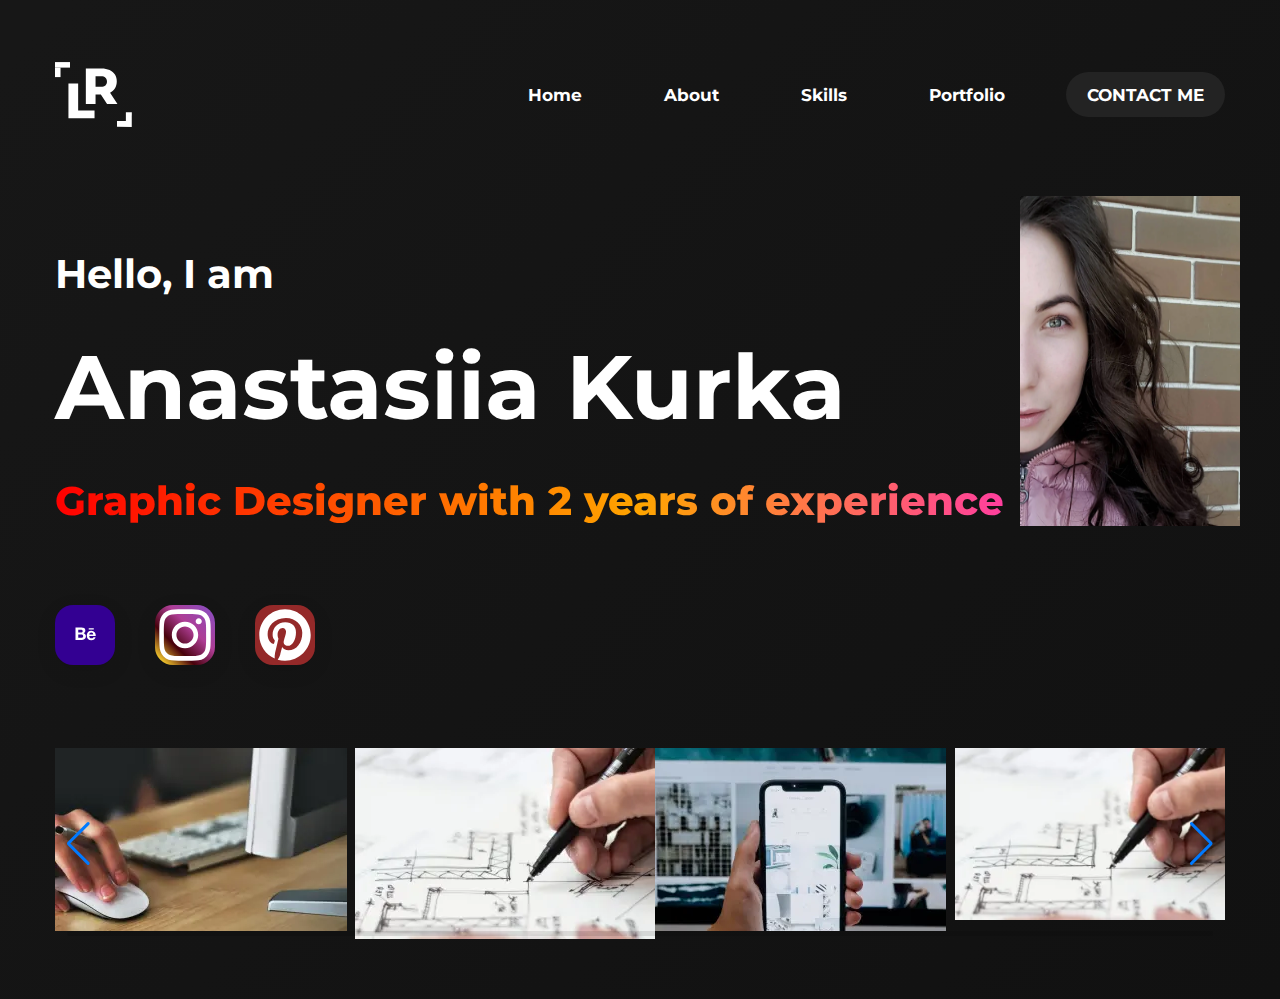
==== home.html @ a86fee5c "Initial commit" ====
<!DOCTYPE html>
<html lang="ru">

<head>
	<title>Главная</title>
	<meta charset="UTF-8">
	<meta name="format-detection" content="telephone=no">
	<!-- <style>body{opacity: 0;}</style> -->
	<link rel="stylesheet" href="css/style.min.css?_v=20220210181450">
	<link rel="shortcut icon" href="favicon.ico">
	<!-- <meta name="robots" content="noindex, nofollow"> -->
	<meta name="viewport" content="width=device-width, initial-scale=1.0">
</head>

<body>
	<div class="wrapper">
		<header class="header">
			<div class="header__container">
				<div class="header__menu menu">
					<button type="button" class="menu__icon icon-menu"><span></span></button>
					<nav class="menu__body">
						<ul class="menu__list">
							<li class="menu__item">
								<a href="" class="menu__link"></a>
							</li>
						</ul>
					</nav>
				</div>
				<div class="header-logo logo-header">
					<a href="" class="logo-header__link">
						<svg width="77px" height="65px">
							<use class="logo-header__link_ak" width="77px" height="65px" href="img/symbol-defs.svg#icon-ak-logo"></use>
						</svg>
					</a>
				</div>
				<nav class="nav">
					<ul class="menu-nav main-menu menu-main">
						<li class="menu-main__item">
							<a href="" class="menu-main__links">Home</a>
						</li>
						<li class="menu-main__item">
							<a href="" class="menu-main__links">About</a>
						</li>
						<li class="menu-main__item">
							<a href="" class="menu-main__links">Skills</a>
						</li>
						<li class="menu-main__item">
							<a href="" class="menu-main__links">Portfolio</a>
						</li>
						<li class="menu-main__item">
							<a href="" class="menu-main__links_radius">CONTACT ME</a>
						</li>
					</ul>
				</nav>
				<div class="header-call">
					<a href="tel:+380 68 341 2986" class="header-call__link">
						<svg width="28px" height="26px" class="header-call__link_background">
							<use class="header-call__link_fill" href="img/symbol-defs.svg#icon-mobile"></use>
						</svg>
					</a>
				</div>
			</div>
		</header>

		<main class="page">
			<section class="section section-about">
				<div class="section__container">
					<div class="about-info info-about">
						<h1 class="info-about__greet">Hello, I am</h1>
						<p class="info-about__name">Anastasiia Kurka</p>
						<p class="info-about__profession">
							Graphic Designer with 2 years of experience
						</p>
						<div class="info-about__photo">
							<picture><source srcset="img/93028026_250799066103968_2374714991022523648_n.webp" type="image/webp"><img class="info-about__img" width="220px" height="330x" src="img/93028026_250799066103968_2374714991022523648_n.jpeg" alt="" /></picture>
						</div>
					</div>
					<div class="info-social social-info">
						<ul class="social-info">
							<li class="social-info__items">
								<a href="" class="social-info__links">
									<svg class="social-info__links_background_behance" width="60px" height="60px">
										<use class="social-info__links_behance" width="30px" height="19px" href="img/symbol-defs.svg#icon-behance"></use>
									</svg>
								</a>
							</li>
							<li class="social-info__items">
								<a href="https://www.instagram.com/ana_designere/" class="social-info__links">
									<svg class="social-info__links_background_instagram" width="60px" height="60px">
										<use class="social-info__links_instagram" width="60px" height="60px" href="img/symbol-defs.svg#icon-instagram"></use>
									</svg>
								</a>
							</li>
							<li class="social-info__items">
								<a href="" class="social-info__links">
									<svg class="social-info__links_background_pinterest" width="60px" height="60px">
										<use class="social-info__links_pinterest" width="60px" height="60px" href="img/symbol-defs.svg#icon-pinterest"></use>
									</svg>
								</a>
							</li>
						</ul>
					</div>
					<!-- Оболочка слайдера -->
					<div class="works__slider swiper">
						<!-- Двигающееся часть слайдера -->
						<div class="works__wrapper swiper-wrapper">
							<!-- Слайд -->
							<div class="works__slide swiper-slide">
								<picture><source srcset="img/ux-design.webp" type="image/webp"><img class="swiper-slide__ux" src="img/ux-design.jpg" alt="UX-Ui" /></picture>
							</div>
							<div class="works__slide swiper-slide">
								<picture><source srcset="img/illustration.webp" type="image/webp"><img class="swiper-slide__illustrator" src="img/illustration.jpg" alt="Illustration" /></picture>
							</div>
							<div class="works__slide swiper-slide">
								<picture><source srcset="img/instagram.webp" type="image/webp"><img class="swiper-slide__insta" src="img/instagram.jpg" alt="Instagram" /></picture>
							</div>
							<div class="works__slide swiper-slide">
								<picture><source srcset="img/illustration.webp" type="image/webp"><img class="swiper-slide" src="img/illustration.jpg" alt="Logo" /></picture>
							</div>
							<div class="works__slide swiper-slide">
								<picture><source srcset="img/logo.webp" type="image/webp"><img class="swiper-slide__logo" src="img/logo.jpg" alt="" /></picture>
							</div>
							<div class="works__slide swiper-slide">
								<picture><source srcset="img/ux-design.webp" type="image/webp"><img src="img/ux-design.jpg" alt="" /></picture>
							</div>
						</div>
						<!-- Если нужна пагинация -->
						<div class="swiper-pagination"></div>
						<!-- Если нужна навигация (влево/вправо) -->
						<button type="button" class="swiper-button-prev"></button>
						<button type="button" class="swiper-button-next"></button>
						<!-- Если нужен скролбар -->
						<div class="swiper-scrollbar"></div>
					</div>
				</div>
			</section>
		</main>
		<footer class="footer">
			<div class="footer__container">
			</div>
		</footer>
	</div>
	<!-- 
<div id="popup" aria-hidden="true" class="popup">
	<div class="popup__wrapper">
		<div class="popup__content">
			<button data-close type="button" class="popup__close">Закрыть</button>
			<div class="popup__text">
			</div>
		</div>
	</div>
</div>
 -->
	<script src="js/app.min.js?_v=20220210181450"></script>
</body>

</html>
---- css/style.min.css ----
@charset "UTF-8";@import url(https://fonts.googleapis.com/css?family=Montserrat:100,200,300,regular,500,600,700,800,900&display=swap);[class*=_icon-]:before{font-family:icons;font-style:normal;font-weight:400;font-variant:normal;text-transform:none;line-height:1;-webkit-font-smoothing:antialiased;-moz-osx-font-smoothing:grayscale}[class*=_icon-]:before{display:block}[class*=_icon-] .icon-ak-logo:before{content:"\e900";color:#fff}[class*=_icon-] .icon-arrow-right:before{content:"\e901"}[class*=_icon-] .icon-arrow-left:before{content:"\e902"}[class*=_icon-] .icon-mobile:before{content:"\e903"}[class*=_icon-] .icon-cell-phone:before{content:"\e903"}[class*=_icon-] .icon-handheld:before{content:"\e903"}[class*=_icon-] .icon-pinterest:before{content:"\e904"}[class*=_icon-] .icon-behance:before{content:"\e905"}[class*=_icon-] .icon-instagram:before{content:"\e906"}*{padding:0;margin:0;border:0}*,:after,:before{-webkit-box-sizing:border-box;box-sizing:border-box}:active,:focus{outline:0}a:active,a:focus{outline:0}a{-webkit-transition:all .3s ease 0s;-o-transition:all .3s ease 0s;transition:all .3s ease 0s}body,html{height:100%;min-width:320px}body{color:#000;line-height:1;font-family:Montserrat,sans-serif;font-size:1.0625rem;-ms-text-size-adjust:100%;-moz-text-size-adjust:100%;-webkit-text-size-adjust:100%;-webkit-font-smoothing:antialiased;-moz-osx-font-smoothing:grayscale}button,input,textarea{font-family:Montserrat,sans-serif;font-size:inherit}button{cursor:pointer;color:inherit;background-color:inherit}a{color:inherit}a:link,a:visited{text-decoration:none}a:hover{text-decoration:none}ul li{list-style:none}img{vertical-align:top}h1,h2,h3,h4,h5,h6{font-weight:inherit;font-size:inherit}.lock body{overflow:hidden;-ms-touch-action:none;touch-action:none}.wrapper{min-height:100%;display:-webkit-box;display:-ms-flexbox;display:flex;-webkit-box-orient:vertical;-webkit-box-direction:normal;-ms-flex-direction:column;flex-direction:column;overflow:hidden}.wrapper>main{-webkit-box-flex:1;-ms-flex:1 1 auto;flex:1 1 auto}.wrapper>*{min-width:0}[class*=__container]{max-width:73.125rem;-webkit-box-sizing:content-box;box-sizing:content-box;margin:0 auto;padding:0 .9375rem}[class*=-ibg]{position:relative}[class*=-ibg] img{position:absolute;width:100%;height:100%;top:0;left:0;-o-object-fit:cover;object-fit:cover}[class*=-ibg_contain] img{-o-object-fit:contain;object-fit:contain}.wrapper{width:100%;background:-o-linear-gradient(315deg,#171717 2.88%,#111 100%);background:linear-gradient(135deg,#171717 2.88%,#111 100%)}.header__container{display:-webkit-box;display:-ms-flexbox;display:flex;-webkit-box-align:center;-ms-flex-align:center;align-items:center}@supports (padding-top:clamp(0.9375rem ,-0.1306818182rem + 5.3409090909vw ,3.875rem)){.header__container{padding-top:clamp(.9375rem ,-.1306818182rem + 5.3409090909vw ,3.875rem)}}@supports not (padding-top:clamp(0.9375rem ,-0.1306818182rem + 5.3409090909vw ,3.875rem)){.header__container{padding-top:calc(.9375rem + 2.9375 * (100vw - 20rem)/ 55)}}@supports (padding-bottom:clamp(0.9375rem ,-0.1306818182rem + 5.3409090909vw ,3.875rem)){.header__container{padding-bottom:clamp(.9375rem ,-.1306818182rem + 5.3409090909vw ,3.875rem)}}@supports not (padding-bottom:clamp(0.9375rem ,-0.1306818182rem + 5.3409090909vw ,3.875rem)){.header__container{padding-bottom:calc(.9375rem + 2.9375 * (100vw - 20rem)/ 55)}}.logo-header{display:-webkit-box;display:-ms-flexbox;display:flex;-webkit-box-flex:1;-ms-flex:1 1 auto;flex:1 1 auto}.logo-header__link{display:-webkit-inline-box;display:-ms-inline-flexbox;display:inline-flex;-webkit-box-pack:center;-ms-flex-pack:center;justify-content:center;-webkit-box-align:center;-ms-flex-align:center;align-items:center}.logo-header__link_ak{-webkit-transition:all .2s ease 0s;-o-transition:all .2s ease 0s;transition:all .2s ease 0s;fill:#fff;-webkit-box-shadow:0 6px 20px rgba(0,0,0,.1);box-shadow:0 6px 20px rgba(0,0,0,.1)}.logo-header__link:hover{background:#4e4e4e;-webkit-box-shadow:0 6px 20px rgba(0,0,0,.1);box-shadow:0 6px 20px rgba(0,0,0,.1)}.logo-header__link:focus{background:#9b9b9b;-webkit-box-shadow:0 6px 20px rgba(0,0,0,.1);box-shadow:0 6px 20px rgba(0,0,0,.1)}.menu-main{display:-webkit-box;display:-ms-flexbox;display:flex;-webkit-column-gap:1.875rem;-moz-column-gap:1.875rem;column-gap:1.875rem;-ms-flex-wrap:wrap;flex-wrap:wrap}@supports (gap:clamp(1.5625rem ,-0.2305825243rem + 3.640776699vw ,2.5rem)){.menu-main{gap:clamp(1.5625rem ,-.2305825243rem + 3.640776699vw ,2.5rem)}}@supports not (gap:clamp(1.5625rem ,-0.2305825243rem + 3.640776699vw ,2.5rem)){.menu-main{gap:calc(1.5625rem + .9375 * (100vw - 49.25rem)/ 25.75)}}.menu-main__links{padding:.78125rem 1.3125rem;font-style:normal;font-weight:700;line-height:1.3125rem;color:#fff}@supports (font-size:clamp(0.875rem ,0.5163834951rem + 0.7281553398vw ,1.0625rem)){.menu-main__links{font-size:clamp(.875rem ,.5163834951rem + .7281553398vw ,1.0625rem)}}@supports not (font-size:clamp(0.875rem ,0.5163834951rem + 0.7281553398vw ,1.0625rem)){.menu-main__links{font-size:calc(.875rem + .1875 * (100vw - 49.25rem)/ 25.75)}}.menu-main__links_radius{font-style:normal;font-weight:700;line-height:1.3125rem;color:#fff;background:#232323;-webkit-backdrop-filter:blur(4px);backdrop-filter:blur(4px);padding:.78125rem 1.3125rem;border-radius:30px}@supports (font-size:clamp(0.875rem ,0.5163834951rem + 0.7281553398vw ,1.0625rem)){.menu-main__links_radius{font-size:clamp(.875rem ,.5163834951rem + .7281553398vw ,1.0625rem)}}@supports not (font-size:clamp(0.875rem ,0.5163834951rem + 0.7281553398vw ,1.0625rem)){.menu-main__links_radius{font-size:calc(.875rem + .1875 * (100vw - 49.25rem)/ 25.75)}}.menu-main__links:hover{color:#fff;background:#232323;-webkit-backdrop-filter:blur(4px);backdrop-filter:blur(4px);border-radius:30px}.header-call{display:none}.header-call__link_fill{-webkit-transition:all .2s ease 0s;-o-transition:all .2s ease 0s;transition:all .2s ease 0s;fill:#fff;-webkit-box-shadow:0 6px 20px rgba(0,0,0,.1);box-shadow:0 6px 20px rgba(0,0,0,.1)}.icon-menu{display:none}.section__container{position:relative}.section-about{padding:3.75rem 0}.info-about__greet{font-style:normal;font-weight:700;color:#fff}@supports (font-size:clamp(1.5rem ,1.1363636364rem + 1.8181818182vw ,2.5rem)){.info-about__greet{font-size:clamp(1.5rem ,1.1363636364rem + 1.8181818182vw ,2.5rem)}}@supports not (font-size:clamp(1.5rem ,1.1363636364rem + 1.8181818182vw ,2.5rem)){.info-about__greet{font-size:calc(1.5rem + 1 * (100vw - 20rem)/ 55)}}@supports (line-height:clamp(1.5rem ,0.9318181818rem + 2.8409090909vw ,3.0625rem)){.info-about__greet{line-height:clamp(1.5rem ,.9318181818rem + 2.8409090909vw ,3.0625rem)}}@supports not (line-height:clamp(1.5rem ,0.9318181818rem + 2.8409090909vw ,3.0625rem)){.info-about__greet{line-height:calc(1.5rem + 1.5625 * (100vw - 20rem)/ 55)}}.info-about__photo{position:absolute;left:980px;bottom:413px}.info-about__name{padding:2.5rem 0 0 0;font-weight:700;color:#fff}@supports (font-size:clamp(2.8125rem ,1.7897727273rem + 5.1136363636vw ,5.625rem)){.info-about__name{font-size:clamp(2.8125rem ,1.7897727273rem + 5.1136363636vw ,5.625rem)}}@supports not (font-size:clamp(2.8125rem ,1.7897727273rem + 5.1136363636vw ,5.625rem)){.info-about__name{font-size:calc(2.8125rem + 2.8125 * (100vw - 20rem)/ 55)}}@supports (line-height:clamp(3.75rem ,2.8863636364rem + 4.3181818182vw ,6.125rem)){.info-about__name{line-height:clamp(3.75rem ,2.8863636364rem + 4.3181818182vw ,6.125rem)}}@supports not (line-height:clamp(3.75rem ,2.8863636364rem + 4.3181818182vw ,6.125rem)){.info-about__name{line-height:calc(3.75rem + 2.375 * (100vw - 20rem)/ 55)}}.info-about__profession{padding:2.5rem 0 0 0;font-style:normal;font-weight:800;font-size:2.5rem;line-height:3.0625rem;color:transparent;-webkit-background-clip:text;background-clip:text;background-image:-webkit-gradient(linear,left top,right top,from(red),color-stop(orange),to(fuchsia));background-image:-o-linear-gradient(left,red,orange,#f0f);background-image:linear-gradient(90deg,red,orange,#f0f)}@supports (font-size:clamp(1.375rem ,0.9659090909rem + 2.0454545455vw ,2.5rem)){.info-about__profession{font-size:clamp(1.375rem ,.9659090909rem + 2.0454545455vw ,2.5rem)}}@supports not (font-size:clamp(1.375rem ,0.9659090909rem + 2.0454545455vw ,2.5rem)){.info-about__profession{font-size:calc(1.375rem + 1.125 * (100vw - 20rem)/ 55)}}@supports (line-height:clamp(2.5rem ,2.2954545455rem + 1.0227272727vw ,3.0625rem)){.info-about__profession{line-height:clamp(2.5rem ,2.2954545455rem + 1.0227272727vw ,3.0625rem)}}@supports not (line-height:clamp(2.5rem ,2.2954545455rem + 1.0227272727vw ,3.0625rem)){.info-about__profession{line-height:calc(2.5rem + .5625 * (100vw - 20rem)/ 55)}}.social-info{display:-webkit-box;display:-ms-flexbox;display:flex;gap:2.5rem}@supports (padding-top:clamp(1.5625rem ,1.2215909091rem + 1.7045454545vw ,2.5rem)){.social-info{padding-top:clamp(1.5625rem ,1.2215909091rem + 1.7045454545vw ,2.5rem)}}@supports not (padding-top:clamp(1.5625rem ,1.2215909091rem + 1.7045454545vw ,2.5rem)){.social-info{padding-top:calc(1.5625rem + .9375 * (100vw - 20rem)/ 55)}}@supports (padding-bottom:clamp(1.5625rem ,1.2215909091rem + 1.7045454545vw ,2.5rem)){.social-info{padding-bottom:clamp(1.5625rem ,1.2215909091rem + 1.7045454545vw ,2.5rem)}}@supports not (padding-bottom:clamp(1.5625rem ,1.2215909091rem + 1.7045454545vw ,2.5rem)){.social-info{padding-bottom:calc(1.5625rem + .9375 * (100vw - 20rem)/ 55)}}.social-info__links_background_behance{background:#2258e4;background:#330092;-webkit-box-shadow:0 6px 20px rgba(0,0,0,.1);box-shadow:0 6px 20px rgba(0,0,0,.1);border-radius:18px}.social-info__links_background_instagram{background:-o-linear-gradient(45.28deg,#f7cd2e 7.91%,#47010b 32.89%,#ae3d94 60.69%,#8c4cbe 93.33%);background:linear-gradient(44.72deg,#f7cd2e 7.91%,#47010b 32.89%,#ae3d94 60.69%,#8c4cbe 93.33%);-webkit-box-shadow:0 6px 20px rgba(0,0,0,.1);box-shadow:0 6px 20px rgba(0,0,0,.1);border-radius:18px}.social-info__links_background_pinterest{background:#942929;-webkit-box-shadow:0 6px 20px rgba(0,0,0,.1);box-shadow:0 6px 20px rgba(0,0,0,.1);border-radius:18px}.social-info__links_behance{fill:#fff;-webkit-transform:translate(.9375rem,1.25rem);-ms-transform:translate(.9375rem,1.25rem);transform:translate(.9375rem,1.25rem)}.social-info__links_instagram{fill:#fff}.social-info__links_pinterest{fill:#fff}.swiper{overflow:hidden}.swiper-wrapper{width:100%;height:100%;-webkit-box-sizing:content-box;box-sizing:content-box;display:-webkit-box;display:-ms-flexbox;display:flex;position:relative}.swiper-vertical .swiper-wrapper{-webkit-box-orient:vertical;-webkit-box-direction:normal;-ms-flex-direction:column;flex-direction:column}.swiper-autoheight .swiper-wrapper{-webkit-box-align:start;-ms-flex-align:start;align-items:flex-start}.swiper-initialized .swiper-slide{-ms-flex-negative:0;flex-shrink:0}.swiper-android .swiper-slide,.swiper-android .swiper-wrapper{-webkit-transform:translate3d(0,0,0);transform:translate3d(0,0,0)}.swiper-button-lock{display:none!important}@font-face{font-family:swiper-icons;src:url("data:application/font-woff;charset=utf-8;base64, [base64]//wADZ2x5ZgAAAywAAADMAAAD2MHtryVoZWFkAAABbAAAADAAAAA2E2+eoWhoZWEAAAGcAAAAHwAAACQC9gDzaG10eAAAAigAAAAZAAAArgJkABFsb2NhAAAC0AAAAFoAAABaFQAUGG1heHAAAAG8AAAAHwAAACAAcABAbmFtZQAAA/gAAAE5AAACXvFdBwlwb3N0AAAFNAAAAGIAAACE5s74hXjaY2BkYGAAYpf5Hu/j+W2+MnAzMYDAzaX6QjD6/4//Bxj5GA8AuRwMYGkAPywL13jaY2BkYGA88P8Agx4j+/8fQDYfA1AEBWgDAIB2BOoAeNpjYGRgYNBh4GdgYgABEMnIABJzYNADCQAACWgAsQB42mNgYfzCOIGBlYGB0YcxjYGBwR1Kf2WQZGhhYGBiYGVmgAFGBiQQkOaawtDAoMBQxXjg/wEGPcYDDA4wNUA2CCgwsAAAO4EL6gAAeNpj2M0gyAACqxgGNWBkZ2D4/wMA+xkDdgAAAHjaY2BgYGaAYBkGRgYQiAHyGMF8FgYHIM3DwMHABGQrMOgyWDLEM1T9/w8UBfEMgLzE////P/5//f/V/xv+r4eaAAeMbAxwIUYmIMHEgKYAYjUcsDAwsLKxc3BycfPw8jEQA/[base64]/uznmfPFBNODM2K7MTQ45YEAZqGP81AmGGcF3iPqOop0r1SPTaTbVkfUe4HXj97wYE+yNwWYxwWu4v1ugWHgo3S1XdZEVqWM7ET0cfnLGxWfkgR42o2PvWrDMBSFj/IHLaF0zKjRgdiVMwScNRAoWUoH78Y2icB/yIY09An6AH2Bdu/UB+yxopYshQiEvnvu0dURgDt8QeC8PDw7Fpji3fEA4z/PEJ6YOB5hKh4dj3EvXhxPqH/SKUY3rJ7srZ4FZnh1PMAtPhwP6fl2PMJMPDgeQ4rY8YT6Gzao0eAEA409DuggmTnFnOcSCiEiLMgxCiTI6Cq5DZUd3Qmp10vO0LaLTd2cjN4fOumlc7lUYbSQcZFkutRG7g6JKZKy0RmdLY680CDnEJ+UMkpFFe1RN7nxdVpXrC4aTtnaurOnYercZg2YVmLN/d/gczfEimrE/fs/bOuq29Zmn8tloORaXgZgGa78yO9/cnXm2BpaGvq25Dv9S4E9+5SIc9PqupJKhYFSSl47+Qcr1mYNAAAAeNptw0cKwkAAAMDZJA8Q7OUJvkLsPfZ6zFVERPy8qHh2YER+3i/BP83vIBLLySsoKimrqKqpa2hp6+jq6RsYGhmbmJqZSy0sraxtbO3sHRydnEMU4uR6yx7JJXveP7WrDycAAAAAAAH//wACeNpjYGRgYOABYhkgZgJCZgZNBkYGLQZtIJsFLMYAAAw3ALgAeNolizEKgDAQBCchRbC2sFER0YD6qVQiBCv/H9ezGI6Z5XBAw8CBK/m5iQQVauVbXLnOrMZv2oLdKFa8Pjuru2hJzGabmOSLzNMzvutpB3N42mNgZGBg4GKQYzBhYMxJLMlj4GBgAYow/P/PAJJhLM6sSoWKfWCAAwDAjgbRAAB42mNgYGBkAIIbCZo5IPrmUn0hGA0AO8EFTQAA");font-weight:400;font-style:normal}:root{--swiper-theme-color:#007aff}.swiper{margin-left:auto;margin-right:auto;position:relative;overflow:hidden;list-style:none;padding:0;z-index:1}.swiper-vertical>.swiper-wrapper{-webkit-box-orient:vertical;-webkit-box-direction:normal;-ms-flex-direction:column;flex-direction:column}.swiper-wrapper{position:relative;width:100%;height:100%;z-index:1;display:-webkit-box;display:-ms-flexbox;display:flex;-webkit-transition-property:-webkit-transform;transition-property:-webkit-transform;-o-transition-property:transform;transition-property:transform;transition-property:transform,-webkit-transform;-webkit-box-sizing:content-box;box-sizing:content-box}.swiper-android .swiper-slide,.swiper-wrapper{-webkit-transform:translate3d(0,0,0);transform:translate3d(0,0,0)}.swiper-pointer-events{-ms-touch-action:pan-y;touch-action:pan-y}.swiper-pointer-events.swiper-vertical{-ms-touch-action:pan-x;touch-action:pan-x}.swiper-slide{-ms-flex-negative:0;flex-shrink:0;width:100%;height:100%;position:relative;-webkit-transition-property:-webkit-transform;transition-property:-webkit-transform;-o-transition-property:transform;transition-property:transform;transition-property:transform,-webkit-transform}.swiper-slide-invisible-blank{visibility:hidden}.swiper-autoheight,.swiper-autoheight .swiper-slide{height:auto}.swiper-autoheight .swiper-wrapper{-webkit-box-align:start;-ms-flex-align:start;align-items:flex-start;-webkit-transition-property:height,-webkit-transform;transition-property:height,-webkit-transform;-o-transition-property:transform,height;transition-property:transform,height;transition-property:transform,height,-webkit-transform}.swiper-3d,.swiper-3d.swiper-css-mode .swiper-wrapper{-webkit-perspective:1200px;perspective:1200px}.swiper-3d .swiper-cube-shadow,.swiper-3d .swiper-slide,.swiper-3d .swiper-slide-shadow,.swiper-3d .swiper-slide-shadow-bottom,.swiper-3d .swiper-slide-shadow-left,.swiper-3d .swiper-slide-shadow-right,.swiper-3d .swiper-slide-shadow-top,.swiper-3d .swiper-wrapper{-webkit-transform-style:preserve-3d;transform-style:preserve-3d}.swiper-3d .swiper-slide-shadow,.swiper-3d .swiper-slide-shadow-bottom,.swiper-3d .swiper-slide-shadow-left,.swiper-3d .swiper-slide-shadow-right,.swiper-3d .swiper-slide-shadow-top{position:absolute;left:0;top:0;width:100%;height:100%;pointer-events:none;z-index:10}.swiper-3d .swiper-slide-shadow{background:rgba(0,0,0,.15)}.swiper-3d .swiper-slide-shadow-left{background-image:-webkit-gradient(linear,right top,left top,from(rgba(0,0,0,.5)),to(rgba(0,0,0,0)));background-image:-o-linear-gradient(right,rgba(0,0,0,.5),rgba(0,0,0,0));background-image:linear-gradient(to left,rgba(0,0,0,.5),rgba(0,0,0,0))}.swiper-3d .swiper-slide-shadow-right{background-image:-webkit-gradient(linear,left top,right top,from(rgba(0,0,0,.5)),to(rgba(0,0,0,0)));background-image:-o-linear-gradient(left,rgba(0,0,0,.5),rgba(0,0,0,0));background-image:linear-gradient(to right,rgba(0,0,0,.5),rgba(0,0,0,0))}.swiper-3d .swiper-slide-shadow-top{background-image:-webkit-gradient(linear,left bottom,left top,from(rgba(0,0,0,.5)),to(rgba(0,0,0,0)));background-image:-o-linear-gradient(bottom,rgba(0,0,0,.5),rgba(0,0,0,0));background-image:linear-gradient(to top,rgba(0,0,0,.5),rgba(0,0,0,0))}.swiper-3d .swiper-slide-shadow-bottom{background-image:-webkit-gradient(linear,left top,left bottom,from(rgba(0,0,0,.5)),to(rgba(0,0,0,0)));background-image:-o-linear-gradient(top,rgba(0,0,0,.5),rgba(0,0,0,0));background-image:linear-gradient(to bottom,rgba(0,0,0,.5),rgba(0,0,0,0))}.swiper-css-mode>.swiper-wrapper{overflow:auto;scrollbar-width:none;-ms-overflow-style:none}.swiper-css-mode>.swiper-wrapper::-webkit-scrollbar{display:none}.swiper-css-mode>.swiper-wrapper>.swiper-slide{scroll-snap-align:start start}.swiper-horizontal.swiper-css-mode>.swiper-wrapper{-ms-scroll-snap-type:x mandatory;scroll-snap-type:x mandatory}.swiper-vertical.swiper-css-mode>.swiper-wrapper{-ms-scroll-snap-type:y mandatory;scroll-snap-type:y mandatory}.swiper-centered>.swiper-wrapper::before{content:"";-ms-flex-negative:0;flex-shrink:0;-webkit-box-ordinal-group:10000;-ms-flex-order:9999;order:9999}.swiper-centered.swiper-horizontal>.swiper-wrapper>.swiper-slide:first-child{-webkit-margin-start:var(--swiper-centered-offset-before);margin-inline-start:var(--swiper-centered-offset-before)}.swiper-centered.swiper-horizontal>.swiper-wrapper::before{height:100%;min-height:1px;width:var(--swiper-centered-offset-after)}.swiper-centered.swiper-vertical>.swiper-wrapper>.swiper-slide:first-child{-webkit-margin-before:var(--swiper-centered-offset-before);margin-block-start:var(--swiper-centered-offset-before)}.swiper-centered.swiper-vertical>.swiper-wrapper::before{width:100%;min-width:1px;height:var(--swiper-centered-offset-after)}.swiper-centered>.swiper-wrapper>.swiper-slide{scroll-snap-align:center center}.swiper-virtual.swiper-css-mode .swiper-wrapper::after{content:"";position:absolute;left:0;top:0;pointer-events:none}.swiper-virtual.swiper-css-mode.swiper-horizontal .swiper-wrapper::after{height:1px;width:var(--swiper-virtual-size)}.swiper-virtual.swiper-css-mode.swiper-vertical .swiper-wrapper::after{width:1px;height:var(--swiper-virtual-size)}:root{--swiper-navigation-size:44px}.swiper-button-next,.swiper-button-prev{position:absolute;top:50%;width:calc(var(--swiper-navigation-size)/ 44 * 27);height:var(--swiper-navigation-size);margin-top:calc(0px - var(--swiper-navigation-size)/ 2);z-index:10;cursor:pointer;display:-webkit-box;display:-ms-flexbox;display:flex;-webkit-box-align:center;-ms-flex-align:center;align-items:center;-webkit-box-pack:center;-ms-flex-pack:center;justify-content:center;color:var(--swiper-navigation-color,var(--swiper-theme-color))}.swiper-button-next.swiper-button-disabled,.swiper-button-prev.swiper-button-disabled{opacity:.35;cursor:auto;pointer-events:none}.swiper-button-next:after,.swiper-button-prev:after{font-family:swiper-icons;font-size:var(--swiper-navigation-size);text-transform:none!important;letter-spacing:0;text-transform:none;font-variant:initial;line-height:1}.swiper-button-prev,.swiper-rtl .swiper-button-next{left:10px;right:auto}.swiper-button-prev:after,.swiper-rtl .swiper-button-next:after{content:"prev"}.swiper-button-next,.swiper-rtl .swiper-button-prev{right:10px;left:auto}.swiper-button-next:after,.swiper-rtl .swiper-button-prev:after{content:"next"}.swiper-button-lock{display:none}.swiper-pagination{position:absolute;text-align:center;-webkit-transition:.3s opacity;-o-transition:.3s opacity;transition:.3s opacity;-webkit-transform:translate3d(0,0,0);transform:translate3d(0,0,0);z-index:10}.swiper-pagination.swiper-pagination-hidden{opacity:0}.swiper-horizontal>.swiper-pagination-bullets,.swiper-pagination-bullets.swiper-pagination-horizontal,.swiper-pagination-custom,.swiper-pagination-fraction{bottom:10px;left:0;width:100%}.swiper-pagination-bullets-dynamic{overflow:hidden;font-size:0}.swiper-pagination-bullets-dynamic .swiper-pagination-bullet{-webkit-transform:scale(.33);-ms-transform:scale(.33);transform:scale(.33);position:relative}.swiper-pagination-bullets-dynamic .swiper-pagination-bullet-active{-webkit-transform:scale(1);-ms-transform:scale(1);transform:scale(1)}.swiper-pagination-bullets-dynamic .swiper-pagination-bullet-active-main{-webkit-transform:scale(1);-ms-transform:scale(1);transform:scale(1)}.swiper-pagination-bullets-dynamic .swiper-pagination-bullet-active-prev{-webkit-transform:scale(.66);-ms-transform:scale(.66);transform:scale(.66)}.swiper-pagination-bullets-dynamic .swiper-pagination-bullet-active-prev-prev{-webkit-transform:scale(.33);-ms-transform:scale(.33);transform:scale(.33)}.swiper-pagination-bullets-dynamic .swiper-pagination-bullet-active-next{-webkit-transform:scale(.66);-ms-transform:scale(.66);transform:scale(.66)}.swiper-pagination-bullets-dynamic .swiper-pagination-bullet-active-next-next{-webkit-transform:scale(.33);-ms-transform:scale(.33);transform:scale(.33)}.swiper-pagination-bullet{width:var(--swiper-pagination-bullet-width,var(--swiper-pagination-bullet-size,8px));height:var(--swiper-pagination-bullet-height,var(--swiper-pagination-bullet-size,8px));display:inline-block;border-radius:50%;background:var(--swiper-pagination-bullet-inactive-color,#000);opacity:var(--swiper-pagination-bullet-inactive-opacity,.2)}button.swiper-pagination-bullet{border:none;margin:0;padding:0;-webkit-box-shadow:none;box-shadow:none;-webkit-appearance:none;-moz-appearance:none;appearance:none}.swiper-pagination-clickable .swiper-pagination-bullet{cursor:pointer}.swiper-pagination-bullet:only-child{display:none!important}.swiper-pagination-bullet-active{opacity:var(--swiper-pagination-bullet-opacity,1);background:var(--swiper-pagination-color,var(--swiper-theme-color))}.swiper-pagination-vertical.swiper-pagination-bullets,.swiper-vertical>.swiper-pagination-bullets{right:10px;top:50%;-webkit-transform:translate3d(0,-50%,0);transform:translate3d(0,-50%,0)}.swiper-pagination-vertical.swiper-pagination-bullets .swiper-pagination-bullet,.swiper-vertical>.swiper-pagination-bullets .swiper-pagination-bullet{margin:var(--swiper-pagination-bullet-vertical-gap,6px) 0;display:block}.swiper-pagination-vertical.swiper-pagination-bullets.swiper-pagination-bullets-dynamic,.swiper-vertical>.swiper-pagination-bullets.swiper-pagination-bullets-dynamic{top:50%;-webkit-transform:translateY(-50%);-ms-transform:translateY(-50%);transform:translateY(-50%);width:8px}.swiper-pagination-vertical.swiper-pagination-bullets.swiper-pagination-bullets-dynamic .swiper-pagination-bullet,.swiper-vertical>.swiper-pagination-bullets.swiper-pagination-bullets-dynamic .swiper-pagination-bullet{display:inline-block;-webkit-transition:.2s top,.2s -webkit-transform;transition:.2s top,.2s -webkit-transform;-o-transition:.2s transform,.2s top;transition:.2s transform,.2s top;transition:.2s transform,.2s top,.2s -webkit-transform}.swiper-horizontal>.swiper-pagination-bullets .swiper-pagination-bullet,.swiper-pagination-horizontal.swiper-pagination-bullets .swiper-pagination-bullet{margin:0 var(--swiper-pagination-bullet-horizontal-gap,4px)}.swiper-horizontal>.swiper-pagination-bullets.swiper-pagination-bullets-dynamic,.swiper-pagination-horizontal.swiper-pagination-bullets.swiper-pagination-bullets-dynamic{left:50%;-webkit-transform:translateX(-50%);-ms-transform:translateX(-50%);transform:translateX(-50%);white-space:nowrap}.swiper-horizontal>.swiper-pagination-bullets.swiper-pagination-bullets-dynamic .swiper-pagination-bullet,.swiper-pagination-horizontal.swiper-pagination-bullets.swiper-pagination-bullets-dynamic .swiper-pagination-bullet{-webkit-transition:.2s left,.2s -webkit-transform;transition:.2s left,.2s -webkit-transform;-o-transition:.2s transform,.2s left;transition:.2s transform,.2s left;transition:.2s transform,.2s left,.2s -webkit-transform}.swiper-horizontal.swiper-rtl>.swiper-pagination-bullets-dynamic .swiper-pagination-bullet{-webkit-transition:.2s right,.2s -webkit-transform;transition:.2s right,.2s -webkit-transform;-o-transition:.2s transform,.2s right;transition:.2s transform,.2s right;transition:.2s transform,.2s right,.2s -webkit-transform}.swiper-pagination-progressbar{background:rgba(0,0,0,.25);position:absolute}.swiper-pagination-progressbar .swiper-pagination-progressbar-fill{background:var(--swiper-pagination-color,var(--swiper-theme-color));position:absolute;left:0;top:0;width:100%;height:100%;-webkit-transform:scale(0);-ms-transform:scale(0);transform:scale(0);-webkit-transform-origin:left top;-ms-transform-origin:left top;transform-origin:left top}.swiper-rtl .swiper-pagination-progressbar .swiper-pagination-progressbar-fill{-webkit-transform-origin:right top;-ms-transform-origin:right top;transform-origin:right top}.swiper-horizontal>.swiper-pagination-progressbar,.swiper-pagination-progressbar.swiper-pagination-horizontal,.swiper-pagination-progressbar.swiper-pagination-vertical.swiper-pagination-progressbar-opposite,.swiper-vertical>.swiper-pagination-progressbar.swiper-pagination-progressbar-opposite{width:100%;height:4px;left:0;top:0}.swiper-horizontal>.swiper-pagination-progressbar.swiper-pagination-progressbar-opposite,.swiper-pagination-progressbar.swiper-pagination-horizontal.swiper-pagination-progressbar-opposite,.swiper-pagination-progressbar.swiper-pagination-vertical,.swiper-vertical>.swiper-pagination-progressbar{width:4px;height:100%;left:0;top:0}.swiper-pagination-lock{display:none}.swiper-scrollbar{border-radius:10px;position:relative;-ms-touch-action:none;background:rgba(0,0,0,.1)}.swiper-horizontal>.swiper-scrollbar{position:absolute;left:1%;bottom:3px;z-index:50;height:5px;width:98%}.swiper-vertical>.swiper-scrollbar{position:absolute;right:3px;top:1%;z-index:50;width:5px;height:98%}.swiper-scrollbar-drag{height:100%;width:100%;position:relative;background:rgba(0,0,0,.5);border-radius:10px;left:0;top:0}.swiper-scrollbar-cursor-drag{cursor:move}.swiper-scrollbar-lock{display:none}.swiper-zoom-container{width:100%;height:100%;display:-webkit-box;display:-ms-flexbox;display:flex;-webkit-box-pack:center;-ms-flex-pack:center;justify-content:center;-webkit-box-align:center;-ms-flex-align:center;align-items:center;text-align:center}.swiper-zoom-container>canvas,.swiper-zoom-container>img,.swiper-zoom-container>svg{max-width:100%;max-height:100%;-o-object-fit:contain;object-fit:contain}.swiper-slide-zoomed{cursor:move}.swiper-lazy-preloader{width:42px;height:42px;position:absolute;left:50%;top:50%;margin-left:-21px;margin-top:-21px;z-index:10;-webkit-transform-origin:50%;-ms-transform-origin:50%;transform-origin:50%;-webkit-animation:swiper-preloader-spin 1s infinite linear;animation:swiper-preloader-spin 1s infinite linear;-webkit-box-sizing:border-box;box-sizing:border-box;border:4px solid var(--swiper-preloader-color,var(--swiper-theme-color));border-radius:50%;border-top-color:transparent}.swiper-lazy-preloader-white{--swiper-preloader-color:#fff}.swiper-lazy-preloader-black{--swiper-preloader-color:#000}@-webkit-keyframes swiper-preloader-spin{100%{-webkit-transform:rotate(360deg);transform:rotate(360deg)}}@keyframes swiper-preloader-spin{100%{-webkit-transform:rotate(360deg);transform:rotate(360deg)}}.swiper .swiper-notification{position:absolute;left:0;top:0;pointer-events:none;opacity:0;z-index:-1000}.swiper-free-mode>.swiper-wrapper{-webkit-transition-timing-function:ease-out;-o-transition-timing-function:ease-out;transition-timing-function:ease-out;margin:0 auto}.swiper-grid>.swiper-wrapper{-ms-flex-wrap:wrap;flex-wrap:wrap}.swiper-grid-column>.swiper-wrapper{-ms-flex-wrap:wrap;flex-wrap:wrap;-webkit-box-orient:vertical;-webkit-box-direction:normal;-ms-flex-direction:column;flex-direction:column}.swiper-fade.swiper-free-mode .swiper-slide{-webkit-transition-timing-function:ease-out;-o-transition-timing-function:ease-out;transition-timing-function:ease-out}.swiper-fade .swiper-slide{pointer-events:none;-webkit-transition-property:opacity;-o-transition-property:opacity;transition-property:opacity}.swiper-fade .swiper-slide .swiper-slide{pointer-events:none}.swiper-fade .swiper-slide-active,.swiper-fade .swiper-slide-active .swiper-slide-active{pointer-events:auto}.swiper-cube{overflow:visible}.swiper-cube .swiper-slide{pointer-events:none;-webkit-backface-visibility:hidden;backface-visibility:hidden;z-index:1;visibility:hidden;-webkit-transform-origin:0 0;-ms-transform-origin:0 0;transform-origin:0 0;width:100%;height:100%}.swiper-cube .swiper-slide .swiper-slide{pointer-events:none}.swiper-cube.swiper-rtl .swiper-slide{-webkit-transform-origin:100% 0;-ms-transform-origin:100% 0;transform-origin:100% 0}.swiper-cube .swiper-slide-active,.swiper-cube .swiper-slide-active .swiper-slide-active{pointer-events:auto}.swiper-cube .swiper-slide-active,.swiper-cube .swiper-slide-next,.swiper-cube .swiper-slide-next+.swiper-slide,.swiper-cube .swiper-slide-prev{pointer-events:auto;visibility:visible}.swiper-cube .swiper-slide-shadow-bottom,.swiper-cube .swiper-slide-shadow-left,.swiper-cube .swiper-slide-shadow-right,.swiper-cube .swiper-slide-shadow-top{z-index:0;-webkit-backface-visibility:hidden;backface-visibility:hidden}.swiper-cube .swiper-cube-shadow{position:absolute;left:0;bottom:0;width:100%;height:100%;opacity:.6;z-index:0}.swiper-cube .swiper-cube-shadow:before{content:"";background:#000;position:absolute;left:0;top:0;bottom:0;right:0;-webkit-filter:blur(50px);filter:blur(50px)}.swiper-flip{overflow:visible}.swiper-flip .swiper-slide{pointer-events:none;-webkit-backface-visibility:hidden;backface-visibility:hidden;z-index:1}.swiper-flip .swiper-slide .swiper-slide{pointer-events:none}.swiper-flip .swiper-slide-active,.swiper-flip .swiper-slide-active .swiper-slide-active{pointer-events:auto}.swiper-flip .swiper-slide-shadow-bottom,.swiper-flip .swiper-slide-shadow-left,.swiper-flip .swiper-slide-shadow-right,.swiper-flip .swiper-slide-shadow-top{z-index:0;-webkit-backface-visibility:hidden;backface-visibility:hidden}.swiper-creative .swiper-slide{-webkit-backface-visibility:hidden;backface-visibility:hidden;overflow:hidden;-webkit-transition-property:opacity,height,-webkit-transform;transition-property:opacity,height,-webkit-transform;-o-transition-property:transform,opacity,height;transition-property:transform,opacity,height;transition-property:transform,opacity,height,-webkit-transform}.swiper-cards{overflow:visible}.swiper-cards .swiper-slide{-webkit-transform-origin:center bottom;-ms-transform-origin:center bottom;transform-origin:center bottom;-webkit-backface-visibility:hidden;backface-visibility:hidden;overflow:hidden}@font-face{font-family:swiper-icons;src:url("data:application/font-woff;charset=utf-8;base64, [base64]//wADZ2x5ZgAAAywAAADMAAAD2MHtryVoZWFkAAABbAAAADAAAAA2E2+eoWhoZWEAAAGcAAAAHwAAACQC9gDzaG10eAAAAigAAAAZAAAArgJkABFsb2NhAAAC0AAAAFoAAABaFQAUGG1heHAAAAG8AAAAHwAAACAAcABAbmFtZQAAA/gAAAE5AAACXvFdBwlwb3N0AAAFNAAAAGIAAACE5s74hXjaY2BkYGAAYpf5Hu/j+W2+MnAzMYDAzaX6QjD6/4//Bxj5GA8AuRwMYGkAPywL13jaY2BkYGA88P8Agx4j+/8fQDYfA1AEBWgDAIB2BOoAeNpjYGRgYNBh4GdgYgABEMnIABJzYNADCQAACWgAsQB42mNgYfzCOIGBlYGB0YcxjYGBwR1Kf2WQZGhhYGBiYGVmgAFGBiQQkOaawtDAoMBQxXjg/wEGPcYDDA4wNUA2CCgwsAAAO4EL6gAAeNpj2M0gyAACqxgGNWBkZ2D4/wMA+xkDdgAAAHjaY2BgYGaAYBkGRgYQiAHyGMF8FgYHIM3DwMHABGQrMOgyWDLEM1T9/w8UBfEMgLzE////P/5//f/V/xv+r4eaAAeMbAxwIUYmIMHEgKYAYjUcsDAwsLKxc3BycfPw8jEQA/[base64]/uznmfPFBNODM2K7MTQ45YEAZqGP81AmGGcF3iPqOop0r1SPTaTbVkfUe4HXj97wYE+yNwWYxwWu4v1ugWHgo3S1XdZEVqWM7ET0cfnLGxWfkgR42o2PvWrDMBSFj/IHLaF0zKjRgdiVMwScNRAoWUoH78Y2icB/yIY09An6AH2Bdu/UB+yxopYshQiEvnvu0dURgDt8QeC8PDw7Fpji3fEA4z/PEJ6YOB5hKh4dj3EvXhxPqH/SKUY3rJ7srZ4FZnh1PMAtPhwP6fl2PMJMPDgeQ4rY8YT6Gzao0eAEA409DuggmTnFnOcSCiEiLMgxCiTI6Cq5DZUd3Qmp10vO0LaLTd2cjN4fOumlc7lUYbSQcZFkutRG7g6JKZKy0RmdLY680CDnEJ+UMkpFFe1RN7nxdVpXrC4aTtnaurOnYercZg2YVmLN/d/gczfEimrE/fs/bOuq29Zmn8tloORaXgZgGa78yO9/cnXm2BpaGvq25Dv9S4E9+5SIc9PqupJKhYFSSl47+Qcr1mYNAAAAeNptw0cKwkAAAMDZJA8Q7OUJvkLsPfZ6zFVERPy8qHh2YER+3i/BP83vIBLLySsoKimrqKqpa2hp6+jq6RsYGhmbmJqZSy0sraxtbO3sHRydnEMU4uR6yx7JJXveP7WrDycAAAAAAAH//wACeNpjYGRgYOABYhkgZgJCZgZNBkYGLQZtIJsFLMYAAAw3ALgAeNolizEKgDAQBCchRbC2sFER0YD6qVQiBCv/H9ezGI6Z5XBAw8CBK/m5iQQVauVbXLnOrMZv2oLdKFa8Pjuru2hJzGabmOSLzNMzvutpB3N42mNgZGBg4GKQYzBhYMxJLMlj4GBgAYow/P/PAJJhLM6sSoWKfWCAAwDAjgbRAAB42mNgYGBkAIIbCZo5IPrmUn0hGA0AO8EFTQAA");font-weight:400;font-style:normal}:root{--swiper-theme-color:#007aff}.swiper{margin-left:auto;margin-right:auto;position:relative;overflow:hidden;list-style:none;padding:0;z-index:1}.swiper-vertical>.swiper-wrapper{-webkit-box-orient:vertical;-webkit-box-direction:normal;-ms-flex-direction:column;flex-direction:column}.swiper-wrapper{position:relative;width:100%;height:100%;z-index:1;display:-webkit-box;display:-ms-flexbox;display:flex;-webkit-transition-property:-webkit-transform;transition-property:-webkit-transform;-o-transition-property:transform;transition-property:transform;transition-property:transform,-webkit-transform;-webkit-box-sizing:content-box;box-sizing:content-box}.swiper-android .swiper-slide,.swiper-wrapper{-webkit-transform:translate3d(0,0,0);transform:translate3d(0,0,0)}.swiper-pointer-events{-ms-touch-action:pan-y;touch-action:pan-y}.swiper-pointer-events.swiper-vertical{-ms-touch-action:pan-x;touch-action:pan-x}.swiper-slide{-ms-flex-negative:0;flex-shrink:0;width:100%;height:100%;position:relative;-webkit-transition-property:-webkit-transform;transition-property:-webkit-transform;-o-transition-property:transform;transition-property:transform;transition-property:transform,-webkit-transform}.swiper-slide-invisible-blank{visibility:hidden}.swiper-autoheight,.swiper-autoheight .swiper-slide{height:auto}.swiper-autoheight .swiper-wrapper{-webkit-box-align:start;-ms-flex-align:start;align-items:flex-start;-webkit-transition-property:height,-webkit-transform;transition-property:height,-webkit-transform;-o-transition-property:transform,height;transition-property:transform,height;transition-property:transform,height,-webkit-transform}.swiper-backface-hidden .swiper-slide{-webkit-transform:translateZ(0);transform:translateZ(0);-webkit-backface-visibility:hidden;backface-visibility:hidden}.swiper-3d,.swiper-3d.swiper-css-mode .swiper-wrapper{-webkit-perspective:1200px;perspective:1200px}.swiper-3d .swiper-cube-shadow,.swiper-3d .swiper-slide,.swiper-3d .swiper-slide-shadow,.swiper-3d .swiper-slide-shadow-bottom,.swiper-3d .swiper-slide-shadow-left,.swiper-3d .swiper-slide-shadow-right,.swiper-3d .swiper-slide-shadow-top,.swiper-3d .swiper-wrapper{-webkit-transform-style:preserve-3d;transform-style:preserve-3d}.swiper-3d .swiper-slide-shadow,.swiper-3d .swiper-slide-shadow-bottom,.swiper-3d .swiper-slide-shadow-left,.swiper-3d .swiper-slide-shadow-right,.swiper-3d .swiper-slide-shadow-top{position:absolute;left:0;top:0;width:100%;height:100%;pointer-events:none;z-index:10}.swiper-3d .swiper-slide-shadow{background:rgba(0,0,0,.15)}.swiper-3d .swiper-slide-shadow-left{background-image:-webkit-gradient(linear,right top,left top,from(rgba(0,0,0,.5)),to(rgba(0,0,0,0)));background-image:-o-linear-gradient(right,rgba(0,0,0,.5),rgba(0,0,0,0));background-image:linear-gradient(to left,rgba(0,0,0,.5),rgba(0,0,0,0))}.swiper-3d .swiper-slide-shadow-right{background-image:-webkit-gradient(linear,left top,right top,from(rgba(0,0,0,.5)),to(rgba(0,0,0,0)));background-image:-o-linear-gradient(left,rgba(0,0,0,.5),rgba(0,0,0,0));background-image:linear-gradient(to right,rgba(0,0,0,.5),rgba(0,0,0,0))}.swiper-3d .swiper-slide-shadow-top{background-image:-webkit-gradient(linear,left bottom,left top,from(rgba(0,0,0,.5)),to(rgba(0,0,0,0)));background-image:-o-linear-gradient(bottom,rgba(0,0,0,.5),rgba(0,0,0,0));background-image:linear-gradient(to top,rgba(0,0,0,.5),rgba(0,0,0,0))}.swiper-3d .swiper-slide-shadow-bottom{background-image:-webkit-gradient(linear,left top,left bottom,from(rgba(0,0,0,.5)),to(rgba(0,0,0,0)));background-image:-o-linear-gradient(top,rgba(0,0,0,.5),rgba(0,0,0,0));background-image:linear-gradient(to bottom,rgba(0,0,0,.5),rgba(0,0,0,0))}.swiper-css-mode>.swiper-wrapper{overflow:auto;scrollbar-width:none;-ms-overflow-style:none}.swiper-css-mode>.swiper-wrapper::-webkit-scrollbar{display:none}.swiper-css-mode>.swiper-wrapper>.swiper-slide{scroll-snap-align:start start}.swiper-horizontal.swiper-css-mode>.swiper-wrapper{-ms-scroll-snap-type:x mandatory;scroll-snap-type:x mandatory}.swiper-vertical.swiper-css-mode>.swiper-wrapper{-ms-scroll-snap-type:y mandatory;scroll-snap-type:y mandatory}.swiper-centered>.swiper-wrapper::before{content:"";-ms-flex-negative:0;flex-shrink:0;-webkit-box-ordinal-group:10000;-ms-flex-order:9999;order:9999}.swiper-centered.swiper-horizontal>.swiper-wrapper>.swiper-slide:first-child{-webkit-margin-start:var(--swiper-centered-offset-before);margin-inline-start:var(--swiper-centered-offset-before)}.swiper-centered.swiper-horizontal>.swiper-wrapper::before{height:100%;min-height:1px;width:var(--swiper-centered-offset-after)}.swiper-centered.swiper-vertical>.swiper-wrapper>.swiper-slide:first-child{-webkit-margin-before:var(--swiper-centered-offset-before);margin-block-start:var(--swiper-centered-offset-before)}.swiper-centered.swiper-vertical>.swiper-wrapper::before{width:100%;min-width:1px;height:var(--swiper-centered-offset-after)}.swiper-centered>.swiper-wrapper>.swiper-slide{scroll-snap-align:center center}@media (max-width:49.25em){.header{display:-webkit-box;display:-ms-flexbox;display:flex;-webkit-box-align:center;-ms-flex-align:center;align-items:center}@supports (padding-right:clamp(5rem ,-4.4017094017rem + 47.0085470085vw ,18.75rem)){.logo-header{padding-right:clamp(5rem ,-4.4017094017rem + 47.0085470085vw ,18.75rem)}}@supports not (padding-right:clamp(5rem ,-4.4017094017rem + 47.0085470085vw ,18.75rem)){.logo-header{padding-right:calc(5rem + 13.75 * (100vw - 20rem)/ 29.25)}}@supports (padding-left:clamp(5rem ,-4.4017094017rem + 47.0085470085vw ,18.75rem)){.logo-header{padding-left:clamp(5rem ,-4.4017094017rem + 47.0085470085vw ,18.75rem)}}@supports not (padding-left:clamp(5rem ,-4.4017094017rem + 47.0085470085vw ,18.75rem)){.logo-header{padding-left:calc(5rem + 13.75 * (100vw - 20rem)/ 29.25)}}.menu-main{display:none}.menu-main{gap:inherit}.menu-main__links{font-size:inherit}.menu-main__links_radius{font-size:inherit}.header-call{display:block;display:-webkit-inline-box;display:-ms-inline-flexbox;display:inline-flex;-webkit-box-pack:center;-ms-flex-pack:center;justify-content:center;-webkit-box-align:center;-ms-flex-align:center;align-items:center}.icon-menu{display:block;position:relative;left:0;width:1.875rem;height:1.125rem;cursor:pointer;z-index:5}.icon-menu span,.icon-menu::after,.icon-menu::before{content:"";-webkit-transition:all .3s ease 0s;-o-transition:all .3s ease 0s;transition:all .3s ease 0s;left:0;position:absolute;width:100%;height:.125rem;background-color:#ebe5e5}.icon-menu::before{top:0}.icon-menu::after{bottom:0}.icon-menu span{top:calc(50% - .0625rem)}.menu-open .icon-menu span{width:0}.menu-open .icon-menu::before{top:calc(50% - .0625rem);-webkit-transform:rotate(-45deg);-ms-transform:rotate(-45deg);transform:rotate(-45deg)}.menu-open .icon-menu::after{bottom:calc(50% - .0625rem);-webkit-transform:rotate(45deg);-ms-transform:rotate(45deg);transform:rotate(45deg)}}@media (max-width:49.25em) and (min-width:49.25em){.logo-header{padding-right:inherit}.logo-header{padding-left:inherit}}
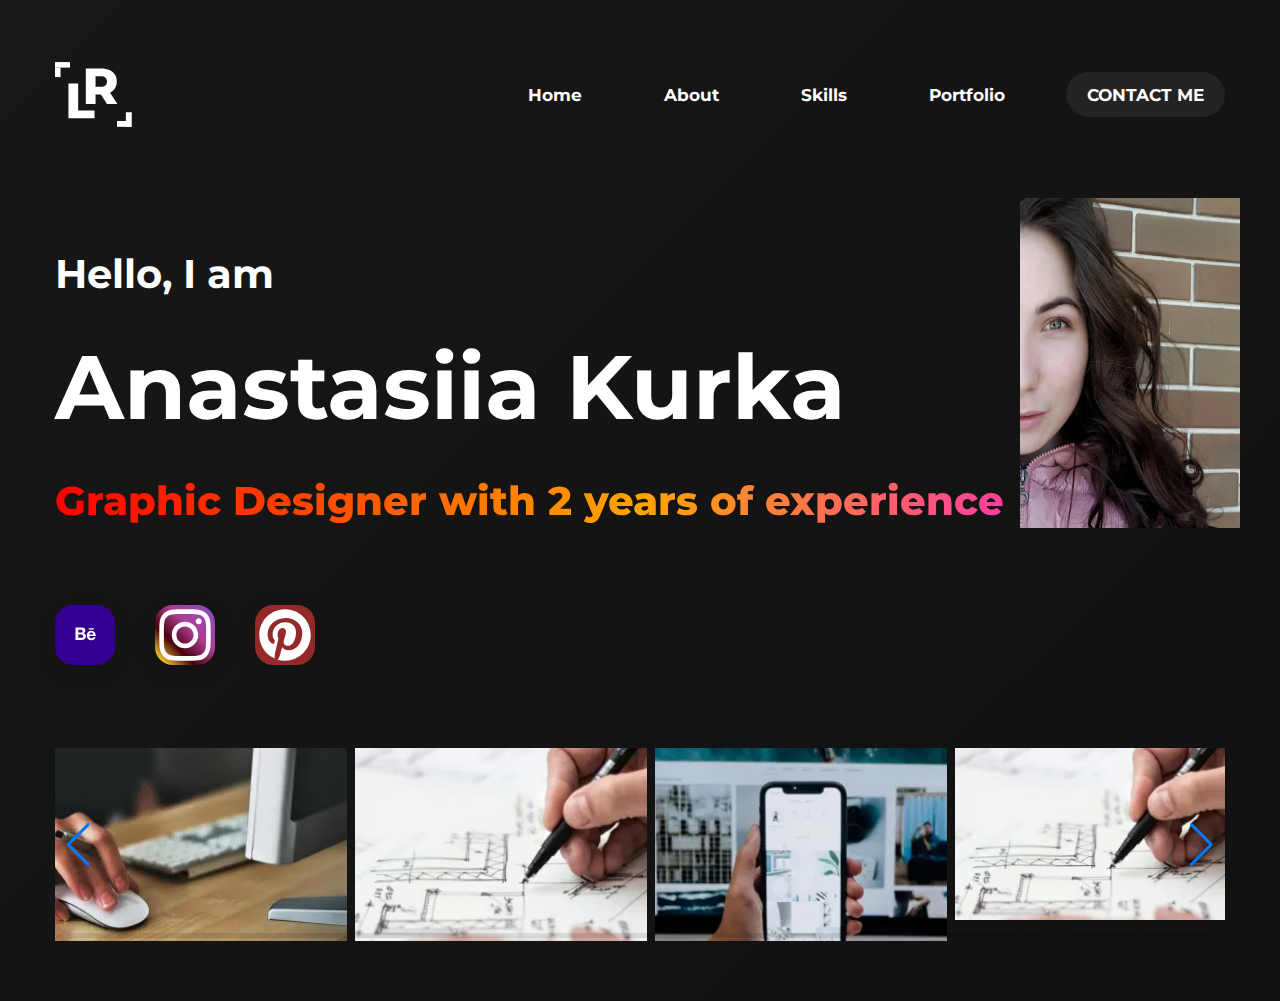
==== commit 3a465d64: "10.02.2022" ====
--- a/home.html
+++ b/home.html
@@ -6,7 +6,7 @@
 	<meta charset="UTF-8">
 	<meta name="format-detection" content="telephone=no">
 	<!-- <style>body{opacity: 0;}</style> -->
-	<link rel="stylesheet" href="css/style.min.css?_v=20220210181450">
+	<link rel="stylesheet" href="css/style.min.css?_v=20220210210421">
 	<link rel="shortcut icon" href="favicon.ico">
 	<!-- <meta name="robots" content="noindex, nofollow"> -->
 	<meta name="viewport" content="width=device-width, initial-scale=1.0">
@@ -21,7 +21,9 @@
 					<nav class="menu__body">
 						<ul class="menu__list">
 							<li class="menu__item">
-								<a href="" class="menu__link"></a>
+								<a href="" class="menu__link">Hello world</a>
+								<a href="" class="menu__link">Hello world</a>
+								<a href="" class="menu__link">Hello world</a>
 							</li>
 						</ul>
 					</nav>
@@ -106,22 +108,22 @@
 						<div class="works__wrapper swiper-wrapper">
 							<!-- Слайд -->
 							<div class="works__slide swiper-slide">
-								<picture><source srcset="img/ux-design.webp" type="image/webp"><img class="swiper-slide__ux" src="img/ux-design.jpg" alt="UX-Ui" /></picture>
+								<picture><source srcset="img/ux-design.webp" type="image/webp"><img width="292px" height="193px" class="swiper-slide__ux" src="img/ux-design.jpg" alt="UX-Ui" /></picture>
 							</div>
 							<div class="works__slide swiper-slide">
-								<picture><source srcset="img/illustration.webp" type="image/webp"><img class="swiper-slide__illustrator" src="img/illustration.jpg" alt="Illustration" /></picture>
+								<picture><source srcset="img/illustration.webp" type="image/webp"><img class="swiper-slide__illustrator" src="img/illustration.jpg" alt="Illustration" width="292px" height="193px" /></picture>
 							</div>
 							<div class="works__slide swiper-slide">
-								<picture><source srcset="img/instagram.webp" type="image/webp"><img class="swiper-slide__insta" src="img/instagram.jpg" alt="Instagram" /></picture>
+								<picture><source srcset="img/instagram.webp" type="image/webp"><img class="swiper-slide__insta" src="img/instagram.jpg" alt="Instagram" width="292px" height="193px" /></picture>
 							</div>
 							<div class="works__slide swiper-slide">
-								<picture><source srcset="img/illustration.webp" type="image/webp"><img class="swiper-slide" src="img/illustration.jpg" alt="Logo" /></picture>
+								<picture><source srcset="img/illustration.webp" type="image/webp"><img class="swiper-slide" src="img/illustration.jpg" width="292px" height="193px" alt="Logo" /></picture>
 							</div>
 							<div class="works__slide swiper-slide">
-								<picture><source srcset="img/logo.webp" type="image/webp"><img class="swiper-slide__logo" src="img/logo.jpg" alt="" /></picture>
+								<picture><source srcset="img/logo.webp" type="image/webp"><img class="swiper-slide__logo" src="img/logo.jpg" alt="" width="292px" height="193px" /></picture>
 							</div>
 							<div class="works__slide swiper-slide">
-								<picture><source srcset="img/ux-design.webp" type="image/webp"><img src="img/ux-design.jpg" alt="" /></picture>
+								<picture><source srcset="img/ux-design.webp" type="image/webp"><img width="292px" height="193px" src="img/ux-design.jpg" alt="" /></picture>
 							</div>
 						</div>
 						<!-- Если нужна пагинация -->
@@ -151,7 +153,7 @@
 	</div>
 </div>
  -->
-	<script src="js/app.min.js?_v=20220210181450"></script>
+	<script src="js/app.min.js?_v=20220210210421"></script>
 </body>
 
 </html>--- a/css/style.min.css
+++ b/css/style.min.css
@@ -1 +1 @@
-@charset "UTF-8";@import url(https://fonts.googleapis.com/css?family=Montserrat:100,200,300,regular,500,600,700,800,900&display=swap);[class*=_icon-]:before{font-family:icons;font-style:normal;font-weight:400;font-variant:normal;text-transform:none;line-height:1;-webkit-font-smoothing:antialiased;-moz-osx-font-smoothing:grayscale}[class*=_icon-]:before{display:block}[class*=_icon-] .icon-ak-logo:before{content:"\e900";color:#fff}[class*=_icon-] .icon-arrow-right:before{content:"\e901"}[class*=_icon-] .icon-arrow-left:before{content:"\e902"}[class*=_icon-] .icon-mobile:before{content:"\e903"}[class*=_icon-] .icon-cell-phone:before{content:"\e903"}[class*=_icon-] .icon-handheld:before{content:"\e903"}[class*=_icon-] .icon-pinterest:before{content:"\e904"}[class*=_icon-] .icon-behance:before{content:"\e905"}[class*=_icon-] .icon-instagram:before{content:"\e906"}*{padding:0;margin:0;border:0}*,:after,:before{-webkit-box-sizing:border-box;box-sizing:border-box}:active,:focus{outline:0}a:active,a:focus{outline:0}a{-webkit-transition:all .3s ease 0s;-o-transition:all .3s ease 0s;transition:all .3s ease 0s}body,html{height:100%;min-width:320px}body{color:#000;line-height:1;font-family:Montserrat,sans-serif;font-size:1.0625rem;-ms-text-size-adjust:100%;-moz-text-size-adjust:100%;-webkit-text-size-adjust:100%;-webkit-font-smoothing:antialiased;-moz-osx-font-smoothing:grayscale}button,input,textarea{font-family:Montserrat,sans-serif;font-size:inherit}button{cursor:pointer;color:inherit;background-color:inherit}a{color:inherit}a:link,a:visited{text-decoration:none}a:hover{text-decoration:none}ul li{list-style:none}img{vertical-align:top}h1,h2,h3,h4,h5,h6{font-weight:inherit;font-size:inherit}.lock body{overflow:hidden;-ms-touch-action:none;touch-action:none}.wrapper{min-height:100%;display:-webkit-box;display:-ms-flexbox;display:flex;-webkit-box-orient:vertical;-webkit-box-direction:normal;-ms-flex-direction:column;flex-direction:column;overflow:hidden}.wrapper>main{-webkit-box-flex:1;-ms-flex:1 1 auto;flex:1 1 auto}.wrapper>*{min-width:0}[class*=__container]{max-width:73.125rem;-webkit-box-sizing:content-box;box-sizing:content-box;margin:0 auto;padding:0 .9375rem}[class*=-ibg]{position:relative}[class*=-ibg] img{position:absolute;width:100%;height:100%;top:0;left:0;-o-object-fit:cover;object-fit:cover}[class*=-ibg_contain] img{-o-object-fit:contain;object-fit:contain}.wrapper{width:100%;background:-o-linear-gradient(315deg,#171717 2.88%,#111 100%);background:linear-gradient(135deg,#171717 2.88%,#111 100%)}.header__container{display:-webkit-box;display:-ms-flexbox;display:flex;-webkit-box-align:center;-ms-flex-align:center;align-items:center}@supports (padding-top:clamp(0.9375rem ,-0.1306818182rem + 5.3409090909vw ,3.875rem)){.header__container{padding-top:clamp(.9375rem ,-.1306818182rem + 5.3409090909vw ,3.875rem)}}@supports not (padding-top:clamp(0.9375rem ,-0.1306818182rem + 5.3409090909vw ,3.875rem)){.header__container{padding-top:calc(.9375rem + 2.9375 * (100vw - 20rem)/ 55)}}@supports (padding-bottom:clamp(0.9375rem ,-0.1306818182rem + 5.3409090909vw ,3.875rem)){.header__container{padding-bottom:clamp(.9375rem ,-.1306818182rem + 5.3409090909vw ,3.875rem)}}@supports not (padding-bottom:clamp(0.9375rem ,-0.1306818182rem + 5.3409090909vw ,3.875rem)){.header__container{padding-bottom:calc(.9375rem + 2.9375 * (100vw - 20rem)/ 55)}}.logo-header{display:-webkit-box;display:-ms-flexbox;display:flex;-webkit-box-flex:1;-ms-flex:1 1 auto;flex:1 1 auto}.logo-header__link{display:-webkit-inline-box;display:-ms-inline-flexbox;display:inline-flex;-webkit-box-pack:center;-ms-flex-pack:center;justify-content:center;-webkit-box-align:center;-ms-flex-align:center;align-items:center}.logo-header__link_ak{-webkit-transition:all .2s ease 0s;-o-transition:all .2s ease 0s;transition:all .2s ease 0s;fill:#fff;-webkit-box-shadow:0 6px 20px rgba(0,0,0,.1);box-shadow:0 6px 20px rgba(0,0,0,.1)}.logo-header__link:hover{background:#4e4e4e;-webkit-box-shadow:0 6px 20px rgba(0,0,0,.1);box-shadow:0 6px 20px rgba(0,0,0,.1)}.logo-header__link:focus{background:#9b9b9b;-webkit-box-shadow:0 6px 20px rgba(0,0,0,.1);box-shadow:0 6px 20px rgba(0,0,0,.1)}.menu-main{display:-webkit-box;display:-ms-flexbox;display:flex;-webkit-column-gap:1.875rem;-moz-column-gap:1.875rem;column-gap:1.875rem;-ms-flex-wrap:wrap;flex-wrap:wrap}@supports (gap:clamp(1.5625rem ,-0.2305825243rem + 3.640776699vw ,2.5rem)){.menu-main{gap:clamp(1.5625rem ,-.2305825243rem + 3.640776699vw ,2.5rem)}}@supports not (gap:clamp(1.5625rem ,-0.2305825243rem + 3.640776699vw ,2.5rem)){.menu-main{gap:calc(1.5625rem + .9375 * (100vw - 49.25rem)/ 25.75)}}.menu-main__links{padding:.78125rem 1.3125rem;font-style:normal;font-weight:700;line-height:1.3125rem;color:#fff}@supports (font-size:clamp(0.875rem ,0.5163834951rem + 0.7281553398vw ,1.0625rem)){.menu-main__links{font-size:clamp(.875rem ,.5163834951rem + .7281553398vw ,1.0625rem)}}@supports not (font-size:clamp(0.875rem ,0.5163834951rem + 0.7281553398vw ,1.0625rem)){.menu-main__links{font-size:calc(.875rem + .1875 * (100vw - 49.25rem)/ 25.75)}}.menu-main__links_radius{font-style:normal;font-weight:700;line-height:1.3125rem;color:#fff;background:#232323;-webkit-backdrop-filter:blur(4px);backdrop-filter:blur(4px);padding:.78125rem 1.3125rem;border-radius:30px}@supports (font-size:clamp(0.875rem ,0.5163834951rem + 0.7281553398vw ,1.0625rem)){.menu-main__links_radius{font-size:clamp(.875rem ,.5163834951rem + .7281553398vw ,1.0625rem)}}@supports not (font-size:clamp(0.875rem ,0.5163834951rem + 0.7281553398vw ,1.0625rem)){.menu-main__links_radius{font-size:calc(.875rem + .1875 * (100vw - 49.25rem)/ 25.75)}}.menu-main__links:hover{color:#fff;background:#232323;-webkit-backdrop-filter:blur(4px);backdrop-filter:blur(4px);border-radius:30px}.header-call{display:none}.header-call__link_fill{-webkit-transition:all .2s ease 0s;-o-transition:all .2s ease 0s;transition:all .2s ease 0s;fill:#fff;-webkit-box-shadow:0 6px 20px rgba(0,0,0,.1);box-shadow:0 6px 20px rgba(0,0,0,.1)}.icon-menu{display:none}.section__container{position:relative}.section-about{padding:3.75rem 0}.info-about__greet{font-style:normal;font-weight:700;color:#fff}@supports (font-size:clamp(1.5rem ,1.1363636364rem + 1.8181818182vw ,2.5rem)){.info-about__greet{font-size:clamp(1.5rem ,1.1363636364rem + 1.8181818182vw ,2.5rem)}}@supports not (font-size:clamp(1.5rem ,1.1363636364rem + 1.8181818182vw ,2.5rem)){.info-about__greet{font-size:calc(1.5rem + 1 * (100vw - 20rem)/ 55)}}@supports (line-height:clamp(1.5rem ,0.9318181818rem + 2.8409090909vw ,3.0625rem)){.info-about__greet{line-height:clamp(1.5rem ,.9318181818rem + 2.8409090909vw ,3.0625rem)}}@supports not (line-height:clamp(1.5rem ,0.9318181818rem + 2.8409090909vw ,3.0625rem)){.info-about__greet{line-height:calc(1.5rem + 1.5625 * (100vw - 20rem)/ 55)}}.info-about__photo{position:absolute;left:980px;bottom:413px}.info-about__name{padding:2.5rem 0 0 0;font-weight:700;color:#fff}@supports (font-size:clamp(2.8125rem ,1.7897727273rem + 5.1136363636vw ,5.625rem)){.info-about__name{font-size:clamp(2.8125rem ,1.7897727273rem + 5.1136363636vw ,5.625rem)}}@supports not (font-size:clamp(2.8125rem ,1.7897727273rem + 5.1136363636vw ,5.625rem)){.info-about__name{font-size:calc(2.8125rem + 2.8125 * (100vw - 20rem)/ 55)}}@supports (line-height:clamp(3.75rem ,2.8863636364rem + 4.3181818182vw ,6.125rem)){.info-about__name{line-height:clamp(3.75rem ,2.8863636364rem + 4.3181818182vw ,6.125rem)}}@supports not (line-height:clamp(3.75rem ,2.8863636364rem + 4.3181818182vw ,6.125rem)){.info-about__name{line-height:calc(3.75rem + 2.375 * (100vw - 20rem)/ 55)}}.info-about__profession{padding:2.5rem 0 0 0;font-style:normal;font-weight:800;font-size:2.5rem;line-height:3.0625rem;color:transparent;-webkit-background-clip:text;background-clip:text;background-image:-webkit-gradient(linear,left top,right top,from(red),color-stop(orange),to(fuchsia));background-image:-o-linear-gradient(left,red,orange,#f0f);background-image:linear-gradient(90deg,red,orange,#f0f)}@supports (font-size:clamp(1.375rem ,0.9659090909rem + 2.0454545455vw ,2.5rem)){.info-about__profession{font-size:clamp(1.375rem ,.9659090909rem + 2.0454545455vw ,2.5rem)}}@supports not (font-size:clamp(1.375rem ,0.9659090909rem + 2.0454545455vw ,2.5rem)){.info-about__profession{font-size:calc(1.375rem + 1.125 * (100vw - 20rem)/ 55)}}@supports (line-height:clamp(2.5rem ,2.2954545455rem + 1.0227272727vw ,3.0625rem)){.info-about__profession{line-height:clamp(2.5rem ,2.2954545455rem + 1.0227272727vw ,3.0625rem)}}@supports not (line-height:clamp(2.5rem ,2.2954545455rem + 1.0227272727vw ,3.0625rem)){.info-about__profession{line-height:calc(2.5rem + .5625 * (100vw - 20rem)/ 55)}}.social-info{display:-webkit-box;display:-ms-flexbox;display:flex;gap:2.5rem}@supports (padding-top:clamp(1.5625rem ,1.2215909091rem + 1.7045454545vw ,2.5rem)){.social-info{padding-top:clamp(1.5625rem ,1.2215909091rem + 1.7045454545vw ,2.5rem)}}@supports not (padding-top:clamp(1.5625rem ,1.2215909091rem + 1.7045454545vw ,2.5rem)){.social-info{padding-top:calc(1.5625rem + .9375 * (100vw - 20rem)/ 55)}}@supports (padding-bottom:clamp(1.5625rem ,1.2215909091rem + 1.7045454545vw ,2.5rem)){.social-info{padding-bottom:clamp(1.5625rem ,1.2215909091rem + 1.7045454545vw ,2.5rem)}}@supports not (padding-bottom:clamp(1.5625rem ,1.2215909091rem + 1.7045454545vw ,2.5rem)){.social-info{padding-bottom:calc(1.5625rem + .9375 * (100vw - 20rem)/ 55)}}.social-info__links_background_behance{background:#2258e4;background:#330092;-webkit-box-shadow:0 6px 20px rgba(0,0,0,.1);box-shadow:0 6px 20px rgba(0,0,0,.1);border-radius:18px}.social-info__links_background_instagram{background:-o-linear-gradient(45.28deg,#f7cd2e 7.91%,#47010b 32.89%,#ae3d94 60.69%,#8c4cbe 93.33%);background:linear-gradient(44.72deg,#f7cd2e 7.91%,#47010b 32.89%,#ae3d94 60.69%,#8c4cbe 93.33%);-webkit-box-shadow:0 6px 20px rgba(0,0,0,.1);box-shadow:0 6px 20px rgba(0,0,0,.1);border-radius:18px}.social-info__links_background_pinterest{background:#942929;-webkit-box-shadow:0 6px 20px rgba(0,0,0,.1);box-shadow:0 6px 20px rgba(0,0,0,.1);border-radius:18px}.social-info__links_behance{fill:#fff;-webkit-transform:translate(.9375rem,1.25rem);-ms-transform:translate(.9375rem,1.25rem);transform:translate(.9375rem,1.25rem)}.social-info__links_instagram{fill:#fff}.social-info__links_pinterest{fill:#fff}.swiper{overflow:hidden}.swiper-wrapper{width:100%;height:100%;-webkit-box-sizing:content-box;box-sizing:content-box;display:-webkit-box;display:-ms-flexbox;display:flex;position:relative}.swiper-vertical .swiper-wrapper{-webkit-box-orient:vertical;-webkit-box-direction:normal;-ms-flex-direction:column;flex-direction:column}.swiper-autoheight .swiper-wrapper{-webkit-box-align:start;-ms-flex-align:start;align-items:flex-start}.swiper-initialized .swiper-slide{-ms-flex-negative:0;flex-shrink:0}.swiper-android .swiper-slide,.swiper-android .swiper-wrapper{-webkit-transform:translate3d(0,0,0);transform:translate3d(0,0,0)}.swiper-button-lock{display:none!important}@font-face{font-family:swiper-icons;src:url("data:application/font-woff;charset=utf-8;base64, [base64]//wADZ2x5ZgAAAywAAADMAAAD2MHtryVoZWFkAAABbAAAADAAAAA2E2+eoWhoZWEAAAGcAAAAHwAAACQC9gDzaG10eAAAAigAAAAZAAAArgJkABFsb2NhAAAC0AAAAFoAAABaFQAUGG1heHAAAAG8AAAAHwAAACAAcABAbmFtZQAAA/gAAAE5AAACXvFdBwlwb3N0AAAFNAAAAGIAAACE5s74hXjaY2BkYGAAYpf5Hu/j+W2+MnAzMYDAzaX6QjD6/4//Bxj5GA8AuRwMYGkAPywL13jaY2BkYGA88P8Agx4j+/8fQDYfA1AEBWgDAIB2BOoAeNpjYGRgYNBh4GdgYgABEMnIABJzYNADCQAACWgAsQB42mNgYfzCOIGBlYGB0YcxjYGBwR1Kf2WQZGhhYGBiYGVmgAFGBiQQkOaawtDAoMBQxXjg/wEGPcYDDA4wNUA2CCgwsAAAO4EL6gAAeNpj2M0gyAACqxgGNWBkZ2D4/wMA+xkDdgAAAHjaY2BgYGaAYBkGRgYQiAHyGMF8FgYHIM3DwMHABGQrMOgyWDLEM1T9/w8UBfEMgLzE////P/5//f/V/xv+r4eaAAeMbAxwIUYmIMHEgKYAYjUcsDAwsLKxc3BycfPw8jEQA/[base64]/uznmfPFBNODM2K7MTQ45YEAZqGP81AmGGcF3iPqOop0r1SPTaTbVkfUe4HXj97wYE+yNwWYxwWu4v1ugWHgo3S1XdZEVqWM7ET0cfnLGxWfkgR42o2PvWrDMBSFj/IHLaF0zKjRgdiVMwScNRAoWUoH78Y2icB/yIY09An6AH2Bdu/UB+yxopYshQiEvnvu0dURgDt8QeC8PDw7Fpji3fEA4z/PEJ6YOB5hKh4dj3EvXhxPqH/SKUY3rJ7srZ4FZnh1PMAtPhwP6fl2PMJMPDgeQ4rY8YT6Gzao0eAEA409DuggmTnFnOcSCiEiLMgxCiTI6Cq5DZUd3Qmp10vO0LaLTd2cjN4fOumlc7lUYbSQcZFkutRG7g6JKZKy0RmdLY680CDnEJ+UMkpFFe1RN7nxdVpXrC4aTtnaurOnYercZg2YVmLN/d/gczfEimrE/fs/bOuq29Zmn8tloORaXgZgGa78yO9/cnXm2BpaGvq25Dv9S4E9+5SIc9PqupJKhYFSSl47+Qcr1mYNAAAAeNptw0cKwkAAAMDZJA8Q7OUJvkLsPfZ6zFVERPy8qHh2YER+3i/BP83vIBLLySsoKimrqKqpa2hp6+jq6RsYGhmbmJqZSy0sraxtbO3sHRydnEMU4uR6yx7JJXveP7WrDycAAAAAAAH//wACeNpjYGRgYOABYhkgZgJCZgZNBkYGLQZtIJsFLMYAAAw3ALgAeNolizEKgDAQBCchRbC2sFER0YD6qVQiBCv/H9ezGI6Z5XBAw8CBK/m5iQQVauVbXLnOrMZv2oLdKFa8Pjuru2hJzGabmOSLzNMzvutpB3N42mNgZGBg4GKQYzBhYMxJLMlj4GBgAYow/P/PAJJhLM6sSoWKfWCAAwDAjgbRAAB42mNgYGBkAIIbCZo5IPrmUn0hGA0AO8EFTQAA");font-weight:400;font-style:normal}:root{--swiper-theme-color:#007aff}.swiper{margin-left:auto;margin-right:auto;position:relative;overflow:hidden;list-style:none;padding:0;z-index:1}.swiper-vertical>.swiper-wrapper{-webkit-box-orient:vertical;-webkit-box-direction:normal;-ms-flex-direction:column;flex-direction:column}.swiper-wrapper{position:relative;width:100%;height:100%;z-index:1;display:-webkit-box;display:-ms-flexbox;display:flex;-webkit-transition-property:-webkit-transform;transition-property:-webkit-transform;-o-transition-property:transform;transition-property:transform;transition-property:transform,-webkit-transform;-webkit-box-sizing:content-box;box-sizing:content-box}.swiper-android .swiper-slide,.swiper-wrapper{-webkit-transform:translate3d(0,0,0);transform:translate3d(0,0,0)}.swiper-pointer-events{-ms-touch-action:pan-y;touch-action:pan-y}.swiper-pointer-events.swiper-vertical{-ms-touch-action:pan-x;touch-action:pan-x}.swiper-slide{-ms-flex-negative:0;flex-shrink:0;width:100%;height:100%;position:relative;-webkit-transition-property:-webkit-transform;transition-property:-webkit-transform;-o-transition-property:transform;transition-property:transform;transition-property:transform,-webkit-transform}.swiper-slide-invisible-blank{visibility:hidden}.swiper-autoheight,.swiper-autoheight .swiper-slide{height:auto}.swiper-autoheight .swiper-wrapper{-webkit-box-align:start;-ms-flex-align:start;align-items:flex-start;-webkit-transition-property:height,-webkit-transform;transition-property:height,-webkit-transform;-o-transition-property:transform,height;transition-property:transform,height;transition-property:transform,height,-webkit-transform}.swiper-3d,.swiper-3d.swiper-css-mode .swiper-wrapper{-webkit-perspective:1200px;perspective:1200px}.swiper-3d .swiper-cube-shadow,.swiper-3d .swiper-slide,.swiper-3d .swiper-slide-shadow,.swiper-3d .swiper-slide-shadow-bottom,.swiper-3d .swiper-slide-shadow-left,.swiper-3d .swiper-slide-shadow-right,.swiper-3d .swiper-slide-shadow-top,.swiper-3d .swiper-wrapper{-webkit-transform-style:preserve-3d;transform-style:preserve-3d}.swiper-3d .swiper-slide-shadow,.swiper-3d .swiper-slide-shadow-bottom,.swiper-3d .swiper-slide-shadow-left,.swiper-3d .swiper-slide-shadow-right,.swiper-3d .swiper-slide-shadow-top{position:absolute;left:0;top:0;width:100%;height:100%;pointer-events:none;z-index:10}.swiper-3d .swiper-slide-shadow{background:rgba(0,0,0,.15)}.swiper-3d .swiper-slide-shadow-left{background-image:-webkit-gradient(linear,right top,left top,from(rgba(0,0,0,.5)),to(rgba(0,0,0,0)));background-image:-o-linear-gradient(right,rgba(0,0,0,.5),rgba(0,0,0,0));background-image:linear-gradient(to left,rgba(0,0,0,.5),rgba(0,0,0,0))}.swiper-3d .swiper-slide-shadow-right{background-image:-webkit-gradient(linear,left top,right top,from(rgba(0,0,0,.5)),to(rgba(0,0,0,0)));background-image:-o-linear-gradient(left,rgba(0,0,0,.5),rgba(0,0,0,0));background-image:linear-gradient(to right,rgba(0,0,0,.5),rgba(0,0,0,0))}.swiper-3d .swiper-slide-shadow-top{background-image:-webkit-gradient(linear,left bottom,left top,from(rgba(0,0,0,.5)),to(rgba(0,0,0,0)));background-image:-o-linear-gradient(bottom,rgba(0,0,0,.5),rgba(0,0,0,0));background-image:linear-gradient(to top,rgba(0,0,0,.5),rgba(0,0,0,0))}.swiper-3d .swiper-slide-shadow-bottom{background-image:-webkit-gradient(linear,left top,left bottom,from(rgba(0,0,0,.5)),to(rgba(0,0,0,0)));background-image:-o-linear-gradient(top,rgba(0,0,0,.5),rgba(0,0,0,0));background-image:linear-gradient(to bottom,rgba(0,0,0,.5),rgba(0,0,0,0))}.swiper-css-mode>.swiper-wrapper{overflow:auto;scrollbar-width:none;-ms-overflow-style:none}.swiper-css-mode>.swiper-wrapper::-webkit-scrollbar{display:none}.swiper-css-mode>.swiper-wrapper>.swiper-slide{scroll-snap-align:start start}.swiper-horizontal.swiper-css-mode>.swiper-wrapper{-ms-scroll-snap-type:x mandatory;scroll-snap-type:x mandatory}.swiper-vertical.swiper-css-mode>.swiper-wrapper{-ms-scroll-snap-type:y mandatory;scroll-snap-type:y mandatory}.swiper-centered>.swiper-wrapper::before{content:"";-ms-flex-negative:0;flex-shrink:0;-webkit-box-ordinal-group:10000;-ms-flex-order:9999;order:9999}.swiper-centered.swiper-horizontal>.swiper-wrapper>.swiper-slide:first-child{-webkit-margin-start:var(--swiper-centered-offset-before);margin-inline-start:var(--swiper-centered-offset-before)}.swiper-centered.swiper-horizontal>.swiper-wrapper::before{height:100%;min-height:1px;width:var(--swiper-centered-offset-after)}.swiper-centered.swiper-vertical>.swiper-wrapper>.swiper-slide:first-child{-webkit-margin-before:var(--swiper-centered-offset-before);margin-block-start:var(--swiper-centered-offset-before)}.swiper-centered.swiper-vertical>.swiper-wrapper::before{width:100%;min-width:1px;height:var(--swiper-centered-offset-after)}.swiper-centered>.swiper-wrapper>.swiper-slide{scroll-snap-align:center center}.swiper-virtual.swiper-css-mode .swiper-wrapper::after{content:"";position:absolute;left:0;top:0;pointer-events:none}.swiper-virtual.swiper-css-mode.swiper-horizontal .swiper-wrapper::after{height:1px;width:var(--swiper-virtual-size)}.swiper-virtual.swiper-css-mode.swiper-vertical .swiper-wrapper::after{width:1px;height:var(--swiper-virtual-size)}:root{--swiper-navigation-size:44px}.swiper-button-next,.swiper-button-prev{position:absolute;top:50%;width:calc(var(--swiper-navigation-size)/ 44 * 27);height:var(--swiper-navigation-size);margin-top:calc(0px - var(--swiper-navigation-size)/ 2);z-index:10;cursor:pointer;display:-webkit-box;display:-ms-flexbox;display:flex;-webkit-box-align:center;-ms-flex-align:center;align-items:center;-webkit-box-pack:center;-ms-flex-pack:center;justify-content:center;color:var(--swiper-navigation-color,var(--swiper-theme-color))}.swiper-button-next.swiper-button-disabled,.swiper-button-prev.swiper-button-disabled{opacity:.35;cursor:auto;pointer-events:none}.swiper-button-next:after,.swiper-button-prev:after{font-family:swiper-icons;font-size:var(--swiper-navigation-size);text-transform:none!important;letter-spacing:0;text-transform:none;font-variant:initial;line-height:1}.swiper-button-prev,.swiper-rtl .swiper-button-next{left:10px;right:auto}.swiper-button-prev:after,.swiper-rtl .swiper-button-next:after{content:"prev"}.swiper-button-next,.swiper-rtl .swiper-button-prev{right:10px;left:auto}.swiper-button-next:after,.swiper-rtl .swiper-button-prev:after{content:"next"}.swiper-button-lock{display:none}.swiper-pagination{position:absolute;text-align:center;-webkit-transition:.3s opacity;-o-transition:.3s opacity;transition:.3s opacity;-webkit-transform:translate3d(0,0,0);transform:translate3d(0,0,0);z-index:10}.swiper-pagination.swiper-pagination-hidden{opacity:0}.swiper-horizontal>.swiper-pagination-bullets,.swiper-pagination-bullets.swiper-pagination-horizontal,.swiper-pagination-custom,.swiper-pagination-fraction{bottom:10px;left:0;width:100%}.swiper-pagination-bullets-dynamic{overflow:hidden;font-size:0}.swiper-pagination-bullets-dynamic .swiper-pagination-bullet{-webkit-transform:scale(.33);-ms-transform:scale(.33);transform:scale(.33);position:relative}.swiper-pagination-bullets-dynamic .swiper-pagination-bullet-active{-webkit-transform:scale(1);-ms-transform:scale(1);transform:scale(1)}.swiper-pagination-bullets-dynamic .swiper-pagination-bullet-active-main{-webkit-transform:scale(1);-ms-transform:scale(1);transform:scale(1)}.swiper-pagination-bullets-dynamic .swiper-pagination-bullet-active-prev{-webkit-transform:scale(.66);-ms-transform:scale(.66);transform:scale(.66)}.swiper-pagination-bullets-dynamic .swiper-pagination-bullet-active-prev-prev{-webkit-transform:scale(.33);-ms-transform:scale(.33);transform:scale(.33)}.swiper-pagination-bullets-dynamic .swiper-pagination-bullet-active-next{-webkit-transform:scale(.66);-ms-transform:scale(.66);transform:scale(.66)}.swiper-pagination-bullets-dynamic .swiper-pagination-bullet-active-next-next{-webkit-transform:scale(.33);-ms-transform:scale(.33);transform:scale(.33)}.swiper-pagination-bullet{width:var(--swiper-pagination-bullet-width,var(--swiper-pagination-bullet-size,8px));height:var(--swiper-pagination-bullet-height,var(--swiper-pagination-bullet-size,8px));display:inline-block;border-radius:50%;background:var(--swiper-pagination-bullet-inactive-color,#000);opacity:var(--swiper-pagination-bullet-inactive-opacity,.2)}button.swiper-pagination-bullet{border:none;margin:0;padding:0;-webkit-box-shadow:none;box-shadow:none;-webkit-appearance:none;-moz-appearance:none;appearance:none}.swiper-pagination-clickable .swiper-pagination-bullet{cursor:pointer}.swiper-pagination-bullet:only-child{display:none!important}.swiper-pagination-bullet-active{opacity:var(--swiper-pagination-bullet-opacity,1);background:var(--swiper-pagination-color,var(--swiper-theme-color))}.swiper-pagination-vertical.swiper-pagination-bullets,.swiper-vertical>.swiper-pagination-bullets{right:10px;top:50%;-webkit-transform:translate3d(0,-50%,0);transform:translate3d(0,-50%,0)}.swiper-pagination-vertical.swiper-pagination-bullets .swiper-pagination-bullet,.swiper-vertical>.swiper-pagination-bullets .swiper-pagination-bullet{margin:var(--swiper-pagination-bullet-vertical-gap,6px) 0;display:block}.swiper-pagination-vertical.swiper-pagination-bullets.swiper-pagination-bullets-dynamic,.swiper-vertical>.swiper-pagination-bullets.swiper-pagination-bullets-dynamic{top:50%;-webkit-transform:translateY(-50%);-ms-transform:translateY(-50%);transform:translateY(-50%);width:8px}.swiper-pagination-vertical.swiper-pagination-bullets.swiper-pagination-bullets-dynamic .swiper-pagination-bullet,.swiper-vertical>.swiper-pagination-bullets.swiper-pagination-bullets-dynamic .swiper-pagination-bullet{display:inline-block;-webkit-transition:.2s top,.2s -webkit-transform;transition:.2s top,.2s -webkit-transform;-o-transition:.2s transform,.2s top;transition:.2s transform,.2s top;transition:.2s transform,.2s top,.2s -webkit-transform}.swiper-horizontal>.swiper-pagination-bullets .swiper-pagination-bullet,.swiper-pagination-horizontal.swiper-pagination-bullets .swiper-pagination-bullet{margin:0 var(--swiper-pagination-bullet-horizontal-gap,4px)}.swiper-horizontal>.swiper-pagination-bullets.swiper-pagination-bullets-dynamic,.swiper-pagination-horizontal.swiper-pagination-bullets.swiper-pagination-bullets-dynamic{left:50%;-webkit-transform:translateX(-50%);-ms-transform:translateX(-50%);transform:translateX(-50%);white-space:nowrap}.swiper-horizontal>.swiper-pagination-bullets.swiper-pagination-bullets-dynamic .swiper-pagination-bullet,.swiper-pagination-horizontal.swiper-pagination-bullets.swiper-pagination-bullets-dynamic .swiper-pagination-bullet{-webkit-transition:.2s left,.2s -webkit-transform;transition:.2s left,.2s -webkit-transform;-o-transition:.2s transform,.2s left;transition:.2s transform,.2s left;transition:.2s transform,.2s left,.2s -webkit-transform}.swiper-horizontal.swiper-rtl>.swiper-pagination-bullets-dynamic .swiper-pagination-bullet{-webkit-transition:.2s right,.2s -webkit-transform;transition:.2s right,.2s -webkit-transform;-o-transition:.2s transform,.2s right;transition:.2s transform,.2s right;transition:.2s transform,.2s right,.2s -webkit-transform}.swiper-pagination-progressbar{background:rgba(0,0,0,.25);position:absolute}.swiper-pagination-progressbar .swiper-pagination-progressbar-fill{background:var(--swiper-pagination-color,var(--swiper-theme-color));position:absolute;left:0;top:0;width:100%;height:100%;-webkit-transform:scale(0);-ms-transform:scale(0);transform:scale(0);-webkit-transform-origin:left top;-ms-transform-origin:left top;transform-origin:left top}.swiper-rtl .swiper-pagination-progressbar .swiper-pagination-progressbar-fill{-webkit-transform-origin:right top;-ms-transform-origin:right top;transform-origin:right top}.swiper-horizontal>.swiper-pagination-progressbar,.swiper-pagination-progressbar.swiper-pagination-horizontal,.swiper-pagination-progressbar.swiper-pagination-vertical.swiper-pagination-progressbar-opposite,.swiper-vertical>.swiper-pagination-progressbar.swiper-pagination-progressbar-opposite{width:100%;height:4px;left:0;top:0}.swiper-horizontal>.swiper-pagination-progressbar.swiper-pagination-progressbar-opposite,.swiper-pagination-progressbar.swiper-pagination-horizontal.swiper-pagination-progressbar-opposite,.swiper-pagination-progressbar.swiper-pagination-vertical,.swiper-vertical>.swiper-pagination-progressbar{width:4px;height:100%;left:0;top:0}.swiper-pagination-lock{display:none}.swiper-scrollbar{border-radius:10px;position:relative;-ms-touch-action:none;background:rgba(0,0,0,.1)}.swiper-horizontal>.swiper-scrollbar{position:absolute;left:1%;bottom:3px;z-index:50;height:5px;width:98%}.swiper-vertical>.swiper-scrollbar{position:absolute;right:3px;top:1%;z-index:50;width:5px;height:98%}.swiper-scrollbar-drag{height:100%;width:100%;position:relative;background:rgba(0,0,0,.5);border-radius:10px;left:0;top:0}.swiper-scrollbar-cursor-drag{cursor:move}.swiper-scrollbar-lock{display:none}.swiper-zoom-container{width:100%;height:100%;display:-webkit-box;display:-ms-flexbox;display:flex;-webkit-box-pack:center;-ms-flex-pack:center;justify-content:center;-webkit-box-align:center;-ms-flex-align:center;align-items:center;text-align:center}.swiper-zoom-container>canvas,.swiper-zoom-container>img,.swiper-zoom-container>svg{max-width:100%;max-height:100%;-o-object-fit:contain;object-fit:contain}.swiper-slide-zoomed{cursor:move}.swiper-lazy-preloader{width:42px;height:42px;position:absolute;left:50%;top:50%;margin-left:-21px;margin-top:-21px;z-index:10;-webkit-transform-origin:50%;-ms-transform-origin:50%;transform-origin:50%;-webkit-animation:swiper-preloader-spin 1s infinite linear;animation:swiper-preloader-spin 1s infinite linear;-webkit-box-sizing:border-box;box-sizing:border-box;border:4px solid var(--swiper-preloader-color,var(--swiper-theme-color));border-radius:50%;border-top-color:transparent}.swiper-lazy-preloader-white{--swiper-preloader-color:#fff}.swiper-lazy-preloader-black{--swiper-preloader-color:#000}@-webkit-keyframes swiper-preloader-spin{100%{-webkit-transform:rotate(360deg);transform:rotate(360deg)}}@keyframes swiper-preloader-spin{100%{-webkit-transform:rotate(360deg);transform:rotate(360deg)}}.swiper .swiper-notification{position:absolute;left:0;top:0;pointer-events:none;opacity:0;z-index:-1000}.swiper-free-mode>.swiper-wrapper{-webkit-transition-timing-function:ease-out;-o-transition-timing-function:ease-out;transition-timing-function:ease-out;margin:0 auto}.swiper-grid>.swiper-wrapper{-ms-flex-wrap:wrap;flex-wrap:wrap}.swiper-grid-column>.swiper-wrapper{-ms-flex-wrap:wrap;flex-wrap:wrap;-webkit-box-orient:vertical;-webkit-box-direction:normal;-ms-flex-direction:column;flex-direction:column}.swiper-fade.swiper-free-mode .swiper-slide{-webkit-transition-timing-function:ease-out;-o-transition-timing-function:ease-out;transition-timing-function:ease-out}.swiper-fade .swiper-slide{pointer-events:none;-webkit-transition-property:opacity;-o-transition-property:opacity;transition-property:opacity}.swiper-fade .swiper-slide .swiper-slide{pointer-events:none}.swiper-fade .swiper-slide-active,.swiper-fade .swiper-slide-active .swiper-slide-active{pointer-events:auto}.swiper-cube{overflow:visible}.swiper-cube .swiper-slide{pointer-events:none;-webkit-backface-visibility:hidden;backface-visibility:hidden;z-index:1;visibility:hidden;-webkit-transform-origin:0 0;-ms-transform-origin:0 0;transform-origin:0 0;width:100%;height:100%}.swiper-cube .swiper-slide .swiper-slide{pointer-events:none}.swiper-cube.swiper-rtl .swiper-slide{-webkit-transform-origin:100% 0;-ms-transform-origin:100% 0;transform-origin:100% 0}.swiper-cube .swiper-slide-active,.swiper-cube .swiper-slide-active .swiper-slide-active{pointer-events:auto}.swiper-cube .swiper-slide-active,.swiper-cube .swiper-slide-next,.swiper-cube .swiper-slide-next+.swiper-slide,.swiper-cube .swiper-slide-prev{pointer-events:auto;visibility:visible}.swiper-cube .swiper-slide-shadow-bottom,.swiper-cube .swiper-slide-shadow-left,.swiper-cube .swiper-slide-shadow-right,.swiper-cube .swiper-slide-shadow-top{z-index:0;-webkit-backface-visibility:hidden;backface-visibility:hidden}.swiper-cube .swiper-cube-shadow{position:absolute;left:0;bottom:0;width:100%;height:100%;opacity:.6;z-index:0}.swiper-cube .swiper-cube-shadow:before{content:"";background:#000;position:absolute;left:0;top:0;bottom:0;right:0;-webkit-filter:blur(50px);filter:blur(50px)}.swiper-flip{overflow:visible}.swiper-flip .swiper-slide{pointer-events:none;-webkit-backface-visibility:hidden;backface-visibility:hidden;z-index:1}.swiper-flip .swiper-slide .swiper-slide{pointer-events:none}.swiper-flip .swiper-slide-active,.swiper-flip .swiper-slide-active .swiper-slide-active{pointer-events:auto}.swiper-flip .swiper-slide-shadow-bottom,.swiper-flip .swiper-slide-shadow-left,.swiper-flip .swiper-slide-shadow-right,.swiper-flip .swiper-slide-shadow-top{z-index:0;-webkit-backface-visibility:hidden;backface-visibility:hidden}.swiper-creative .swiper-slide{-webkit-backface-visibility:hidden;backface-visibility:hidden;overflow:hidden;-webkit-transition-property:opacity,height,-webkit-transform;transition-property:opacity,height,-webkit-transform;-o-transition-property:transform,opacity,height;transition-property:transform,opacity,height;transition-property:transform,opacity,height,-webkit-transform}.swiper-cards{overflow:visible}.swiper-cards .swiper-slide{-webkit-transform-origin:center bottom;-ms-transform-origin:center bottom;transform-origin:center bottom;-webkit-backface-visibility:hidden;backface-visibility:hidden;overflow:hidden}@font-face{font-family:swiper-icons;src:url("data:application/font-woff;charset=utf-8;base64, [base64]//wADZ2x5ZgAAAywAAADMAAAD2MHtryVoZWFkAAABbAAAADAAAAA2E2+eoWhoZWEAAAGcAAAAHwAAACQC9gDzaG10eAAAAigAAAAZAAAArgJkABFsb2NhAAAC0AAAAFoAAABaFQAUGG1heHAAAAG8AAAAHwAAACAAcABAbmFtZQAAA/gAAAE5AAACXvFdBwlwb3N0AAAFNAAAAGIAAACE5s74hXjaY2BkYGAAYpf5Hu/j+W2+MnAzMYDAzaX6QjD6/4//Bxj5GA8AuRwMYGkAPywL13jaY2BkYGA88P8Agx4j+/8fQDYfA1AEBWgDAIB2BOoAeNpjYGRgYNBh4GdgYgABEMnIABJzYNADCQAACWgAsQB42mNgYfzCOIGBlYGB0YcxjYGBwR1Kf2WQZGhhYGBiYGVmgAFGBiQQkOaawtDAoMBQxXjg/wEGPcYDDA4wNUA2CCgwsAAAO4EL6gAAeNpj2M0gyAACqxgGNWBkZ2D4/wMA+xkDdgAAAHjaY2BgYGaAYBkGRgYQiAHyGMF8FgYHIM3DwMHABGQrMOgyWDLEM1T9/w8UBfEMgLzE////P/5//f/V/xv+r4eaAAeMbAxwIUYmIMHEgKYAYjUcsDAwsLKxc3BycfPw8jEQA/[base64]/uznmfPFBNODM2K7MTQ45YEAZqGP81AmGGcF3iPqOop0r1SPTaTbVkfUe4HXj97wYE+yNwWYxwWu4v1ugWHgo3S1XdZEVqWM7ET0cfnLGxWfkgR42o2PvWrDMBSFj/IHLaF0zKjRgdiVMwScNRAoWUoH78Y2icB/yIY09An6AH2Bdu/UB+yxopYshQiEvnvu0dURgDt8QeC8PDw7Fpji3fEA4z/PEJ6YOB5hKh4dj3EvXhxPqH/SKUY3rJ7srZ4FZnh1PMAtPhwP6fl2PMJMPDgeQ4rY8YT6Gzao0eAEA409DuggmTnFnOcSCiEiLMgxCiTI6Cq5DZUd3Qmp10vO0LaLTd2cjN4fOumlc7lUYbSQcZFkutRG7g6JKZKy0RmdLY680CDnEJ+UMkpFFe1RN7nxdVpXrC4aTtnaurOnYercZg2YVmLN/d/gczfEimrE/fs/bOuq29Zmn8tloORaXgZgGa78yO9/cnXm2BpaGvq25Dv9S4E9+5SIc9PqupJKhYFSSl47+Qcr1mYNAAAAeNptw0cKwkAAAMDZJA8Q7OUJvkLsPfZ6zFVERPy8qHh2YER+3i/BP83vIBLLySsoKimrqKqpa2hp6+jq6RsYGhmbmJqZSy0sraxtbO3sHRydnEMU4uR6yx7JJXveP7WrDycAAAAAAAH//wACeNpjYGRgYOABYhkgZgJCZgZNBkYGLQZtIJsFLMYAAAw3ALgAeNolizEKgDAQBCchRbC2sFER0YD6qVQiBCv/H9ezGI6Z5XBAw8CBK/m5iQQVauVbXLnOrMZv2oLdKFa8Pjuru2hJzGabmOSLzNMzvutpB3N42mNgZGBg4GKQYzBhYMxJLMlj4GBgAYow/P/PAJJhLM6sSoWKfWCAAwDAjgbRAAB42mNgYGBkAIIbCZo5IPrmUn0hGA0AO8EFTQAA");font-weight:400;font-style:normal}:root{--swiper-theme-color:#007aff}.swiper{margin-left:auto;margin-right:auto;position:relative;overflow:hidden;list-style:none;padding:0;z-index:1}.swiper-vertical>.swiper-wrapper{-webkit-box-orient:vertical;-webkit-box-direction:normal;-ms-flex-direction:column;flex-direction:column}.swiper-wrapper{position:relative;width:100%;height:100%;z-index:1;display:-webkit-box;display:-ms-flexbox;display:flex;-webkit-transition-property:-webkit-transform;transition-property:-webkit-transform;-o-transition-property:transform;transition-property:transform;transition-property:transform,-webkit-transform;-webkit-box-sizing:content-box;box-sizing:content-box}.swiper-android .swiper-slide,.swiper-wrapper{-webkit-transform:translate3d(0,0,0);transform:translate3d(0,0,0)}.swiper-pointer-events{-ms-touch-action:pan-y;touch-action:pan-y}.swiper-pointer-events.swiper-vertical{-ms-touch-action:pan-x;touch-action:pan-x}.swiper-slide{-ms-flex-negative:0;flex-shrink:0;width:100%;height:100%;position:relative;-webkit-transition-property:-webkit-transform;transition-property:-webkit-transform;-o-transition-property:transform;transition-property:transform;transition-property:transform,-webkit-transform}.swiper-slide-invisible-blank{visibility:hidden}.swiper-autoheight,.swiper-autoheight .swiper-slide{height:auto}.swiper-autoheight .swiper-wrapper{-webkit-box-align:start;-ms-flex-align:start;align-items:flex-start;-webkit-transition-property:height,-webkit-transform;transition-property:height,-webkit-transform;-o-transition-property:transform,height;transition-property:transform,height;transition-property:transform,height,-webkit-transform}.swiper-backface-hidden .swiper-slide{-webkit-transform:translateZ(0);transform:translateZ(0);-webkit-backface-visibility:hidden;backface-visibility:hidden}.swiper-3d,.swiper-3d.swiper-css-mode .swiper-wrapper{-webkit-perspective:1200px;perspective:1200px}.swiper-3d .swiper-cube-shadow,.swiper-3d .swiper-slide,.swiper-3d .swiper-slide-shadow,.swiper-3d .swiper-slide-shadow-bottom,.swiper-3d .swiper-slide-shadow-left,.swiper-3d .swiper-slide-shadow-right,.swiper-3d .swiper-slide-shadow-top,.swiper-3d .swiper-wrapper{-webkit-transform-style:preserve-3d;transform-style:preserve-3d}.swiper-3d .swiper-slide-shadow,.swiper-3d .swiper-slide-shadow-bottom,.swiper-3d .swiper-slide-shadow-left,.swiper-3d .swiper-slide-shadow-right,.swiper-3d .swiper-slide-shadow-top{position:absolute;left:0;top:0;width:100%;height:100%;pointer-events:none;z-index:10}.swiper-3d .swiper-slide-shadow{background:rgba(0,0,0,.15)}.swiper-3d .swiper-slide-shadow-left{background-image:-webkit-gradient(linear,right top,left top,from(rgba(0,0,0,.5)),to(rgba(0,0,0,0)));background-image:-o-linear-gradient(right,rgba(0,0,0,.5),rgba(0,0,0,0));background-image:linear-gradient(to left,rgba(0,0,0,.5),rgba(0,0,0,0))}.swiper-3d .swiper-slide-shadow-right{background-image:-webkit-gradient(linear,left top,right top,from(rgba(0,0,0,.5)),to(rgba(0,0,0,0)));background-image:-o-linear-gradient(left,rgba(0,0,0,.5),rgba(0,0,0,0));background-image:linear-gradient(to right,rgba(0,0,0,.5),rgba(0,0,0,0))}.swiper-3d .swiper-slide-shadow-top{background-image:-webkit-gradient(linear,left bottom,left top,from(rgba(0,0,0,.5)),to(rgba(0,0,0,0)));background-image:-o-linear-gradient(bottom,rgba(0,0,0,.5),rgba(0,0,0,0));background-image:linear-gradient(to top,rgba(0,0,0,.5),rgba(0,0,0,0))}.swiper-3d .swiper-slide-shadow-bottom{background-image:-webkit-gradient(linear,left top,left bottom,from(rgba(0,0,0,.5)),to(rgba(0,0,0,0)));background-image:-o-linear-gradient(top,rgba(0,0,0,.5),rgba(0,0,0,0));background-image:linear-gradient(to bottom,rgba(0,0,0,.5),rgba(0,0,0,0))}.swiper-css-mode>.swiper-wrapper{overflow:auto;scrollbar-width:none;-ms-overflow-style:none}.swiper-css-mode>.swiper-wrapper::-webkit-scrollbar{display:none}.swiper-css-mode>.swiper-wrapper>.swiper-slide{scroll-snap-align:start start}.swiper-horizontal.swiper-css-mode>.swiper-wrapper{-ms-scroll-snap-type:x mandatory;scroll-snap-type:x mandatory}.swiper-vertical.swiper-css-mode>.swiper-wrapper{-ms-scroll-snap-type:y mandatory;scroll-snap-type:y mandatory}.swiper-centered>.swiper-wrapper::before{content:"";-ms-flex-negative:0;flex-shrink:0;-webkit-box-ordinal-group:10000;-ms-flex-order:9999;order:9999}.swiper-centered.swiper-horizontal>.swiper-wrapper>.swiper-slide:first-child{-webkit-margin-start:var(--swiper-centered-offset-before);margin-inline-start:var(--swiper-centered-offset-before)}.swiper-centered.swiper-horizontal>.swiper-wrapper::before{height:100%;min-height:1px;width:var(--swiper-centered-offset-after)}.swiper-centered.swiper-vertical>.swiper-wrapper>.swiper-slide:first-child{-webkit-margin-before:var(--swiper-centered-offset-before);margin-block-start:var(--swiper-centered-offset-before)}.swiper-centered.swiper-vertical>.swiper-wrapper::before{width:100%;min-width:1px;height:var(--swiper-centered-offset-after)}.swiper-centered>.swiper-wrapper>.swiper-slide{scroll-snap-align:center center}@media (max-width:49.25em){.header{display:-webkit-box;display:-ms-flexbox;display:flex;-webkit-box-align:center;-ms-flex-align:center;align-items:center}@supports (padding-right:clamp(5rem ,-4.4017094017rem + 47.0085470085vw ,18.75rem)){.logo-header{padding-right:clamp(5rem ,-4.4017094017rem + 47.0085470085vw ,18.75rem)}}@supports not (padding-right:clamp(5rem ,-4.4017094017rem + 47.0085470085vw ,18.75rem)){.logo-header{padding-right:calc(5rem + 13.75 * (100vw - 20rem)/ 29.25)}}@supports (padding-left:clamp(5rem ,-4.4017094017rem + 47.0085470085vw ,18.75rem)){.logo-header{padding-left:clamp(5rem ,-4.4017094017rem + 47.0085470085vw ,18.75rem)}}@supports not (padding-left:clamp(5rem ,-4.4017094017rem + 47.0085470085vw ,18.75rem)){.logo-header{padding-left:calc(5rem + 13.75 * (100vw - 20rem)/ 29.25)}}.menu-main{display:none}.menu-main{gap:inherit}.menu-main__links{font-size:inherit}.menu-main__links_radius{font-size:inherit}.header-call{display:block;display:-webkit-inline-box;display:-ms-inline-flexbox;display:inline-flex;-webkit-box-pack:center;-ms-flex-pack:center;justify-content:center;-webkit-box-align:center;-ms-flex-align:center;align-items:center}.icon-menu{display:block;position:relative;left:0;width:1.875rem;height:1.125rem;cursor:pointer;z-index:5}.icon-menu span,.icon-menu::after,.icon-menu::before{content:"";-webkit-transition:all .3s ease 0s;-o-transition:all .3s ease 0s;transition:all .3s ease 0s;left:0;position:absolute;width:100%;height:.125rem;background-color:#ebe5e5}.icon-menu::before{top:0}.icon-menu::after{bottom:0}.icon-menu span{top:calc(50% - .0625rem)}.menu-open .icon-menu span{width:0}.menu-open .icon-menu::before{top:calc(50% - .0625rem);-webkit-transform:rotate(-45deg);-ms-transform:rotate(-45deg);transform:rotate(-45deg)}.menu-open .icon-menu::after{bottom:calc(50% - .0625rem);-webkit-transform:rotate(45deg);-ms-transform:rotate(45deg);transform:rotate(45deg)}}@media (max-width:49.25em) and (min-width:49.25em){.logo-header{padding-right:inherit}.logo-header{padding-left:inherit}}+@charset "UTF-8";@import url(https://fonts.googleapis.com/css?family=Montserrat:100,200,300,regular,500,600,700,800,900&display=swap);[class*=_icon-]:before{font-family:icons;font-style:normal;font-weight:400;font-variant:normal;text-transform:none;line-height:1;-webkit-font-smoothing:antialiased;-moz-osx-font-smoothing:grayscale}[class*=_icon-]:before{display:block}[class*=_icon-] .icon-ak-logo:before{content:"\e900";color:#fff}[class*=_icon-] .icon-arrow-right:before{content:"\e901"}[class*=_icon-] .icon-arrow-left:before{content:"\e902"}[class*=_icon-] .icon-mobile:before{content:"\e903"}[class*=_icon-] .icon-cell-phone:before{content:"\e903"}[class*=_icon-] .icon-handheld:before{content:"\e903"}[class*=_icon-] .icon-pinterest:before{content:"\e904"}[class*=_icon-] .icon-behance:before{content:"\e905"}[class*=_icon-] .icon-instagram:before{content:"\e906"}*{padding:0;margin:0;border:0}*,:after,:before{-webkit-box-sizing:border-box;box-sizing:border-box}:active,:focus{outline:0}a:active,a:focus{outline:0}a{-webkit-transition:all .3s ease 0s;-o-transition:all .3s ease 0s;transition:all .3s ease 0s}body,html{height:100%;min-width:320px}body{color:#000;line-height:1;font-family:Montserrat,sans-serif;font-size:1.0625rem;-ms-text-size-adjust:100%;-moz-text-size-adjust:100%;-webkit-text-size-adjust:100%;-webkit-font-smoothing:antialiased;-moz-osx-font-smoothing:grayscale}button,input,textarea{font-family:Montserrat,sans-serif;font-size:inherit}button{cursor:pointer;color:inherit;background-color:inherit}a{color:inherit}a:link,a:visited{text-decoration:none}a:hover{text-decoration:none}ul li{list-style:none}img{vertical-align:top}h1,h2,h3,h4,h5,h6{font-weight:inherit;font-size:inherit}.lock body{overflow:hidden;-ms-touch-action:none;touch-action:none}.wrapper{min-height:100%;display:-webkit-box;display:-ms-flexbox;display:flex;-webkit-box-orient:vertical;-webkit-box-direction:normal;-ms-flex-direction:column;flex-direction:column;overflow:hidden}.wrapper>main{-webkit-box-flex:1;-ms-flex:1 1 auto;flex:1 1 auto}.wrapper>*{min-width:0}[class*=__container]{max-width:73.125rem;-webkit-box-sizing:content-box;box-sizing:content-box;margin:0 auto;padding:0 .9375rem}[class*=-ibg]{position:relative}[class*=-ibg] img{position:absolute;width:100%;height:100%;top:0;left:0;-o-object-fit:cover;object-fit:cover}[class*=-ibg_contain] img{-o-object-fit:contain;object-fit:contain}.wrapper{width:100%;background:-o-linear-gradient(315deg,#171717 2.88%,#111 100%);background:linear-gradient(135deg,#171717 2.88%,#111 100%)}.header__container{display:-webkit-box;display:-ms-flexbox;display:flex;-webkit-box-align:center;-ms-flex-align:center;align-items:center}@supports (padding-top:clamp(0.9375rem ,-0.1306818182rem + 5.3409090909vw ,3.875rem)){.header__container{padding-top:clamp(.9375rem ,-.1306818182rem + 5.3409090909vw ,3.875rem)}}@supports not (padding-top:clamp(0.9375rem ,-0.1306818182rem + 5.3409090909vw ,3.875rem)){.header__container{padding-top:calc(.9375rem + 2.9375 * (100vw - 20rem)/ 55)}}@supports (padding-bottom:clamp(0.9375rem ,-0.1306818182rem + 5.3409090909vw ,3.875rem)){.header__container{padding-bottom:clamp(.9375rem ,-.1306818182rem + 5.3409090909vw ,3.875rem)}}@supports not (padding-bottom:clamp(0.9375rem ,-0.1306818182rem + 5.3409090909vw ,3.875rem)){.header__container{padding-bottom:calc(.9375rem + 2.9375 * (100vw - 20rem)/ 55)}}.logo-header{display:-webkit-box;display:-ms-flexbox;display:flex;-webkit-box-flex:1;-ms-flex:1 1 auto;flex:1 1 auto}.logo-header__link{display:-webkit-inline-box;display:-ms-inline-flexbox;display:inline-flex;-webkit-box-pack:center;-ms-flex-pack:center;justify-content:center;-webkit-box-align:center;-ms-flex-align:center;align-items:center}.logo-header__link_ak{-webkit-transition:all .2s ease 0s;-o-transition:all .2s ease 0s;transition:all .2s ease 0s;fill:#fff;-webkit-box-shadow:0 6px 20px rgba(0,0,0,.1);box-shadow:0 6px 20px rgba(0,0,0,.1)}.logo-header__link:hover{background:#4e4e4e;-webkit-box-shadow:0 6px 20px rgba(0,0,0,.1);box-shadow:0 6px 20px rgba(0,0,0,.1)}.logo-header__link:focus{background:#9b9b9b;-webkit-box-shadow:0 6px 20px rgba(0,0,0,.1);box-shadow:0 6px 20px rgba(0,0,0,.1)}.menu-main{display:-webkit-box;display:-ms-flexbox;display:flex;-webkit-column-gap:1.875rem;-moz-column-gap:1.875rem;column-gap:1.875rem;-ms-flex-wrap:wrap;flex-wrap:wrap}@supports (gap:clamp(1.5625rem ,-0.2305825243rem + 3.640776699vw ,2.5rem)){.menu-main{gap:clamp(1.5625rem ,-.2305825243rem + 3.640776699vw ,2.5rem)}}@supports not (gap:clamp(1.5625rem ,-0.2305825243rem + 3.640776699vw ,2.5rem)){.menu-main{gap:calc(1.5625rem + .9375 * (100vw - 49.25rem)/ 25.75)}}.menu-main__links{padding:.78125rem 1.3125rem;font-style:normal;font-weight:700;line-height:1.3125rem;color:#fff}@supports (font-size:clamp(0.875rem ,0.5163834951rem + 0.7281553398vw ,1.0625rem)){.menu-main__links{font-size:clamp(.875rem ,.5163834951rem + .7281553398vw ,1.0625rem)}}@supports not (font-size:clamp(0.875rem ,0.5163834951rem + 0.7281553398vw ,1.0625rem)){.menu-main__links{font-size:calc(.875rem + .1875 * (100vw - 49.25rem)/ 25.75)}}.menu-main__links_radius{font-style:normal;font-weight:700;line-height:1.3125rem;color:#fff;background:#232323;-webkit-backdrop-filter:blur(4px);backdrop-filter:blur(4px);padding:.78125rem 1.3125rem;border-radius:30px}@supports (font-size:clamp(0.875rem ,0.5163834951rem + 0.7281553398vw ,1.0625rem)){.menu-main__links_radius{font-size:clamp(.875rem ,.5163834951rem + .7281553398vw ,1.0625rem)}}@supports not (font-size:clamp(0.875rem ,0.5163834951rem + 0.7281553398vw ,1.0625rem)){.menu-main__links_radius{font-size:calc(.875rem + .1875 * (100vw - 49.25rem)/ 25.75)}}.menu-main__links:hover{color:#fff;background:#232323;-webkit-backdrop-filter:blur(4px);backdrop-filter:blur(4px);border-radius:30px}.header-call{display:none}.header-call__link_fill{-webkit-transition:all .2s ease 0s;-o-transition:all .2s ease 0s;transition:all .2s ease 0s;fill:#fff;-webkit-box-shadow:0 6px 20px rgba(0,0,0,.1);box-shadow:0 6px 20px rgba(0,0,0,.1)}.icon-menu{display:none}.menu__body{display:none}.section__container{position:relative}.section-about{padding:3.75rem 0}.info-about__greet{font-style:normal;font-weight:700;color:#fff}@supports (font-size:clamp(1.5rem ,1.1363636364rem + 1.8181818182vw ,2.5rem)){.info-about__greet{font-size:clamp(1.5rem ,1.1363636364rem + 1.8181818182vw ,2.5rem)}}@supports not (font-size:clamp(1.5rem ,1.1363636364rem + 1.8181818182vw ,2.5rem)){.info-about__greet{font-size:calc(1.5rem + 1 * (100vw - 20rem)/ 55)}}@supports (line-height:clamp(1.5rem ,0.9318181818rem + 2.8409090909vw ,3.0625rem)){.info-about__greet{line-height:clamp(1.5rem ,.9318181818rem + 2.8409090909vw ,3.0625rem)}}@supports not (line-height:clamp(1.5rem ,0.9318181818rem + 2.8409090909vw ,3.0625rem)){.info-about__greet{line-height:calc(1.5rem + 1.5625 * (100vw - 20rem)/ 55)}}.info-about__photo{position:absolute;left:980px;bottom:413px}.info-about__name{padding:2.5rem 0 0 0;font-weight:700;color:#fff}@supports (font-size:clamp(2.8125rem ,1.7897727273rem + 5.1136363636vw ,5.625rem)){.info-about__name{font-size:clamp(2.8125rem ,1.7897727273rem + 5.1136363636vw ,5.625rem)}}@supports not (font-size:clamp(2.8125rem ,1.7897727273rem + 5.1136363636vw ,5.625rem)){.info-about__name{font-size:calc(2.8125rem + 2.8125 * (100vw - 20rem)/ 55)}}@supports (line-height:clamp(3.75rem ,2.8863636364rem + 4.3181818182vw ,6.125rem)){.info-about__name{line-height:clamp(3.75rem ,2.8863636364rem + 4.3181818182vw ,6.125rem)}}@supports not (line-height:clamp(3.75rem ,2.8863636364rem + 4.3181818182vw ,6.125rem)){.info-about__name{line-height:calc(3.75rem + 2.375 * (100vw - 20rem)/ 55)}}.info-about__profession{padding:2.5rem 0 0 0;font-style:normal;font-weight:800;font-size:2.5rem;line-height:3.0625rem;color:transparent;-webkit-background-clip:text;background-clip:text;background-image:-webkit-gradient(linear,left top,right top,from(red),color-stop(orange),to(fuchsia));background-image:-o-linear-gradient(left,red,orange,#f0f);background-image:linear-gradient(90deg,red,orange,#f0f)}@supports (font-size:clamp(1.375rem ,0.9659090909rem + 2.0454545455vw ,2.5rem)){.info-about__profession{font-size:clamp(1.375rem ,.9659090909rem + 2.0454545455vw ,2.5rem)}}@supports not (font-size:clamp(1.375rem ,0.9659090909rem + 2.0454545455vw ,2.5rem)){.info-about__profession{font-size:calc(1.375rem + 1.125 * (100vw - 20rem)/ 55)}}@supports (line-height:clamp(2.5rem ,2.2954545455rem + 1.0227272727vw ,3.0625rem)){.info-about__profession{line-height:clamp(2.5rem ,2.2954545455rem + 1.0227272727vw ,3.0625rem)}}@supports not (line-height:clamp(2.5rem ,2.2954545455rem + 1.0227272727vw ,3.0625rem)){.info-about__profession{line-height:calc(2.5rem + .5625 * (100vw - 20rem)/ 55)}}.social-info{display:-webkit-box;display:-ms-flexbox;display:flex;gap:2.5rem}@supports (padding-top:clamp(1.5625rem ,1.2215909091rem + 1.7045454545vw ,2.5rem)){.social-info{padding-top:clamp(1.5625rem ,1.2215909091rem + 1.7045454545vw ,2.5rem)}}@supports not (padding-top:clamp(1.5625rem ,1.2215909091rem + 1.7045454545vw ,2.5rem)){.social-info{padding-top:calc(1.5625rem + .9375 * (100vw - 20rem)/ 55)}}@supports (padding-bottom:clamp(1.5625rem ,1.2215909091rem + 1.7045454545vw ,2.5rem)){.social-info{padding-bottom:clamp(1.5625rem ,1.2215909091rem + 1.7045454545vw ,2.5rem)}}@supports not (padding-bottom:clamp(1.5625rem ,1.2215909091rem + 1.7045454545vw ,2.5rem)){.social-info{padding-bottom:calc(1.5625rem + .9375 * (100vw - 20rem)/ 55)}}.social-info__links_background_behance{background:#2258e4;background:#330092;-webkit-box-shadow:0 6px 20px rgba(0,0,0,.1);box-shadow:0 6px 20px rgba(0,0,0,.1);border-radius:18px}.social-info__links_background_instagram{background:-o-linear-gradient(45.28deg,#f7cd2e 7.91%,#47010b 32.89%,#ae3d94 60.69%,#8c4cbe 93.33%);background:linear-gradient(44.72deg,#f7cd2e 7.91%,#47010b 32.89%,#ae3d94 60.69%,#8c4cbe 93.33%);-webkit-box-shadow:0 6px 20px rgba(0,0,0,.1);box-shadow:0 6px 20px rgba(0,0,0,.1);border-radius:18px}.social-info__links_background_pinterest{background:#942929;-webkit-box-shadow:0 6px 20px rgba(0,0,0,.1);box-shadow:0 6px 20px rgba(0,0,0,.1);border-radius:18px}.social-info__links_behance{fill:#fff;-webkit-transform:translate(.9375rem,1.25rem);-ms-transform:translate(.9375rem,1.25rem);transform:translate(.9375rem,1.25rem)}.social-info__links_instagram{fill:#fff}.social-info__links_pinterest{fill:#fff}.swiper{overflow:hidden}.swiper-wrapper{width:100%;height:100%;-webkit-box-sizing:content-box;box-sizing:content-box;display:-webkit-box;display:-ms-flexbox;display:flex;position:relative}.swiper-vertical .swiper-wrapper{-webkit-box-orient:vertical;-webkit-box-direction:normal;-ms-flex-direction:column;flex-direction:column}.swiper-autoheight .swiper-wrapper{-webkit-box-align:start;-ms-flex-align:start;align-items:flex-start}.swiper-initialized .swiper-slide{-ms-flex-negative:0;flex-shrink:0}.swiper-android .swiper-slide,.swiper-android .swiper-wrapper{-webkit-transform:translate3d(0,0,0);transform:translate3d(0,0,0)}.swiper-button-lock{display:none!important}@font-face{font-family:swiper-icons;src:url("data:application/font-woff;charset=utf-8;base64, [base64]//wADZ2x5ZgAAAywAAADMAAAD2MHtryVoZWFkAAABbAAAADAAAAA2E2+eoWhoZWEAAAGcAAAAHwAAACQC9gDzaG10eAAAAigAAAAZAAAArgJkABFsb2NhAAAC0AAAAFoAAABaFQAUGG1heHAAAAG8AAAAHwAAACAAcABAbmFtZQAAA/gAAAE5AAACXvFdBwlwb3N0AAAFNAAAAGIAAACE5s74hXjaY2BkYGAAYpf5Hu/j+W2+MnAzMYDAzaX6QjD6/4//Bxj5GA8AuRwMYGkAPywL13jaY2BkYGA88P8Agx4j+/8fQDYfA1AEBWgDAIB2BOoAeNpjYGRgYNBh4GdgYgABEMnIABJzYNADCQAACWgAsQB42mNgYfzCOIGBlYGB0YcxjYGBwR1Kf2WQZGhhYGBiYGVmgAFGBiQQkOaawtDAoMBQxXjg/wEGPcYDDA4wNUA2CCgwsAAAO4EL6gAAeNpj2M0gyAACqxgGNWBkZ2D4/wMA+xkDdgAAAHjaY2BgYGaAYBkGRgYQiAHyGMF8FgYHIM3DwMHABGQrMOgyWDLEM1T9/w8UBfEMgLzE////P/5//f/V/xv+r4eaAAeMbAxwIUYmIMHEgKYAYjUcsDAwsLKxc3BycfPw8jEQA/[base64]/uznmfPFBNODM2K7MTQ45YEAZqGP81AmGGcF3iPqOop0r1SPTaTbVkfUe4HXj97wYE+yNwWYxwWu4v1ugWHgo3S1XdZEVqWM7ET0cfnLGxWfkgR42o2PvWrDMBSFj/IHLaF0zKjRgdiVMwScNRAoWUoH78Y2icB/yIY09An6AH2Bdu/UB+yxopYshQiEvnvu0dURgDt8QeC8PDw7Fpji3fEA4z/PEJ6YOB5hKh4dj3EvXhxPqH/SKUY3rJ7srZ4FZnh1PMAtPhwP6fl2PMJMPDgeQ4rY8YT6Gzao0eAEA409DuggmTnFnOcSCiEiLMgxCiTI6Cq5DZUd3Qmp10vO0LaLTd2cjN4fOumlc7lUYbSQcZFkutRG7g6JKZKy0RmdLY680CDnEJ+UMkpFFe1RN7nxdVpXrC4aTtnaurOnYercZg2YVmLN/d/gczfEimrE/fs/bOuq29Zmn8tloORaXgZgGa78yO9/cnXm2BpaGvq25Dv9S4E9+5SIc9PqupJKhYFSSl47+Qcr1mYNAAAAeNptw0cKwkAAAMDZJA8Q7OUJvkLsPfZ6zFVERPy8qHh2YER+3i/BP83vIBLLySsoKimrqKqpa2hp6+jq6RsYGhmbmJqZSy0sraxtbO3sHRydnEMU4uR6yx7JJXveP7WrDycAAAAAAAH//wACeNpjYGRgYOABYhkgZgJCZgZNBkYGLQZtIJsFLMYAAAw3ALgAeNolizEKgDAQBCchRbC2sFER0YD6qVQiBCv/H9ezGI6Z5XBAw8CBK/m5iQQVauVbXLnOrMZv2oLdKFa8Pjuru2hJzGabmOSLzNMzvutpB3N42mNgZGBg4GKQYzBhYMxJLMlj4GBgAYow/P/PAJJhLM6sSoWKfWCAAwDAjgbRAAB42mNgYGBkAIIbCZo5IPrmUn0hGA0AO8EFTQAA");font-weight:400;font-style:normal}:root{--swiper-theme-color:#007aff}.swiper{margin-left:auto;margin-right:auto;position:relative;overflow:hidden;list-style:none;padding:0;z-index:1}.swiper-vertical>.swiper-wrapper{-webkit-box-orient:vertical;-webkit-box-direction:normal;-ms-flex-direction:column;flex-direction:column}.swiper-wrapper{position:relative;width:100%;height:100%;z-index:1;display:-webkit-box;display:-ms-flexbox;display:flex;-webkit-transition-property:-webkit-transform;transition-property:-webkit-transform;-o-transition-property:transform;transition-property:transform;transition-property:transform,-webkit-transform;-webkit-box-sizing:content-box;box-sizing:content-box}.swiper-android .swiper-slide,.swiper-wrapper{-webkit-transform:translate3d(0,0,0);transform:translate3d(0,0,0)}.swiper-pointer-events{-ms-touch-action:pan-y;touch-action:pan-y}.swiper-pointer-events.swiper-vertical{-ms-touch-action:pan-x;touch-action:pan-x}.swiper-slide{-ms-flex-negative:0;flex-shrink:0;width:100%;height:100%;position:relative;-webkit-transition-property:-webkit-transform;transition-property:-webkit-transform;-o-transition-property:transform;transition-property:transform;transition-property:transform,-webkit-transform}.swiper-slide-invisible-blank{visibility:hidden}.swiper-autoheight,.swiper-autoheight .swiper-slide{height:auto}.swiper-autoheight .swiper-wrapper{-webkit-box-align:start;-ms-flex-align:start;align-items:flex-start;-webkit-transition-property:height,-webkit-transform;transition-property:height,-webkit-transform;-o-transition-property:transform,height;transition-property:transform,height;transition-property:transform,height,-webkit-transform}.swiper-3d,.swiper-3d.swiper-css-mode .swiper-wrapper{-webkit-perspective:1200px;perspective:1200px}.swiper-3d .swiper-cube-shadow,.swiper-3d .swiper-slide,.swiper-3d .swiper-slide-shadow,.swiper-3d .swiper-slide-shadow-bottom,.swiper-3d .swiper-slide-shadow-left,.swiper-3d .swiper-slide-shadow-right,.swiper-3d .swiper-slide-shadow-top,.swiper-3d .swiper-wrapper{-webkit-transform-style:preserve-3d;transform-style:preserve-3d}.swiper-3d .swiper-slide-shadow,.swiper-3d .swiper-slide-shadow-bottom,.swiper-3d .swiper-slide-shadow-left,.swiper-3d .swiper-slide-shadow-right,.swiper-3d .swiper-slide-shadow-top{position:absolute;left:0;top:0;width:100%;height:100%;pointer-events:none;z-index:10}.swiper-3d .swiper-slide-shadow{background:rgba(0,0,0,.15)}.swiper-3d .swiper-slide-shadow-left{background-image:-webkit-gradient(linear,right top,left top,from(rgba(0,0,0,.5)),to(rgba(0,0,0,0)));background-image:-o-linear-gradient(right,rgba(0,0,0,.5),rgba(0,0,0,0));background-image:linear-gradient(to left,rgba(0,0,0,.5),rgba(0,0,0,0))}.swiper-3d .swiper-slide-shadow-right{background-image:-webkit-gradient(linear,left top,right top,from(rgba(0,0,0,.5)),to(rgba(0,0,0,0)));background-image:-o-linear-gradient(left,rgba(0,0,0,.5),rgba(0,0,0,0));background-image:linear-gradient(to right,rgba(0,0,0,.5),rgba(0,0,0,0))}.swiper-3d .swiper-slide-shadow-top{background-image:-webkit-gradient(linear,left bottom,left top,from(rgba(0,0,0,.5)),to(rgba(0,0,0,0)));background-image:-o-linear-gradient(bottom,rgba(0,0,0,.5),rgba(0,0,0,0));background-image:linear-gradient(to top,rgba(0,0,0,.5),rgba(0,0,0,0))}.swiper-3d .swiper-slide-shadow-bottom{background-image:-webkit-gradient(linear,left top,left bottom,from(rgba(0,0,0,.5)),to(rgba(0,0,0,0)));background-image:-o-linear-gradient(top,rgba(0,0,0,.5),rgba(0,0,0,0));background-image:linear-gradient(to bottom,rgba(0,0,0,.5),rgba(0,0,0,0))}.swiper-css-mode>.swiper-wrapper{overflow:auto;scrollbar-width:none;-ms-overflow-style:none}.swiper-css-mode>.swiper-wrapper::-webkit-scrollbar{display:none}.swiper-css-mode>.swiper-wrapper>.swiper-slide{scroll-snap-align:start start}.swiper-horizontal.swiper-css-mode>.swiper-wrapper{-ms-scroll-snap-type:x mandatory;scroll-snap-type:x mandatory}.swiper-vertical.swiper-css-mode>.swiper-wrapper{-ms-scroll-snap-type:y mandatory;scroll-snap-type:y mandatory}.swiper-centered>.swiper-wrapper::before{content:"";-ms-flex-negative:0;flex-shrink:0;-webkit-box-ordinal-group:10000;-ms-flex-order:9999;order:9999}.swiper-centered.swiper-horizontal>.swiper-wrapper>.swiper-slide:first-child{-webkit-margin-start:var(--swiper-centered-offset-before);margin-inline-start:var(--swiper-centered-offset-before)}.swiper-centered.swiper-horizontal>.swiper-wrapper::before{height:100%;min-height:1px;width:var(--swiper-centered-offset-after)}.swiper-centered.swiper-vertical>.swiper-wrapper>.swiper-slide:first-child{-webkit-margin-before:var(--swiper-centered-offset-before);margin-block-start:var(--swiper-centered-offset-before)}.swiper-centered.swiper-vertical>.swiper-wrapper::before{width:100%;min-width:1px;height:var(--swiper-centered-offset-after)}.swiper-centered>.swiper-wrapper>.swiper-slide{scroll-snap-align:center center}.swiper-virtual.swiper-css-mode .swiper-wrapper::after{content:"";position:absolute;left:0;top:0;pointer-events:none}.swiper-virtual.swiper-css-mode.swiper-horizontal .swiper-wrapper::after{height:1px;width:var(--swiper-virtual-size)}.swiper-virtual.swiper-css-mode.swiper-vertical .swiper-wrapper::after{width:1px;height:var(--swiper-virtual-size)}:root{--swiper-navigation-size:44px}.swiper-button-next,.swiper-button-prev{position:absolute;top:50%;width:calc(var(--swiper-navigation-size)/ 44 * 27);height:var(--swiper-navigation-size);margin-top:calc(0px - var(--swiper-navigation-size)/ 2);z-index:10;cursor:pointer;display:-webkit-box;display:-ms-flexbox;display:flex;-webkit-box-align:center;-ms-flex-align:center;align-items:center;-webkit-box-pack:center;-ms-flex-pack:center;justify-content:center;color:var(--swiper-navigation-color,var(--swiper-theme-color))}.swiper-button-next.swiper-button-disabled,.swiper-button-prev.swiper-button-disabled{opacity:.35;cursor:auto;pointer-events:none}.swiper-button-next:after,.swiper-button-prev:after{font-family:swiper-icons;font-size:var(--swiper-navigation-size);text-transform:none!important;letter-spacing:0;text-transform:none;font-variant:initial;line-height:1}.swiper-button-prev,.swiper-rtl .swiper-button-next{left:10px;right:auto}.swiper-button-prev:after,.swiper-rtl .swiper-button-next:after{content:"prev"}.swiper-button-next,.swiper-rtl .swiper-button-prev{right:10px;left:auto}.swiper-button-next:after,.swiper-rtl .swiper-button-prev:after{content:"next"}.swiper-button-lock{display:none}.swiper-pagination{position:absolute;text-align:center;-webkit-transition:.3s opacity;-o-transition:.3s opacity;transition:.3s opacity;-webkit-transform:translate3d(0,0,0);transform:translate3d(0,0,0);z-index:10}.swiper-pagination.swiper-pagination-hidden{opacity:0}.swiper-horizontal>.swiper-pagination-bullets,.swiper-pagination-bullets.swiper-pagination-horizontal,.swiper-pagination-custom,.swiper-pagination-fraction{bottom:10px;left:0;width:100%}.swiper-pagination-bullets-dynamic{overflow:hidden;font-size:0}.swiper-pagination-bullets-dynamic .swiper-pagination-bullet{-webkit-transform:scale(.33);-ms-transform:scale(.33);transform:scale(.33);position:relative}.swiper-pagination-bullets-dynamic .swiper-pagination-bullet-active{-webkit-transform:scale(1);-ms-transform:scale(1);transform:scale(1)}.swiper-pagination-bullets-dynamic .swiper-pagination-bullet-active-main{-webkit-transform:scale(1);-ms-transform:scale(1);transform:scale(1)}.swiper-pagination-bullets-dynamic .swiper-pagination-bullet-active-prev{-webkit-transform:scale(.66);-ms-transform:scale(.66);transform:scale(.66)}.swiper-pagination-bullets-dynamic .swiper-pagination-bullet-active-prev-prev{-webkit-transform:scale(.33);-ms-transform:scale(.33);transform:scale(.33)}.swiper-pagination-bullets-dynamic .swiper-pagination-bullet-active-next{-webkit-transform:scale(.66);-ms-transform:scale(.66);transform:scale(.66)}.swiper-pagination-bullets-dynamic .swiper-pagination-bullet-active-next-next{-webkit-transform:scale(.33);-ms-transform:scale(.33);transform:scale(.33)}.swiper-pagination-bullet{width:var(--swiper-pagination-bullet-width,var(--swiper-pagination-bullet-size,8px));height:var(--swiper-pagination-bullet-height,var(--swiper-pagination-bullet-size,8px));display:inline-block;border-radius:50%;background:var(--swiper-pagination-bullet-inactive-color,#000);opacity:var(--swiper-pagination-bullet-inactive-opacity,.2)}button.swiper-pagination-bullet{border:none;margin:0;padding:0;-webkit-box-shadow:none;box-shadow:none;-webkit-appearance:none;-moz-appearance:none;appearance:none}.swiper-pagination-clickable .swiper-pagination-bullet{cursor:pointer}.swiper-pagination-bullet:only-child{display:none!important}.swiper-pagination-bullet-active{opacity:var(--swiper-pagination-bullet-opacity,1);background:var(--swiper-pagination-color,var(--swiper-theme-color))}.swiper-pagination-vertical.swiper-pagination-bullets,.swiper-vertical>.swiper-pagination-bullets{right:10px;top:50%;-webkit-transform:translate3d(0,-50%,0);transform:translate3d(0,-50%,0)}.swiper-pagination-vertical.swiper-pagination-bullets .swiper-pagination-bullet,.swiper-vertical>.swiper-pagination-bullets .swiper-pagination-bullet{margin:var(--swiper-pagination-bullet-vertical-gap,6px) 0;display:block}.swiper-pagination-vertical.swiper-pagination-bullets.swiper-pagination-bullets-dynamic,.swiper-vertical>.swiper-pagination-bullets.swiper-pagination-bullets-dynamic{top:50%;-webkit-transform:translateY(-50%);-ms-transform:translateY(-50%);transform:translateY(-50%);width:8px}.swiper-pagination-vertical.swiper-pagination-bullets.swiper-pagination-bullets-dynamic .swiper-pagination-bullet,.swiper-vertical>.swiper-pagination-bullets.swiper-pagination-bullets-dynamic .swiper-pagination-bullet{display:inline-block;-webkit-transition:.2s top,.2s -webkit-transform;transition:.2s top,.2s -webkit-transform;-o-transition:.2s transform,.2s top;transition:.2s transform,.2s top;transition:.2s transform,.2s top,.2s -webkit-transform}.swiper-horizontal>.swiper-pagination-bullets .swiper-pagination-bullet,.swiper-pagination-horizontal.swiper-pagination-bullets .swiper-pagination-bullet{margin:0 var(--swiper-pagination-bullet-horizontal-gap,4px)}.swiper-horizontal>.swiper-pagination-bullets.swiper-pagination-bullets-dynamic,.swiper-pagination-horizontal.swiper-pagination-bullets.swiper-pagination-bullets-dynamic{left:50%;-webkit-transform:translateX(-50%);-ms-transform:translateX(-50%);transform:translateX(-50%);white-space:nowrap}.swiper-horizontal>.swiper-pagination-bullets.swiper-pagination-bullets-dynamic .swiper-pagination-bullet,.swiper-pagination-horizontal.swiper-pagination-bullets.swiper-pagination-bullets-dynamic .swiper-pagination-bullet{-webkit-transition:.2s left,.2s -webkit-transform;transition:.2s left,.2s -webkit-transform;-o-transition:.2s transform,.2s left;transition:.2s transform,.2s left;transition:.2s transform,.2s left,.2s -webkit-transform}.swiper-horizontal.swiper-rtl>.swiper-pagination-bullets-dynamic .swiper-pagination-bullet{-webkit-transition:.2s right,.2s -webkit-transform;transition:.2s right,.2s -webkit-transform;-o-transition:.2s transform,.2s right;transition:.2s transform,.2s right;transition:.2s transform,.2s right,.2s -webkit-transform}.swiper-pagination-progressbar{background:rgba(0,0,0,.25);position:absolute}.swiper-pagination-progressbar .swiper-pagination-progressbar-fill{background:var(--swiper-pagination-color,var(--swiper-theme-color));position:absolute;left:0;top:0;width:100%;height:100%;-webkit-transform:scale(0);-ms-transform:scale(0);transform:scale(0);-webkit-transform-origin:left top;-ms-transform-origin:left top;transform-origin:left top}.swiper-rtl .swiper-pagination-progressbar .swiper-pagination-progressbar-fill{-webkit-transform-origin:right top;-ms-transform-origin:right top;transform-origin:right top}.swiper-horizontal>.swiper-pagination-progressbar,.swiper-pagination-progressbar.swiper-pagination-horizontal,.swiper-pagination-progressbar.swiper-pagination-vertical.swiper-pagination-progressbar-opposite,.swiper-vertical>.swiper-pagination-progressbar.swiper-pagination-progressbar-opposite{width:100%;height:4px;left:0;top:0}.swiper-horizontal>.swiper-pagination-progressbar.swiper-pagination-progressbar-opposite,.swiper-pagination-progressbar.swiper-pagination-horizontal.swiper-pagination-progressbar-opposite,.swiper-pagination-progressbar.swiper-pagination-vertical,.swiper-vertical>.swiper-pagination-progressbar{width:4px;height:100%;left:0;top:0}.swiper-pagination-lock{display:none}.swiper-scrollbar{border-radius:10px;position:relative;-ms-touch-action:none;background:rgba(0,0,0,.1)}.swiper-horizontal>.swiper-scrollbar{position:absolute;left:1%;bottom:3px;z-index:50;height:5px;width:98%}.swiper-vertical>.swiper-scrollbar{position:absolute;right:3px;top:1%;z-index:50;width:5px;height:98%}.swiper-scrollbar-drag{height:100%;width:100%;position:relative;background:rgba(0,0,0,.5);border-radius:10px;left:0;top:0}.swiper-scrollbar-cursor-drag{cursor:move}.swiper-scrollbar-lock{display:none}.swiper-zoom-container{width:100%;height:100%;display:-webkit-box;display:-ms-flexbox;display:flex;-webkit-box-pack:center;-ms-flex-pack:center;justify-content:center;-webkit-box-align:center;-ms-flex-align:center;align-items:center;text-align:center}.swiper-zoom-container>canvas,.swiper-zoom-container>img,.swiper-zoom-container>svg{max-width:100%;max-height:100%;-o-object-fit:contain;object-fit:contain}.swiper-slide-zoomed{cursor:move}.swiper-lazy-preloader{width:42px;height:42px;position:absolute;left:50%;top:50%;margin-left:-21px;margin-top:-21px;z-index:10;-webkit-transform-origin:50%;-ms-transform-origin:50%;transform-origin:50%;-webkit-animation:swiper-preloader-spin 1s infinite linear;animation:swiper-preloader-spin 1s infinite linear;-webkit-box-sizing:border-box;box-sizing:border-box;border:4px solid var(--swiper-preloader-color,var(--swiper-theme-color));border-radius:50%;border-top-color:transparent}.swiper-lazy-preloader-white{--swiper-preloader-color:#fff}.swiper-lazy-preloader-black{--swiper-preloader-color:#000}@-webkit-keyframes swiper-preloader-spin{100%{-webkit-transform:rotate(360deg);transform:rotate(360deg)}}@keyframes swiper-preloader-spin{100%{-webkit-transform:rotate(360deg);transform:rotate(360deg)}}.swiper .swiper-notification{position:absolute;left:0;top:0;pointer-events:none;opacity:0;z-index:-1000}.swiper-free-mode>.swiper-wrapper{-webkit-transition-timing-function:ease-out;-o-transition-timing-function:ease-out;transition-timing-function:ease-out;margin:0 auto}.swiper-grid>.swiper-wrapper{-ms-flex-wrap:wrap;flex-wrap:wrap}.swiper-grid-column>.swiper-wrapper{-ms-flex-wrap:wrap;flex-wrap:wrap;-webkit-box-orient:vertical;-webkit-box-direction:normal;-ms-flex-direction:column;flex-direction:column}.swiper-fade.swiper-free-mode .swiper-slide{-webkit-transition-timing-function:ease-out;-o-transition-timing-function:ease-out;transition-timing-function:ease-out}.swiper-fade .swiper-slide{pointer-events:none;-webkit-transition-property:opacity;-o-transition-property:opacity;transition-property:opacity}.swiper-fade .swiper-slide .swiper-slide{pointer-events:none}.swiper-fade .swiper-slide-active,.swiper-fade .swiper-slide-active .swiper-slide-active{pointer-events:auto}.swiper-cube{overflow:visible}.swiper-cube .swiper-slide{pointer-events:none;-webkit-backface-visibility:hidden;backface-visibility:hidden;z-index:1;visibility:hidden;-webkit-transform-origin:0 0;-ms-transform-origin:0 0;transform-origin:0 0;width:100%;height:100%}.swiper-cube .swiper-slide .swiper-slide{pointer-events:none}.swiper-cube.swiper-rtl .swiper-slide{-webkit-transform-origin:100% 0;-ms-transform-origin:100% 0;transform-origin:100% 0}.swiper-cube .swiper-slide-active,.swiper-cube .swiper-slide-active .swiper-slide-active{pointer-events:auto}.swiper-cube .swiper-slide-active,.swiper-cube .swiper-slide-next,.swiper-cube .swiper-slide-next+.swiper-slide,.swiper-cube .swiper-slide-prev{pointer-events:auto;visibility:visible}.swiper-cube .swiper-slide-shadow-bottom,.swiper-cube .swiper-slide-shadow-left,.swiper-cube .swiper-slide-shadow-right,.swiper-cube .swiper-slide-shadow-top{z-index:0;-webkit-backface-visibility:hidden;backface-visibility:hidden}.swiper-cube .swiper-cube-shadow{position:absolute;left:0;bottom:0;width:100%;height:100%;opacity:.6;z-index:0}.swiper-cube .swiper-cube-shadow:before{content:"";background:#000;position:absolute;left:0;top:0;bottom:0;right:0;-webkit-filter:blur(50px);filter:blur(50px)}.swiper-flip{overflow:visible}.swiper-flip .swiper-slide{pointer-events:none;-webkit-backface-visibility:hidden;backface-visibility:hidden;z-index:1}.swiper-flip .swiper-slide .swiper-slide{pointer-events:none}.swiper-flip .swiper-slide-active,.swiper-flip .swiper-slide-active .swiper-slide-active{pointer-events:auto}.swiper-flip .swiper-slide-shadow-bottom,.swiper-flip .swiper-slide-shadow-left,.swiper-flip .swiper-slide-shadow-right,.swiper-flip .swiper-slide-shadow-top{z-index:0;-webkit-backface-visibility:hidden;backface-visibility:hidden}.swiper-creative .swiper-slide{-webkit-backface-visibility:hidden;backface-visibility:hidden;overflow:hidden;-webkit-transition-property:opacity,height,-webkit-transform;transition-property:opacity,height,-webkit-transform;-o-transition-property:transform,opacity,height;transition-property:transform,opacity,height;transition-property:transform,opacity,height,-webkit-transform}.swiper-cards{overflow:visible}.swiper-cards .swiper-slide{-webkit-transform-origin:center bottom;-ms-transform-origin:center bottom;transform-origin:center bottom;-webkit-backface-visibility:hidden;backface-visibility:hidden;overflow:hidden}@font-face{font-family:swiper-icons;src:url("data:application/font-woff;charset=utf-8;base64, [base64]//wADZ2x5ZgAAAywAAADMAAAD2MHtryVoZWFkAAABbAAAADAAAAA2E2+eoWhoZWEAAAGcAAAAHwAAACQC9gDzaG10eAAAAigAAAAZAAAArgJkABFsb2NhAAAC0AAAAFoAAABaFQAUGG1heHAAAAG8AAAAHwAAACAAcABAbmFtZQAAA/gAAAE5AAACXvFdBwlwb3N0AAAFNAAAAGIAAACE5s74hXjaY2BkYGAAYpf5Hu/j+W2+MnAzMYDAzaX6QjD6/4//Bxj5GA8AuRwMYGkAPywL13jaY2BkYGA88P8Agx4j+/8fQDYfA1AEBWgDAIB2BOoAeNpjYGRgYNBh4GdgYgABEMnIABJzYNADCQAACWgAsQB42mNgYfzCOIGBlYGB0YcxjYGBwR1Kf2WQZGhhYGBiYGVmgAFGBiQQkOaawtDAoMBQxXjg/wEGPcYDDA4wNUA2CCgwsAAAO4EL6gAAeNpj2M0gyAACqxgGNWBkZ2D4/wMA+xkDdgAAAHjaY2BgYGaAYBkGRgYQiAHyGMF8FgYHIM3DwMHABGQrMOgyWDLEM1T9/w8UBfEMgLzE////P/5//f/V/xv+r4eaAAeMbAxwIUYmIMHEgKYAYjUcsDAwsLKxc3BycfPw8jEQA/[base64]/uznmfPFBNODM2K7MTQ45YEAZqGP81AmGGcF3iPqOop0r1SPTaTbVkfUe4HXj97wYE+yNwWYxwWu4v1ugWHgo3S1XdZEVqWM7ET0cfnLGxWfkgR42o2PvWrDMBSFj/IHLaF0zKjRgdiVMwScNRAoWUoH78Y2icB/yIY09An6AH2Bdu/UB+yxopYshQiEvnvu0dURgDt8QeC8PDw7Fpji3fEA4z/PEJ6YOB5hKh4dj3EvXhxPqH/SKUY3rJ7srZ4FZnh1PMAtPhwP6fl2PMJMPDgeQ4rY8YT6Gzao0eAEA409DuggmTnFnOcSCiEiLMgxCiTI6Cq5DZUd3Qmp10vO0LaLTd2cjN4fOumlc7lUYbSQcZFkutRG7g6JKZKy0RmdLY680CDnEJ+UMkpFFe1RN7nxdVpXrC4aTtnaurOnYercZg2YVmLN/d/gczfEimrE/fs/bOuq29Zmn8tloORaXgZgGa78yO9/cnXm2BpaGvq25Dv9S4E9+5SIc9PqupJKhYFSSl47+Qcr1mYNAAAAeNptw0cKwkAAAMDZJA8Q7OUJvkLsPfZ6zFVERPy8qHh2YER+3i/BP83vIBLLySsoKimrqKqpa2hp6+jq6RsYGhmbmJqZSy0sraxtbO3sHRydnEMU4uR6yx7JJXveP7WrDycAAAAAAAH//wACeNpjYGRgYOABYhkgZgJCZgZNBkYGLQZtIJsFLMYAAAw3ALgAeNolizEKgDAQBCchRbC2sFER0YD6qVQiBCv/H9ezGI6Z5XBAw8CBK/m5iQQVauVbXLnOrMZv2oLdKFa8Pjuru2hJzGabmOSLzNMzvutpB3N42mNgZGBg4GKQYzBhYMxJLMlj4GBgAYow/P/PAJJhLM6sSoWKfWCAAwDAjgbRAAB42mNgYGBkAIIbCZo5IPrmUn0hGA0AO8EFTQAA");font-weight:400;font-style:normal}:root{--swiper-theme-color:#007aff}.swiper{margin-left:auto;margin-right:auto;position:relative;overflow:hidden;list-style:none;padding:0;z-index:1}.swiper-vertical>.swiper-wrapper{-webkit-box-orient:vertical;-webkit-box-direction:normal;-ms-flex-direction:column;flex-direction:column}.swiper-wrapper{position:relative;width:100%;height:100%;z-index:1;display:-webkit-box;display:-ms-flexbox;display:flex;-webkit-transition-property:-webkit-transform;transition-property:-webkit-transform;-o-transition-property:transform;transition-property:transform;transition-property:transform,-webkit-transform;-webkit-box-sizing:content-box;box-sizing:content-box}.swiper-android .swiper-slide,.swiper-wrapper{-webkit-transform:translate3d(0,0,0);transform:translate3d(0,0,0)}.swiper-pointer-events{-ms-touch-action:pan-y;touch-action:pan-y}.swiper-pointer-events.swiper-vertical{-ms-touch-action:pan-x;touch-action:pan-x}.swiper-slide{-ms-flex-negative:0;flex-shrink:0;width:100%;height:100%;position:relative;-webkit-transition-property:-webkit-transform;transition-property:-webkit-transform;-o-transition-property:transform;transition-property:transform;transition-property:transform,-webkit-transform}.swiper-slide-invisible-blank{visibility:hidden}.swiper-autoheight,.swiper-autoheight .swiper-slide{height:auto}.swiper-autoheight .swiper-wrapper{-webkit-box-align:start;-ms-flex-align:start;align-items:flex-start;-webkit-transition-property:height,-webkit-transform;transition-property:height,-webkit-transform;-o-transition-property:transform,height;transition-property:transform,height;transition-property:transform,height,-webkit-transform}.swiper-backface-hidden .swiper-slide{-webkit-transform:translateZ(0);transform:translateZ(0);-webkit-backface-visibility:hidden;backface-visibility:hidden}.swiper-3d,.swiper-3d.swiper-css-mode .swiper-wrapper{-webkit-perspective:1200px;perspective:1200px}.swiper-3d .swiper-cube-shadow,.swiper-3d .swiper-slide,.swiper-3d .swiper-slide-shadow,.swiper-3d .swiper-slide-shadow-bottom,.swiper-3d .swiper-slide-shadow-left,.swiper-3d .swiper-slide-shadow-right,.swiper-3d .swiper-slide-shadow-top,.swiper-3d .swiper-wrapper{-webkit-transform-style:preserve-3d;transform-style:preserve-3d}.swiper-3d .swiper-slide-shadow,.swiper-3d .swiper-slide-shadow-bottom,.swiper-3d .swiper-slide-shadow-left,.swiper-3d .swiper-slide-shadow-right,.swiper-3d .swiper-slide-shadow-top{position:absolute;left:0;top:0;width:100%;height:100%;pointer-events:none;z-index:10}.swiper-3d .swiper-slide-shadow{background:rgba(0,0,0,.15)}.swiper-3d .swiper-slide-shadow-left{background-image:-webkit-gradient(linear,right top,left top,from(rgba(0,0,0,.5)),to(rgba(0,0,0,0)));background-image:-o-linear-gradient(right,rgba(0,0,0,.5),rgba(0,0,0,0));background-image:linear-gradient(to left,rgba(0,0,0,.5),rgba(0,0,0,0))}.swiper-3d .swiper-slide-shadow-right{background-image:-webkit-gradient(linear,left top,right top,from(rgba(0,0,0,.5)),to(rgba(0,0,0,0)));background-image:-o-linear-gradient(left,rgba(0,0,0,.5),rgba(0,0,0,0));background-image:linear-gradient(to right,rgba(0,0,0,.5),rgba(0,0,0,0))}.swiper-3d .swiper-slide-shadow-top{background-image:-webkit-gradient(linear,left bottom,left top,from(rgba(0,0,0,.5)),to(rgba(0,0,0,0)));background-image:-o-linear-gradient(bottom,rgba(0,0,0,.5),rgba(0,0,0,0));background-image:linear-gradient(to top,rgba(0,0,0,.5),rgba(0,0,0,0))}.swiper-3d .swiper-slide-shadow-bottom{background-image:-webkit-gradient(linear,left top,left bottom,from(rgba(0,0,0,.5)),to(rgba(0,0,0,0)));background-image:-o-linear-gradient(top,rgba(0,0,0,.5),rgba(0,0,0,0));background-image:linear-gradient(to bottom,rgba(0,0,0,.5),rgba(0,0,0,0))}.swiper-css-mode>.swiper-wrapper{overflow:auto;scrollbar-width:none;-ms-overflow-style:none}.swiper-css-mode>.swiper-wrapper::-webkit-scrollbar{display:none}.swiper-css-mode>.swiper-wrapper>.swiper-slide{scroll-snap-align:start start}.swiper-horizontal.swiper-css-mode>.swiper-wrapper{-ms-scroll-snap-type:x mandatory;scroll-snap-type:x mandatory}.swiper-vertical.swiper-css-mode>.swiper-wrapper{-ms-scroll-snap-type:y mandatory;scroll-snap-type:y mandatory}.swiper-centered>.swiper-wrapper::before{content:"";-ms-flex-negative:0;flex-shrink:0;-webkit-box-ordinal-group:10000;-ms-flex-order:9999;order:9999}.swiper-centered.swiper-horizontal>.swiper-wrapper>.swiper-slide:first-child{-webkit-margin-start:var(--swiper-centered-offset-before);margin-inline-start:var(--swiper-centered-offset-before)}.swiper-centered.swiper-horizontal>.swiper-wrapper::before{height:100%;min-height:1px;width:var(--swiper-centered-offset-after)}.swiper-centered.swiper-vertical>.swiper-wrapper>.swiper-slide:first-child{-webkit-margin-before:var(--swiper-centered-offset-before);margin-block-start:var(--swiper-centered-offset-before)}.swiper-centered.swiper-vertical>.swiper-wrapper::before{width:100%;min-width:1px;height:var(--swiper-centered-offset-after)}.swiper-centered>.swiper-wrapper>.swiper-slide{scroll-snap-align:center center}@media (max-width:49.25em){.header{display:-webkit-box;display:-ms-flexbox;display:flex;-webkit-box-align:center;-ms-flex-align:center;align-items:center}@supports (padding-right:clamp(5rem ,-4.4017094017rem + 47.0085470085vw ,18.75rem)){.logo-header{padding-right:clamp(5rem ,-4.4017094017rem + 47.0085470085vw ,18.75rem)}}@supports not (padding-right:clamp(5rem ,-4.4017094017rem + 47.0085470085vw ,18.75rem)){.logo-header{padding-right:calc(5rem + 13.75 * (100vw - 20rem)/ 29.25)}}@supports (padding-left:clamp(5rem ,-4.4017094017rem + 47.0085470085vw ,18.75rem)){.logo-header{padding-left:clamp(5rem ,-4.4017094017rem + 47.0085470085vw ,18.75rem)}}@supports not (padding-left:clamp(5rem ,-4.4017094017rem + 47.0085470085vw ,18.75rem)){.logo-header{padding-left:calc(5rem + 13.75 * (100vw - 20rem)/ 29.25)}}.menu-main{display:none}.menu-main{gap:inherit}.menu-main__links{font-size:inherit}.menu-main__links_radius{font-size:inherit}.header-call{display:block;display:-webkit-inline-box;display:-ms-inline-flexbox;display:inline-flex;-webkit-box-pack:center;-ms-flex-pack:center;justify-content:center;-webkit-box-align:center;-ms-flex-align:center;align-items:center}.icon-menu{display:block;position:relative;left:0;width:1.875rem;height:1.125rem;cursor:pointer;z-index:7}.icon-menu span,.icon-menu::after,.icon-menu::before{content:"";-webkit-transition:all .3s ease 0s;-o-transition:all .3s ease 0s;transition:all .3s ease 0s;left:0;position:absolute;width:100%;height:.125rem;background-color:#fff}.icon-menu::before{top:0}.icon-menu::after{bottom:0}.icon-menu span{top:calc(50% - .0625rem)}.menu-open .icon-menu span{width:0}.menu-open .icon-menu::before{top:calc(50% - .0625rem);-webkit-transform:rotate(-45deg);-ms-transform:rotate(-45deg);transform:rotate(-45deg)}.menu-open .icon-menu::after{bottom:calc(50% - .0625rem);-webkit-transform:rotate(45deg);-ms-transform:rotate(45deg);transform:rotate(45deg)}.info-about__greet{text-align:center}.info-about__name{text-align:center}.info-about{text-align:center}.social-info{display:-webkit-box;display:-ms-flexbox;display:flex;-webkit-box-pack:center;-ms-flex-pack:center;justify-content:center;-webkit-box-align:center;-ms-flex-align:center;align-items:center}}@media (max-width:49.25em) and (min-width:49.25em){.logo-header{padding-right:inherit}.logo-header{padding-left:inherit}}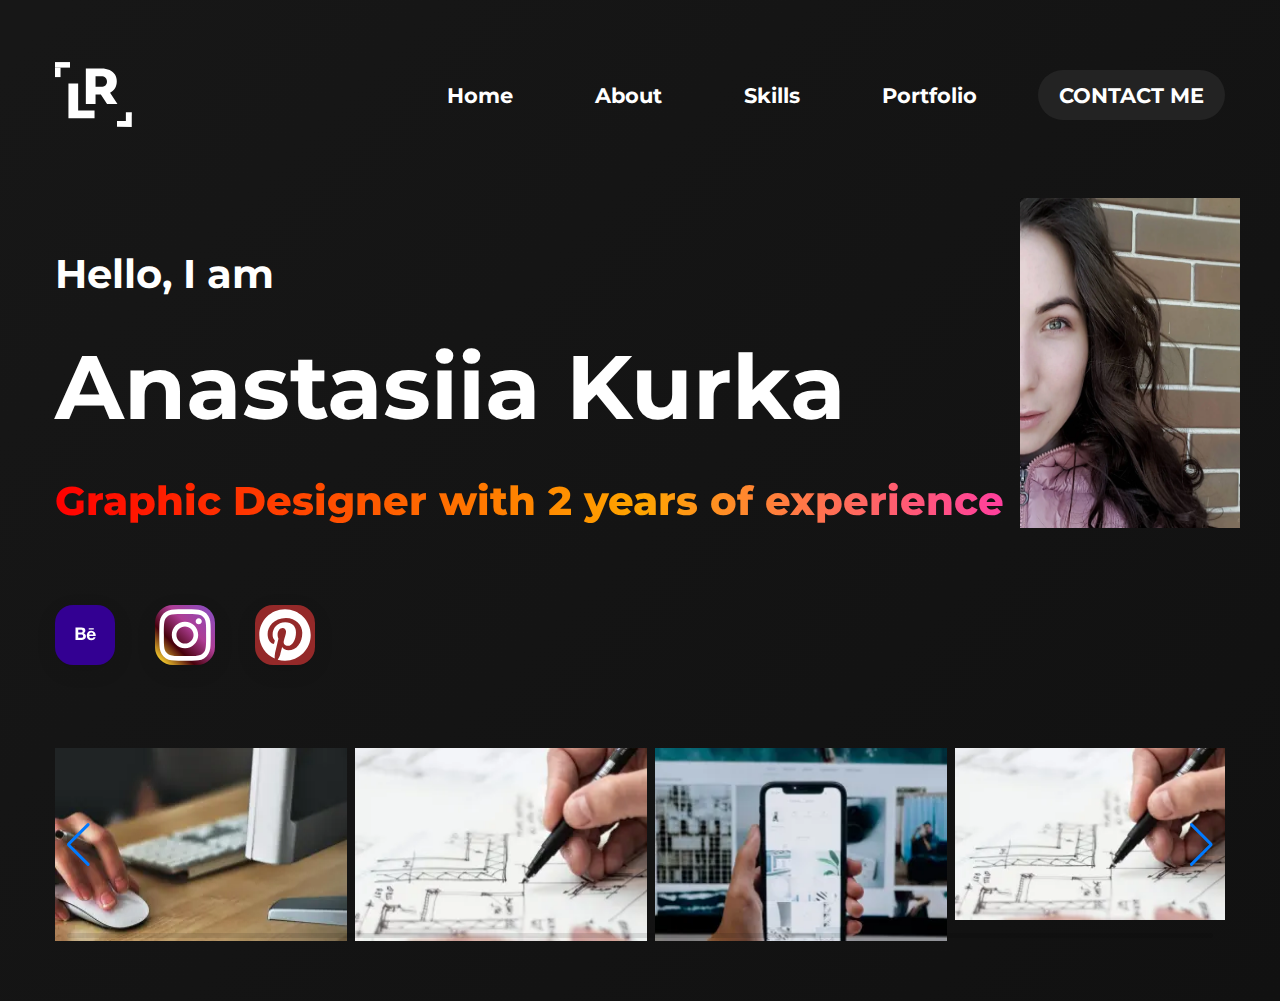
==== commit 18881e68: "11.02.2022 burger__done" ====
--- a/home.html
+++ b/home.html
@@ -3,27 +3,49 @@
 
 <head>
 	<title>Главная</title>
-	<meta charset="UTF-8">
-	<meta name="format-detection" content="telephone=no">
+	<meta charset="UTF-8" />
+	<meta name="format-detection" content="telephone=no" />
 	<!-- <style>body{opacity: 0;}</style> -->
-	<link rel="stylesheet" href="css/style.min.css?_v=20220210210421">
-	<link rel="shortcut icon" href="favicon.ico">
+	<link rel="stylesheet" href="css/style.min.css?_v=20220211210211" />
+	<link rel="shortcut icon" href="favicon.ico" />
 	<!-- <meta name="robots" content="noindex, nofollow"> -->
-	<meta name="viewport" content="width=device-width, initial-scale=1.0">
+	<meta name="viewport" content="width=device-width, initial-scale=1.0" />
+	<!-- <link rel="preconnect" href="https://fonts.googleapis.com" />
+  <link rel="preconnect" href="https://fonts.gstatic.com" crossorigin />
+  <link
+    href="https://fonts.googleapis.com/css2?family=Yanone+Kaffeesatz:wght@400;500;600;700&display=swap&_v=20220211210211"
+    rel="stylesheet"
+  /> -->
 </head>
 
 <body>
 	<div class="wrapper">
 		<header class="header">
+			<button type="button" class="menu__icon icon-menu"><span></span></button>
 			<div class="header__container">
 				<div class="header__menu menu">
-					<button type="button" class="menu__icon icon-menu"><span></span></button>
 					<nav class="menu__body">
 						<ul class="menu__list">
 							<li class="menu__item">
-								<a href="" class="menu__link">Hello world</a>
-								<a href="" class="menu__link">Hello world</a>
-								<a href="" class="menu__link">Hello world</a>
+								<a href="" class="menu__link">Home</a>
+							</li>
+							<li class="menu__item">
+								<a href="" class="menu__link">About</a>
+							</li>
+							<li class="menu__item">
+								<a href="" class="menu__link">Skills</a>
+							</li>
+							<li class="menu__item">
+								<a href="" class="menu__link">Skills</a>
+							</li>
+							<li class="menu__item">
+								<a href="" class="menu__link">Skills</a>
+							</li>
+							<li class="menu__item">
+								<a href="" class="menu__link">Portfolio</a>
+							</li>
+							<li class="menu__item">
+								<a href="" class="menu__link">Portfolio</a>
 							</li>
 						</ul>
 					</nav>
@@ -153,7 +175,7 @@
 	</div>
 </div>
  -->
-	<script src="js/app.min.js?_v=20220210210421"></script>
+	<script src="js/app.min.js?_v=20220211210211"></script>
 </body>
 
 </html>--- a/css/style.min.css
+++ b/css/style.min.css
@@ -1 +1 @@
-@charset "UTF-8";@import url(https://fonts.googleapis.com/css?family=Montserrat:100,200,300,regular,500,600,700,800,900&display=swap);[class*=_icon-]:before{font-family:icons;font-style:normal;font-weight:400;font-variant:normal;text-transform:none;line-height:1;-webkit-font-smoothing:antialiased;-moz-osx-font-smoothing:grayscale}[class*=_icon-]:before{display:block}[class*=_icon-] .icon-ak-logo:before{content:"\e900";color:#fff}[class*=_icon-] .icon-arrow-right:before{content:"\e901"}[class*=_icon-] .icon-arrow-left:before{content:"\e902"}[class*=_icon-] .icon-mobile:before{content:"\e903"}[class*=_icon-] .icon-cell-phone:before{content:"\e903"}[class*=_icon-] .icon-handheld:before{content:"\e903"}[class*=_icon-] .icon-pinterest:before{content:"\e904"}[class*=_icon-] .icon-behance:before{content:"\e905"}[class*=_icon-] .icon-instagram:before{content:"\e906"}*{padding:0;margin:0;border:0}*,:after,:before{-webkit-box-sizing:border-box;box-sizing:border-box}:active,:focus{outline:0}a:active,a:focus{outline:0}a{-webkit-transition:all .3s ease 0s;-o-transition:all .3s ease 0s;transition:all .3s ease 0s}body,html{height:100%;min-width:320px}body{color:#000;line-height:1;font-family:Montserrat,sans-serif;font-size:1.0625rem;-ms-text-size-adjust:100%;-moz-text-size-adjust:100%;-webkit-text-size-adjust:100%;-webkit-font-smoothing:antialiased;-moz-osx-font-smoothing:grayscale}button,input,textarea{font-family:Montserrat,sans-serif;font-size:inherit}button{cursor:pointer;color:inherit;background-color:inherit}a{color:inherit}a:link,a:visited{text-decoration:none}a:hover{text-decoration:none}ul li{list-style:none}img{vertical-align:top}h1,h2,h3,h4,h5,h6{font-weight:inherit;font-size:inherit}.lock body{overflow:hidden;-ms-touch-action:none;touch-action:none}.wrapper{min-height:100%;display:-webkit-box;display:-ms-flexbox;display:flex;-webkit-box-orient:vertical;-webkit-box-direction:normal;-ms-flex-direction:column;flex-direction:column;overflow:hidden}.wrapper>main{-webkit-box-flex:1;-ms-flex:1 1 auto;flex:1 1 auto}.wrapper>*{min-width:0}[class*=__container]{max-width:73.125rem;-webkit-box-sizing:content-box;box-sizing:content-box;margin:0 auto;padding:0 .9375rem}[class*=-ibg]{position:relative}[class*=-ibg] img{position:absolute;width:100%;height:100%;top:0;left:0;-o-object-fit:cover;object-fit:cover}[class*=-ibg_contain] img{-o-object-fit:contain;object-fit:contain}.wrapper{width:100%;background:-o-linear-gradient(315deg,#171717 2.88%,#111 100%);background:linear-gradient(135deg,#171717 2.88%,#111 100%)}.header__container{display:-webkit-box;display:-ms-flexbox;display:flex;-webkit-box-align:center;-ms-flex-align:center;align-items:center}@supports (padding-top:clamp(0.9375rem ,-0.1306818182rem + 5.3409090909vw ,3.875rem)){.header__container{padding-top:clamp(.9375rem ,-.1306818182rem + 5.3409090909vw ,3.875rem)}}@supports not (padding-top:clamp(0.9375rem ,-0.1306818182rem + 5.3409090909vw ,3.875rem)){.header__container{padding-top:calc(.9375rem + 2.9375 * (100vw - 20rem)/ 55)}}@supports (padding-bottom:clamp(0.9375rem ,-0.1306818182rem + 5.3409090909vw ,3.875rem)){.header__container{padding-bottom:clamp(.9375rem ,-.1306818182rem + 5.3409090909vw ,3.875rem)}}@supports not (padding-bottom:clamp(0.9375rem ,-0.1306818182rem + 5.3409090909vw ,3.875rem)){.header__container{padding-bottom:calc(.9375rem + 2.9375 * (100vw - 20rem)/ 55)}}.logo-header{display:-webkit-box;display:-ms-flexbox;display:flex;-webkit-box-flex:1;-ms-flex:1 1 auto;flex:1 1 auto}.logo-header__link{display:-webkit-inline-box;display:-ms-inline-flexbox;display:inline-flex;-webkit-box-pack:center;-ms-flex-pack:center;justify-content:center;-webkit-box-align:center;-ms-flex-align:center;align-items:center}.logo-header__link_ak{-webkit-transition:all .2s ease 0s;-o-transition:all .2s ease 0s;transition:all .2s ease 0s;fill:#fff;-webkit-box-shadow:0 6px 20px rgba(0,0,0,.1);box-shadow:0 6px 20px rgba(0,0,0,.1)}.logo-header__link:hover{background:#4e4e4e;-webkit-box-shadow:0 6px 20px rgba(0,0,0,.1);box-shadow:0 6px 20px rgba(0,0,0,.1)}.logo-header__link:focus{background:#9b9b9b;-webkit-box-shadow:0 6px 20px rgba(0,0,0,.1);box-shadow:0 6px 20px rgba(0,0,0,.1)}.menu-main{display:-webkit-box;display:-ms-flexbox;display:flex;-webkit-column-gap:1.875rem;-moz-column-gap:1.875rem;column-gap:1.875rem;-ms-flex-wrap:wrap;flex-wrap:wrap}@supports (gap:clamp(1.5625rem ,-0.2305825243rem + 3.640776699vw ,2.5rem)){.menu-main{gap:clamp(1.5625rem ,-.2305825243rem + 3.640776699vw ,2.5rem)}}@supports not (gap:clamp(1.5625rem ,-0.2305825243rem + 3.640776699vw ,2.5rem)){.menu-main{gap:calc(1.5625rem + .9375 * (100vw - 49.25rem)/ 25.75)}}.menu-main__links{padding:.78125rem 1.3125rem;font-style:normal;font-weight:700;line-height:1.3125rem;color:#fff}@supports (font-size:clamp(0.875rem ,0.5163834951rem + 0.7281553398vw ,1.0625rem)){.menu-main__links{font-size:clamp(.875rem ,.5163834951rem + .7281553398vw ,1.0625rem)}}@supports not (font-size:clamp(0.875rem ,0.5163834951rem + 0.7281553398vw ,1.0625rem)){.menu-main__links{font-size:calc(.875rem + .1875 * (100vw - 49.25rem)/ 25.75)}}.menu-main__links_radius{font-style:normal;font-weight:700;line-height:1.3125rem;color:#fff;background:#232323;-webkit-backdrop-filter:blur(4px);backdrop-filter:blur(4px);padding:.78125rem 1.3125rem;border-radius:30px}@supports (font-size:clamp(0.875rem ,0.5163834951rem + 0.7281553398vw ,1.0625rem)){.menu-main__links_radius{font-size:clamp(.875rem ,.5163834951rem + .7281553398vw ,1.0625rem)}}@supports not (font-size:clamp(0.875rem ,0.5163834951rem + 0.7281553398vw ,1.0625rem)){.menu-main__links_radius{font-size:calc(.875rem + .1875 * (100vw - 49.25rem)/ 25.75)}}.menu-main__links:hover{color:#fff;background:#232323;-webkit-backdrop-filter:blur(4px);backdrop-filter:blur(4px);border-radius:30px}.header-call{display:none}.header-call__link_fill{-webkit-transition:all .2s ease 0s;-o-transition:all .2s ease 0s;transition:all .2s ease 0s;fill:#fff;-webkit-box-shadow:0 6px 20px rgba(0,0,0,.1);box-shadow:0 6px 20px rgba(0,0,0,.1)}.icon-menu{display:none}.menu__body{display:none}.section__container{position:relative}.section-about{padding:3.75rem 0}.info-about__greet{font-style:normal;font-weight:700;color:#fff}@supports (font-size:clamp(1.5rem ,1.1363636364rem + 1.8181818182vw ,2.5rem)){.info-about__greet{font-size:clamp(1.5rem ,1.1363636364rem + 1.8181818182vw ,2.5rem)}}@supports not (font-size:clamp(1.5rem ,1.1363636364rem + 1.8181818182vw ,2.5rem)){.info-about__greet{font-size:calc(1.5rem + 1 * (100vw - 20rem)/ 55)}}@supports (line-height:clamp(1.5rem ,0.9318181818rem + 2.8409090909vw ,3.0625rem)){.info-about__greet{line-height:clamp(1.5rem ,.9318181818rem + 2.8409090909vw ,3.0625rem)}}@supports not (line-height:clamp(1.5rem ,0.9318181818rem + 2.8409090909vw ,3.0625rem)){.info-about__greet{line-height:calc(1.5rem + 1.5625 * (100vw - 20rem)/ 55)}}.info-about__photo{position:absolute;left:980px;bottom:413px}.info-about__name{padding:2.5rem 0 0 0;font-weight:700;color:#fff}@supports (font-size:clamp(2.8125rem ,1.7897727273rem + 5.1136363636vw ,5.625rem)){.info-about__name{font-size:clamp(2.8125rem ,1.7897727273rem + 5.1136363636vw ,5.625rem)}}@supports not (font-size:clamp(2.8125rem ,1.7897727273rem + 5.1136363636vw ,5.625rem)){.info-about__name{font-size:calc(2.8125rem + 2.8125 * (100vw - 20rem)/ 55)}}@supports (line-height:clamp(3.75rem ,2.8863636364rem + 4.3181818182vw ,6.125rem)){.info-about__name{line-height:clamp(3.75rem ,2.8863636364rem + 4.3181818182vw ,6.125rem)}}@supports not (line-height:clamp(3.75rem ,2.8863636364rem + 4.3181818182vw ,6.125rem)){.info-about__name{line-height:calc(3.75rem + 2.375 * (100vw - 20rem)/ 55)}}.info-about__profession{padding:2.5rem 0 0 0;font-style:normal;font-weight:800;font-size:2.5rem;line-height:3.0625rem;color:transparent;-webkit-background-clip:text;background-clip:text;background-image:-webkit-gradient(linear,left top,right top,from(red),color-stop(orange),to(fuchsia));background-image:-o-linear-gradient(left,red,orange,#f0f);background-image:linear-gradient(90deg,red,orange,#f0f)}@supports (font-size:clamp(1.375rem ,0.9659090909rem + 2.0454545455vw ,2.5rem)){.info-about__profession{font-size:clamp(1.375rem ,.9659090909rem + 2.0454545455vw ,2.5rem)}}@supports not (font-size:clamp(1.375rem ,0.9659090909rem + 2.0454545455vw ,2.5rem)){.info-about__profession{font-size:calc(1.375rem + 1.125 * (100vw - 20rem)/ 55)}}@supports (line-height:clamp(2.5rem ,2.2954545455rem + 1.0227272727vw ,3.0625rem)){.info-about__profession{line-height:clamp(2.5rem ,2.2954545455rem + 1.0227272727vw ,3.0625rem)}}@supports not (line-height:clamp(2.5rem ,2.2954545455rem + 1.0227272727vw ,3.0625rem)){.info-about__profession{line-height:calc(2.5rem + .5625 * (100vw - 20rem)/ 55)}}.social-info{display:-webkit-box;display:-ms-flexbox;display:flex;gap:2.5rem}@supports (padding-top:clamp(1.5625rem ,1.2215909091rem + 1.7045454545vw ,2.5rem)){.social-info{padding-top:clamp(1.5625rem ,1.2215909091rem + 1.7045454545vw ,2.5rem)}}@supports not (padding-top:clamp(1.5625rem ,1.2215909091rem + 1.7045454545vw ,2.5rem)){.social-info{padding-top:calc(1.5625rem + .9375 * (100vw - 20rem)/ 55)}}@supports (padding-bottom:clamp(1.5625rem ,1.2215909091rem + 1.7045454545vw ,2.5rem)){.social-info{padding-bottom:clamp(1.5625rem ,1.2215909091rem + 1.7045454545vw ,2.5rem)}}@supports not (padding-bottom:clamp(1.5625rem ,1.2215909091rem + 1.7045454545vw ,2.5rem)){.social-info{padding-bottom:calc(1.5625rem + .9375 * (100vw - 20rem)/ 55)}}.social-info__links_background_behance{background:#2258e4;background:#330092;-webkit-box-shadow:0 6px 20px rgba(0,0,0,.1);box-shadow:0 6px 20px rgba(0,0,0,.1);border-radius:18px}.social-info__links_background_instagram{background:-o-linear-gradient(45.28deg,#f7cd2e 7.91%,#47010b 32.89%,#ae3d94 60.69%,#8c4cbe 93.33%);background:linear-gradient(44.72deg,#f7cd2e 7.91%,#47010b 32.89%,#ae3d94 60.69%,#8c4cbe 93.33%);-webkit-box-shadow:0 6px 20px rgba(0,0,0,.1);box-shadow:0 6px 20px rgba(0,0,0,.1);border-radius:18px}.social-info__links_background_pinterest{background:#942929;-webkit-box-shadow:0 6px 20px rgba(0,0,0,.1);box-shadow:0 6px 20px rgba(0,0,0,.1);border-radius:18px}.social-info__links_behance{fill:#fff;-webkit-transform:translate(.9375rem,1.25rem);-ms-transform:translate(.9375rem,1.25rem);transform:translate(.9375rem,1.25rem)}.social-info__links_instagram{fill:#fff}.social-info__links_pinterest{fill:#fff}.swiper{overflow:hidden}.swiper-wrapper{width:100%;height:100%;-webkit-box-sizing:content-box;box-sizing:content-box;display:-webkit-box;display:-ms-flexbox;display:flex;position:relative}.swiper-vertical .swiper-wrapper{-webkit-box-orient:vertical;-webkit-box-direction:normal;-ms-flex-direction:column;flex-direction:column}.swiper-autoheight .swiper-wrapper{-webkit-box-align:start;-ms-flex-align:start;align-items:flex-start}.swiper-initialized .swiper-slide{-ms-flex-negative:0;flex-shrink:0}.swiper-android .swiper-slide,.swiper-android .swiper-wrapper{-webkit-transform:translate3d(0,0,0);transform:translate3d(0,0,0)}.swiper-button-lock{display:none!important}@font-face{font-family:swiper-icons;src:url("data:application/font-woff;charset=utf-8;base64, [base64]//wADZ2x5ZgAAAywAAADMAAAD2MHtryVoZWFkAAABbAAAADAAAAA2E2+eoWhoZWEAAAGcAAAAHwAAACQC9gDzaG10eAAAAigAAAAZAAAArgJkABFsb2NhAAAC0AAAAFoAAABaFQAUGG1heHAAAAG8AAAAHwAAACAAcABAbmFtZQAAA/gAAAE5AAACXvFdBwlwb3N0AAAFNAAAAGIAAACE5s74hXjaY2BkYGAAYpf5Hu/j+W2+MnAzMYDAzaX6QjD6/4//Bxj5GA8AuRwMYGkAPywL13jaY2BkYGA88P8Agx4j+/8fQDYfA1AEBWgDAIB2BOoAeNpjYGRgYNBh4GdgYgABEMnIABJzYNADCQAACWgAsQB42mNgYfzCOIGBlYGB0YcxjYGBwR1Kf2WQZGhhYGBiYGVmgAFGBiQQkOaawtDAoMBQxXjg/wEGPcYDDA4wNUA2CCgwsAAAO4EL6gAAeNpj2M0gyAACqxgGNWBkZ2D4/wMA+xkDdgAAAHjaY2BgYGaAYBkGRgYQiAHyGMF8FgYHIM3DwMHABGQrMOgyWDLEM1T9/w8UBfEMgLzE////P/5//f/V/xv+r4eaAAeMbAxwIUYmIMHEgKYAYjUcsDAwsLKxc3BycfPw8jEQA/[base64]/uznmfPFBNODM2K7MTQ45YEAZqGP81AmGGcF3iPqOop0r1SPTaTbVkfUe4HXj97wYE+yNwWYxwWu4v1ugWHgo3S1XdZEVqWM7ET0cfnLGxWfkgR42o2PvWrDMBSFj/IHLaF0zKjRgdiVMwScNRAoWUoH78Y2icB/yIY09An6AH2Bdu/UB+yxopYshQiEvnvu0dURgDt8QeC8PDw7Fpji3fEA4z/PEJ6YOB5hKh4dj3EvXhxPqH/SKUY3rJ7srZ4FZnh1PMAtPhwP6fl2PMJMPDgeQ4rY8YT6Gzao0eAEA409DuggmTnFnOcSCiEiLMgxCiTI6Cq5DZUd3Qmp10vO0LaLTd2cjN4fOumlc7lUYbSQcZFkutRG7g6JKZKy0RmdLY680CDnEJ+UMkpFFe1RN7nxdVpXrC4aTtnaurOnYercZg2YVmLN/d/gczfEimrE/fs/bOuq29Zmn8tloORaXgZgGa78yO9/cnXm2BpaGvq25Dv9S4E9+5SIc9PqupJKhYFSSl47+Qcr1mYNAAAAeNptw0cKwkAAAMDZJA8Q7OUJvkLsPfZ6zFVERPy8qHh2YER+3i/BP83vIBLLySsoKimrqKqpa2hp6+jq6RsYGhmbmJqZSy0sraxtbO3sHRydnEMU4uR6yx7JJXveP7WrDycAAAAAAAH//wACeNpjYGRgYOABYhkgZgJCZgZNBkYGLQZtIJsFLMYAAAw3ALgAeNolizEKgDAQBCchRbC2sFER0YD6qVQiBCv/H9ezGI6Z5XBAw8CBK/m5iQQVauVbXLnOrMZv2oLdKFa8Pjuru2hJzGabmOSLzNMzvutpB3N42mNgZGBg4GKQYzBhYMxJLMlj4GBgAYow/P/PAJJhLM6sSoWKfWCAAwDAjgbRAAB42mNgYGBkAIIbCZo5IPrmUn0hGA0AO8EFTQAA");font-weight:400;font-style:normal}:root{--swiper-theme-color:#007aff}.swiper{margin-left:auto;margin-right:auto;position:relative;overflow:hidden;list-style:none;padding:0;z-index:1}.swiper-vertical>.swiper-wrapper{-webkit-box-orient:vertical;-webkit-box-direction:normal;-ms-flex-direction:column;flex-direction:column}.swiper-wrapper{position:relative;width:100%;height:100%;z-index:1;display:-webkit-box;display:-ms-flexbox;display:flex;-webkit-transition-property:-webkit-transform;transition-property:-webkit-transform;-o-transition-property:transform;transition-property:transform;transition-property:transform,-webkit-transform;-webkit-box-sizing:content-box;box-sizing:content-box}.swiper-android .swiper-slide,.swiper-wrapper{-webkit-transform:translate3d(0,0,0);transform:translate3d(0,0,0)}.swiper-pointer-events{-ms-touch-action:pan-y;touch-action:pan-y}.swiper-pointer-events.swiper-vertical{-ms-touch-action:pan-x;touch-action:pan-x}.swiper-slide{-ms-flex-negative:0;flex-shrink:0;width:100%;height:100%;position:relative;-webkit-transition-property:-webkit-transform;transition-property:-webkit-transform;-o-transition-property:transform;transition-property:transform;transition-property:transform,-webkit-transform}.swiper-slide-invisible-blank{visibility:hidden}.swiper-autoheight,.swiper-autoheight .swiper-slide{height:auto}.swiper-autoheight .swiper-wrapper{-webkit-box-align:start;-ms-flex-align:start;align-items:flex-start;-webkit-transition-property:height,-webkit-transform;transition-property:height,-webkit-transform;-o-transition-property:transform,height;transition-property:transform,height;transition-property:transform,height,-webkit-transform}.swiper-3d,.swiper-3d.swiper-css-mode .swiper-wrapper{-webkit-perspective:1200px;perspective:1200px}.swiper-3d .swiper-cube-shadow,.swiper-3d .swiper-slide,.swiper-3d .swiper-slide-shadow,.swiper-3d .swiper-slide-shadow-bottom,.swiper-3d .swiper-slide-shadow-left,.swiper-3d .swiper-slide-shadow-right,.swiper-3d .swiper-slide-shadow-top,.swiper-3d .swiper-wrapper{-webkit-transform-style:preserve-3d;transform-style:preserve-3d}.swiper-3d .swiper-slide-shadow,.swiper-3d .swiper-slide-shadow-bottom,.swiper-3d .swiper-slide-shadow-left,.swiper-3d .swiper-slide-shadow-right,.swiper-3d .swiper-slide-shadow-top{position:absolute;left:0;top:0;width:100%;height:100%;pointer-events:none;z-index:10}.swiper-3d .swiper-slide-shadow{background:rgba(0,0,0,.15)}.swiper-3d .swiper-slide-shadow-left{background-image:-webkit-gradient(linear,right top,left top,from(rgba(0,0,0,.5)),to(rgba(0,0,0,0)));background-image:-o-linear-gradient(right,rgba(0,0,0,.5),rgba(0,0,0,0));background-image:linear-gradient(to left,rgba(0,0,0,.5),rgba(0,0,0,0))}.swiper-3d .swiper-slide-shadow-right{background-image:-webkit-gradient(linear,left top,right top,from(rgba(0,0,0,.5)),to(rgba(0,0,0,0)));background-image:-o-linear-gradient(left,rgba(0,0,0,.5),rgba(0,0,0,0));background-image:linear-gradient(to right,rgba(0,0,0,.5),rgba(0,0,0,0))}.swiper-3d .swiper-slide-shadow-top{background-image:-webkit-gradient(linear,left bottom,left top,from(rgba(0,0,0,.5)),to(rgba(0,0,0,0)));background-image:-o-linear-gradient(bottom,rgba(0,0,0,.5),rgba(0,0,0,0));background-image:linear-gradient(to top,rgba(0,0,0,.5),rgba(0,0,0,0))}.swiper-3d .swiper-slide-shadow-bottom{background-image:-webkit-gradient(linear,left top,left bottom,from(rgba(0,0,0,.5)),to(rgba(0,0,0,0)));background-image:-o-linear-gradient(top,rgba(0,0,0,.5),rgba(0,0,0,0));background-image:linear-gradient(to bottom,rgba(0,0,0,.5),rgba(0,0,0,0))}.swiper-css-mode>.swiper-wrapper{overflow:auto;scrollbar-width:none;-ms-overflow-style:none}.swiper-css-mode>.swiper-wrapper::-webkit-scrollbar{display:none}.swiper-css-mode>.swiper-wrapper>.swiper-slide{scroll-snap-align:start start}.swiper-horizontal.swiper-css-mode>.swiper-wrapper{-ms-scroll-snap-type:x mandatory;scroll-snap-type:x mandatory}.swiper-vertical.swiper-css-mode>.swiper-wrapper{-ms-scroll-snap-type:y mandatory;scroll-snap-type:y mandatory}.swiper-centered>.swiper-wrapper::before{content:"";-ms-flex-negative:0;flex-shrink:0;-webkit-box-ordinal-group:10000;-ms-flex-order:9999;order:9999}.swiper-centered.swiper-horizontal>.swiper-wrapper>.swiper-slide:first-child{-webkit-margin-start:var(--swiper-centered-offset-before);margin-inline-start:var(--swiper-centered-offset-before)}.swiper-centered.swiper-horizontal>.swiper-wrapper::before{height:100%;min-height:1px;width:var(--swiper-centered-offset-after)}.swiper-centered.swiper-vertical>.swiper-wrapper>.swiper-slide:first-child{-webkit-margin-before:var(--swiper-centered-offset-before);margin-block-start:var(--swiper-centered-offset-before)}.swiper-centered.swiper-vertical>.swiper-wrapper::before{width:100%;min-width:1px;height:var(--swiper-centered-offset-after)}.swiper-centered>.swiper-wrapper>.swiper-slide{scroll-snap-align:center center}.swiper-virtual.swiper-css-mode .swiper-wrapper::after{content:"";position:absolute;left:0;top:0;pointer-events:none}.swiper-virtual.swiper-css-mode.swiper-horizontal .swiper-wrapper::after{height:1px;width:var(--swiper-virtual-size)}.swiper-virtual.swiper-css-mode.swiper-vertical .swiper-wrapper::after{width:1px;height:var(--swiper-virtual-size)}:root{--swiper-navigation-size:44px}.swiper-button-next,.swiper-button-prev{position:absolute;top:50%;width:calc(var(--swiper-navigation-size)/ 44 * 27);height:var(--swiper-navigation-size);margin-top:calc(0px - var(--swiper-navigation-size)/ 2);z-index:10;cursor:pointer;display:-webkit-box;display:-ms-flexbox;display:flex;-webkit-box-align:center;-ms-flex-align:center;align-items:center;-webkit-box-pack:center;-ms-flex-pack:center;justify-content:center;color:var(--swiper-navigation-color,var(--swiper-theme-color))}.swiper-button-next.swiper-button-disabled,.swiper-button-prev.swiper-button-disabled{opacity:.35;cursor:auto;pointer-events:none}.swiper-button-next:after,.swiper-button-prev:after{font-family:swiper-icons;font-size:var(--swiper-navigation-size);text-transform:none!important;letter-spacing:0;text-transform:none;font-variant:initial;line-height:1}.swiper-button-prev,.swiper-rtl .swiper-button-next{left:10px;right:auto}.swiper-button-prev:after,.swiper-rtl .swiper-button-next:after{content:"prev"}.swiper-button-next,.swiper-rtl .swiper-button-prev{right:10px;left:auto}.swiper-button-next:after,.swiper-rtl .swiper-button-prev:after{content:"next"}.swiper-button-lock{display:none}.swiper-pagination{position:absolute;text-align:center;-webkit-transition:.3s opacity;-o-transition:.3s opacity;transition:.3s opacity;-webkit-transform:translate3d(0,0,0);transform:translate3d(0,0,0);z-index:10}.swiper-pagination.swiper-pagination-hidden{opacity:0}.swiper-horizontal>.swiper-pagination-bullets,.swiper-pagination-bullets.swiper-pagination-horizontal,.swiper-pagination-custom,.swiper-pagination-fraction{bottom:10px;left:0;width:100%}.swiper-pagination-bullets-dynamic{overflow:hidden;font-size:0}.swiper-pagination-bullets-dynamic .swiper-pagination-bullet{-webkit-transform:scale(.33);-ms-transform:scale(.33);transform:scale(.33);position:relative}.swiper-pagination-bullets-dynamic .swiper-pagination-bullet-active{-webkit-transform:scale(1);-ms-transform:scale(1);transform:scale(1)}.swiper-pagination-bullets-dynamic .swiper-pagination-bullet-active-main{-webkit-transform:scale(1);-ms-transform:scale(1);transform:scale(1)}.swiper-pagination-bullets-dynamic .swiper-pagination-bullet-active-prev{-webkit-transform:scale(.66);-ms-transform:scale(.66);transform:scale(.66)}.swiper-pagination-bullets-dynamic .swiper-pagination-bullet-active-prev-prev{-webkit-transform:scale(.33);-ms-transform:scale(.33);transform:scale(.33)}.swiper-pagination-bullets-dynamic .swiper-pagination-bullet-active-next{-webkit-transform:scale(.66);-ms-transform:scale(.66);transform:scale(.66)}.swiper-pagination-bullets-dynamic .swiper-pagination-bullet-active-next-next{-webkit-transform:scale(.33);-ms-transform:scale(.33);transform:scale(.33)}.swiper-pagination-bullet{width:var(--swiper-pagination-bullet-width,var(--swiper-pagination-bullet-size,8px));height:var(--swiper-pagination-bullet-height,var(--swiper-pagination-bullet-size,8px));display:inline-block;border-radius:50%;background:var(--swiper-pagination-bullet-inactive-color,#000);opacity:var(--swiper-pagination-bullet-inactive-opacity,.2)}button.swiper-pagination-bullet{border:none;margin:0;padding:0;-webkit-box-shadow:none;box-shadow:none;-webkit-appearance:none;-moz-appearance:none;appearance:none}.swiper-pagination-clickable .swiper-pagination-bullet{cursor:pointer}.swiper-pagination-bullet:only-child{display:none!important}.swiper-pagination-bullet-active{opacity:var(--swiper-pagination-bullet-opacity,1);background:var(--swiper-pagination-color,var(--swiper-theme-color))}.swiper-pagination-vertical.swiper-pagination-bullets,.swiper-vertical>.swiper-pagination-bullets{right:10px;top:50%;-webkit-transform:translate3d(0,-50%,0);transform:translate3d(0,-50%,0)}.swiper-pagination-vertical.swiper-pagination-bullets .swiper-pagination-bullet,.swiper-vertical>.swiper-pagination-bullets .swiper-pagination-bullet{margin:var(--swiper-pagination-bullet-vertical-gap,6px) 0;display:block}.swiper-pagination-vertical.swiper-pagination-bullets.swiper-pagination-bullets-dynamic,.swiper-vertical>.swiper-pagination-bullets.swiper-pagination-bullets-dynamic{top:50%;-webkit-transform:translateY(-50%);-ms-transform:translateY(-50%);transform:translateY(-50%);width:8px}.swiper-pagination-vertical.swiper-pagination-bullets.swiper-pagination-bullets-dynamic .swiper-pagination-bullet,.swiper-vertical>.swiper-pagination-bullets.swiper-pagination-bullets-dynamic .swiper-pagination-bullet{display:inline-block;-webkit-transition:.2s top,.2s -webkit-transform;transition:.2s top,.2s -webkit-transform;-o-transition:.2s transform,.2s top;transition:.2s transform,.2s top;transition:.2s transform,.2s top,.2s -webkit-transform}.swiper-horizontal>.swiper-pagination-bullets .swiper-pagination-bullet,.swiper-pagination-horizontal.swiper-pagination-bullets .swiper-pagination-bullet{margin:0 var(--swiper-pagination-bullet-horizontal-gap,4px)}.swiper-horizontal>.swiper-pagination-bullets.swiper-pagination-bullets-dynamic,.swiper-pagination-horizontal.swiper-pagination-bullets.swiper-pagination-bullets-dynamic{left:50%;-webkit-transform:translateX(-50%);-ms-transform:translateX(-50%);transform:translateX(-50%);white-space:nowrap}.swiper-horizontal>.swiper-pagination-bullets.swiper-pagination-bullets-dynamic .swiper-pagination-bullet,.swiper-pagination-horizontal.swiper-pagination-bullets.swiper-pagination-bullets-dynamic .swiper-pagination-bullet{-webkit-transition:.2s left,.2s -webkit-transform;transition:.2s left,.2s -webkit-transform;-o-transition:.2s transform,.2s left;transition:.2s transform,.2s left;transition:.2s transform,.2s left,.2s -webkit-transform}.swiper-horizontal.swiper-rtl>.swiper-pagination-bullets-dynamic .swiper-pagination-bullet{-webkit-transition:.2s right,.2s -webkit-transform;transition:.2s right,.2s -webkit-transform;-o-transition:.2s transform,.2s right;transition:.2s transform,.2s right;transition:.2s transform,.2s right,.2s -webkit-transform}.swiper-pagination-progressbar{background:rgba(0,0,0,.25);position:absolute}.swiper-pagination-progressbar .swiper-pagination-progressbar-fill{background:var(--swiper-pagination-color,var(--swiper-theme-color));position:absolute;left:0;top:0;width:100%;height:100%;-webkit-transform:scale(0);-ms-transform:scale(0);transform:scale(0);-webkit-transform-origin:left top;-ms-transform-origin:left top;transform-origin:left top}.swiper-rtl .swiper-pagination-progressbar .swiper-pagination-progressbar-fill{-webkit-transform-origin:right top;-ms-transform-origin:right top;transform-origin:right top}.swiper-horizontal>.swiper-pagination-progressbar,.swiper-pagination-progressbar.swiper-pagination-horizontal,.swiper-pagination-progressbar.swiper-pagination-vertical.swiper-pagination-progressbar-opposite,.swiper-vertical>.swiper-pagination-progressbar.swiper-pagination-progressbar-opposite{width:100%;height:4px;left:0;top:0}.swiper-horizontal>.swiper-pagination-progressbar.swiper-pagination-progressbar-opposite,.swiper-pagination-progressbar.swiper-pagination-horizontal.swiper-pagination-progressbar-opposite,.swiper-pagination-progressbar.swiper-pagination-vertical,.swiper-vertical>.swiper-pagination-progressbar{width:4px;height:100%;left:0;top:0}.swiper-pagination-lock{display:none}.swiper-scrollbar{border-radius:10px;position:relative;-ms-touch-action:none;background:rgba(0,0,0,.1)}.swiper-horizontal>.swiper-scrollbar{position:absolute;left:1%;bottom:3px;z-index:50;height:5px;width:98%}.swiper-vertical>.swiper-scrollbar{position:absolute;right:3px;top:1%;z-index:50;width:5px;height:98%}.swiper-scrollbar-drag{height:100%;width:100%;position:relative;background:rgba(0,0,0,.5);border-radius:10px;left:0;top:0}.swiper-scrollbar-cursor-drag{cursor:move}.swiper-scrollbar-lock{display:none}.swiper-zoom-container{width:100%;height:100%;display:-webkit-box;display:-ms-flexbox;display:flex;-webkit-box-pack:center;-ms-flex-pack:center;justify-content:center;-webkit-box-align:center;-ms-flex-align:center;align-items:center;text-align:center}.swiper-zoom-container>canvas,.swiper-zoom-container>img,.swiper-zoom-container>svg{max-width:100%;max-height:100%;-o-object-fit:contain;object-fit:contain}.swiper-slide-zoomed{cursor:move}.swiper-lazy-preloader{width:42px;height:42px;position:absolute;left:50%;top:50%;margin-left:-21px;margin-top:-21px;z-index:10;-webkit-transform-origin:50%;-ms-transform-origin:50%;transform-origin:50%;-webkit-animation:swiper-preloader-spin 1s infinite linear;animation:swiper-preloader-spin 1s infinite linear;-webkit-box-sizing:border-box;box-sizing:border-box;border:4px solid var(--swiper-preloader-color,var(--swiper-theme-color));border-radius:50%;border-top-color:transparent}.swiper-lazy-preloader-white{--swiper-preloader-color:#fff}.swiper-lazy-preloader-black{--swiper-preloader-color:#000}@-webkit-keyframes swiper-preloader-spin{100%{-webkit-transform:rotate(360deg);transform:rotate(360deg)}}@keyframes swiper-preloader-spin{100%{-webkit-transform:rotate(360deg);transform:rotate(360deg)}}.swiper .swiper-notification{position:absolute;left:0;top:0;pointer-events:none;opacity:0;z-index:-1000}.swiper-free-mode>.swiper-wrapper{-webkit-transition-timing-function:ease-out;-o-transition-timing-function:ease-out;transition-timing-function:ease-out;margin:0 auto}.swiper-grid>.swiper-wrapper{-ms-flex-wrap:wrap;flex-wrap:wrap}.swiper-grid-column>.swiper-wrapper{-ms-flex-wrap:wrap;flex-wrap:wrap;-webkit-box-orient:vertical;-webkit-box-direction:normal;-ms-flex-direction:column;flex-direction:column}.swiper-fade.swiper-free-mode .swiper-slide{-webkit-transition-timing-function:ease-out;-o-transition-timing-function:ease-out;transition-timing-function:ease-out}.swiper-fade .swiper-slide{pointer-events:none;-webkit-transition-property:opacity;-o-transition-property:opacity;transition-property:opacity}.swiper-fade .swiper-slide .swiper-slide{pointer-events:none}.swiper-fade .swiper-slide-active,.swiper-fade .swiper-slide-active .swiper-slide-active{pointer-events:auto}.swiper-cube{overflow:visible}.swiper-cube .swiper-slide{pointer-events:none;-webkit-backface-visibility:hidden;backface-visibility:hidden;z-index:1;visibility:hidden;-webkit-transform-origin:0 0;-ms-transform-origin:0 0;transform-origin:0 0;width:100%;height:100%}.swiper-cube .swiper-slide .swiper-slide{pointer-events:none}.swiper-cube.swiper-rtl .swiper-slide{-webkit-transform-origin:100% 0;-ms-transform-origin:100% 0;transform-origin:100% 0}.swiper-cube .swiper-slide-active,.swiper-cube .swiper-slide-active .swiper-slide-active{pointer-events:auto}.swiper-cube .swiper-slide-active,.swiper-cube .swiper-slide-next,.swiper-cube .swiper-slide-next+.swiper-slide,.swiper-cube .swiper-slide-prev{pointer-events:auto;visibility:visible}.swiper-cube .swiper-slide-shadow-bottom,.swiper-cube .swiper-slide-shadow-left,.swiper-cube .swiper-slide-shadow-right,.swiper-cube .swiper-slide-shadow-top{z-index:0;-webkit-backface-visibility:hidden;backface-visibility:hidden}.swiper-cube .swiper-cube-shadow{position:absolute;left:0;bottom:0;width:100%;height:100%;opacity:.6;z-index:0}.swiper-cube .swiper-cube-shadow:before{content:"";background:#000;position:absolute;left:0;top:0;bottom:0;right:0;-webkit-filter:blur(50px);filter:blur(50px)}.swiper-flip{overflow:visible}.swiper-flip .swiper-slide{pointer-events:none;-webkit-backface-visibility:hidden;backface-visibility:hidden;z-index:1}.swiper-flip .swiper-slide .swiper-slide{pointer-events:none}.swiper-flip .swiper-slide-active,.swiper-flip .swiper-slide-active .swiper-slide-active{pointer-events:auto}.swiper-flip .swiper-slide-shadow-bottom,.swiper-flip .swiper-slide-shadow-left,.swiper-flip .swiper-slide-shadow-right,.swiper-flip .swiper-slide-shadow-top{z-index:0;-webkit-backface-visibility:hidden;backface-visibility:hidden}.swiper-creative .swiper-slide{-webkit-backface-visibility:hidden;backface-visibility:hidden;overflow:hidden;-webkit-transition-property:opacity,height,-webkit-transform;transition-property:opacity,height,-webkit-transform;-o-transition-property:transform,opacity,height;transition-property:transform,opacity,height;transition-property:transform,opacity,height,-webkit-transform}.swiper-cards{overflow:visible}.swiper-cards .swiper-slide{-webkit-transform-origin:center bottom;-ms-transform-origin:center bottom;transform-origin:center bottom;-webkit-backface-visibility:hidden;backface-visibility:hidden;overflow:hidden}@font-face{font-family:swiper-icons;src:url("data:application/font-woff;charset=utf-8;base64, [base64]//wADZ2x5ZgAAAywAAADMAAAD2MHtryVoZWFkAAABbAAAADAAAAA2E2+eoWhoZWEAAAGcAAAAHwAAACQC9gDzaG10eAAAAigAAAAZAAAArgJkABFsb2NhAAAC0AAAAFoAAABaFQAUGG1heHAAAAG8AAAAHwAAACAAcABAbmFtZQAAA/gAAAE5AAACXvFdBwlwb3N0AAAFNAAAAGIAAACE5s74hXjaY2BkYGAAYpf5Hu/j+W2+MnAzMYDAzaX6QjD6/4//Bxj5GA8AuRwMYGkAPywL13jaY2BkYGA88P8Agx4j+/8fQDYfA1AEBWgDAIB2BOoAeNpjYGRgYNBh4GdgYgABEMnIABJzYNADCQAACWgAsQB42mNgYfzCOIGBlYGB0YcxjYGBwR1Kf2WQZGhhYGBiYGVmgAFGBiQQkOaawtDAoMBQxXjg/wEGPcYDDA4wNUA2CCgwsAAAO4EL6gAAeNpj2M0gyAACqxgGNWBkZ2D4/wMA+xkDdgAAAHjaY2BgYGaAYBkGRgYQiAHyGMF8FgYHIM3DwMHABGQrMOgyWDLEM1T9/w8UBfEMgLzE////P/5//f/V/xv+r4eaAAeMbAxwIUYmIMHEgKYAYjUcsDAwsLKxc3BycfPw8jEQA/[base64]/uznmfPFBNODM2K7MTQ45YEAZqGP81AmGGcF3iPqOop0r1SPTaTbVkfUe4HXj97wYE+yNwWYxwWu4v1ugWHgo3S1XdZEVqWM7ET0cfnLGxWfkgR42o2PvWrDMBSFj/IHLaF0zKjRgdiVMwScNRAoWUoH78Y2icB/yIY09An6AH2Bdu/UB+yxopYshQiEvnvu0dURgDt8QeC8PDw7Fpji3fEA4z/PEJ6YOB5hKh4dj3EvXhxPqH/SKUY3rJ7srZ4FZnh1PMAtPhwP6fl2PMJMPDgeQ4rY8YT6Gzao0eAEA409DuggmTnFnOcSCiEiLMgxCiTI6Cq5DZUd3Qmp10vO0LaLTd2cjN4fOumlc7lUYbSQcZFkutRG7g6JKZKy0RmdLY680CDnEJ+UMkpFFe1RN7nxdVpXrC4aTtnaurOnYercZg2YVmLN/d/gczfEimrE/fs/bOuq29Zmn8tloORaXgZgGa78yO9/cnXm2BpaGvq25Dv9S4E9+5SIc9PqupJKhYFSSl47+Qcr1mYNAAAAeNptw0cKwkAAAMDZJA8Q7OUJvkLsPfZ6zFVERPy8qHh2YER+3i/BP83vIBLLySsoKimrqKqpa2hp6+jq6RsYGhmbmJqZSy0sraxtbO3sHRydnEMU4uR6yx7JJXveP7WrDycAAAAAAAH//wACeNpjYGRgYOABYhkgZgJCZgZNBkYGLQZtIJsFLMYAAAw3ALgAeNolizEKgDAQBCchRbC2sFER0YD6qVQiBCv/H9ezGI6Z5XBAw8CBK/m5iQQVauVbXLnOrMZv2oLdKFa8Pjuru2hJzGabmOSLzNMzvutpB3N42mNgZGBg4GKQYzBhYMxJLMlj4GBgAYow/P/PAJJhLM6sSoWKfWCAAwDAjgbRAAB42mNgYGBkAIIbCZo5IPrmUn0hGA0AO8EFTQAA");font-weight:400;font-style:normal}:root{--swiper-theme-color:#007aff}.swiper{margin-left:auto;margin-right:auto;position:relative;overflow:hidden;list-style:none;padding:0;z-index:1}.swiper-vertical>.swiper-wrapper{-webkit-box-orient:vertical;-webkit-box-direction:normal;-ms-flex-direction:column;flex-direction:column}.swiper-wrapper{position:relative;width:100%;height:100%;z-index:1;display:-webkit-box;display:-ms-flexbox;display:flex;-webkit-transition-property:-webkit-transform;transition-property:-webkit-transform;-o-transition-property:transform;transition-property:transform;transition-property:transform,-webkit-transform;-webkit-box-sizing:content-box;box-sizing:content-box}.swiper-android .swiper-slide,.swiper-wrapper{-webkit-transform:translate3d(0,0,0);transform:translate3d(0,0,0)}.swiper-pointer-events{-ms-touch-action:pan-y;touch-action:pan-y}.swiper-pointer-events.swiper-vertical{-ms-touch-action:pan-x;touch-action:pan-x}.swiper-slide{-ms-flex-negative:0;flex-shrink:0;width:100%;height:100%;position:relative;-webkit-transition-property:-webkit-transform;transition-property:-webkit-transform;-o-transition-property:transform;transition-property:transform;transition-property:transform,-webkit-transform}.swiper-slide-invisible-blank{visibility:hidden}.swiper-autoheight,.swiper-autoheight .swiper-slide{height:auto}.swiper-autoheight .swiper-wrapper{-webkit-box-align:start;-ms-flex-align:start;align-items:flex-start;-webkit-transition-property:height,-webkit-transform;transition-property:height,-webkit-transform;-o-transition-property:transform,height;transition-property:transform,height;transition-property:transform,height,-webkit-transform}.swiper-backface-hidden .swiper-slide{-webkit-transform:translateZ(0);transform:translateZ(0);-webkit-backface-visibility:hidden;backface-visibility:hidden}.swiper-3d,.swiper-3d.swiper-css-mode .swiper-wrapper{-webkit-perspective:1200px;perspective:1200px}.swiper-3d .swiper-cube-shadow,.swiper-3d .swiper-slide,.swiper-3d .swiper-slide-shadow,.swiper-3d .swiper-slide-shadow-bottom,.swiper-3d .swiper-slide-shadow-left,.swiper-3d .swiper-slide-shadow-right,.swiper-3d .swiper-slide-shadow-top,.swiper-3d .swiper-wrapper{-webkit-transform-style:preserve-3d;transform-style:preserve-3d}.swiper-3d .swiper-slide-shadow,.swiper-3d .swiper-slide-shadow-bottom,.swiper-3d .swiper-slide-shadow-left,.swiper-3d .swiper-slide-shadow-right,.swiper-3d .swiper-slide-shadow-top{position:absolute;left:0;top:0;width:100%;height:100%;pointer-events:none;z-index:10}.swiper-3d .swiper-slide-shadow{background:rgba(0,0,0,.15)}.swiper-3d .swiper-slide-shadow-left{background-image:-webkit-gradient(linear,right top,left top,from(rgba(0,0,0,.5)),to(rgba(0,0,0,0)));background-image:-o-linear-gradient(right,rgba(0,0,0,.5),rgba(0,0,0,0));background-image:linear-gradient(to left,rgba(0,0,0,.5),rgba(0,0,0,0))}.swiper-3d .swiper-slide-shadow-right{background-image:-webkit-gradient(linear,left top,right top,from(rgba(0,0,0,.5)),to(rgba(0,0,0,0)));background-image:-o-linear-gradient(left,rgba(0,0,0,.5),rgba(0,0,0,0));background-image:linear-gradient(to right,rgba(0,0,0,.5),rgba(0,0,0,0))}.swiper-3d .swiper-slide-shadow-top{background-image:-webkit-gradient(linear,left bottom,left top,from(rgba(0,0,0,.5)),to(rgba(0,0,0,0)));background-image:-o-linear-gradient(bottom,rgba(0,0,0,.5),rgba(0,0,0,0));background-image:linear-gradient(to top,rgba(0,0,0,.5),rgba(0,0,0,0))}.swiper-3d .swiper-slide-shadow-bottom{background-image:-webkit-gradient(linear,left top,left bottom,from(rgba(0,0,0,.5)),to(rgba(0,0,0,0)));background-image:-o-linear-gradient(top,rgba(0,0,0,.5),rgba(0,0,0,0));background-image:linear-gradient(to bottom,rgba(0,0,0,.5),rgba(0,0,0,0))}.swiper-css-mode>.swiper-wrapper{overflow:auto;scrollbar-width:none;-ms-overflow-style:none}.swiper-css-mode>.swiper-wrapper::-webkit-scrollbar{display:none}.swiper-css-mode>.swiper-wrapper>.swiper-slide{scroll-snap-align:start start}.swiper-horizontal.swiper-css-mode>.swiper-wrapper{-ms-scroll-snap-type:x mandatory;scroll-snap-type:x mandatory}.swiper-vertical.swiper-css-mode>.swiper-wrapper{-ms-scroll-snap-type:y mandatory;scroll-snap-type:y mandatory}.swiper-centered>.swiper-wrapper::before{content:"";-ms-flex-negative:0;flex-shrink:0;-webkit-box-ordinal-group:10000;-ms-flex-order:9999;order:9999}.swiper-centered.swiper-horizontal>.swiper-wrapper>.swiper-slide:first-child{-webkit-margin-start:var(--swiper-centered-offset-before);margin-inline-start:var(--swiper-centered-offset-before)}.swiper-centered.swiper-horizontal>.swiper-wrapper::before{height:100%;min-height:1px;width:var(--swiper-centered-offset-after)}.swiper-centered.swiper-vertical>.swiper-wrapper>.swiper-slide:first-child{-webkit-margin-before:var(--swiper-centered-offset-before);margin-block-start:var(--swiper-centered-offset-before)}.swiper-centered.swiper-vertical>.swiper-wrapper::before{width:100%;min-width:1px;height:var(--swiper-centered-offset-after)}.swiper-centered>.swiper-wrapper>.swiper-slide{scroll-snap-align:center center}@media (max-width:49.25em){.header{display:-webkit-box;display:-ms-flexbox;display:flex;-webkit-box-align:center;-ms-flex-align:center;align-items:center}@supports (padding-right:clamp(5rem ,-4.4017094017rem + 47.0085470085vw ,18.75rem)){.logo-header{padding-right:clamp(5rem ,-4.4017094017rem + 47.0085470085vw ,18.75rem)}}@supports not (padding-right:clamp(5rem ,-4.4017094017rem + 47.0085470085vw ,18.75rem)){.logo-header{padding-right:calc(5rem + 13.75 * (100vw - 20rem)/ 29.25)}}@supports (padding-left:clamp(5rem ,-4.4017094017rem + 47.0085470085vw ,18.75rem)){.logo-header{padding-left:clamp(5rem ,-4.4017094017rem + 47.0085470085vw ,18.75rem)}}@supports not (padding-left:clamp(5rem ,-4.4017094017rem + 47.0085470085vw ,18.75rem)){.logo-header{padding-left:calc(5rem + 13.75 * (100vw - 20rem)/ 29.25)}}.menu-main{display:none}.menu-main{gap:inherit}.menu-main__links{font-size:inherit}.menu-main__links_radius{font-size:inherit}.header-call{display:block;display:-webkit-inline-box;display:-ms-inline-flexbox;display:inline-flex;-webkit-box-pack:center;-ms-flex-pack:center;justify-content:center;-webkit-box-align:center;-ms-flex-align:center;align-items:center}.icon-menu{display:block;position:relative;left:0;width:1.875rem;height:1.125rem;cursor:pointer;z-index:7}.icon-menu span,.icon-menu::after,.icon-menu::before{content:"";-webkit-transition:all .3s ease 0s;-o-transition:all .3s ease 0s;transition:all .3s ease 0s;left:0;position:absolute;width:100%;height:.125rem;background-color:#fff}.icon-menu::before{top:0}.icon-menu::after{bottom:0}.icon-menu span{top:calc(50% - .0625rem)}.menu-open .icon-menu span{width:0}.menu-open .icon-menu::before{top:calc(50% - .0625rem);-webkit-transform:rotate(-45deg);-ms-transform:rotate(-45deg);transform:rotate(-45deg)}.menu-open .icon-menu::after{bottom:calc(50% - .0625rem);-webkit-transform:rotate(45deg);-ms-transform:rotate(45deg);transform:rotate(45deg)}.info-about__greet{text-align:center}.info-about__name{text-align:center}.info-about{text-align:center}.social-info{display:-webkit-box;display:-ms-flexbox;display:flex;-webkit-box-pack:center;-ms-flex-pack:center;justify-content:center;-webkit-box-align:center;-ms-flex-align:center;align-items:center}}@media (max-width:49.25em) and (min-width:49.25em){.logo-header{padding-right:inherit}.logo-header{padding-left:inherit}}+@charset "UTF-8";@import url(https://fonts.googleapis.com/css?family=Montserrat:100,200,300,regular,500,600,700,800,900&display=swap);[class*=_icon-]:before{font-family:icons;font-style:normal;font-weight:400;font-variant:normal;text-transform:none;line-height:1;-webkit-font-smoothing:antialiased;-moz-osx-font-smoothing:grayscale}[class*=_icon-]:before{display:block}[class*=_icon-] .icon-ak-logo:before{content:"\e900";color:#fff}[class*=_icon-] .icon-arrow-right:before{content:"\e901"}[class*=_icon-] .icon-arrow-left:before{content:"\e902"}[class*=_icon-] .icon-mobile:before{content:"\e903"}[class*=_icon-] .icon-cell-phone:before{content:"\e903"}[class*=_icon-] .icon-handheld:before{content:"\e903"}[class*=_icon-] .icon-pinterest:before{content:"\e904"}[class*=_icon-] .icon-behance:before{content:"\e905"}[class*=_icon-] .icon-instagram:before{content:"\e906"}*{padding:0;margin:0;border:0}*,:after,:before{-webkit-box-sizing:border-box;box-sizing:border-box}:active,:focus{outline:0}a:active,a:focus{outline:0}a{-webkit-transition:all .3s ease 0s;-o-transition:all .3s ease 0s;transition:all .3s ease 0s}body,html{height:100%;min-width:320px}body{color:#000;line-height:1;font-family:Montserrat,sans-serif;font-size:1.0625rem;-ms-text-size-adjust:100%;-moz-text-size-adjust:100%;-webkit-text-size-adjust:100%;-webkit-font-smoothing:antialiased;-moz-osx-font-smoothing:grayscale}button,input,textarea{font-family:Montserrat,sans-serif;font-size:inherit}button{cursor:pointer;color:inherit;background-color:inherit}a{color:inherit}a:link,a:visited{text-decoration:none}a:hover{text-decoration:none}ul li{list-style:none}img{vertical-align:top}h1,h2,h3,h4,h5,h6{font-weight:inherit;font-size:inherit}.lock body{overflow:hidden;-ms-touch-action:none;touch-action:none}.wrapper{min-height:100%;display:-webkit-box;display:-ms-flexbox;display:flex;-webkit-box-orient:vertical;-webkit-box-direction:normal;-ms-flex-direction:column;flex-direction:column;overflow:hidden}.wrapper>main{-webkit-box-flex:1;-ms-flex:1 1 auto;flex:1 1 auto}.wrapper>*{min-width:0}[class*=__container]{max-width:73.125rem;-webkit-box-sizing:content-box;box-sizing:content-box;margin:0 auto;padding:0 .9375rem}[class*=-ibg]{position:relative}[class*=-ibg] img{position:absolute;width:100%;height:100%;top:0;left:0;-o-object-fit:cover;object-fit:cover}[class*=-ibg_contain] img{-o-object-fit:contain;object-fit:contain}.wrapper{width:100%;background:-o-linear-gradient(315deg,#171717 2.88%,#111 100%);background:linear-gradient(135deg,#171717 2.88%,#111 100%)}.header__container{display:-webkit-box;display:-ms-flexbox;display:flex;-webkit-box-align:center;-ms-flex-align:center;align-items:center}@supports (padding-top:clamp(0.9375rem ,-0.1306818182rem + 5.3409090909vw ,3.875rem)){.header__container{padding-top:clamp(.9375rem ,-.1306818182rem + 5.3409090909vw ,3.875rem)}}@supports not (padding-top:clamp(0.9375rem ,-0.1306818182rem + 5.3409090909vw ,3.875rem)){.header__container{padding-top:calc(.9375rem + 2.9375 * (100vw - 20rem)/ 55)}}@supports (padding-bottom:clamp(0.9375rem ,-0.1306818182rem + 5.3409090909vw ,3.875rem)){.header__container{padding-bottom:clamp(.9375rem ,-.1306818182rem + 5.3409090909vw ,3.875rem)}}@supports not (padding-bottom:clamp(0.9375rem ,-0.1306818182rem + 5.3409090909vw ,3.875rem)){.header__container{padding-bottom:calc(.9375rem + 2.9375 * (100vw - 20rem)/ 55)}}.logo-header{display:-webkit-box;display:-ms-flexbox;display:flex;-webkit-box-flex:1;-ms-flex:1 1 auto;flex:1 1 auto;z-index:7}.logo-header__link{display:-webkit-inline-box;display:-ms-inline-flexbox;display:inline-flex;-webkit-box-pack:center;-ms-flex-pack:center;justify-content:center;-webkit-box-align:center;-ms-flex-align:center;align-items:center}.logo-header__link_ak{-webkit-transition:all .2s ease 0s;-o-transition:all .2s ease 0s;transition:all .2s ease 0s;fill:#fff;-webkit-box-shadow:0 6px 20px rgba(0,0,0,.1);box-shadow:0 6px 20px rgba(0,0,0,.1)}.logo-header__link:hover{background:#4e4e4e;-webkit-box-shadow:0 6px 20px rgba(0,0,0,.1);box-shadow:0 6px 20px rgba(0,0,0,.1)}.logo-header__link:focus{background:#9b9b9b;-webkit-box-shadow:0 6px 20px rgba(0,0,0,.1);box-shadow:0 6px 20px rgba(0,0,0,.1)}.menu-main{display:-webkit-box;display:-ms-flexbox;display:flex;-webkit-column-gap:1.875rem;-moz-column-gap:1.875rem;column-gap:1.875rem;-ms-flex-wrap:wrap;flex-wrap:wrap}@supports (gap:clamp(1.5625rem ,-0.2305825243rem + 3.640776699vw ,2.5rem)){.menu-main{gap:clamp(1.5625rem ,-.2305825243rem + 3.640776699vw ,2.5rem)}}@supports not (gap:clamp(1.5625rem ,-0.2305825243rem + 3.640776699vw ,2.5rem)){.menu-main{gap:calc(1.5625rem + .9375 * (100vw - 49.25rem)/ 25.75)}}.menu-main__links{padding:.78125rem 1.3125rem;font-style:normal;font-weight:700;line-height:1.3125rem;color:#fff}@supports (font-size:clamp(0.875rem ,0.0382281553rem + 1.6990291262vw ,1.3125rem)){.menu-main__links{font-size:clamp(.875rem ,.0382281553rem + 1.6990291262vw ,1.3125rem)}}@supports not (font-size:clamp(0.875rem ,0.0382281553rem + 1.6990291262vw ,1.3125rem)){.menu-main__links{font-size:calc(.875rem + .4375 * (100vw - 49.25rem)/ 25.75)}}.menu-main__links_radius{font-style:normal;font-weight:700;line-height:1.3125rem;color:#fff;background:#232323;-webkit-backdrop-filter:blur(4px);backdrop-filter:blur(4px);padding:.78125rem 1.3125rem;border-radius:30px}@supports (font-size:clamp(0.875rem ,0.0382281553rem + 1.6990291262vw ,1.3125rem)){.menu-main__links_radius{font-size:clamp(.875rem ,.0382281553rem + 1.6990291262vw ,1.3125rem)}}@supports not (font-size:clamp(0.875rem ,0.0382281553rem + 1.6990291262vw ,1.3125rem)){.menu-main__links_radius{font-size:calc(.875rem + .4375 * (100vw - 49.25rem)/ 25.75)}}.menu-main__links:hover{color:#fff;background:#232323;-webkit-backdrop-filter:blur(4px);backdrop-filter:blur(4px);border-radius:30px}.menu-main__links:focus{color:#fff;background:#232323;-webkit-backdrop-filter:blur(4px);backdrop-filter:blur(4px);border-radius:30px}.header-call{display:none}.header-call__link_fill{-webkit-transition:all .2s ease 0s;-o-transition:all .2s ease 0s;transition:all .2s ease 0s;fill:#fff;-webkit-box-shadow:0 6px 20px rgba(0,0,0,.1);box-shadow:0 6px 20px rgba(0,0,0,.1)}.icon-menu{display:none}.menu{position:fixed;width:100%;height:100vh;top:-120%;left:0;opacity:0;visibility:hidden;-webkit-transition:all .3s ease 0s;-o-transition:all .3s ease 0s;transition:all .3s ease 0s;z-index:6;background:#000}.menu__body{padding:6.25rem 1.25rem 0}.menu__list{-webkit-box-pack:center;-ms-flex-pack:center;justify-content:center;-webkit-box-align:center;-ms-flex-align:center;align-items:center}.menu__item{position:relative}.menu__item:nth-child(1){margin:0 0 1.875rem 0}.menu__item:nth-child(2){margin:0 0 1.875rem 0}.menu__item:nth-child(3){margin:0 0 1.875rem 0}.menu__item:nth-child(4){margin:0 0 1.875rem 0}.menu__item:nth-child(5){margin:0 0 1.875rem 0}.menu__item:nth-child(6){margin:0 0 1.875rem 0}.menu__item::after{position:absolute;content:"";display:block;width:100%;height:1px;top:32px;background:#424245}.menu__link{width:100%;color:#fff;padding:0 0 .3125rem 0}.menu-open .menu{visibility:visible;opacity:1;top:0}.section__container{position:relative}.section-about{padding:3.75rem 0}.info-about__greet{font-style:normal;font-weight:700;color:#fff}@supports (font-size:clamp(1.5rem ,1.1363636364rem + 1.8181818182vw ,2.5rem)){.info-about__greet{font-size:clamp(1.5rem ,1.1363636364rem + 1.8181818182vw ,2.5rem)}}@supports not (font-size:clamp(1.5rem ,1.1363636364rem + 1.8181818182vw ,2.5rem)){.info-about__greet{font-size:calc(1.5rem + 1 * (100vw - 20rem)/ 55)}}@supports (line-height:clamp(1.5rem ,0.9318181818rem + 2.8409090909vw ,3.0625rem)){.info-about__greet{line-height:clamp(1.5rem ,.9318181818rem + 2.8409090909vw ,3.0625rem)}}@supports not (line-height:clamp(1.5rem ,0.9318181818rem + 2.8409090909vw ,3.0625rem)){.info-about__greet{line-height:calc(1.5rem + 1.5625 * (100vw - 20rem)/ 55)}}.info-about__photo{position:absolute;left:980px;bottom:413px}.info-about__name{padding:2.5rem 0 0 0;font-weight:700;color:#fff}@supports (font-size:clamp(2.8125rem ,1.7897727273rem + 5.1136363636vw ,5.625rem)){.info-about__name{font-size:clamp(2.8125rem ,1.7897727273rem + 5.1136363636vw ,5.625rem)}}@supports not (font-size:clamp(2.8125rem ,1.7897727273rem + 5.1136363636vw ,5.625rem)){.info-about__name{font-size:calc(2.8125rem + 2.8125 * (100vw - 20rem)/ 55)}}@supports (line-height:clamp(3.75rem ,2.8863636364rem + 4.3181818182vw ,6.125rem)){.info-about__name{line-height:clamp(3.75rem ,2.8863636364rem + 4.3181818182vw ,6.125rem)}}@supports not (line-height:clamp(3.75rem ,2.8863636364rem + 4.3181818182vw ,6.125rem)){.info-about__name{line-height:calc(3.75rem + 2.375 * (100vw - 20rem)/ 55)}}.info-about__profession{padding:2.5rem 0 0 0;font-style:normal;font-weight:800;font-size:2.5rem;line-height:3.0625rem;color:transparent;-webkit-background-clip:text;background-clip:text;background-image:-webkit-gradient(linear,left top,right top,from(red),color-stop(orange),to(fuchsia));background-image:-o-linear-gradient(left,red,orange,#f0f);background-image:linear-gradient(90deg,red,orange,#f0f)}@supports (font-size:clamp(1.375rem ,0.9659090909rem + 2.0454545455vw ,2.5rem)){.info-about__profession{font-size:clamp(1.375rem ,.9659090909rem + 2.0454545455vw ,2.5rem)}}@supports not (font-size:clamp(1.375rem ,0.9659090909rem + 2.0454545455vw ,2.5rem)){.info-about__profession{font-size:calc(1.375rem + 1.125 * (100vw - 20rem)/ 55)}}@supports (line-height:clamp(2.5rem ,2.2954545455rem + 1.0227272727vw ,3.0625rem)){.info-about__profession{line-height:clamp(2.5rem ,2.2954545455rem + 1.0227272727vw ,3.0625rem)}}@supports not (line-height:clamp(2.5rem ,2.2954545455rem + 1.0227272727vw ,3.0625rem)){.info-about__profession{line-height:calc(2.5rem + .5625 * (100vw - 20rem)/ 55)}}.social-info{display:-webkit-box;display:-ms-flexbox;display:flex;gap:2.5rem}@supports (padding-top:clamp(1.5625rem ,1.2215909091rem + 1.7045454545vw ,2.5rem)){.social-info{padding-top:clamp(1.5625rem ,1.2215909091rem + 1.7045454545vw ,2.5rem)}}@supports not (padding-top:clamp(1.5625rem ,1.2215909091rem + 1.7045454545vw ,2.5rem)){.social-info{padding-top:calc(1.5625rem + .9375 * (100vw - 20rem)/ 55)}}@supports (padding-bottom:clamp(1.5625rem ,1.2215909091rem + 1.7045454545vw ,2.5rem)){.social-info{padding-bottom:clamp(1.5625rem ,1.2215909091rem + 1.7045454545vw ,2.5rem)}}@supports not (padding-bottom:clamp(1.5625rem ,1.2215909091rem + 1.7045454545vw ,2.5rem)){.social-info{padding-bottom:calc(1.5625rem + .9375 * (100vw - 20rem)/ 55)}}.social-info__links_background_behance{background:#2258e4;background:#330092;-webkit-box-shadow:0 6px 20px rgba(0,0,0,.1);box-shadow:0 6px 20px rgba(0,0,0,.1);border-radius:18px}.social-info__links_background_instagram{background:-o-linear-gradient(45.28deg,#f7cd2e 7.91%,#47010b 32.89%,#ae3d94 60.69%,#8c4cbe 93.33%);background:linear-gradient(44.72deg,#f7cd2e 7.91%,#47010b 32.89%,#ae3d94 60.69%,#8c4cbe 93.33%);-webkit-box-shadow:0 6px 20px rgba(0,0,0,.1);box-shadow:0 6px 20px rgba(0,0,0,.1);border-radius:18px}.social-info__links_background_pinterest{background:#942929;-webkit-box-shadow:0 6px 20px rgba(0,0,0,.1);box-shadow:0 6px 20px rgba(0,0,0,.1);border-radius:18px}.social-info__links_behance{fill:#fff;-webkit-transform:translate(.9375rem,1.25rem);-ms-transform:translate(.9375rem,1.25rem);transform:translate(.9375rem,1.25rem)}.social-info__links_instagram{fill:#fff}.social-info__links_pinterest{fill:#fff}.swiper{overflow:hidden}.swiper-wrapper{width:100%;height:100%;-webkit-box-sizing:content-box;box-sizing:content-box;display:-webkit-box;display:-ms-flexbox;display:flex;position:relative}.swiper-vertical .swiper-wrapper{-webkit-box-orient:vertical;-webkit-box-direction:normal;-ms-flex-direction:column;flex-direction:column}.swiper-autoheight .swiper-wrapper{-webkit-box-align:start;-ms-flex-align:start;align-items:flex-start}.swiper-initialized .swiper-slide{-ms-flex-negative:0;flex-shrink:0}.swiper-android .swiper-slide,.swiper-android .swiper-wrapper{-webkit-transform:translate3d(0,0,0);transform:translate3d(0,0,0)}.swiper-button-lock{display:none!important}@font-face{font-family:swiper-icons;src:url("data:application/font-woff;charset=utf-8;base64, [base64]//wADZ2x5ZgAAAywAAADMAAAD2MHtryVoZWFkAAABbAAAADAAAAA2E2+eoWhoZWEAAAGcAAAAHwAAACQC9gDzaG10eAAAAigAAAAZAAAArgJkABFsb2NhAAAC0AAAAFoAAABaFQAUGG1heHAAAAG8AAAAHwAAACAAcABAbmFtZQAAA/gAAAE5AAACXvFdBwlwb3N0AAAFNAAAAGIAAACE5s74hXjaY2BkYGAAYpf5Hu/j+W2+MnAzMYDAzaX6QjD6/4//Bxj5GA8AuRwMYGkAPywL13jaY2BkYGA88P8Agx4j+/8fQDYfA1AEBWgDAIB2BOoAeNpjYGRgYNBh4GdgYgABEMnIABJzYNADCQAACWgAsQB42mNgYfzCOIGBlYGB0YcxjYGBwR1Kf2WQZGhhYGBiYGVmgAFGBiQQkOaawtDAoMBQxXjg/wEGPcYDDA4wNUA2CCgwsAAAO4EL6gAAeNpj2M0gyAACqxgGNWBkZ2D4/wMA+xkDdgAAAHjaY2BgYGaAYBkGRgYQiAHyGMF8FgYHIM3DwMHABGQrMOgyWDLEM1T9/w8UBfEMgLzE////P/5//f/V/xv+r4eaAAeMbAxwIUYmIMHEgKYAYjUcsDAwsLKxc3BycfPw8jEQA/[base64]/uznmfPFBNODM2K7MTQ45YEAZqGP81AmGGcF3iPqOop0r1SPTaTbVkfUe4HXj97wYE+yNwWYxwWu4v1ugWHgo3S1XdZEVqWM7ET0cfnLGxWfkgR42o2PvWrDMBSFj/IHLaF0zKjRgdiVMwScNRAoWUoH78Y2icB/yIY09An6AH2Bdu/UB+yxopYshQiEvnvu0dURgDt8QeC8PDw7Fpji3fEA4z/PEJ6YOB5hKh4dj3EvXhxPqH/SKUY3rJ7srZ4FZnh1PMAtPhwP6fl2PMJMPDgeQ4rY8YT6Gzao0eAEA409DuggmTnFnOcSCiEiLMgxCiTI6Cq5DZUd3Qmp10vO0LaLTd2cjN4fOumlc7lUYbSQcZFkutRG7g6JKZKy0RmdLY680CDnEJ+UMkpFFe1RN7nxdVpXrC4aTtnaurOnYercZg2YVmLN/d/gczfEimrE/fs/bOuq29Zmn8tloORaXgZgGa78yO9/cnXm2BpaGvq25Dv9S4E9+5SIc9PqupJKhYFSSl47+Qcr1mYNAAAAeNptw0cKwkAAAMDZJA8Q7OUJvkLsPfZ6zFVERPy8qHh2YER+3i/BP83vIBLLySsoKimrqKqpa2hp6+jq6RsYGhmbmJqZSy0sraxtbO3sHRydnEMU4uR6yx7JJXveP7WrDycAAAAAAAH//wACeNpjYGRgYOABYhkgZgJCZgZNBkYGLQZtIJsFLMYAAAw3ALgAeNolizEKgDAQBCchRbC2sFER0YD6qVQiBCv/H9ezGI6Z5XBAw8CBK/m5iQQVauVbXLnOrMZv2oLdKFa8Pjuru2hJzGabmOSLzNMzvutpB3N42mNgZGBg4GKQYzBhYMxJLMlj4GBgAYow/P/PAJJhLM6sSoWKfWCAAwDAjgbRAAB42mNgYGBkAIIbCZo5IPrmUn0hGA0AO8EFTQAA");font-weight:400;font-style:normal}:root{--swiper-theme-color:#007aff}.swiper{margin-left:auto;margin-right:auto;position:relative;overflow:hidden;list-style:none;padding:0;z-index:1}.swiper-vertical>.swiper-wrapper{-webkit-box-orient:vertical;-webkit-box-direction:normal;-ms-flex-direction:column;flex-direction:column}.swiper-wrapper{position:relative;width:100%;height:100%;z-index:1;display:-webkit-box;display:-ms-flexbox;display:flex;-webkit-transition-property:-webkit-transform;transition-property:-webkit-transform;-o-transition-property:transform;transition-property:transform;transition-property:transform,-webkit-transform;-webkit-box-sizing:content-box;box-sizing:content-box}.swiper-android .swiper-slide,.swiper-wrapper{-webkit-transform:translate3d(0,0,0);transform:translate3d(0,0,0)}.swiper-pointer-events{-ms-touch-action:pan-y;touch-action:pan-y}.swiper-pointer-events.swiper-vertical{-ms-touch-action:pan-x;touch-action:pan-x}.swiper-slide{-ms-flex-negative:0;flex-shrink:0;width:100%;height:100%;position:relative;-webkit-transition-property:-webkit-transform;transition-property:-webkit-transform;-o-transition-property:transform;transition-property:transform;transition-property:transform,-webkit-transform}.swiper-slide-invisible-blank{visibility:hidden}.swiper-autoheight,.swiper-autoheight .swiper-slide{height:auto}.swiper-autoheight .swiper-wrapper{-webkit-box-align:start;-ms-flex-align:start;align-items:flex-start;-webkit-transition-property:height,-webkit-transform;transition-property:height,-webkit-transform;-o-transition-property:transform,height;transition-property:transform,height;transition-property:transform,height,-webkit-transform}.swiper-3d,.swiper-3d.swiper-css-mode .swiper-wrapper{-webkit-perspective:1200px;perspective:1200px}.swiper-3d .swiper-cube-shadow,.swiper-3d .swiper-slide,.swiper-3d .swiper-slide-shadow,.swiper-3d .swiper-slide-shadow-bottom,.swiper-3d .swiper-slide-shadow-left,.swiper-3d .swiper-slide-shadow-right,.swiper-3d .swiper-slide-shadow-top,.swiper-3d .swiper-wrapper{-webkit-transform-style:preserve-3d;transform-style:preserve-3d}.swiper-3d .swiper-slide-shadow,.swiper-3d .swiper-slide-shadow-bottom,.swiper-3d .swiper-slide-shadow-left,.swiper-3d .swiper-slide-shadow-right,.swiper-3d .swiper-slide-shadow-top{position:absolute;left:0;top:0;width:100%;height:100%;pointer-events:none;z-index:10}.swiper-3d .swiper-slide-shadow{background:rgba(0,0,0,.15)}.swiper-3d .swiper-slide-shadow-left{background-image:-webkit-gradient(linear,right top,left top,from(rgba(0,0,0,.5)),to(rgba(0,0,0,0)));background-image:-o-linear-gradient(right,rgba(0,0,0,.5),rgba(0,0,0,0));background-image:linear-gradient(to left,rgba(0,0,0,.5),rgba(0,0,0,0))}.swiper-3d .swiper-slide-shadow-right{background-image:-webkit-gradient(linear,left top,right top,from(rgba(0,0,0,.5)),to(rgba(0,0,0,0)));background-image:-o-linear-gradient(left,rgba(0,0,0,.5),rgba(0,0,0,0));background-image:linear-gradient(to right,rgba(0,0,0,.5),rgba(0,0,0,0))}.swiper-3d .swiper-slide-shadow-top{background-image:-webkit-gradient(linear,left bottom,left top,from(rgba(0,0,0,.5)),to(rgba(0,0,0,0)));background-image:-o-linear-gradient(bottom,rgba(0,0,0,.5),rgba(0,0,0,0));background-image:linear-gradient(to top,rgba(0,0,0,.5),rgba(0,0,0,0))}.swiper-3d .swiper-slide-shadow-bottom{background-image:-webkit-gradient(linear,left top,left bottom,from(rgba(0,0,0,.5)),to(rgba(0,0,0,0)));background-image:-o-linear-gradient(top,rgba(0,0,0,.5),rgba(0,0,0,0));background-image:linear-gradient(to bottom,rgba(0,0,0,.5),rgba(0,0,0,0))}.swiper-css-mode>.swiper-wrapper{overflow:auto;scrollbar-width:none;-ms-overflow-style:none}.swiper-css-mode>.swiper-wrapper::-webkit-scrollbar{display:none}.swiper-css-mode>.swiper-wrapper>.swiper-slide{scroll-snap-align:start start}.swiper-horizontal.swiper-css-mode>.swiper-wrapper{-ms-scroll-snap-type:x mandatory;scroll-snap-type:x mandatory}.swiper-vertical.swiper-css-mode>.swiper-wrapper{-ms-scroll-snap-type:y mandatory;scroll-snap-type:y mandatory}.swiper-centered>.swiper-wrapper::before{content:"";-ms-flex-negative:0;flex-shrink:0;-webkit-box-ordinal-group:10000;-ms-flex-order:9999;order:9999}.swiper-centered.swiper-horizontal>.swiper-wrapper>.swiper-slide:first-child{-webkit-margin-start:var(--swiper-centered-offset-before);margin-inline-start:var(--swiper-centered-offset-before)}.swiper-centered.swiper-horizontal>.swiper-wrapper::before{height:100%;min-height:1px;width:var(--swiper-centered-offset-after)}.swiper-centered.swiper-vertical>.swiper-wrapper>.swiper-slide:first-child{-webkit-margin-before:var(--swiper-centered-offset-before);margin-block-start:var(--swiper-centered-offset-before)}.swiper-centered.swiper-vertical>.swiper-wrapper::before{width:100%;min-width:1px;height:var(--swiper-centered-offset-after)}.swiper-centered>.swiper-wrapper>.swiper-slide{scroll-snap-align:center center}.swiper-virtual.swiper-css-mode .swiper-wrapper::after{content:"";position:absolute;left:0;top:0;pointer-events:none}.swiper-virtual.swiper-css-mode.swiper-horizontal .swiper-wrapper::after{height:1px;width:var(--swiper-virtual-size)}.swiper-virtual.swiper-css-mode.swiper-vertical .swiper-wrapper::after{width:1px;height:var(--swiper-virtual-size)}:root{--swiper-navigation-size:44px}.swiper-button-next,.swiper-button-prev{position:absolute;top:50%;width:calc(var(--swiper-navigation-size)/ 44 * 27);height:var(--swiper-navigation-size);margin-top:calc(0px - var(--swiper-navigation-size)/ 2);z-index:10;cursor:pointer;display:-webkit-box;display:-ms-flexbox;display:flex;-webkit-box-align:center;-ms-flex-align:center;align-items:center;-webkit-box-pack:center;-ms-flex-pack:center;justify-content:center;color:var(--swiper-navigation-color,var(--swiper-theme-color))}.swiper-button-next.swiper-button-disabled,.swiper-button-prev.swiper-button-disabled{opacity:.35;cursor:auto;pointer-events:none}.swiper-button-next:after,.swiper-button-prev:after{font-family:swiper-icons;font-size:var(--swiper-navigation-size);text-transform:none!important;letter-spacing:0;text-transform:none;font-variant:initial;line-height:1}.swiper-button-prev,.swiper-rtl .swiper-button-next{left:10px;right:auto}.swiper-button-prev:after,.swiper-rtl .swiper-button-next:after{content:"prev"}.swiper-button-next,.swiper-rtl .swiper-button-prev{right:10px;left:auto}.swiper-button-next:after,.swiper-rtl .swiper-button-prev:after{content:"next"}.swiper-button-lock{display:none}.swiper-pagination{position:absolute;text-align:center;-webkit-transition:.3s opacity;-o-transition:.3s opacity;transition:.3s opacity;-webkit-transform:translate3d(0,0,0);transform:translate3d(0,0,0);z-index:10}.swiper-pagination.swiper-pagination-hidden{opacity:0}.swiper-horizontal>.swiper-pagination-bullets,.swiper-pagination-bullets.swiper-pagination-horizontal,.swiper-pagination-custom,.swiper-pagination-fraction{bottom:10px;left:0;width:100%}.swiper-pagination-bullets-dynamic{overflow:hidden;font-size:0}.swiper-pagination-bullets-dynamic .swiper-pagination-bullet{-webkit-transform:scale(.33);-ms-transform:scale(.33);transform:scale(.33);position:relative}.swiper-pagination-bullets-dynamic .swiper-pagination-bullet-active{-webkit-transform:scale(1);-ms-transform:scale(1);transform:scale(1)}.swiper-pagination-bullets-dynamic .swiper-pagination-bullet-active-main{-webkit-transform:scale(1);-ms-transform:scale(1);transform:scale(1)}.swiper-pagination-bullets-dynamic .swiper-pagination-bullet-active-prev{-webkit-transform:scale(.66);-ms-transform:scale(.66);transform:scale(.66)}.swiper-pagination-bullets-dynamic .swiper-pagination-bullet-active-prev-prev{-webkit-transform:scale(.33);-ms-transform:scale(.33);transform:scale(.33)}.swiper-pagination-bullets-dynamic .swiper-pagination-bullet-active-next{-webkit-transform:scale(.66);-ms-transform:scale(.66);transform:scale(.66)}.swiper-pagination-bullets-dynamic .swiper-pagination-bullet-active-next-next{-webkit-transform:scale(.33);-ms-transform:scale(.33);transform:scale(.33)}.swiper-pagination-bullet{width:var(--swiper-pagination-bullet-width,var(--swiper-pagination-bullet-size,8px));height:var(--swiper-pagination-bullet-height,var(--swiper-pagination-bullet-size,8px));display:inline-block;border-radius:50%;background:var(--swiper-pagination-bullet-inactive-color,#000);opacity:var(--swiper-pagination-bullet-inactive-opacity,.2)}button.swiper-pagination-bullet{border:none;margin:0;padding:0;-webkit-box-shadow:none;box-shadow:none;-webkit-appearance:none;-moz-appearance:none;appearance:none}.swiper-pagination-clickable .swiper-pagination-bullet{cursor:pointer}.swiper-pagination-bullet:only-child{display:none!important}.swiper-pagination-bullet-active{opacity:var(--swiper-pagination-bullet-opacity,1);background:var(--swiper-pagination-color,var(--swiper-theme-color))}.swiper-pagination-vertical.swiper-pagination-bullets,.swiper-vertical>.swiper-pagination-bullets{right:10px;top:50%;-webkit-transform:translate3d(0,-50%,0);transform:translate3d(0,-50%,0)}.swiper-pagination-vertical.swiper-pagination-bullets .swiper-pagination-bullet,.swiper-vertical>.swiper-pagination-bullets .swiper-pagination-bullet{margin:var(--swiper-pagination-bullet-vertical-gap,6px) 0;display:block}.swiper-pagination-vertical.swiper-pagination-bullets.swiper-pagination-bullets-dynamic,.swiper-vertical>.swiper-pagination-bullets.swiper-pagination-bullets-dynamic{top:50%;-webkit-transform:translateY(-50%);-ms-transform:translateY(-50%);transform:translateY(-50%);width:8px}.swiper-pagination-vertical.swiper-pagination-bullets.swiper-pagination-bullets-dynamic .swiper-pagination-bullet,.swiper-vertical>.swiper-pagination-bullets.swiper-pagination-bullets-dynamic .swiper-pagination-bullet{display:inline-block;-webkit-transition:.2s top,.2s -webkit-transform;transition:.2s top,.2s -webkit-transform;-o-transition:.2s transform,.2s top;transition:.2s transform,.2s top;transition:.2s transform,.2s top,.2s -webkit-transform}.swiper-horizontal>.swiper-pagination-bullets .swiper-pagination-bullet,.swiper-pagination-horizontal.swiper-pagination-bullets .swiper-pagination-bullet{margin:0 var(--swiper-pagination-bullet-horizontal-gap,4px)}.swiper-horizontal>.swiper-pagination-bullets.swiper-pagination-bullets-dynamic,.swiper-pagination-horizontal.swiper-pagination-bullets.swiper-pagination-bullets-dynamic{left:50%;-webkit-transform:translateX(-50%);-ms-transform:translateX(-50%);transform:translateX(-50%);white-space:nowrap}.swiper-horizontal>.swiper-pagination-bullets.swiper-pagination-bullets-dynamic .swiper-pagination-bullet,.swiper-pagination-horizontal.swiper-pagination-bullets.swiper-pagination-bullets-dynamic .swiper-pagination-bullet{-webkit-transition:.2s left,.2s -webkit-transform;transition:.2s left,.2s -webkit-transform;-o-transition:.2s transform,.2s left;transition:.2s transform,.2s left;transition:.2s transform,.2s left,.2s -webkit-transform}.swiper-horizontal.swiper-rtl>.swiper-pagination-bullets-dynamic .swiper-pagination-bullet{-webkit-transition:.2s right,.2s -webkit-transform;transition:.2s right,.2s -webkit-transform;-o-transition:.2s transform,.2s right;transition:.2s transform,.2s right;transition:.2s transform,.2s right,.2s -webkit-transform}.swiper-pagination-progressbar{background:rgba(0,0,0,.25);position:absolute}.swiper-pagination-progressbar .swiper-pagination-progressbar-fill{background:var(--swiper-pagination-color,var(--swiper-theme-color));position:absolute;left:0;top:0;width:100%;height:100%;-webkit-transform:scale(0);-ms-transform:scale(0);transform:scale(0);-webkit-transform-origin:left top;-ms-transform-origin:left top;transform-origin:left top}.swiper-rtl .swiper-pagination-progressbar .swiper-pagination-progressbar-fill{-webkit-transform-origin:right top;-ms-transform-origin:right top;transform-origin:right top}.swiper-horizontal>.swiper-pagination-progressbar,.swiper-pagination-progressbar.swiper-pagination-horizontal,.swiper-pagination-progressbar.swiper-pagination-vertical.swiper-pagination-progressbar-opposite,.swiper-vertical>.swiper-pagination-progressbar.swiper-pagination-progressbar-opposite{width:100%;height:4px;left:0;top:0}.swiper-horizontal>.swiper-pagination-progressbar.swiper-pagination-progressbar-opposite,.swiper-pagination-progressbar.swiper-pagination-horizontal.swiper-pagination-progressbar-opposite,.swiper-pagination-progressbar.swiper-pagination-vertical,.swiper-vertical>.swiper-pagination-progressbar{width:4px;height:100%;left:0;top:0}.swiper-pagination-lock{display:none}.swiper-scrollbar{border-radius:10px;position:relative;-ms-touch-action:none;background:rgba(0,0,0,.1)}.swiper-horizontal>.swiper-scrollbar{position:absolute;left:1%;bottom:3px;z-index:50;height:5px;width:98%}.swiper-vertical>.swiper-scrollbar{position:absolute;right:3px;top:1%;z-index:50;width:5px;height:98%}.swiper-scrollbar-drag{height:100%;width:100%;position:relative;background:rgba(0,0,0,.5);border-radius:10px;left:0;top:0}.swiper-scrollbar-cursor-drag{cursor:move}.swiper-scrollbar-lock{display:none}.swiper-zoom-container{width:100%;height:100%;display:-webkit-box;display:-ms-flexbox;display:flex;-webkit-box-pack:center;-ms-flex-pack:center;justify-content:center;-webkit-box-align:center;-ms-flex-align:center;align-items:center;text-align:center}.swiper-zoom-container>canvas,.swiper-zoom-container>img,.swiper-zoom-container>svg{max-width:100%;max-height:100%;-o-object-fit:contain;object-fit:contain}.swiper-slide-zoomed{cursor:move}.swiper-lazy-preloader{width:42px;height:42px;position:absolute;left:50%;top:50%;margin-left:-21px;margin-top:-21px;z-index:10;-webkit-transform-origin:50%;-ms-transform-origin:50%;transform-origin:50%;-webkit-animation:swiper-preloader-spin 1s infinite linear;animation:swiper-preloader-spin 1s infinite linear;-webkit-box-sizing:border-box;box-sizing:border-box;border:4px solid var(--swiper-preloader-color,var(--swiper-theme-color));border-radius:50%;border-top-color:transparent}.swiper-lazy-preloader-white{--swiper-preloader-color:#fff}.swiper-lazy-preloader-black{--swiper-preloader-color:#000}@-webkit-keyframes swiper-preloader-spin{100%{-webkit-transform:rotate(360deg);transform:rotate(360deg)}}@keyframes swiper-preloader-spin{100%{-webkit-transform:rotate(360deg);transform:rotate(360deg)}}.swiper .swiper-notification{position:absolute;left:0;top:0;pointer-events:none;opacity:0;z-index:-1000}.swiper-free-mode>.swiper-wrapper{-webkit-transition-timing-function:ease-out;-o-transition-timing-function:ease-out;transition-timing-function:ease-out;margin:0 auto}.swiper-grid>.swiper-wrapper{-ms-flex-wrap:wrap;flex-wrap:wrap}.swiper-grid-column>.swiper-wrapper{-ms-flex-wrap:wrap;flex-wrap:wrap;-webkit-box-orient:vertical;-webkit-box-direction:normal;-ms-flex-direction:column;flex-direction:column}.swiper-fade.swiper-free-mode .swiper-slide{-webkit-transition-timing-function:ease-out;-o-transition-timing-function:ease-out;transition-timing-function:ease-out}.swiper-fade .swiper-slide{pointer-events:none;-webkit-transition-property:opacity;-o-transition-property:opacity;transition-property:opacity}.swiper-fade .swiper-slide .swiper-slide{pointer-events:none}.swiper-fade .swiper-slide-active,.swiper-fade .swiper-slide-active .swiper-slide-active{pointer-events:auto}.swiper-cube{overflow:visible}.swiper-cube .swiper-slide{pointer-events:none;-webkit-backface-visibility:hidden;backface-visibility:hidden;z-index:1;visibility:hidden;-webkit-transform-origin:0 0;-ms-transform-origin:0 0;transform-origin:0 0;width:100%;height:100%}.swiper-cube .swiper-slide .swiper-slide{pointer-events:none}.swiper-cube.swiper-rtl .swiper-slide{-webkit-transform-origin:100% 0;-ms-transform-origin:100% 0;transform-origin:100% 0}.swiper-cube .swiper-slide-active,.swiper-cube .swiper-slide-active .swiper-slide-active{pointer-events:auto}.swiper-cube .swiper-slide-active,.swiper-cube .swiper-slide-next,.swiper-cube .swiper-slide-next+.swiper-slide,.swiper-cube .swiper-slide-prev{pointer-events:auto;visibility:visible}.swiper-cube .swiper-slide-shadow-bottom,.swiper-cube .swiper-slide-shadow-left,.swiper-cube .swiper-slide-shadow-right,.swiper-cube .swiper-slide-shadow-top{z-index:0;-webkit-backface-visibility:hidden;backface-visibility:hidden}.swiper-cube .swiper-cube-shadow{position:absolute;left:0;bottom:0;width:100%;height:100%;opacity:.6;z-index:0}.swiper-cube .swiper-cube-shadow:before{content:"";background:#000;position:absolute;left:0;top:0;bottom:0;right:0;-webkit-filter:blur(50px);filter:blur(50px)}.swiper-flip{overflow:visible}.swiper-flip .swiper-slide{pointer-events:none;-webkit-backface-visibility:hidden;backface-visibility:hidden;z-index:1}.swiper-flip .swiper-slide .swiper-slide{pointer-events:none}.swiper-flip .swiper-slide-active,.swiper-flip .swiper-slide-active .swiper-slide-active{pointer-events:auto}.swiper-flip .swiper-slide-shadow-bottom,.swiper-flip .swiper-slide-shadow-left,.swiper-flip .swiper-slide-shadow-right,.swiper-flip .swiper-slide-shadow-top{z-index:0;-webkit-backface-visibility:hidden;backface-visibility:hidden}.swiper-creative .swiper-slide{-webkit-backface-visibility:hidden;backface-visibility:hidden;overflow:hidden;-webkit-transition-property:opacity,height,-webkit-transform;transition-property:opacity,height,-webkit-transform;-o-transition-property:transform,opacity,height;transition-property:transform,opacity,height;transition-property:transform,opacity,height,-webkit-transform}.swiper-cards{overflow:visible}.swiper-cards .swiper-slide{-webkit-transform-origin:center bottom;-ms-transform-origin:center bottom;transform-origin:center bottom;-webkit-backface-visibility:hidden;backface-visibility:hidden;overflow:hidden}@font-face{font-family:swiper-icons;src:url("data:application/font-woff;charset=utf-8;base64, [base64]//wADZ2x5ZgAAAywAAADMAAAD2MHtryVoZWFkAAABbAAAADAAAAA2E2+eoWhoZWEAAAGcAAAAHwAAACQC9gDzaG10eAAAAigAAAAZAAAArgJkABFsb2NhAAAC0AAAAFoAAABaFQAUGG1heHAAAAG8AAAAHwAAACAAcABAbmFtZQAAA/gAAAE5AAACXvFdBwlwb3N0AAAFNAAAAGIAAACE5s74hXjaY2BkYGAAYpf5Hu/j+W2+MnAzMYDAzaX6QjD6/4//Bxj5GA8AuRwMYGkAPywL13jaY2BkYGA88P8Agx4j+/8fQDYfA1AEBWgDAIB2BOoAeNpjYGRgYNBh4GdgYgABEMnIABJzYNADCQAACWgAsQB42mNgYfzCOIGBlYGB0YcxjYGBwR1Kf2WQZGhhYGBiYGVmgAFGBiQQkOaawtDAoMBQxXjg/wEGPcYDDA4wNUA2CCgwsAAAO4EL6gAAeNpj2M0gyAACqxgGNWBkZ2D4/wMA+xkDdgAAAHjaY2BgYGaAYBkGRgYQiAHyGMF8FgYHIM3DwMHABGQrMOgyWDLEM1T9/w8UBfEMgLzE////P/5//f/V/xv+r4eaAAeMbAxwIUYmIMHEgKYAYjUcsDAwsLKxc3BycfPw8jEQA/[base64]/uznmfPFBNODM2K7MTQ45YEAZqGP81AmGGcF3iPqOop0r1SPTaTbVkfUe4HXj97wYE+yNwWYxwWu4v1ugWHgo3S1XdZEVqWM7ET0cfnLGxWfkgR42o2PvWrDMBSFj/IHLaF0zKjRgdiVMwScNRAoWUoH78Y2icB/yIY09An6AH2Bdu/UB+yxopYshQiEvnvu0dURgDt8QeC8PDw7Fpji3fEA4z/PEJ6YOB5hKh4dj3EvXhxPqH/SKUY3rJ7srZ4FZnh1PMAtPhwP6fl2PMJMPDgeQ4rY8YT6Gzao0eAEA409DuggmTnFnOcSCiEiLMgxCiTI6Cq5DZUd3Qmp10vO0LaLTd2cjN4fOumlc7lUYbSQcZFkutRG7g6JKZKy0RmdLY680CDnEJ+UMkpFFe1RN7nxdVpXrC4aTtnaurOnYercZg2YVmLN/d/gczfEimrE/fs/bOuq29Zmn8tloORaXgZgGa78yO9/cnXm2BpaGvq25Dv9S4E9+5SIc9PqupJKhYFSSl47+Qcr1mYNAAAAeNptw0cKwkAAAMDZJA8Q7OUJvkLsPfZ6zFVERPy8qHh2YER+3i/BP83vIBLLySsoKimrqKqpa2hp6+jq6RsYGhmbmJqZSy0sraxtbO3sHRydnEMU4uR6yx7JJXveP7WrDycAAAAAAAH//wACeNpjYGRgYOABYhkgZgJCZgZNBkYGLQZtIJsFLMYAAAw3ALgAeNolizEKgDAQBCchRbC2sFER0YD6qVQiBCv/H9ezGI6Z5XBAw8CBK/m5iQQVauVbXLnOrMZv2oLdKFa8Pjuru2hJzGabmOSLzNMzvutpB3N42mNgZGBg4GKQYzBhYMxJLMlj4GBgAYow/P/PAJJhLM6sSoWKfWCAAwDAjgbRAAB42mNgYGBkAIIbCZo5IPrmUn0hGA0AO8EFTQAA");font-weight:400;font-style:normal}:root{--swiper-theme-color:#007aff}.swiper{margin-left:auto;margin-right:auto;position:relative;overflow:hidden;list-style:none;padding:0;z-index:1}.swiper-vertical>.swiper-wrapper{-webkit-box-orient:vertical;-webkit-box-direction:normal;-ms-flex-direction:column;flex-direction:column}.swiper-wrapper{position:relative;width:100%;height:100%;z-index:1;display:-webkit-box;display:-ms-flexbox;display:flex;-webkit-transition-property:-webkit-transform;transition-property:-webkit-transform;-o-transition-property:transform;transition-property:transform;transition-property:transform,-webkit-transform;-webkit-box-sizing:content-box;box-sizing:content-box}.swiper-android .swiper-slide,.swiper-wrapper{-webkit-transform:translate3d(0,0,0);transform:translate3d(0,0,0)}.swiper-pointer-events{-ms-touch-action:pan-y;touch-action:pan-y}.swiper-pointer-events.swiper-vertical{-ms-touch-action:pan-x;touch-action:pan-x}.swiper-slide{-ms-flex-negative:0;flex-shrink:0;width:100%;height:100%;position:relative;-webkit-transition-property:-webkit-transform;transition-property:-webkit-transform;-o-transition-property:transform;transition-property:transform;transition-property:transform,-webkit-transform}.swiper-slide-invisible-blank{visibility:hidden}.swiper-autoheight,.swiper-autoheight .swiper-slide{height:auto}.swiper-autoheight .swiper-wrapper{-webkit-box-align:start;-ms-flex-align:start;align-items:flex-start;-webkit-transition-property:height,-webkit-transform;transition-property:height,-webkit-transform;-o-transition-property:transform,height;transition-property:transform,height;transition-property:transform,height,-webkit-transform}.swiper-backface-hidden .swiper-slide{-webkit-transform:translateZ(0);transform:translateZ(0);-webkit-backface-visibility:hidden;backface-visibility:hidden}.swiper-3d,.swiper-3d.swiper-css-mode .swiper-wrapper{-webkit-perspective:1200px;perspective:1200px}.swiper-3d .swiper-cube-shadow,.swiper-3d .swiper-slide,.swiper-3d .swiper-slide-shadow,.swiper-3d .swiper-slide-shadow-bottom,.swiper-3d .swiper-slide-shadow-left,.swiper-3d .swiper-slide-shadow-right,.swiper-3d .swiper-slide-shadow-top,.swiper-3d .swiper-wrapper{-webkit-transform-style:preserve-3d;transform-style:preserve-3d}.swiper-3d .swiper-slide-shadow,.swiper-3d .swiper-slide-shadow-bottom,.swiper-3d .swiper-slide-shadow-left,.swiper-3d .swiper-slide-shadow-right,.swiper-3d .swiper-slide-shadow-top{position:absolute;left:0;top:0;width:100%;height:100%;pointer-events:none;z-index:10}.swiper-3d .swiper-slide-shadow{background:rgba(0,0,0,.15)}.swiper-3d .swiper-slide-shadow-left{background-image:-webkit-gradient(linear,right top,left top,from(rgba(0,0,0,.5)),to(rgba(0,0,0,0)));background-image:-o-linear-gradient(right,rgba(0,0,0,.5),rgba(0,0,0,0));background-image:linear-gradient(to left,rgba(0,0,0,.5),rgba(0,0,0,0))}.swiper-3d .swiper-slide-shadow-right{background-image:-webkit-gradient(linear,left top,right top,from(rgba(0,0,0,.5)),to(rgba(0,0,0,0)));background-image:-o-linear-gradient(left,rgba(0,0,0,.5),rgba(0,0,0,0));background-image:linear-gradient(to right,rgba(0,0,0,.5),rgba(0,0,0,0))}.swiper-3d .swiper-slide-shadow-top{background-image:-webkit-gradient(linear,left bottom,left top,from(rgba(0,0,0,.5)),to(rgba(0,0,0,0)));background-image:-o-linear-gradient(bottom,rgba(0,0,0,.5),rgba(0,0,0,0));background-image:linear-gradient(to top,rgba(0,0,0,.5),rgba(0,0,0,0))}.swiper-3d .swiper-slide-shadow-bottom{background-image:-webkit-gradient(linear,left top,left bottom,from(rgba(0,0,0,.5)),to(rgba(0,0,0,0)));background-image:-o-linear-gradient(top,rgba(0,0,0,.5),rgba(0,0,0,0));background-image:linear-gradient(to bottom,rgba(0,0,0,.5),rgba(0,0,0,0))}.swiper-css-mode>.swiper-wrapper{overflow:auto;scrollbar-width:none;-ms-overflow-style:none}.swiper-css-mode>.swiper-wrapper::-webkit-scrollbar{display:none}.swiper-css-mode>.swiper-wrapper>.swiper-slide{scroll-snap-align:start start}.swiper-horizontal.swiper-css-mode>.swiper-wrapper{-ms-scroll-snap-type:x mandatory;scroll-snap-type:x mandatory}.swiper-vertical.swiper-css-mode>.swiper-wrapper{-ms-scroll-snap-type:y mandatory;scroll-snap-type:y mandatory}.swiper-centered>.swiper-wrapper::before{content:"";-ms-flex-negative:0;flex-shrink:0;-webkit-box-ordinal-group:10000;-ms-flex-order:9999;order:9999}.swiper-centered.swiper-horizontal>.swiper-wrapper>.swiper-slide:first-child{-webkit-margin-start:var(--swiper-centered-offset-before);margin-inline-start:var(--swiper-centered-offset-before)}.swiper-centered.swiper-horizontal>.swiper-wrapper::before{height:100%;min-height:1px;width:var(--swiper-centered-offset-after)}.swiper-centered.swiper-vertical>.swiper-wrapper>.swiper-slide:first-child{-webkit-margin-before:var(--swiper-centered-offset-before);margin-block-start:var(--swiper-centered-offset-before)}.swiper-centered.swiper-vertical>.swiper-wrapper::before{width:100%;min-width:1px;height:var(--swiper-centered-offset-after)}.swiper-centered>.swiper-wrapper>.swiper-slide{scroll-snap-align:center center}@media (max-width:49.25em){.header{display:-webkit-box;display:-ms-flexbox;display:flex;-webkit-box-align:center;-ms-flex-align:center;align-items:center;-webkit-box-pack:center;-ms-flex-pack:center;justify-content:center}@supports (padding-right:clamp(5rem ,-4.4017094017rem + 47.0085470085vw ,18.75rem)){.logo-header{padding-right:clamp(5rem ,-4.4017094017rem + 47.0085470085vw ,18.75rem)}}@supports not (padding-right:clamp(5rem ,-4.4017094017rem + 47.0085470085vw ,18.75rem)){.logo-header{padding-right:calc(5rem + 13.75 * (100vw - 20rem)/ 29.25)}}@supports (padding-left:clamp(5rem ,-4.4017094017rem + 47.0085470085vw ,18.75rem)){.logo-header{padding-left:clamp(5rem ,-4.4017094017rem + 47.0085470085vw ,18.75rem)}}@supports not (padding-left:clamp(5rem ,-4.4017094017rem + 47.0085470085vw ,18.75rem)){.logo-header{padding-left:calc(5rem + 13.75 * (100vw - 20rem)/ 29.25)}}.menu-main{display:none}.menu-main{gap:inherit}.menu-main__links{font-size:inherit}.menu-main__links_radius{font-size:inherit}.header-call{display:block;display:-webkit-inline-box;display:-ms-inline-flexbox;display:inline-flex;-webkit-box-pack:center;-ms-flex-pack:center;justify-content:center;-webkit-box-align:center;-ms-flex-align:center;align-items:center;z-index:9}.icon-menu{display:block;position:relative;left:.625rem;width:1.875rem;height:1.125rem;cursor:pointer;z-index:7}.icon-menu span,.icon-menu::after,.icon-menu::before{content:"";-webkit-transition:all .3s ease 0s;-o-transition:all .3s ease 0s;transition:all .3s ease 0s;left:0;position:absolute;width:100%;height:.125rem;background-color:#fff}.icon-menu::before{top:0}.icon-menu::after{bottom:0}.icon-menu span{top:calc(50% - .0625rem)}.menu-open .icon-menu span{width:0}.menu-open .icon-menu::before{top:calc(50% - .0625rem);-webkit-transform:rotate(-45deg);-ms-transform:rotate(-45deg);transform:rotate(-45deg)}.menu-open .icon-menu::after{bottom:calc(50% - .0625rem);-webkit-transform:rotate(45deg);-ms-transform:rotate(45deg);transform:rotate(45deg)}.info-about__greet{text-align:center}.info-about__name{text-align:center}.info-about{text-align:center}.social-info{display:-webkit-box;display:-ms-flexbox;display:flex;-webkit-box-pack:center;-ms-flex-pack:center;justify-content:center;-webkit-box-align:center;-ms-flex-align:center;align-items:center}}@media (max-width:49.25em) and (min-width:49.25em){.logo-header{padding-right:inherit}.logo-header{padding-left:inherit}}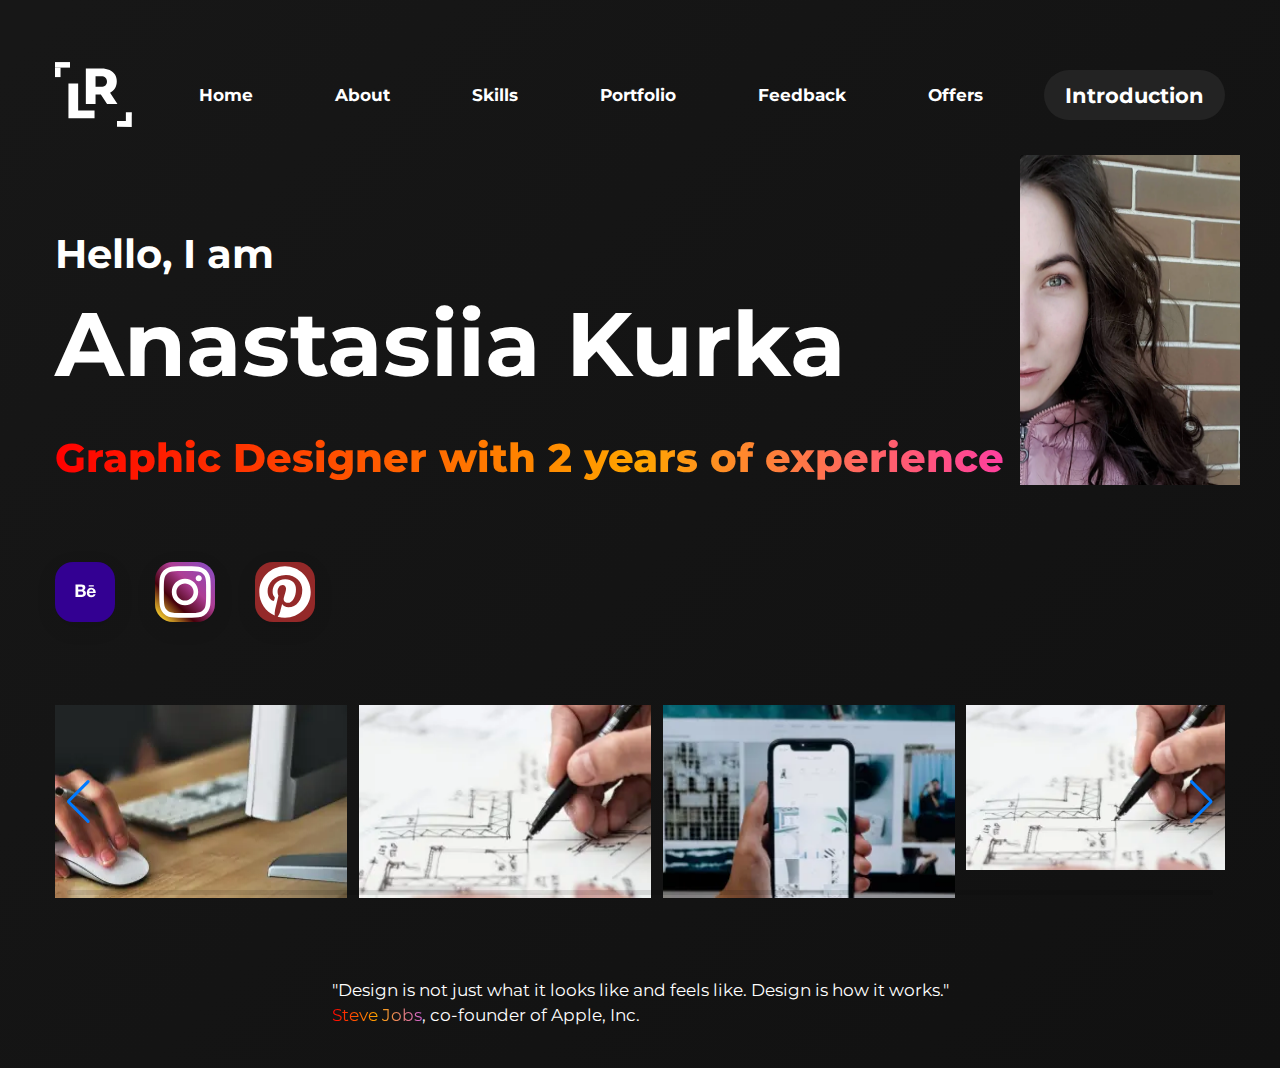
==== commit 461b31ef: "13.02.2022" ====
--- a/home.html
+++ b/home.html
@@ -6,14 +6,14 @@
 	<meta charset="UTF-8" />
 	<meta name="format-detection" content="telephone=no" />
 	<!-- <style>body{opacity: 0;}</style> -->
-	<link rel="stylesheet" href="css/style.min.css?_v=20220211210211" />
+	<link rel="stylesheet" href="css/style.min.css?_v=20220213233257" />
 	<link rel="shortcut icon" href="favicon.ico" />
 	<!-- <meta name="robots" content="noindex, nofollow"> -->
 	<meta name="viewport" content="width=device-width, initial-scale=1.0" />
 	<!-- <link rel="preconnect" href="https://fonts.googleapis.com" />
   <link rel="preconnect" href="https://fonts.gstatic.com" crossorigin />
   <link
-    href="https://fonts.googleapis.com/css2?family=Yanone+Kaffeesatz:wght@400;500;600;700&display=swap&_v=20220211210211"
+    href="https://fonts.googleapis.com/css2?family=Yanone+Kaffeesatz:wght@400;500;600;700&display=swap&_v=20220213233257"
     rel="stylesheet"
   /> -->
 </head>
@@ -36,16 +36,10 @@
 								<a href="" class="menu__link">Skills</a>
 							</li>
 							<li class="menu__item">
-								<a href="" class="menu__link">Skills</a>
+								<a href="" class="menu__link">Feedback</a>
 							</li>
 							<li class="menu__item">
-								<a href="" class="menu__link">Skills</a>
-							</li>
-							<li class="menu__item">
-								<a href="" class="menu__link">Portfolio</a>
-							</li>
-							<li class="menu__item">
-								<a href="" class="menu__link">Portfolio</a>
+								<a href="" class="menu__link">Offers</a>
 							</li>
 						</ul>
 					</nav>
@@ -72,7 +66,13 @@
 							<a href="" class="menu-main__links">Portfolio</a>
 						</li>
 						<li class="menu-main__item">
-							<a href="" class="menu-main__links_radius">CONTACT ME</a>
+							<a href="" class="menu-main__links">Feedback</a>
+						</li>
+						<li class="menu-main__item">
+							<a href="" class="menu-main__links">Offers</a>
+						</li>
+						<li class="menu-main__item">
+							<a data-popup="#popup" data-popup="#video" data-popup-youtube="6S5Zw2WuyFE" class="menu-main__links_radius">Introduction</a>
 						</li>
 					</ul>
 				</nav>
@@ -161,21 +161,24 @@
 		</main>
 		<footer class="footer">
 			<div class="footer__container">
+				<blockquote class="footer__quote">
+					"Design is not just what it looks like and feels like. Design is how it
+					works." <br />
+					<span class="footer__span">Steve Jobs</span>, co-founder of Apple, Inc.
+				</blockquote>
 			</div>
 		</footer>
+
 	</div>
-	<!-- 
-<div id="popup" aria-hidden="true" class="popup">
-	<div class="popup__wrapper">
-		<div class="popup__content">
-			<button data-close type="button" class="popup__close">Закрыть</button>
-			<div class="popup__text">
+	<div id="popup" aria-hidden="true" class="popup">
+		<div class="popup__wrapper">
+			<div class="popup__content" data-youtube-place>
+				<button data-close type="button" class="popup__close">Закрыть</button>
+				<div class="popup__text"></div>
 			</div>
 		</div>
 	</div>
-</div>
- -->
-	<script src="js/app.min.js?_v=20220211210211"></script>
+	<script src="js/app.min.js?_v=20220213233257"></script>
 </body>
 
 </html>--- a/css/style.min.css
+++ b/css/style.min.css
@@ -1 +1 @@
-@charset "UTF-8";@import url(https://fonts.googleapis.com/css?family=Montserrat:100,200,300,regular,500,600,700,800,900&display=swap);[class*=_icon-]:before{font-family:icons;font-style:normal;font-weight:400;font-variant:normal;text-transform:none;line-height:1;-webkit-font-smoothing:antialiased;-moz-osx-font-smoothing:grayscale}[class*=_icon-]:before{display:block}[class*=_icon-] .icon-ak-logo:before{content:"\e900";color:#fff}[class*=_icon-] .icon-arrow-right:before{content:"\e901"}[class*=_icon-] .icon-arrow-left:before{content:"\e902"}[class*=_icon-] .icon-mobile:before{content:"\e903"}[class*=_icon-] .icon-cell-phone:before{content:"\e903"}[class*=_icon-] .icon-handheld:before{content:"\e903"}[class*=_icon-] .icon-pinterest:before{content:"\e904"}[class*=_icon-] .icon-behance:before{content:"\e905"}[class*=_icon-] .icon-instagram:before{content:"\e906"}*{padding:0;margin:0;border:0}*,:after,:before{-webkit-box-sizing:border-box;box-sizing:border-box}:active,:focus{outline:0}a:active,a:focus{outline:0}a{-webkit-transition:all .3s ease 0s;-o-transition:all .3s ease 0s;transition:all .3s ease 0s}body,html{height:100%;min-width:320px}body{color:#000;line-height:1;font-family:Montserrat,sans-serif;font-size:1.0625rem;-ms-text-size-adjust:100%;-moz-text-size-adjust:100%;-webkit-text-size-adjust:100%;-webkit-font-smoothing:antialiased;-moz-osx-font-smoothing:grayscale}button,input,textarea{font-family:Montserrat,sans-serif;font-size:inherit}button{cursor:pointer;color:inherit;background-color:inherit}a{color:inherit}a:link,a:visited{text-decoration:none}a:hover{text-decoration:none}ul li{list-style:none}img{vertical-align:top}h1,h2,h3,h4,h5,h6{font-weight:inherit;font-size:inherit}.lock body{overflow:hidden;-ms-touch-action:none;touch-action:none}.wrapper{min-height:100%;display:-webkit-box;display:-ms-flexbox;display:flex;-webkit-box-orient:vertical;-webkit-box-direction:normal;-ms-flex-direction:column;flex-direction:column;overflow:hidden}.wrapper>main{-webkit-box-flex:1;-ms-flex:1 1 auto;flex:1 1 auto}.wrapper>*{min-width:0}[class*=__container]{max-width:73.125rem;-webkit-box-sizing:content-box;box-sizing:content-box;margin:0 auto;padding:0 .9375rem}[class*=-ibg]{position:relative}[class*=-ibg] img{position:absolute;width:100%;height:100%;top:0;left:0;-o-object-fit:cover;object-fit:cover}[class*=-ibg_contain] img{-o-object-fit:contain;object-fit:contain}.wrapper{width:100%;background:-o-linear-gradient(315deg,#171717 2.88%,#111 100%);background:linear-gradient(135deg,#171717 2.88%,#111 100%)}.header__container{display:-webkit-box;display:-ms-flexbox;display:flex;-webkit-box-align:center;-ms-flex-align:center;align-items:center}@supports (padding-top:clamp(0.9375rem ,-0.1306818182rem + 5.3409090909vw ,3.875rem)){.header__container{padding-top:clamp(.9375rem ,-.1306818182rem + 5.3409090909vw ,3.875rem)}}@supports not (padding-top:clamp(0.9375rem ,-0.1306818182rem + 5.3409090909vw ,3.875rem)){.header__container{padding-top:calc(.9375rem + 2.9375 * (100vw - 20rem)/ 55)}}@supports (padding-bottom:clamp(0.9375rem ,-0.1306818182rem + 5.3409090909vw ,3.875rem)){.header__container{padding-bottom:clamp(.9375rem ,-.1306818182rem + 5.3409090909vw ,3.875rem)}}@supports not (padding-bottom:clamp(0.9375rem ,-0.1306818182rem + 5.3409090909vw ,3.875rem)){.header__container{padding-bottom:calc(.9375rem + 2.9375 * (100vw - 20rem)/ 55)}}.logo-header{display:-webkit-box;display:-ms-flexbox;display:flex;-webkit-box-flex:1;-ms-flex:1 1 auto;flex:1 1 auto;z-index:7}.logo-header__link{display:-webkit-inline-box;display:-ms-inline-flexbox;display:inline-flex;-webkit-box-pack:center;-ms-flex-pack:center;justify-content:center;-webkit-box-align:center;-ms-flex-align:center;align-items:center}.logo-header__link_ak{-webkit-transition:all .2s ease 0s;-o-transition:all .2s ease 0s;transition:all .2s ease 0s;fill:#fff;-webkit-box-shadow:0 6px 20px rgba(0,0,0,.1);box-shadow:0 6px 20px rgba(0,0,0,.1)}.logo-header__link:hover{background:#4e4e4e;-webkit-box-shadow:0 6px 20px rgba(0,0,0,.1);box-shadow:0 6px 20px rgba(0,0,0,.1)}.logo-header__link:focus{background:#9b9b9b;-webkit-box-shadow:0 6px 20px rgba(0,0,0,.1);box-shadow:0 6px 20px rgba(0,0,0,.1)}.menu-main{display:-webkit-box;display:-ms-flexbox;display:flex;-webkit-column-gap:1.875rem;-moz-column-gap:1.875rem;column-gap:1.875rem;-ms-flex-wrap:wrap;flex-wrap:wrap}@supports (gap:clamp(1.5625rem ,-0.2305825243rem + 3.640776699vw ,2.5rem)){.menu-main{gap:clamp(1.5625rem ,-.2305825243rem + 3.640776699vw ,2.5rem)}}@supports not (gap:clamp(1.5625rem ,-0.2305825243rem + 3.640776699vw ,2.5rem)){.menu-main{gap:calc(1.5625rem + .9375 * (100vw - 49.25rem)/ 25.75)}}.menu-main__links{padding:.78125rem 1.3125rem;font-style:normal;font-weight:700;line-height:1.3125rem;color:#fff}@supports (font-size:clamp(0.875rem ,0.0382281553rem + 1.6990291262vw ,1.3125rem)){.menu-main__links{font-size:clamp(.875rem ,.0382281553rem + 1.6990291262vw ,1.3125rem)}}@supports not (font-size:clamp(0.875rem ,0.0382281553rem + 1.6990291262vw ,1.3125rem)){.menu-main__links{font-size:calc(.875rem + .4375 * (100vw - 49.25rem)/ 25.75)}}.menu-main__links_radius{font-style:normal;font-weight:700;line-height:1.3125rem;color:#fff;background:#232323;-webkit-backdrop-filter:blur(4px);backdrop-filter:blur(4px);padding:.78125rem 1.3125rem;border-radius:30px}@supports (font-size:clamp(0.875rem ,0.0382281553rem + 1.6990291262vw ,1.3125rem)){.menu-main__links_radius{font-size:clamp(.875rem ,.0382281553rem + 1.6990291262vw ,1.3125rem)}}@supports not (font-size:clamp(0.875rem ,0.0382281553rem + 1.6990291262vw ,1.3125rem)){.menu-main__links_radius{font-size:calc(.875rem + .4375 * (100vw - 49.25rem)/ 25.75)}}.menu-main__links:hover{color:#fff;background:#232323;-webkit-backdrop-filter:blur(4px);backdrop-filter:blur(4px);border-radius:30px}.menu-main__links:focus{color:#fff;background:#232323;-webkit-backdrop-filter:blur(4px);backdrop-filter:blur(4px);border-radius:30px}.header-call{display:none}.header-call__link_fill{-webkit-transition:all .2s ease 0s;-o-transition:all .2s ease 0s;transition:all .2s ease 0s;fill:#fff;-webkit-box-shadow:0 6px 20px rgba(0,0,0,.1);box-shadow:0 6px 20px rgba(0,0,0,.1)}.icon-menu{display:none}.menu{position:fixed;width:100%;height:100vh;top:-120%;left:0;opacity:0;visibility:hidden;-webkit-transition:all .3s ease 0s;-o-transition:all .3s ease 0s;transition:all .3s ease 0s;z-index:6;background:#000}.menu__body{padding:6.25rem 1.25rem 0}.menu__list{-webkit-box-pack:center;-ms-flex-pack:center;justify-content:center;-webkit-box-align:center;-ms-flex-align:center;align-items:center}.menu__item{position:relative}.menu__item:nth-child(1){margin:0 0 1.875rem 0}.menu__item:nth-child(2){margin:0 0 1.875rem 0}.menu__item:nth-child(3){margin:0 0 1.875rem 0}.menu__item:nth-child(4){margin:0 0 1.875rem 0}.menu__item:nth-child(5){margin:0 0 1.875rem 0}.menu__item:nth-child(6){margin:0 0 1.875rem 0}.menu__item::after{position:absolute;content:"";display:block;width:100%;height:1px;top:32px;background:#424245}.menu__link{width:100%;color:#fff;padding:0 0 .3125rem 0}.menu-open .menu{visibility:visible;opacity:1;top:0}.section__container{position:relative}.section-about{padding:3.75rem 0}.info-about__greet{font-style:normal;font-weight:700;color:#fff}@supports (font-size:clamp(1.5rem ,1.1363636364rem + 1.8181818182vw ,2.5rem)){.info-about__greet{font-size:clamp(1.5rem ,1.1363636364rem + 1.8181818182vw ,2.5rem)}}@supports not (font-size:clamp(1.5rem ,1.1363636364rem + 1.8181818182vw ,2.5rem)){.info-about__greet{font-size:calc(1.5rem + 1 * (100vw - 20rem)/ 55)}}@supports (line-height:clamp(1.5rem ,0.9318181818rem + 2.8409090909vw ,3.0625rem)){.info-about__greet{line-height:clamp(1.5rem ,.9318181818rem + 2.8409090909vw ,3.0625rem)}}@supports not (line-height:clamp(1.5rem ,0.9318181818rem + 2.8409090909vw ,3.0625rem)){.info-about__greet{line-height:calc(1.5rem + 1.5625 * (100vw - 20rem)/ 55)}}.info-about__photo{position:absolute;left:980px;bottom:413px}.info-about__name{padding:2.5rem 0 0 0;font-weight:700;color:#fff}@supports (font-size:clamp(2.8125rem ,1.7897727273rem + 5.1136363636vw ,5.625rem)){.info-about__name{font-size:clamp(2.8125rem ,1.7897727273rem + 5.1136363636vw ,5.625rem)}}@supports not (font-size:clamp(2.8125rem ,1.7897727273rem + 5.1136363636vw ,5.625rem)){.info-about__name{font-size:calc(2.8125rem + 2.8125 * (100vw - 20rem)/ 55)}}@supports (line-height:clamp(3.75rem ,2.8863636364rem + 4.3181818182vw ,6.125rem)){.info-about__name{line-height:clamp(3.75rem ,2.8863636364rem + 4.3181818182vw ,6.125rem)}}@supports not (line-height:clamp(3.75rem ,2.8863636364rem + 4.3181818182vw ,6.125rem)){.info-about__name{line-height:calc(3.75rem + 2.375 * (100vw - 20rem)/ 55)}}.info-about__profession{padding:2.5rem 0 0 0;font-style:normal;font-weight:800;font-size:2.5rem;line-height:3.0625rem;color:transparent;-webkit-background-clip:text;background-clip:text;background-image:-webkit-gradient(linear,left top,right top,from(red),color-stop(orange),to(fuchsia));background-image:-o-linear-gradient(left,red,orange,#f0f);background-image:linear-gradient(90deg,red,orange,#f0f)}@supports (font-size:clamp(1.375rem ,0.9659090909rem + 2.0454545455vw ,2.5rem)){.info-about__profession{font-size:clamp(1.375rem ,.9659090909rem + 2.0454545455vw ,2.5rem)}}@supports not (font-size:clamp(1.375rem ,0.9659090909rem + 2.0454545455vw ,2.5rem)){.info-about__profession{font-size:calc(1.375rem + 1.125 * (100vw - 20rem)/ 55)}}@supports (line-height:clamp(2.5rem ,2.2954545455rem + 1.0227272727vw ,3.0625rem)){.info-about__profession{line-height:clamp(2.5rem ,2.2954545455rem + 1.0227272727vw ,3.0625rem)}}@supports not (line-height:clamp(2.5rem ,2.2954545455rem + 1.0227272727vw ,3.0625rem)){.info-about__profession{line-height:calc(2.5rem + .5625 * (100vw - 20rem)/ 55)}}.social-info{display:-webkit-box;display:-ms-flexbox;display:flex;gap:2.5rem}@supports (padding-top:clamp(1.5625rem ,1.2215909091rem + 1.7045454545vw ,2.5rem)){.social-info{padding-top:clamp(1.5625rem ,1.2215909091rem + 1.7045454545vw ,2.5rem)}}@supports not (padding-top:clamp(1.5625rem ,1.2215909091rem + 1.7045454545vw ,2.5rem)){.social-info{padding-top:calc(1.5625rem + .9375 * (100vw - 20rem)/ 55)}}@supports (padding-bottom:clamp(1.5625rem ,1.2215909091rem + 1.7045454545vw ,2.5rem)){.social-info{padding-bottom:clamp(1.5625rem ,1.2215909091rem + 1.7045454545vw ,2.5rem)}}@supports not (padding-bottom:clamp(1.5625rem ,1.2215909091rem + 1.7045454545vw ,2.5rem)){.social-info{padding-bottom:calc(1.5625rem + .9375 * (100vw - 20rem)/ 55)}}.social-info__links_background_behance{background:#2258e4;background:#330092;-webkit-box-shadow:0 6px 20px rgba(0,0,0,.1);box-shadow:0 6px 20px rgba(0,0,0,.1);border-radius:18px}.social-info__links_background_instagram{background:-o-linear-gradient(45.28deg,#f7cd2e 7.91%,#47010b 32.89%,#ae3d94 60.69%,#8c4cbe 93.33%);background:linear-gradient(44.72deg,#f7cd2e 7.91%,#47010b 32.89%,#ae3d94 60.69%,#8c4cbe 93.33%);-webkit-box-shadow:0 6px 20px rgba(0,0,0,.1);box-shadow:0 6px 20px rgba(0,0,0,.1);border-radius:18px}.social-info__links_background_pinterest{background:#942929;-webkit-box-shadow:0 6px 20px rgba(0,0,0,.1);box-shadow:0 6px 20px rgba(0,0,0,.1);border-radius:18px}.social-info__links_behance{fill:#fff;-webkit-transform:translate(.9375rem,1.25rem);-ms-transform:translate(.9375rem,1.25rem);transform:translate(.9375rem,1.25rem)}.social-info__links_instagram{fill:#fff}.social-info__links_pinterest{fill:#fff}.swiper{overflow:hidden}.swiper-wrapper{width:100%;height:100%;-webkit-box-sizing:content-box;box-sizing:content-box;display:-webkit-box;display:-ms-flexbox;display:flex;position:relative}.swiper-vertical .swiper-wrapper{-webkit-box-orient:vertical;-webkit-box-direction:normal;-ms-flex-direction:column;flex-direction:column}.swiper-autoheight .swiper-wrapper{-webkit-box-align:start;-ms-flex-align:start;align-items:flex-start}.swiper-initialized .swiper-slide{-ms-flex-negative:0;flex-shrink:0}.swiper-android .swiper-slide,.swiper-android .swiper-wrapper{-webkit-transform:translate3d(0,0,0);transform:translate3d(0,0,0)}.swiper-button-lock{display:none!important}@font-face{font-family:swiper-icons;src:url("data:application/font-woff;charset=utf-8;base64, [base64]//wADZ2x5ZgAAAywAAADMAAAD2MHtryVoZWFkAAABbAAAADAAAAA2E2+eoWhoZWEAAAGcAAAAHwAAACQC9gDzaG10eAAAAigAAAAZAAAArgJkABFsb2NhAAAC0AAAAFoAAABaFQAUGG1heHAAAAG8AAAAHwAAACAAcABAbmFtZQAAA/gAAAE5AAACXvFdBwlwb3N0AAAFNAAAAGIAAACE5s74hXjaY2BkYGAAYpf5Hu/j+W2+MnAzMYDAzaX6QjD6/4//Bxj5GA8AuRwMYGkAPywL13jaY2BkYGA88P8Agx4j+/8fQDYfA1AEBWgDAIB2BOoAeNpjYGRgYNBh4GdgYgABEMnIABJzYNADCQAACWgAsQB42mNgYfzCOIGBlYGB0YcxjYGBwR1Kf2WQZGhhYGBiYGVmgAFGBiQQkOaawtDAoMBQxXjg/wEGPcYDDA4wNUA2CCgwsAAAO4EL6gAAeNpj2M0gyAACqxgGNWBkZ2D4/wMA+xkDdgAAAHjaY2BgYGaAYBkGRgYQiAHyGMF8FgYHIM3DwMHABGQrMOgyWDLEM1T9/w8UBfEMgLzE////P/5//f/V/xv+r4eaAAeMbAxwIUYmIMHEgKYAYjUcsDAwsLKxc3BycfPw8jEQA/[base64]/uznmfPFBNODM2K7MTQ45YEAZqGP81AmGGcF3iPqOop0r1SPTaTbVkfUe4HXj97wYE+yNwWYxwWu4v1ugWHgo3S1XdZEVqWM7ET0cfnLGxWfkgR42o2PvWrDMBSFj/IHLaF0zKjRgdiVMwScNRAoWUoH78Y2icB/yIY09An6AH2Bdu/UB+yxopYshQiEvnvu0dURgDt8QeC8PDw7Fpji3fEA4z/PEJ6YOB5hKh4dj3EvXhxPqH/SKUY3rJ7srZ4FZnh1PMAtPhwP6fl2PMJMPDgeQ4rY8YT6Gzao0eAEA409DuggmTnFnOcSCiEiLMgxCiTI6Cq5DZUd3Qmp10vO0LaLTd2cjN4fOumlc7lUYbSQcZFkutRG7g6JKZKy0RmdLY680CDnEJ+UMkpFFe1RN7nxdVpXrC4aTtnaurOnYercZg2YVmLN/d/gczfEimrE/fs/bOuq29Zmn8tloORaXgZgGa78yO9/cnXm2BpaGvq25Dv9S4E9+5SIc9PqupJKhYFSSl47+Qcr1mYNAAAAeNptw0cKwkAAAMDZJA8Q7OUJvkLsPfZ6zFVERPy8qHh2YER+3i/BP83vIBLLySsoKimrqKqpa2hp6+jq6RsYGhmbmJqZSy0sraxtbO3sHRydnEMU4uR6yx7JJXveP7WrDycAAAAAAAH//wACeNpjYGRgYOABYhkgZgJCZgZNBkYGLQZtIJsFLMYAAAw3ALgAeNolizEKgDAQBCchRbC2sFER0YD6qVQiBCv/H9ezGI6Z5XBAw8CBK/m5iQQVauVbXLnOrMZv2oLdKFa8Pjuru2hJzGabmOSLzNMzvutpB3N42mNgZGBg4GKQYzBhYMxJLMlj4GBgAYow/P/PAJJhLM6sSoWKfWCAAwDAjgbRAAB42mNgYGBkAIIbCZo5IPrmUn0hGA0AO8EFTQAA");font-weight:400;font-style:normal}:root{--swiper-theme-color:#007aff}.swiper{margin-left:auto;margin-right:auto;position:relative;overflow:hidden;list-style:none;padding:0;z-index:1}.swiper-vertical>.swiper-wrapper{-webkit-box-orient:vertical;-webkit-box-direction:normal;-ms-flex-direction:column;flex-direction:column}.swiper-wrapper{position:relative;width:100%;height:100%;z-index:1;display:-webkit-box;display:-ms-flexbox;display:flex;-webkit-transition-property:-webkit-transform;transition-property:-webkit-transform;-o-transition-property:transform;transition-property:transform;transition-property:transform,-webkit-transform;-webkit-box-sizing:content-box;box-sizing:content-box}.swiper-android .swiper-slide,.swiper-wrapper{-webkit-transform:translate3d(0,0,0);transform:translate3d(0,0,0)}.swiper-pointer-events{-ms-touch-action:pan-y;touch-action:pan-y}.swiper-pointer-events.swiper-vertical{-ms-touch-action:pan-x;touch-action:pan-x}.swiper-slide{-ms-flex-negative:0;flex-shrink:0;width:100%;height:100%;position:relative;-webkit-transition-property:-webkit-transform;transition-property:-webkit-transform;-o-transition-property:transform;transition-property:transform;transition-property:transform,-webkit-transform}.swiper-slide-invisible-blank{visibility:hidden}.swiper-autoheight,.swiper-autoheight .swiper-slide{height:auto}.swiper-autoheight .swiper-wrapper{-webkit-box-align:start;-ms-flex-align:start;align-items:flex-start;-webkit-transition-property:height,-webkit-transform;transition-property:height,-webkit-transform;-o-transition-property:transform,height;transition-property:transform,height;transition-property:transform,height,-webkit-transform}.swiper-3d,.swiper-3d.swiper-css-mode .swiper-wrapper{-webkit-perspective:1200px;perspective:1200px}.swiper-3d .swiper-cube-shadow,.swiper-3d .swiper-slide,.swiper-3d .swiper-slide-shadow,.swiper-3d .swiper-slide-shadow-bottom,.swiper-3d .swiper-slide-shadow-left,.swiper-3d .swiper-slide-shadow-right,.swiper-3d .swiper-slide-shadow-top,.swiper-3d .swiper-wrapper{-webkit-transform-style:preserve-3d;transform-style:preserve-3d}.swiper-3d .swiper-slide-shadow,.swiper-3d .swiper-slide-shadow-bottom,.swiper-3d .swiper-slide-shadow-left,.swiper-3d .swiper-slide-shadow-right,.swiper-3d .swiper-slide-shadow-top{position:absolute;left:0;top:0;width:100%;height:100%;pointer-events:none;z-index:10}.swiper-3d .swiper-slide-shadow{background:rgba(0,0,0,.15)}.swiper-3d .swiper-slide-shadow-left{background-image:-webkit-gradient(linear,right top,left top,from(rgba(0,0,0,.5)),to(rgba(0,0,0,0)));background-image:-o-linear-gradient(right,rgba(0,0,0,.5),rgba(0,0,0,0));background-image:linear-gradient(to left,rgba(0,0,0,.5),rgba(0,0,0,0))}.swiper-3d .swiper-slide-shadow-right{background-image:-webkit-gradient(linear,left top,right top,from(rgba(0,0,0,.5)),to(rgba(0,0,0,0)));background-image:-o-linear-gradient(left,rgba(0,0,0,.5),rgba(0,0,0,0));background-image:linear-gradient(to right,rgba(0,0,0,.5),rgba(0,0,0,0))}.swiper-3d .swiper-slide-shadow-top{background-image:-webkit-gradient(linear,left bottom,left top,from(rgba(0,0,0,.5)),to(rgba(0,0,0,0)));background-image:-o-linear-gradient(bottom,rgba(0,0,0,.5),rgba(0,0,0,0));background-image:linear-gradient(to top,rgba(0,0,0,.5),rgba(0,0,0,0))}.swiper-3d .swiper-slide-shadow-bottom{background-image:-webkit-gradient(linear,left top,left bottom,from(rgba(0,0,0,.5)),to(rgba(0,0,0,0)));background-image:-o-linear-gradient(top,rgba(0,0,0,.5),rgba(0,0,0,0));background-image:linear-gradient(to bottom,rgba(0,0,0,.5),rgba(0,0,0,0))}.swiper-css-mode>.swiper-wrapper{overflow:auto;scrollbar-width:none;-ms-overflow-style:none}.swiper-css-mode>.swiper-wrapper::-webkit-scrollbar{display:none}.swiper-css-mode>.swiper-wrapper>.swiper-slide{scroll-snap-align:start start}.swiper-horizontal.swiper-css-mode>.swiper-wrapper{-ms-scroll-snap-type:x mandatory;scroll-snap-type:x mandatory}.swiper-vertical.swiper-css-mode>.swiper-wrapper{-ms-scroll-snap-type:y mandatory;scroll-snap-type:y mandatory}.swiper-centered>.swiper-wrapper::before{content:"";-ms-flex-negative:0;flex-shrink:0;-webkit-box-ordinal-group:10000;-ms-flex-order:9999;order:9999}.swiper-centered.swiper-horizontal>.swiper-wrapper>.swiper-slide:first-child{-webkit-margin-start:var(--swiper-centered-offset-before);margin-inline-start:var(--swiper-centered-offset-before)}.swiper-centered.swiper-horizontal>.swiper-wrapper::before{height:100%;min-height:1px;width:var(--swiper-centered-offset-after)}.swiper-centered.swiper-vertical>.swiper-wrapper>.swiper-slide:first-child{-webkit-margin-before:var(--swiper-centered-offset-before);margin-block-start:var(--swiper-centered-offset-before)}.swiper-centered.swiper-vertical>.swiper-wrapper::before{width:100%;min-width:1px;height:var(--swiper-centered-offset-after)}.swiper-centered>.swiper-wrapper>.swiper-slide{scroll-snap-align:center center}.swiper-virtual.swiper-css-mode .swiper-wrapper::after{content:"";position:absolute;left:0;top:0;pointer-events:none}.swiper-virtual.swiper-css-mode.swiper-horizontal .swiper-wrapper::after{height:1px;width:var(--swiper-virtual-size)}.swiper-virtual.swiper-css-mode.swiper-vertical .swiper-wrapper::after{width:1px;height:var(--swiper-virtual-size)}:root{--swiper-navigation-size:44px}.swiper-button-next,.swiper-button-prev{position:absolute;top:50%;width:calc(var(--swiper-navigation-size)/ 44 * 27);height:var(--swiper-navigation-size);margin-top:calc(0px - var(--swiper-navigation-size)/ 2);z-index:10;cursor:pointer;display:-webkit-box;display:-ms-flexbox;display:flex;-webkit-box-align:center;-ms-flex-align:center;align-items:center;-webkit-box-pack:center;-ms-flex-pack:center;justify-content:center;color:var(--swiper-navigation-color,var(--swiper-theme-color))}.swiper-button-next.swiper-button-disabled,.swiper-button-prev.swiper-button-disabled{opacity:.35;cursor:auto;pointer-events:none}.swiper-button-next:after,.swiper-button-prev:after{font-family:swiper-icons;font-size:var(--swiper-navigation-size);text-transform:none!important;letter-spacing:0;text-transform:none;font-variant:initial;line-height:1}.swiper-button-prev,.swiper-rtl .swiper-button-next{left:10px;right:auto}.swiper-button-prev:after,.swiper-rtl .swiper-button-next:after{content:"prev"}.swiper-button-next,.swiper-rtl .swiper-button-prev{right:10px;left:auto}.swiper-button-next:after,.swiper-rtl .swiper-button-prev:after{content:"next"}.swiper-button-lock{display:none}.swiper-pagination{position:absolute;text-align:center;-webkit-transition:.3s opacity;-o-transition:.3s opacity;transition:.3s opacity;-webkit-transform:translate3d(0,0,0);transform:translate3d(0,0,0);z-index:10}.swiper-pagination.swiper-pagination-hidden{opacity:0}.swiper-horizontal>.swiper-pagination-bullets,.swiper-pagination-bullets.swiper-pagination-horizontal,.swiper-pagination-custom,.swiper-pagination-fraction{bottom:10px;left:0;width:100%}.swiper-pagination-bullets-dynamic{overflow:hidden;font-size:0}.swiper-pagination-bullets-dynamic .swiper-pagination-bullet{-webkit-transform:scale(.33);-ms-transform:scale(.33);transform:scale(.33);position:relative}.swiper-pagination-bullets-dynamic .swiper-pagination-bullet-active{-webkit-transform:scale(1);-ms-transform:scale(1);transform:scale(1)}.swiper-pagination-bullets-dynamic .swiper-pagination-bullet-active-main{-webkit-transform:scale(1);-ms-transform:scale(1);transform:scale(1)}.swiper-pagination-bullets-dynamic .swiper-pagination-bullet-active-prev{-webkit-transform:scale(.66);-ms-transform:scale(.66);transform:scale(.66)}.swiper-pagination-bullets-dynamic .swiper-pagination-bullet-active-prev-prev{-webkit-transform:scale(.33);-ms-transform:scale(.33);transform:scale(.33)}.swiper-pagination-bullets-dynamic .swiper-pagination-bullet-active-next{-webkit-transform:scale(.66);-ms-transform:scale(.66);transform:scale(.66)}.swiper-pagination-bullets-dynamic .swiper-pagination-bullet-active-next-next{-webkit-transform:scale(.33);-ms-transform:scale(.33);transform:scale(.33)}.swiper-pagination-bullet{width:var(--swiper-pagination-bullet-width,var(--swiper-pagination-bullet-size,8px));height:var(--swiper-pagination-bullet-height,var(--swiper-pagination-bullet-size,8px));display:inline-block;border-radius:50%;background:var(--swiper-pagination-bullet-inactive-color,#000);opacity:var(--swiper-pagination-bullet-inactive-opacity,.2)}button.swiper-pagination-bullet{border:none;margin:0;padding:0;-webkit-box-shadow:none;box-shadow:none;-webkit-appearance:none;-moz-appearance:none;appearance:none}.swiper-pagination-clickable .swiper-pagination-bullet{cursor:pointer}.swiper-pagination-bullet:only-child{display:none!important}.swiper-pagination-bullet-active{opacity:var(--swiper-pagination-bullet-opacity,1);background:var(--swiper-pagination-color,var(--swiper-theme-color))}.swiper-pagination-vertical.swiper-pagination-bullets,.swiper-vertical>.swiper-pagination-bullets{right:10px;top:50%;-webkit-transform:translate3d(0,-50%,0);transform:translate3d(0,-50%,0)}.swiper-pagination-vertical.swiper-pagination-bullets .swiper-pagination-bullet,.swiper-vertical>.swiper-pagination-bullets .swiper-pagination-bullet{margin:var(--swiper-pagination-bullet-vertical-gap,6px) 0;display:block}.swiper-pagination-vertical.swiper-pagination-bullets.swiper-pagination-bullets-dynamic,.swiper-vertical>.swiper-pagination-bullets.swiper-pagination-bullets-dynamic{top:50%;-webkit-transform:translateY(-50%);-ms-transform:translateY(-50%);transform:translateY(-50%);width:8px}.swiper-pagination-vertical.swiper-pagination-bullets.swiper-pagination-bullets-dynamic .swiper-pagination-bullet,.swiper-vertical>.swiper-pagination-bullets.swiper-pagination-bullets-dynamic .swiper-pagination-bullet{display:inline-block;-webkit-transition:.2s top,.2s -webkit-transform;transition:.2s top,.2s -webkit-transform;-o-transition:.2s transform,.2s top;transition:.2s transform,.2s top;transition:.2s transform,.2s top,.2s -webkit-transform}.swiper-horizontal>.swiper-pagination-bullets .swiper-pagination-bullet,.swiper-pagination-horizontal.swiper-pagination-bullets .swiper-pagination-bullet{margin:0 var(--swiper-pagination-bullet-horizontal-gap,4px)}.swiper-horizontal>.swiper-pagination-bullets.swiper-pagination-bullets-dynamic,.swiper-pagination-horizontal.swiper-pagination-bullets.swiper-pagination-bullets-dynamic{left:50%;-webkit-transform:translateX(-50%);-ms-transform:translateX(-50%);transform:translateX(-50%);white-space:nowrap}.swiper-horizontal>.swiper-pagination-bullets.swiper-pagination-bullets-dynamic .swiper-pagination-bullet,.swiper-pagination-horizontal.swiper-pagination-bullets.swiper-pagination-bullets-dynamic .swiper-pagination-bullet{-webkit-transition:.2s left,.2s -webkit-transform;transition:.2s left,.2s -webkit-transform;-o-transition:.2s transform,.2s left;transition:.2s transform,.2s left;transition:.2s transform,.2s left,.2s -webkit-transform}.swiper-horizontal.swiper-rtl>.swiper-pagination-bullets-dynamic .swiper-pagination-bullet{-webkit-transition:.2s right,.2s -webkit-transform;transition:.2s right,.2s -webkit-transform;-o-transition:.2s transform,.2s right;transition:.2s transform,.2s right;transition:.2s transform,.2s right,.2s -webkit-transform}.swiper-pagination-progressbar{background:rgba(0,0,0,.25);position:absolute}.swiper-pagination-progressbar .swiper-pagination-progressbar-fill{background:var(--swiper-pagination-color,var(--swiper-theme-color));position:absolute;left:0;top:0;width:100%;height:100%;-webkit-transform:scale(0);-ms-transform:scale(0);transform:scale(0);-webkit-transform-origin:left top;-ms-transform-origin:left top;transform-origin:left top}.swiper-rtl .swiper-pagination-progressbar .swiper-pagination-progressbar-fill{-webkit-transform-origin:right top;-ms-transform-origin:right top;transform-origin:right top}.swiper-horizontal>.swiper-pagination-progressbar,.swiper-pagination-progressbar.swiper-pagination-horizontal,.swiper-pagination-progressbar.swiper-pagination-vertical.swiper-pagination-progressbar-opposite,.swiper-vertical>.swiper-pagination-progressbar.swiper-pagination-progressbar-opposite{width:100%;height:4px;left:0;top:0}.swiper-horizontal>.swiper-pagination-progressbar.swiper-pagination-progressbar-opposite,.swiper-pagination-progressbar.swiper-pagination-horizontal.swiper-pagination-progressbar-opposite,.swiper-pagination-progressbar.swiper-pagination-vertical,.swiper-vertical>.swiper-pagination-progressbar{width:4px;height:100%;left:0;top:0}.swiper-pagination-lock{display:none}.swiper-scrollbar{border-radius:10px;position:relative;-ms-touch-action:none;background:rgba(0,0,0,.1)}.swiper-horizontal>.swiper-scrollbar{position:absolute;left:1%;bottom:3px;z-index:50;height:5px;width:98%}.swiper-vertical>.swiper-scrollbar{position:absolute;right:3px;top:1%;z-index:50;width:5px;height:98%}.swiper-scrollbar-drag{height:100%;width:100%;position:relative;background:rgba(0,0,0,.5);border-radius:10px;left:0;top:0}.swiper-scrollbar-cursor-drag{cursor:move}.swiper-scrollbar-lock{display:none}.swiper-zoom-container{width:100%;height:100%;display:-webkit-box;display:-ms-flexbox;display:flex;-webkit-box-pack:center;-ms-flex-pack:center;justify-content:center;-webkit-box-align:center;-ms-flex-align:center;align-items:center;text-align:center}.swiper-zoom-container>canvas,.swiper-zoom-container>img,.swiper-zoom-container>svg{max-width:100%;max-height:100%;-o-object-fit:contain;object-fit:contain}.swiper-slide-zoomed{cursor:move}.swiper-lazy-preloader{width:42px;height:42px;position:absolute;left:50%;top:50%;margin-left:-21px;margin-top:-21px;z-index:10;-webkit-transform-origin:50%;-ms-transform-origin:50%;transform-origin:50%;-webkit-animation:swiper-preloader-spin 1s infinite linear;animation:swiper-preloader-spin 1s infinite linear;-webkit-box-sizing:border-box;box-sizing:border-box;border:4px solid var(--swiper-preloader-color,var(--swiper-theme-color));border-radius:50%;border-top-color:transparent}.swiper-lazy-preloader-white{--swiper-preloader-color:#fff}.swiper-lazy-preloader-black{--swiper-preloader-color:#000}@-webkit-keyframes swiper-preloader-spin{100%{-webkit-transform:rotate(360deg);transform:rotate(360deg)}}@keyframes swiper-preloader-spin{100%{-webkit-transform:rotate(360deg);transform:rotate(360deg)}}.swiper .swiper-notification{position:absolute;left:0;top:0;pointer-events:none;opacity:0;z-index:-1000}.swiper-free-mode>.swiper-wrapper{-webkit-transition-timing-function:ease-out;-o-transition-timing-function:ease-out;transition-timing-function:ease-out;margin:0 auto}.swiper-grid>.swiper-wrapper{-ms-flex-wrap:wrap;flex-wrap:wrap}.swiper-grid-column>.swiper-wrapper{-ms-flex-wrap:wrap;flex-wrap:wrap;-webkit-box-orient:vertical;-webkit-box-direction:normal;-ms-flex-direction:column;flex-direction:column}.swiper-fade.swiper-free-mode .swiper-slide{-webkit-transition-timing-function:ease-out;-o-transition-timing-function:ease-out;transition-timing-function:ease-out}.swiper-fade .swiper-slide{pointer-events:none;-webkit-transition-property:opacity;-o-transition-property:opacity;transition-property:opacity}.swiper-fade .swiper-slide .swiper-slide{pointer-events:none}.swiper-fade .swiper-slide-active,.swiper-fade .swiper-slide-active .swiper-slide-active{pointer-events:auto}.swiper-cube{overflow:visible}.swiper-cube .swiper-slide{pointer-events:none;-webkit-backface-visibility:hidden;backface-visibility:hidden;z-index:1;visibility:hidden;-webkit-transform-origin:0 0;-ms-transform-origin:0 0;transform-origin:0 0;width:100%;height:100%}.swiper-cube .swiper-slide .swiper-slide{pointer-events:none}.swiper-cube.swiper-rtl .swiper-slide{-webkit-transform-origin:100% 0;-ms-transform-origin:100% 0;transform-origin:100% 0}.swiper-cube .swiper-slide-active,.swiper-cube .swiper-slide-active .swiper-slide-active{pointer-events:auto}.swiper-cube .swiper-slide-active,.swiper-cube .swiper-slide-next,.swiper-cube .swiper-slide-next+.swiper-slide,.swiper-cube .swiper-slide-prev{pointer-events:auto;visibility:visible}.swiper-cube .swiper-slide-shadow-bottom,.swiper-cube .swiper-slide-shadow-left,.swiper-cube .swiper-slide-shadow-right,.swiper-cube .swiper-slide-shadow-top{z-index:0;-webkit-backface-visibility:hidden;backface-visibility:hidden}.swiper-cube .swiper-cube-shadow{position:absolute;left:0;bottom:0;width:100%;height:100%;opacity:.6;z-index:0}.swiper-cube .swiper-cube-shadow:before{content:"";background:#000;position:absolute;left:0;top:0;bottom:0;right:0;-webkit-filter:blur(50px);filter:blur(50px)}.swiper-flip{overflow:visible}.swiper-flip .swiper-slide{pointer-events:none;-webkit-backface-visibility:hidden;backface-visibility:hidden;z-index:1}.swiper-flip .swiper-slide .swiper-slide{pointer-events:none}.swiper-flip .swiper-slide-active,.swiper-flip .swiper-slide-active .swiper-slide-active{pointer-events:auto}.swiper-flip .swiper-slide-shadow-bottom,.swiper-flip .swiper-slide-shadow-left,.swiper-flip .swiper-slide-shadow-right,.swiper-flip .swiper-slide-shadow-top{z-index:0;-webkit-backface-visibility:hidden;backface-visibility:hidden}.swiper-creative .swiper-slide{-webkit-backface-visibility:hidden;backface-visibility:hidden;overflow:hidden;-webkit-transition-property:opacity,height,-webkit-transform;transition-property:opacity,height,-webkit-transform;-o-transition-property:transform,opacity,height;transition-property:transform,opacity,height;transition-property:transform,opacity,height,-webkit-transform}.swiper-cards{overflow:visible}.swiper-cards .swiper-slide{-webkit-transform-origin:center bottom;-ms-transform-origin:center bottom;transform-origin:center bottom;-webkit-backface-visibility:hidden;backface-visibility:hidden;overflow:hidden}@font-face{font-family:swiper-icons;src:url("data:application/font-woff;charset=utf-8;base64, [base64]//wADZ2x5ZgAAAywAAADMAAAD2MHtryVoZWFkAAABbAAAADAAAAA2E2+eoWhoZWEAAAGcAAAAHwAAACQC9gDzaG10eAAAAigAAAAZAAAArgJkABFsb2NhAAAC0AAAAFoAAABaFQAUGG1heHAAAAG8AAAAHwAAACAAcABAbmFtZQAAA/gAAAE5AAACXvFdBwlwb3N0AAAFNAAAAGIAAACE5s74hXjaY2BkYGAAYpf5Hu/j+W2+MnAzMYDAzaX6QjD6/4//Bxj5GA8AuRwMYGkAPywL13jaY2BkYGA88P8Agx4j+/8fQDYfA1AEBWgDAIB2BOoAeNpjYGRgYNBh4GdgYgABEMnIABJzYNADCQAACWgAsQB42mNgYfzCOIGBlYGB0YcxjYGBwR1Kf2WQZGhhYGBiYGVmgAFGBiQQkOaawtDAoMBQxXjg/wEGPcYDDA4wNUA2CCgwsAAAO4EL6gAAeNpj2M0gyAACqxgGNWBkZ2D4/wMA+xkDdgAAAHjaY2BgYGaAYBkGRgYQiAHyGMF8FgYHIM3DwMHABGQrMOgyWDLEM1T9/w8UBfEMgLzE////P/5//f/V/xv+r4eaAAeMbAxwIUYmIMHEgKYAYjUcsDAwsLKxc3BycfPw8jEQA/[base64]/uznmfPFBNODM2K7MTQ45YEAZqGP81AmGGcF3iPqOop0r1SPTaTbVkfUe4HXj97wYE+yNwWYxwWu4v1ugWHgo3S1XdZEVqWM7ET0cfnLGxWfkgR42o2PvWrDMBSFj/IHLaF0zKjRgdiVMwScNRAoWUoH78Y2icB/yIY09An6AH2Bdu/UB+yxopYshQiEvnvu0dURgDt8QeC8PDw7Fpji3fEA4z/PEJ6YOB5hKh4dj3EvXhxPqH/SKUY3rJ7srZ4FZnh1PMAtPhwP6fl2PMJMPDgeQ4rY8YT6Gzao0eAEA409DuggmTnFnOcSCiEiLMgxCiTI6Cq5DZUd3Qmp10vO0LaLTd2cjN4fOumlc7lUYbSQcZFkutRG7g6JKZKy0RmdLY680CDnEJ+UMkpFFe1RN7nxdVpXrC4aTtnaurOnYercZg2YVmLN/d/gczfEimrE/fs/bOuq29Zmn8tloORaXgZgGa78yO9/cnXm2BpaGvq25Dv9S4E9+5SIc9PqupJKhYFSSl47+Qcr1mYNAAAAeNptw0cKwkAAAMDZJA8Q7OUJvkLsPfZ6zFVERPy8qHh2YER+3i/BP83vIBLLySsoKimrqKqpa2hp6+jq6RsYGhmbmJqZSy0sraxtbO3sHRydnEMU4uR6yx7JJXveP7WrDycAAAAAAAH//wACeNpjYGRgYOABYhkgZgJCZgZNBkYGLQZtIJsFLMYAAAw3ALgAeNolizEKgDAQBCchRbC2sFER0YD6qVQiBCv/H9ezGI6Z5XBAw8CBK/m5iQQVauVbXLnOrMZv2oLdKFa8Pjuru2hJzGabmOSLzNMzvutpB3N42mNgZGBg4GKQYzBhYMxJLMlj4GBgAYow/P/PAJJhLM6sSoWKfWCAAwDAjgbRAAB42mNgYGBkAIIbCZo5IPrmUn0hGA0AO8EFTQAA");font-weight:400;font-style:normal}:root{--swiper-theme-color:#007aff}.swiper{margin-left:auto;margin-right:auto;position:relative;overflow:hidden;list-style:none;padding:0;z-index:1}.swiper-vertical>.swiper-wrapper{-webkit-box-orient:vertical;-webkit-box-direction:normal;-ms-flex-direction:column;flex-direction:column}.swiper-wrapper{position:relative;width:100%;height:100%;z-index:1;display:-webkit-box;display:-ms-flexbox;display:flex;-webkit-transition-property:-webkit-transform;transition-property:-webkit-transform;-o-transition-property:transform;transition-property:transform;transition-property:transform,-webkit-transform;-webkit-box-sizing:content-box;box-sizing:content-box}.swiper-android .swiper-slide,.swiper-wrapper{-webkit-transform:translate3d(0,0,0);transform:translate3d(0,0,0)}.swiper-pointer-events{-ms-touch-action:pan-y;touch-action:pan-y}.swiper-pointer-events.swiper-vertical{-ms-touch-action:pan-x;touch-action:pan-x}.swiper-slide{-ms-flex-negative:0;flex-shrink:0;width:100%;height:100%;position:relative;-webkit-transition-property:-webkit-transform;transition-property:-webkit-transform;-o-transition-property:transform;transition-property:transform;transition-property:transform,-webkit-transform}.swiper-slide-invisible-blank{visibility:hidden}.swiper-autoheight,.swiper-autoheight .swiper-slide{height:auto}.swiper-autoheight .swiper-wrapper{-webkit-box-align:start;-ms-flex-align:start;align-items:flex-start;-webkit-transition-property:height,-webkit-transform;transition-property:height,-webkit-transform;-o-transition-property:transform,height;transition-property:transform,height;transition-property:transform,height,-webkit-transform}.swiper-backface-hidden .swiper-slide{-webkit-transform:translateZ(0);transform:translateZ(0);-webkit-backface-visibility:hidden;backface-visibility:hidden}.swiper-3d,.swiper-3d.swiper-css-mode .swiper-wrapper{-webkit-perspective:1200px;perspective:1200px}.swiper-3d .swiper-cube-shadow,.swiper-3d .swiper-slide,.swiper-3d .swiper-slide-shadow,.swiper-3d .swiper-slide-shadow-bottom,.swiper-3d .swiper-slide-shadow-left,.swiper-3d .swiper-slide-shadow-right,.swiper-3d .swiper-slide-shadow-top,.swiper-3d .swiper-wrapper{-webkit-transform-style:preserve-3d;transform-style:preserve-3d}.swiper-3d .swiper-slide-shadow,.swiper-3d .swiper-slide-shadow-bottom,.swiper-3d .swiper-slide-shadow-left,.swiper-3d .swiper-slide-shadow-right,.swiper-3d .swiper-slide-shadow-top{position:absolute;left:0;top:0;width:100%;height:100%;pointer-events:none;z-index:10}.swiper-3d .swiper-slide-shadow{background:rgba(0,0,0,.15)}.swiper-3d .swiper-slide-shadow-left{background-image:-webkit-gradient(linear,right top,left top,from(rgba(0,0,0,.5)),to(rgba(0,0,0,0)));background-image:-o-linear-gradient(right,rgba(0,0,0,.5),rgba(0,0,0,0));background-image:linear-gradient(to left,rgba(0,0,0,.5),rgba(0,0,0,0))}.swiper-3d .swiper-slide-shadow-right{background-image:-webkit-gradient(linear,left top,right top,from(rgba(0,0,0,.5)),to(rgba(0,0,0,0)));background-image:-o-linear-gradient(left,rgba(0,0,0,.5),rgba(0,0,0,0));background-image:linear-gradient(to right,rgba(0,0,0,.5),rgba(0,0,0,0))}.swiper-3d .swiper-slide-shadow-top{background-image:-webkit-gradient(linear,left bottom,left top,from(rgba(0,0,0,.5)),to(rgba(0,0,0,0)));background-image:-o-linear-gradient(bottom,rgba(0,0,0,.5),rgba(0,0,0,0));background-image:linear-gradient(to top,rgba(0,0,0,.5),rgba(0,0,0,0))}.swiper-3d .swiper-slide-shadow-bottom{background-image:-webkit-gradient(linear,left top,left bottom,from(rgba(0,0,0,.5)),to(rgba(0,0,0,0)));background-image:-o-linear-gradient(top,rgba(0,0,0,.5),rgba(0,0,0,0));background-image:linear-gradient(to bottom,rgba(0,0,0,.5),rgba(0,0,0,0))}.swiper-css-mode>.swiper-wrapper{overflow:auto;scrollbar-width:none;-ms-overflow-style:none}.swiper-css-mode>.swiper-wrapper::-webkit-scrollbar{display:none}.swiper-css-mode>.swiper-wrapper>.swiper-slide{scroll-snap-align:start start}.swiper-horizontal.swiper-css-mode>.swiper-wrapper{-ms-scroll-snap-type:x mandatory;scroll-snap-type:x mandatory}.swiper-vertical.swiper-css-mode>.swiper-wrapper{-ms-scroll-snap-type:y mandatory;scroll-snap-type:y mandatory}.swiper-centered>.swiper-wrapper::before{content:"";-ms-flex-negative:0;flex-shrink:0;-webkit-box-ordinal-group:10000;-ms-flex-order:9999;order:9999}.swiper-centered.swiper-horizontal>.swiper-wrapper>.swiper-slide:first-child{-webkit-margin-start:var(--swiper-centered-offset-before);margin-inline-start:var(--swiper-centered-offset-before)}.swiper-centered.swiper-horizontal>.swiper-wrapper::before{height:100%;min-height:1px;width:var(--swiper-centered-offset-after)}.swiper-centered.swiper-vertical>.swiper-wrapper>.swiper-slide:first-child{-webkit-margin-before:var(--swiper-centered-offset-before);margin-block-start:var(--swiper-centered-offset-before)}.swiper-centered.swiper-vertical>.swiper-wrapper::before{width:100%;min-width:1px;height:var(--swiper-centered-offset-after)}.swiper-centered>.swiper-wrapper>.swiper-slide{scroll-snap-align:center center}@media (max-width:49.25em){.header{display:-webkit-box;display:-ms-flexbox;display:flex;-webkit-box-align:center;-ms-flex-align:center;align-items:center;-webkit-box-pack:center;-ms-flex-pack:center;justify-content:center}@supports (padding-right:clamp(5rem ,-4.4017094017rem + 47.0085470085vw ,18.75rem)){.logo-header{padding-right:clamp(5rem ,-4.4017094017rem + 47.0085470085vw ,18.75rem)}}@supports not (padding-right:clamp(5rem ,-4.4017094017rem + 47.0085470085vw ,18.75rem)){.logo-header{padding-right:calc(5rem + 13.75 * (100vw - 20rem)/ 29.25)}}@supports (padding-left:clamp(5rem ,-4.4017094017rem + 47.0085470085vw ,18.75rem)){.logo-header{padding-left:clamp(5rem ,-4.4017094017rem + 47.0085470085vw ,18.75rem)}}@supports not (padding-left:clamp(5rem ,-4.4017094017rem + 47.0085470085vw ,18.75rem)){.logo-header{padding-left:calc(5rem + 13.75 * (100vw - 20rem)/ 29.25)}}.menu-main{display:none}.menu-main{gap:inherit}.menu-main__links{font-size:inherit}.menu-main__links_radius{font-size:inherit}.header-call{display:block;display:-webkit-inline-box;display:-ms-inline-flexbox;display:inline-flex;-webkit-box-pack:center;-ms-flex-pack:center;justify-content:center;-webkit-box-align:center;-ms-flex-align:center;align-items:center;z-index:9}.icon-menu{display:block;position:relative;left:.625rem;width:1.875rem;height:1.125rem;cursor:pointer;z-index:7}.icon-menu span,.icon-menu::after,.icon-menu::before{content:"";-webkit-transition:all .3s ease 0s;-o-transition:all .3s ease 0s;transition:all .3s ease 0s;left:0;position:absolute;width:100%;height:.125rem;background-color:#fff}.icon-menu::before{top:0}.icon-menu::after{bottom:0}.icon-menu span{top:calc(50% - .0625rem)}.menu-open .icon-menu span{width:0}.menu-open .icon-menu::before{top:calc(50% - .0625rem);-webkit-transform:rotate(-45deg);-ms-transform:rotate(-45deg);transform:rotate(-45deg)}.menu-open .icon-menu::after{bottom:calc(50% - .0625rem);-webkit-transform:rotate(45deg);-ms-transform:rotate(45deg);transform:rotate(45deg)}.info-about__greet{text-align:center}.info-about__name{text-align:center}.info-about{text-align:center}.social-info{display:-webkit-box;display:-ms-flexbox;display:flex;-webkit-box-pack:center;-ms-flex-pack:center;justify-content:center;-webkit-box-align:center;-ms-flex-align:center;align-items:center}}@media (max-width:49.25em) and (min-width:49.25em){.logo-header{padding-right:inherit}.logo-header{padding-left:inherit}}+@charset "UTF-8";@import url(https://fonts.googleapis.com/css?family=Montserrat:100,200,300,regular,500,600,700,800,900&display=swap);[class*=_icon-]:before{font-family:icons;font-style:normal;font-weight:400;font-variant:normal;text-transform:none;line-height:1;-webkit-font-smoothing:antialiased;-moz-osx-font-smoothing:grayscale}[class*=_icon-]:before{display:block}[class*=_icon-] .icon-ak-logo:before{content:"\e900";color:#fff}[class*=_icon-] .icon-arrow-right:before{content:"\e901"}[class*=_icon-] .icon-arrow-left:before{content:"\e902"}[class*=_icon-] .icon-mobile:before{content:"\e903"}[class*=_icon-] .icon-cell-phone:before{content:"\e903"}[class*=_icon-] .icon-handheld:before{content:"\e903"}[class*=_icon-] .icon-pinterest:before{content:"\e904"}[class*=_icon-] .icon-behance:before{content:"\e905"}[class*=_icon-] .icon-instagram:before{content:"\e906"}*{padding:0;margin:0;border:0}*,:after,:before{-webkit-box-sizing:border-box;box-sizing:border-box}:active,:focus{outline:0}a:active,a:focus{outline:0}a{-webkit-transition:all .3s ease 0s;-o-transition:all .3s ease 0s;transition:all .3s ease 0s}body,html{height:100%;min-width:320px}body{color:#000;line-height:1;font-family:Montserrat,sans-serif;font-size:1.0625rem;-ms-text-size-adjust:100%;-moz-text-size-adjust:100%;-webkit-text-size-adjust:100%;-webkit-font-smoothing:antialiased;-moz-osx-font-smoothing:grayscale}button,input,textarea{font-family:Montserrat,sans-serif;font-size:inherit}button{cursor:pointer;color:inherit;background-color:inherit}a{color:inherit}a:link,a:visited{text-decoration:none}a:hover{text-decoration:none}ul li{list-style:none}img{vertical-align:top}h1,h2,h3,h4,h5,h6{font-weight:inherit;font-size:inherit}.lock body{overflow:hidden;-ms-touch-action:none;touch-action:none}.wrapper{min-height:100%;display:-webkit-box;display:-ms-flexbox;display:flex;-webkit-box-orient:vertical;-webkit-box-direction:normal;-ms-flex-direction:column;flex-direction:column;overflow:hidden}.wrapper>main{-webkit-box-flex:1;-ms-flex:1 1 auto;flex:1 1 auto}.wrapper>*{min-width:0}[class*=__container]{max-width:73.125rem;-webkit-box-sizing:content-box;box-sizing:content-box;margin:0 auto;padding:0 .9375rem}body::after{content:"";background-color:rgba(0,0,0,.5);position:fixed;width:100%;height:100%;top:0;left:0;opacity:0;-webkit-transition:opacity .8s ease 0s;-o-transition:opacity .8s ease 0s;transition:opacity .8s ease 0s;pointer-events:none;z-index:149}.popup-show body::after{opacity:1}.popup{position:fixed;top:0;left:0;bottom:0;right:0;padding:30px 10px;-webkit-transition:visibility .8s ease 0s;-o-transition:visibility .8s ease 0s;transition:visibility .8s ease 0s;visibility:hidden;pointer-events:none}.popup_show{z-index:150;visibility:visible;overflow:auto;pointer-events:auto}.popup_show .popup__content{visibility:visible;-webkit-transform:scale(1);-ms-transform:scale(1);transform:scale(1)}.popup__wrapper{display:-webkit-box;display:-ms-flexbox;display:flex;-webkit-box-orient:vertical;-webkit-box-direction:normal;-ms-flex-direction:column;flex-direction:column;-webkit-box-align:center;-ms-flex-align:center;align-items:center;min-height:100%;-webkit-box-flex:1;-ms-flex:1 1 auto;flex:1 1 auto;width:100%;display:flex;-webkit-box-pack:center;-ms-flex-pack:center;justify-content:center;align-items:center}.popup__content{visibility:hidden;-webkit-transform:scale(0);-ms-transform:scale(0);transform:scale(0);-webkit-transition:-webkit-transform .3s ease 0s;transition:-webkit-transform .3s ease 0s;-o-transition:transform .3s ease 0s;transition:transform .3s ease 0s;transition:transform .3s ease 0s,-webkit-transform .3s ease 0s;background-color:#eee;padding:20px;width:100%;min-height:31.25rem;max-width:900px;border-radius:20px}.lock .popup__content{visibility:visible}.popup__text{display:-webkit-box;display:-ms-flexbox;display:flex;-webkit-box-pack:center;-ms-flex-pack:center;justify-content:center;-webkit-box-align:center;-ms-flex-align:center;align-items:center}[class*=-ibg]{position:relative}[class*=-ibg] img{position:absolute;width:100%;height:100%;top:0;left:0;-o-object-fit:cover;object-fit:cover}[class*=-ibg_contain] img{-o-object-fit:contain;object-fit:contain}.wrapper{width:100%;background:-o-linear-gradient(315deg,#171717 2.88%,#111 100%);background:linear-gradient(135deg,#171717 2.88%,#111 100%)}.header__container{display:-webkit-box;display:-ms-flexbox;display:flex;-webkit-box-align:center;-ms-flex-align:center;align-items:center}@supports (padding-top:clamp(0.9375rem ,-0.1306818182rem + 5.3409090909vw ,3.875rem)){.header__container{padding-top:clamp(.9375rem ,-.1306818182rem + 5.3409090909vw ,3.875rem)}}@supports not (padding-top:clamp(0.9375rem ,-0.1306818182rem + 5.3409090909vw ,3.875rem)){.header__container{padding-top:calc(.9375rem + 2.9375 * (100vw - 20rem)/ 55)}}@supports (padding-bottom:clamp(0.9375rem ,-0.1306818182rem + 5.3409090909vw ,3.875rem)){.header__container{padding-bottom:clamp(.9375rem ,-.1306818182rem + 5.3409090909vw ,3.875rem)}}@supports not (padding-bottom:clamp(0.9375rem ,-0.1306818182rem + 5.3409090909vw ,3.875rem)){.header__container{padding-bottom:calc(.9375rem + 2.9375 * (100vw - 20rem)/ 55)}}.logo-header{display:-webkit-box;display:-ms-flexbox;display:flex;-webkit-box-flex:1;-ms-flex:1 1 auto;flex:1 1 auto;z-index:7}.logo-header__link{display:-webkit-inline-box;display:-ms-inline-flexbox;display:inline-flex;-webkit-box-pack:center;-ms-flex-pack:center;justify-content:center;-webkit-box-align:center;-ms-flex-align:center;align-items:center}.logo-header__link_ak{-webkit-transition:all .2s ease 0s;-o-transition:all .2s ease 0s;transition:all .2s ease 0s;fill:#fff;-webkit-box-shadow:0 6px 20px rgba(0,0,0,.1);box-shadow:0 6px 20px rgba(0,0,0,.1)}.logo-header__link:hover{background:#4e4e4e;-webkit-box-shadow:0 6px 20px rgba(0,0,0,.1);box-shadow:0 6px 20px rgba(0,0,0,.1)}.logo-header__link:focus{background:#9b9b9b;-webkit-box-shadow:0 6px 20px rgba(0,0,0,.1);box-shadow:0 6px 20px rgba(0,0,0,.1)}.menu-main{display:-webkit-box;display:-ms-flexbox;display:flex;-webkit-column-gap:1.875rem;-moz-column-gap:1.875rem;column-gap:1.875rem;-ms-flex-wrap:wrap;flex-wrap:wrap}@supports (gap:clamp(1.5625rem ,-0.2305825243rem + 3.640776699vw ,2.5rem)){.menu-main{gap:clamp(1.5625rem ,-.2305825243rem + 3.640776699vw ,2.5rem)}}@supports not (gap:clamp(1.5625rem ,-0.2305825243rem + 3.640776699vw ,2.5rem)){.menu-main{gap:calc(1.5625rem + .9375 * (100vw - 49.25rem)/ 25.75)}}.menu-main__links{padding:.78125rem 1.3125rem;font-style:normal;font-weight:700;line-height:1.3125rem;color:#fff}@supports (font-size:clamp(0.875rem ,0.5163834951rem + 0.7281553398vw ,1.0625rem)){.menu-main__links{font-size:clamp(.875rem ,.5163834951rem + .7281553398vw ,1.0625rem)}}@supports not (font-size:clamp(0.875rem ,0.5163834951rem + 0.7281553398vw ,1.0625rem)){.menu-main__links{font-size:calc(.875rem + .1875 * (100vw - 49.25rem)/ 25.75)}}.menu-main__links_radius{font-style:normal;font-weight:700;line-height:1.3125rem;color:#fff;background:#232323;-webkit-backdrop-filter:blur(4px);backdrop-filter:blur(4px);padding:.78125rem 1.3125rem;border-radius:30px}@supports (font-size:clamp(0.875rem ,0.0382281553rem + 1.6990291262vw ,1.3125rem)){.menu-main__links_radius{font-size:clamp(.875rem ,.0382281553rem + 1.6990291262vw ,1.3125rem)}}@supports not (font-size:clamp(0.875rem ,0.0382281553rem + 1.6990291262vw ,1.3125rem)){.menu-main__links_radius{font-size:calc(.875rem + .4375 * (100vw - 49.25rem)/ 25.75)}}.menu-main__links:hover{color:#fff;background:#232323;-webkit-backdrop-filter:blur(4px);backdrop-filter:blur(4px);border-radius:30px}.menu-main__links:focus{color:#fff;background:#232323;-webkit-backdrop-filter:blur(4px);backdrop-filter:blur(4px);border-radius:30px}.header-call{display:none}.header-call__link_fill{-webkit-transition:all .2s ease 0s;-o-transition:all .2s ease 0s;transition:all .2s ease 0s;fill:#fff;-webkit-box-shadow:0 6px 20px rgba(0,0,0,.1);box-shadow:0 6px 20px rgba(0,0,0,.1)}.icon-menu{display:none}.menu{position:fixed;width:100%;height:100vh;top:-120%;left:0;opacity:0;visibility:hidden;-webkit-transition:all .3s ease 0s;-o-transition:all .3s ease 0s;transition:all .3s ease 0s;z-index:6;background:#000}.menu__body{padding:6.25rem 1.25rem 0}.menu__list{-webkit-box-pack:center;-ms-flex-pack:center;justify-content:center;-webkit-box-align:center;-ms-flex-align:center;align-items:center}.menu__item{position:relative}.menu__item:nth-child(1){margin:0 0 1.875rem 0}.menu__item:nth-child(2){margin:0 0 1.875rem 0}.menu__item:nth-child(3){margin:0 0 1.875rem 0}.menu__item:nth-child(4){margin:0 0 1.875rem 0}.menu__item:nth-child(5){margin:0 0 1.875rem 0}.menu__item:nth-child(6){margin:0 0 1.875rem 0}.menu__item::after{position:absolute;content:"";display:block;width:100%;height:1px;top:32px;background:#424245}.menu__link{width:100%;color:#fff;padding:0 0 .3125rem 0}.menu-open .menu{visibility:visible;opacity:1;top:0}.section__container{position:relative}.section-about{padding:2.5rem 0}.info-about__greet{font-style:normal;font-weight:700;color:#fff}@supports (font-size:clamp(1.5rem ,1.1363636364rem + 1.8181818182vw ,2.5rem)){.info-about__greet{font-size:clamp(1.5rem ,1.1363636364rem + 1.8181818182vw ,2.5rem)}}@supports not (font-size:clamp(1.5rem ,1.1363636364rem + 1.8181818182vw ,2.5rem)){.info-about__greet{font-size:calc(1.5rem + 1 * (100vw - 20rem)/ 55)}}@supports (line-height:clamp(1.5rem ,0.9318181818rem + 2.8409090909vw ,3.0625rem)){.info-about__greet{line-height:clamp(1.5rem ,.9318181818rem + 2.8409090909vw ,3.0625rem)}}@supports not (line-height:clamp(1.5rem ,0.9318181818rem + 2.8409090909vw ,3.0625rem)){.info-about__greet{line-height:calc(1.5rem + 1.5625 * (100vw - 20rem)/ 55)}}.info-about__photo{position:absolute;left:980px;bottom:413px}.info-about__name{padding:1.0625rem 0 0 0;font-weight:700;color:#fff}@supports (font-size:clamp(2.8125rem ,1.7897727273rem + 5.1136363636vw ,5.625rem)){.info-about__name{font-size:clamp(2.8125rem ,1.7897727273rem + 5.1136363636vw ,5.625rem)}}@supports not (font-size:clamp(2.8125rem ,1.7897727273rem + 5.1136363636vw ,5.625rem)){.info-about__name{font-size:calc(2.8125rem + 2.8125 * (100vw - 20rem)/ 55)}}@supports (line-height:clamp(3.75rem ,2.8863636364rem + 4.3181818182vw ,6.125rem)){.info-about__name{line-height:clamp(3.75rem ,2.8863636364rem + 4.3181818182vw ,6.125rem)}}@supports not (line-height:clamp(3.75rem ,2.8863636364rem + 4.3181818182vw ,6.125rem)){.info-about__name{line-height:calc(3.75rem + 2.375 * (100vw - 20rem)/ 55)}}.info-about__profession{padding:2.5rem 0 0 0;font-style:normal;font-weight:800;font-size:2.5rem;line-height:3.0625rem;color:transparent;-webkit-background-clip:text;background-clip:text;background-image:-webkit-gradient(linear,left top,right top,from(red),color-stop(orange),to(fuchsia));background-image:-o-linear-gradient(left,red,orange,#f0f);background-image:linear-gradient(90deg,red,orange,#f0f)}@supports (font-size:clamp(1.375rem ,0.9659090909rem + 2.0454545455vw ,2.5rem)){.info-about__profession{font-size:clamp(1.375rem ,.9659090909rem + 2.0454545455vw ,2.5rem)}}@supports not (font-size:clamp(1.375rem ,0.9659090909rem + 2.0454545455vw ,2.5rem)){.info-about__profession{font-size:calc(1.375rem + 1.125 * (100vw - 20rem)/ 55)}}@supports (line-height:clamp(2.5rem ,2.2954545455rem + 1.0227272727vw ,3.0625rem)){.info-about__profession{line-height:clamp(2.5rem ,2.2954545455rem + 1.0227272727vw ,3.0625rem)}}@supports not (line-height:clamp(2.5rem ,2.2954545455rem + 1.0227272727vw ,3.0625rem)){.info-about__profession{line-height:calc(2.5rem + .5625 * (100vw - 20rem)/ 55)}}.social-info{display:-webkit-box;display:-ms-flexbox;display:flex;gap:2.5rem}@supports (padding-top:clamp(1.5625rem ,1.2215909091rem + 1.7045454545vw ,2.5rem)){.social-info{padding-top:clamp(1.5625rem ,1.2215909091rem + 1.7045454545vw ,2.5rem)}}@supports not (padding-top:clamp(1.5625rem ,1.2215909091rem + 1.7045454545vw ,2.5rem)){.social-info{padding-top:calc(1.5625rem + .9375 * (100vw - 20rem)/ 55)}}@supports (padding-bottom:clamp(1.5625rem ,1.2215909091rem + 1.7045454545vw ,2.5rem)){.social-info{padding-bottom:clamp(1.5625rem ,1.2215909091rem + 1.7045454545vw ,2.5rem)}}@supports not (padding-bottom:clamp(1.5625rem ,1.2215909091rem + 1.7045454545vw ,2.5rem)){.social-info{padding-bottom:calc(1.5625rem + .9375 * (100vw - 20rem)/ 55)}}.social-info__links_background_behance{background:#2258e4;background:#330092;-webkit-box-shadow:0 6px 20px rgba(0,0,0,.1);box-shadow:0 6px 20px rgba(0,0,0,.1);border-radius:18px}.social-info__links_background_instagram{background:-o-linear-gradient(45.28deg,#f7cd2e 7.91%,#47010b 32.89%,#ae3d94 60.69%,#8c4cbe 93.33%);background:linear-gradient(44.72deg,#f7cd2e 7.91%,#47010b 32.89%,#ae3d94 60.69%,#8c4cbe 93.33%);-webkit-box-shadow:0 6px 20px rgba(0,0,0,.1);box-shadow:0 6px 20px rgba(0,0,0,.1);border-radius:18px}.social-info__links_background_pinterest{background:#942929;-webkit-box-shadow:0 6px 20px rgba(0,0,0,.1);box-shadow:0 6px 20px rgba(0,0,0,.1);border-radius:18px}.social-info__links_behance{fill:#fff;-webkit-transform:translate(.9375rem,1.25rem);-ms-transform:translate(.9375rem,1.25rem);transform:translate(.9375rem,1.25rem)}.social-info__links_instagram{fill:#fff}.social-info__links_pinterest{fill:#fff}.footer__container{display:-webkit-box;display:-ms-flexbox;display:flex;-webkit-box-pack:center;-ms-flex-pack:center;justify-content:center;-webkit-box-align:center;-ms-flex-align:center;align-items:center}@supports (padding-top:clamp(0.9375rem ,0.3693181818rem + 2.8409090909vw ,2.5rem)){.footer__container{padding-top:clamp(.9375rem ,.3693181818rem + 2.8409090909vw ,2.5rem)}}@supports not (padding-top:clamp(0.9375rem ,0.3693181818rem + 2.8409090909vw ,2.5rem)){.footer__container{padding-top:calc(.9375rem + 1.5625 * (100vw - 20rem)/ 55)}}@supports (padding-bottom:clamp(0.9375rem ,0.3693181818rem + 2.8409090909vw ,2.5rem)){.footer__container{padding-bottom:clamp(.9375rem ,.3693181818rem + 2.8409090909vw ,2.5rem)}}@supports not (padding-bottom:clamp(0.9375rem ,0.3693181818rem + 2.8409090909vw ,2.5rem)){.footer__container{padding-bottom:calc(.9375rem + 1.5625 * (100vw - 20rem)/ 55)}}.footer__quote{color:#fff;line-height:1.5625rem}@supports (font-size:clamp(0.875rem ,0.8068181818rem + 0.3409090909vw ,1.0625rem)){.footer__quote{font-size:clamp(.875rem ,.8068181818rem + .3409090909vw ,1.0625rem)}}@supports not (font-size:clamp(0.875rem ,0.8068181818rem + 0.3409090909vw ,1.0625rem)){.footer__quote{font-size:calc(.875rem + .1875 * (100vw - 20rem)/ 55)}}.footer__span{color:transparent;-webkit-background-clip:text;background-clip:text;background-image:-webkit-gradient(linear,left top,right top,from(red),color-stop(orange),to(#d162d1));background-image:-o-linear-gradient(left,red,orange,#d162d1);background-image:linear-gradient(90deg,red,orange,#d162d1)}.swiper{overflow:hidden}.swiper-wrapper{width:100%;height:100%;-webkit-box-sizing:content-box;box-sizing:content-box;display:-webkit-box;display:-ms-flexbox;display:flex;position:relative}.swiper-vertical .swiper-wrapper{-webkit-box-orient:vertical;-webkit-box-direction:normal;-ms-flex-direction:column;flex-direction:column}.swiper-autoheight .swiper-wrapper{-webkit-box-align:start;-ms-flex-align:start;align-items:flex-start}.swiper-initialized .swiper-slide{-ms-flex-negative:0;flex-shrink:0}.swiper-android .swiper-slide,.swiper-android .swiper-wrapper{-webkit-transform:translate3d(0,0,0);transform:translate3d(0,0,0)}.swiper-button-lock{display:none!important}@font-face{font-family:swiper-icons;src:url("data:application/font-woff;charset=utf-8;base64, [base64]//wADZ2x5ZgAAAywAAADMAAAD2MHtryVoZWFkAAABbAAAADAAAAA2E2+eoWhoZWEAAAGcAAAAHwAAACQC9gDzaG10eAAAAigAAAAZAAAArgJkABFsb2NhAAAC0AAAAFoAAABaFQAUGG1heHAAAAG8AAAAHwAAACAAcABAbmFtZQAAA/gAAAE5AAACXvFdBwlwb3N0AAAFNAAAAGIAAACE5s74hXjaY2BkYGAAYpf5Hu/j+W2+MnAzMYDAzaX6QjD6/4//Bxj5GA8AuRwMYGkAPywL13jaY2BkYGA88P8Agx4j+/8fQDYfA1AEBWgDAIB2BOoAeNpjYGRgYNBh4GdgYgABEMnIABJzYNADCQAACWgAsQB42mNgYfzCOIGBlYGB0YcxjYGBwR1Kf2WQZGhhYGBiYGVmgAFGBiQQkOaawtDAoMBQxXjg/wEGPcYDDA4wNUA2CCgwsAAAO4EL6gAAeNpj2M0gyAACqxgGNWBkZ2D4/wMA+xkDdgAAAHjaY2BgYGaAYBkGRgYQiAHyGMF8FgYHIM3DwMHABGQrMOgyWDLEM1T9/w8UBfEMgLzE////P/5//f/V/xv+r4eaAAeMbAxwIUYmIMHEgKYAYjUcsDAwsLKxc3BycfPw8jEQA/[base64]/uznmfPFBNODM2K7MTQ45YEAZqGP81AmGGcF3iPqOop0r1SPTaTbVkfUe4HXj97wYE+yNwWYxwWu4v1ugWHgo3S1XdZEVqWM7ET0cfnLGxWfkgR42o2PvWrDMBSFj/IHLaF0zKjRgdiVMwScNRAoWUoH78Y2icB/yIY09An6AH2Bdu/UB+yxopYshQiEvnvu0dURgDt8QeC8PDw7Fpji3fEA4z/PEJ6YOB5hKh4dj3EvXhxPqH/SKUY3rJ7srZ4FZnh1PMAtPhwP6fl2PMJMPDgeQ4rY8YT6Gzao0eAEA409DuggmTnFnOcSCiEiLMgxCiTI6Cq5DZUd3Qmp10vO0LaLTd2cjN4fOumlc7lUYbSQcZFkutRG7g6JKZKy0RmdLY680CDnEJ+UMkpFFe1RN7nxdVpXrC4aTtnaurOnYercZg2YVmLN/d/gczfEimrE/fs/bOuq29Zmn8tloORaXgZgGa78yO9/cnXm2BpaGvq25Dv9S4E9+5SIc9PqupJKhYFSSl47+Qcr1mYNAAAAeNptw0cKwkAAAMDZJA8Q7OUJvkLsPfZ6zFVERPy8qHh2YER+3i/BP83vIBLLySsoKimrqKqpa2hp6+jq6RsYGhmbmJqZSy0sraxtbO3sHRydnEMU4uR6yx7JJXveP7WrDycAAAAAAAH//wACeNpjYGRgYOABYhkgZgJCZgZNBkYGLQZtIJsFLMYAAAw3ALgAeNolizEKgDAQBCchRbC2sFER0YD6qVQiBCv/H9ezGI6Z5XBAw8CBK/m5iQQVauVbXLnOrMZv2oLdKFa8Pjuru2hJzGabmOSLzNMzvutpB3N42mNgZGBg4GKQYzBhYMxJLMlj4GBgAYow/P/PAJJhLM6sSoWKfWCAAwDAjgbRAAB42mNgYGBkAIIbCZo5IPrmUn0hGA0AO8EFTQAA");font-weight:400;font-style:normal}:root{--swiper-theme-color:#007aff}.swiper{margin-left:auto;margin-right:auto;position:relative;overflow:hidden;list-style:none;padding:0;z-index:1}.swiper-vertical>.swiper-wrapper{-webkit-box-orient:vertical;-webkit-box-direction:normal;-ms-flex-direction:column;flex-direction:column}.swiper-wrapper{position:relative;width:100%;height:100%;z-index:1;display:-webkit-box;display:-ms-flexbox;display:flex;-webkit-transition-property:-webkit-transform;transition-property:-webkit-transform;-o-transition-property:transform;transition-property:transform;transition-property:transform,-webkit-transform;-webkit-box-sizing:content-box;box-sizing:content-box}.swiper-android .swiper-slide,.swiper-wrapper{-webkit-transform:translate3d(0,0,0);transform:translate3d(0,0,0)}.swiper-pointer-events{-ms-touch-action:pan-y;touch-action:pan-y}.swiper-pointer-events.swiper-vertical{-ms-touch-action:pan-x;touch-action:pan-x}.swiper-slide{-ms-flex-negative:0;flex-shrink:0;width:100%;height:100%;position:relative;-webkit-transition-property:-webkit-transform;transition-property:-webkit-transform;-o-transition-property:transform;transition-property:transform;transition-property:transform,-webkit-transform}.swiper-slide-invisible-blank{visibility:hidden}.swiper-autoheight,.swiper-autoheight .swiper-slide{height:auto}.swiper-autoheight .swiper-wrapper{-webkit-box-align:start;-ms-flex-align:start;align-items:flex-start;-webkit-transition-property:height,-webkit-transform;transition-property:height,-webkit-transform;-o-transition-property:transform,height;transition-property:transform,height;transition-property:transform,height,-webkit-transform}.swiper-3d,.swiper-3d.swiper-css-mode .swiper-wrapper{-webkit-perspective:1200px;perspective:1200px}.swiper-3d .swiper-cube-shadow,.swiper-3d .swiper-slide,.swiper-3d .swiper-slide-shadow,.swiper-3d .swiper-slide-shadow-bottom,.swiper-3d .swiper-slide-shadow-left,.swiper-3d .swiper-slide-shadow-right,.swiper-3d .swiper-slide-shadow-top,.swiper-3d .swiper-wrapper{-webkit-transform-style:preserve-3d;transform-style:preserve-3d}.swiper-3d .swiper-slide-shadow,.swiper-3d .swiper-slide-shadow-bottom,.swiper-3d .swiper-slide-shadow-left,.swiper-3d .swiper-slide-shadow-right,.swiper-3d .swiper-slide-shadow-top{position:absolute;left:0;top:0;width:100%;height:100%;pointer-events:none;z-index:10}.swiper-3d .swiper-slide-shadow{background:rgba(0,0,0,.15)}.swiper-3d .swiper-slide-shadow-left{background-image:-webkit-gradient(linear,right top,left top,from(rgba(0,0,0,.5)),to(rgba(0,0,0,0)));background-image:-o-linear-gradient(right,rgba(0,0,0,.5),rgba(0,0,0,0));background-image:linear-gradient(to left,rgba(0,0,0,.5),rgba(0,0,0,0))}.swiper-3d .swiper-slide-shadow-right{background-image:-webkit-gradient(linear,left top,right top,from(rgba(0,0,0,.5)),to(rgba(0,0,0,0)));background-image:-o-linear-gradient(left,rgba(0,0,0,.5),rgba(0,0,0,0));background-image:linear-gradient(to right,rgba(0,0,0,.5),rgba(0,0,0,0))}.swiper-3d .swiper-slide-shadow-top{background-image:-webkit-gradient(linear,left bottom,left top,from(rgba(0,0,0,.5)),to(rgba(0,0,0,0)));background-image:-o-linear-gradient(bottom,rgba(0,0,0,.5),rgba(0,0,0,0));background-image:linear-gradient(to top,rgba(0,0,0,.5),rgba(0,0,0,0))}.swiper-3d .swiper-slide-shadow-bottom{background-image:-webkit-gradient(linear,left top,left bottom,from(rgba(0,0,0,.5)),to(rgba(0,0,0,0)));background-image:-o-linear-gradient(top,rgba(0,0,0,.5),rgba(0,0,0,0));background-image:linear-gradient(to bottom,rgba(0,0,0,.5),rgba(0,0,0,0))}.swiper-css-mode>.swiper-wrapper{overflow:auto;scrollbar-width:none;-ms-overflow-style:none}.swiper-css-mode>.swiper-wrapper::-webkit-scrollbar{display:none}.swiper-css-mode>.swiper-wrapper>.swiper-slide{scroll-snap-align:start start}.swiper-horizontal.swiper-css-mode>.swiper-wrapper{-ms-scroll-snap-type:x mandatory;scroll-snap-type:x mandatory}.swiper-vertical.swiper-css-mode>.swiper-wrapper{-ms-scroll-snap-type:y mandatory;scroll-snap-type:y mandatory}.swiper-centered>.swiper-wrapper::before{content:"";-ms-flex-negative:0;flex-shrink:0;-webkit-box-ordinal-group:10000;-ms-flex-order:9999;order:9999}.swiper-centered.swiper-horizontal>.swiper-wrapper>.swiper-slide:first-child{-webkit-margin-start:var(--swiper-centered-offset-before);margin-inline-start:var(--swiper-centered-offset-before)}.swiper-centered.swiper-horizontal>.swiper-wrapper::before{height:100%;min-height:1px;width:var(--swiper-centered-offset-after)}.swiper-centered.swiper-vertical>.swiper-wrapper>.swiper-slide:first-child{-webkit-margin-before:var(--swiper-centered-offset-before);margin-block-start:var(--swiper-centered-offset-before)}.swiper-centered.swiper-vertical>.swiper-wrapper::before{width:100%;min-width:1px;height:var(--swiper-centered-offset-after)}.swiper-centered>.swiper-wrapper>.swiper-slide{scroll-snap-align:center center}.swiper-virtual.swiper-css-mode .swiper-wrapper::after{content:"";position:absolute;left:0;top:0;pointer-events:none}.swiper-virtual.swiper-css-mode.swiper-horizontal .swiper-wrapper::after{height:1px;width:var(--swiper-virtual-size)}.swiper-virtual.swiper-css-mode.swiper-vertical .swiper-wrapper::after{width:1px;height:var(--swiper-virtual-size)}:root{--swiper-navigation-size:44px}.swiper-button-next,.swiper-button-prev{position:absolute;top:50%;width:calc(var(--swiper-navigation-size)/ 44 * 27);height:var(--swiper-navigation-size);margin-top:calc(0px - var(--swiper-navigation-size)/ 2);z-index:10;cursor:pointer;display:-webkit-box;display:-ms-flexbox;display:flex;-webkit-box-align:center;-ms-flex-align:center;align-items:center;-webkit-box-pack:center;-ms-flex-pack:center;justify-content:center;color:var(--swiper-navigation-color,var(--swiper-theme-color))}.swiper-button-next.swiper-button-disabled,.swiper-button-prev.swiper-button-disabled{opacity:.35;cursor:auto;pointer-events:none}.swiper-button-next:after,.swiper-button-prev:after{font-family:swiper-icons;font-size:var(--swiper-navigation-size);text-transform:none!important;letter-spacing:0;text-transform:none;font-variant:initial;line-height:1}.swiper-button-prev,.swiper-rtl .swiper-button-next{left:10px;right:auto}.swiper-button-prev:after,.swiper-rtl .swiper-button-next:after{content:"prev"}.swiper-button-next,.swiper-rtl .swiper-button-prev{right:10px;left:auto}.swiper-button-next:after,.swiper-rtl .swiper-button-prev:after{content:"next"}.swiper-button-lock{display:none}.swiper-pagination{position:absolute;text-align:center;-webkit-transition:.3s opacity;-o-transition:.3s opacity;transition:.3s opacity;-webkit-transform:translate3d(0,0,0);transform:translate3d(0,0,0);z-index:10}.swiper-pagination.swiper-pagination-hidden{opacity:0}.swiper-horizontal>.swiper-pagination-bullets,.swiper-pagination-bullets.swiper-pagination-horizontal,.swiper-pagination-custom,.swiper-pagination-fraction{bottom:10px;left:0;width:100%}.swiper-pagination-bullets-dynamic{overflow:hidden;font-size:0}.swiper-pagination-bullets-dynamic .swiper-pagination-bullet{-webkit-transform:scale(.33);-ms-transform:scale(.33);transform:scale(.33);position:relative}.swiper-pagination-bullets-dynamic .swiper-pagination-bullet-active{-webkit-transform:scale(1);-ms-transform:scale(1);transform:scale(1)}.swiper-pagination-bullets-dynamic .swiper-pagination-bullet-active-main{-webkit-transform:scale(1);-ms-transform:scale(1);transform:scale(1)}.swiper-pagination-bullets-dynamic .swiper-pagination-bullet-active-prev{-webkit-transform:scale(.66);-ms-transform:scale(.66);transform:scale(.66)}.swiper-pagination-bullets-dynamic .swiper-pagination-bullet-active-prev-prev{-webkit-transform:scale(.33);-ms-transform:scale(.33);transform:scale(.33)}.swiper-pagination-bullets-dynamic .swiper-pagination-bullet-active-next{-webkit-transform:scale(.66);-ms-transform:scale(.66);transform:scale(.66)}.swiper-pagination-bullets-dynamic .swiper-pagination-bullet-active-next-next{-webkit-transform:scale(.33);-ms-transform:scale(.33);transform:scale(.33)}.swiper-pagination-bullet{width:var(--swiper-pagination-bullet-width,var(--swiper-pagination-bullet-size,8px));height:var(--swiper-pagination-bullet-height,var(--swiper-pagination-bullet-size,8px));display:inline-block;border-radius:50%;background:var(--swiper-pagination-bullet-inactive-color,#000);opacity:var(--swiper-pagination-bullet-inactive-opacity,.2)}button.swiper-pagination-bullet{border:none;margin:0;padding:0;-webkit-box-shadow:none;box-shadow:none;-webkit-appearance:none;-moz-appearance:none;appearance:none}.swiper-pagination-clickable .swiper-pagination-bullet{cursor:pointer}.swiper-pagination-bullet:only-child{display:none!important}.swiper-pagination-bullet-active{opacity:var(--swiper-pagination-bullet-opacity,1);background:var(--swiper-pagination-color,var(--swiper-theme-color))}.swiper-pagination-vertical.swiper-pagination-bullets,.swiper-vertical>.swiper-pagination-bullets{right:10px;top:50%;-webkit-transform:translate3d(0,-50%,0);transform:translate3d(0,-50%,0)}.swiper-pagination-vertical.swiper-pagination-bullets .swiper-pagination-bullet,.swiper-vertical>.swiper-pagination-bullets .swiper-pagination-bullet{margin:var(--swiper-pagination-bullet-vertical-gap,6px) 0;display:block}.swiper-pagination-vertical.swiper-pagination-bullets.swiper-pagination-bullets-dynamic,.swiper-vertical>.swiper-pagination-bullets.swiper-pagination-bullets-dynamic{top:50%;-webkit-transform:translateY(-50%);-ms-transform:translateY(-50%);transform:translateY(-50%);width:8px}.swiper-pagination-vertical.swiper-pagination-bullets.swiper-pagination-bullets-dynamic .swiper-pagination-bullet,.swiper-vertical>.swiper-pagination-bullets.swiper-pagination-bullets-dynamic .swiper-pagination-bullet{display:inline-block;-webkit-transition:.2s top,.2s -webkit-transform;transition:.2s top,.2s -webkit-transform;-o-transition:.2s transform,.2s top;transition:.2s transform,.2s top;transition:.2s transform,.2s top,.2s -webkit-transform}.swiper-horizontal>.swiper-pagination-bullets .swiper-pagination-bullet,.swiper-pagination-horizontal.swiper-pagination-bullets .swiper-pagination-bullet{margin:0 var(--swiper-pagination-bullet-horizontal-gap,4px)}.swiper-horizontal>.swiper-pagination-bullets.swiper-pagination-bullets-dynamic,.swiper-pagination-horizontal.swiper-pagination-bullets.swiper-pagination-bullets-dynamic{left:50%;-webkit-transform:translateX(-50%);-ms-transform:translateX(-50%);transform:translateX(-50%);white-space:nowrap}.swiper-horizontal>.swiper-pagination-bullets.swiper-pagination-bullets-dynamic .swiper-pagination-bullet,.swiper-pagination-horizontal.swiper-pagination-bullets.swiper-pagination-bullets-dynamic .swiper-pagination-bullet{-webkit-transition:.2s left,.2s -webkit-transform;transition:.2s left,.2s -webkit-transform;-o-transition:.2s transform,.2s left;transition:.2s transform,.2s left;transition:.2s transform,.2s left,.2s -webkit-transform}.swiper-horizontal.swiper-rtl>.swiper-pagination-bullets-dynamic .swiper-pagination-bullet{-webkit-transition:.2s right,.2s -webkit-transform;transition:.2s right,.2s -webkit-transform;-o-transition:.2s transform,.2s right;transition:.2s transform,.2s right;transition:.2s transform,.2s right,.2s -webkit-transform}.swiper-pagination-progressbar{background:rgba(0,0,0,.25);position:absolute}.swiper-pagination-progressbar .swiper-pagination-progressbar-fill{background:var(--swiper-pagination-color,var(--swiper-theme-color));position:absolute;left:0;top:0;width:100%;height:100%;-webkit-transform:scale(0);-ms-transform:scale(0);transform:scale(0);-webkit-transform-origin:left top;-ms-transform-origin:left top;transform-origin:left top}.swiper-rtl .swiper-pagination-progressbar .swiper-pagination-progressbar-fill{-webkit-transform-origin:right top;-ms-transform-origin:right top;transform-origin:right top}.swiper-horizontal>.swiper-pagination-progressbar,.swiper-pagination-progressbar.swiper-pagination-horizontal,.swiper-pagination-progressbar.swiper-pagination-vertical.swiper-pagination-progressbar-opposite,.swiper-vertical>.swiper-pagination-progressbar.swiper-pagination-progressbar-opposite{width:100%;height:4px;left:0;top:0}.swiper-horizontal>.swiper-pagination-progressbar.swiper-pagination-progressbar-opposite,.swiper-pagination-progressbar.swiper-pagination-horizontal.swiper-pagination-progressbar-opposite,.swiper-pagination-progressbar.swiper-pagination-vertical,.swiper-vertical>.swiper-pagination-progressbar{width:4px;height:100%;left:0;top:0}.swiper-pagination-lock{display:none}.swiper-scrollbar{border-radius:10px;position:relative;-ms-touch-action:none;background:rgba(0,0,0,.1)}.swiper-horizontal>.swiper-scrollbar{position:absolute;left:1%;bottom:3px;z-index:50;height:5px;width:98%}.swiper-vertical>.swiper-scrollbar{position:absolute;right:3px;top:1%;z-index:50;width:5px;height:98%}.swiper-scrollbar-drag{height:100%;width:100%;position:relative;background:rgba(0,0,0,.5);border-radius:10px;left:0;top:0}.swiper-scrollbar-cursor-drag{cursor:move}.swiper-scrollbar-lock{display:none}.swiper-zoom-container{width:100%;height:100%;display:-webkit-box;display:-ms-flexbox;display:flex;-webkit-box-pack:center;-ms-flex-pack:center;justify-content:center;-webkit-box-align:center;-ms-flex-align:center;align-items:center;text-align:center}.swiper-zoom-container>canvas,.swiper-zoom-container>img,.swiper-zoom-container>svg{max-width:100%;max-height:100%;-o-object-fit:contain;object-fit:contain}.swiper-slide-zoomed{cursor:move}.swiper-lazy-preloader{width:42px;height:42px;position:absolute;left:50%;top:50%;margin-left:-21px;margin-top:-21px;z-index:10;-webkit-transform-origin:50%;-ms-transform-origin:50%;transform-origin:50%;-webkit-animation:swiper-preloader-spin 1s infinite linear;animation:swiper-preloader-spin 1s infinite linear;-webkit-box-sizing:border-box;box-sizing:border-box;border:4px solid var(--swiper-preloader-color,var(--swiper-theme-color));border-radius:50%;border-top-color:transparent}.swiper-lazy-preloader-white{--swiper-preloader-color:#fff}.swiper-lazy-preloader-black{--swiper-preloader-color:#000}@-webkit-keyframes swiper-preloader-spin{100%{-webkit-transform:rotate(360deg);transform:rotate(360deg)}}@keyframes swiper-preloader-spin{100%{-webkit-transform:rotate(360deg);transform:rotate(360deg)}}.swiper .swiper-notification{position:absolute;left:0;top:0;pointer-events:none;opacity:0;z-index:-1000}.swiper-free-mode>.swiper-wrapper{-webkit-transition-timing-function:ease-out;-o-transition-timing-function:ease-out;transition-timing-function:ease-out;margin:0 auto}.swiper-grid>.swiper-wrapper{-ms-flex-wrap:wrap;flex-wrap:wrap}.swiper-grid-column>.swiper-wrapper{-ms-flex-wrap:wrap;flex-wrap:wrap;-webkit-box-orient:vertical;-webkit-box-direction:normal;-ms-flex-direction:column;flex-direction:column}.swiper-fade.swiper-free-mode .swiper-slide{-webkit-transition-timing-function:ease-out;-o-transition-timing-function:ease-out;transition-timing-function:ease-out}.swiper-fade .swiper-slide{pointer-events:none;-webkit-transition-property:opacity;-o-transition-property:opacity;transition-property:opacity}.swiper-fade .swiper-slide .swiper-slide{pointer-events:none}.swiper-fade .swiper-slide-active,.swiper-fade .swiper-slide-active .swiper-slide-active{pointer-events:auto}.swiper-cube{overflow:visible}.swiper-cube .swiper-slide{pointer-events:none;-webkit-backface-visibility:hidden;backface-visibility:hidden;z-index:1;visibility:hidden;-webkit-transform-origin:0 0;-ms-transform-origin:0 0;transform-origin:0 0;width:100%;height:100%}.swiper-cube .swiper-slide .swiper-slide{pointer-events:none}.swiper-cube.swiper-rtl .swiper-slide{-webkit-transform-origin:100% 0;-ms-transform-origin:100% 0;transform-origin:100% 0}.swiper-cube .swiper-slide-active,.swiper-cube .swiper-slide-active .swiper-slide-active{pointer-events:auto}.swiper-cube .swiper-slide-active,.swiper-cube .swiper-slide-next,.swiper-cube .swiper-slide-next+.swiper-slide,.swiper-cube .swiper-slide-prev{pointer-events:auto;visibility:visible}.swiper-cube .swiper-slide-shadow-bottom,.swiper-cube .swiper-slide-shadow-left,.swiper-cube .swiper-slide-shadow-right,.swiper-cube .swiper-slide-shadow-top{z-index:0;-webkit-backface-visibility:hidden;backface-visibility:hidden}.swiper-cube .swiper-cube-shadow{position:absolute;left:0;bottom:0;width:100%;height:100%;opacity:.6;z-index:0}.swiper-cube .swiper-cube-shadow:before{content:"";background:#000;position:absolute;left:0;top:0;bottom:0;right:0;-webkit-filter:blur(50px);filter:blur(50px)}.swiper-flip{overflow:visible}.swiper-flip .swiper-slide{pointer-events:none;-webkit-backface-visibility:hidden;backface-visibility:hidden;z-index:1}.swiper-flip .swiper-slide .swiper-slide{pointer-events:none}.swiper-flip .swiper-slide-active,.swiper-flip .swiper-slide-active .swiper-slide-active{pointer-events:auto}.swiper-flip .swiper-slide-shadow-bottom,.swiper-flip .swiper-slide-shadow-left,.swiper-flip .swiper-slide-shadow-right,.swiper-flip .swiper-slide-shadow-top{z-index:0;-webkit-backface-visibility:hidden;backface-visibility:hidden}.swiper-creative .swiper-slide{-webkit-backface-visibility:hidden;backface-visibility:hidden;overflow:hidden;-webkit-transition-property:opacity,height,-webkit-transform;transition-property:opacity,height,-webkit-transform;-o-transition-property:transform,opacity,height;transition-property:transform,opacity,height;transition-property:transform,opacity,height,-webkit-transform}.swiper-cards{overflow:visible}.swiper-cards .swiper-slide{-webkit-transform-origin:center bottom;-ms-transform-origin:center bottom;transform-origin:center bottom;-webkit-backface-visibility:hidden;backface-visibility:hidden;overflow:hidden}@font-face{font-family:swiper-icons;src:url("data:application/font-woff;charset=utf-8;base64, [base64]//wADZ2x5ZgAAAywAAADMAAAD2MHtryVoZWFkAAABbAAAADAAAAA2E2+eoWhoZWEAAAGcAAAAHwAAACQC9gDzaG10eAAAAigAAAAZAAAArgJkABFsb2NhAAAC0AAAAFoAAABaFQAUGG1heHAAAAG8AAAAHwAAACAAcABAbmFtZQAAA/gAAAE5AAACXvFdBwlwb3N0AAAFNAAAAGIAAACE5s74hXjaY2BkYGAAYpf5Hu/j+W2+MnAzMYDAzaX6QjD6/4//Bxj5GA8AuRwMYGkAPywL13jaY2BkYGA88P8Agx4j+/8fQDYfA1AEBWgDAIB2BOoAeNpjYGRgYNBh4GdgYgABEMnIABJzYNADCQAACWgAsQB42mNgYfzCOIGBlYGB0YcxjYGBwR1Kf2WQZGhhYGBiYGVmgAFGBiQQkOaawtDAoMBQxXjg/wEGPcYDDA4wNUA2CCgwsAAAO4EL6gAAeNpj2M0gyAACqxgGNWBkZ2D4/wMA+xkDdgAAAHjaY2BgYGaAYBkGRgYQiAHyGMF8FgYHIM3DwMHABGQrMOgyWDLEM1T9/w8UBfEMgLzE////P/5//f/V/xv+r4eaAAeMbAxwIUYmIMHEgKYAYjUcsDAwsLKxc3BycfPw8jEQA/[base64]/uznmfPFBNODM2K7MTQ45YEAZqGP81AmGGcF3iPqOop0r1SPTaTbVkfUe4HXj97wYE+yNwWYxwWu4v1ugWHgo3S1XdZEVqWM7ET0cfnLGxWfkgR42o2PvWrDMBSFj/IHLaF0zKjRgdiVMwScNRAoWUoH78Y2icB/yIY09An6AH2Bdu/UB+yxopYshQiEvnvu0dURgDt8QeC8PDw7Fpji3fEA4z/PEJ6YOB5hKh4dj3EvXhxPqH/SKUY3rJ7srZ4FZnh1PMAtPhwP6fl2PMJMPDgeQ4rY8YT6Gzao0eAEA409DuggmTnFnOcSCiEiLMgxCiTI6Cq5DZUd3Qmp10vO0LaLTd2cjN4fOumlc7lUYbSQcZFkutRG7g6JKZKy0RmdLY680CDnEJ+UMkpFFe1RN7nxdVpXrC4aTtnaurOnYercZg2YVmLN/d/gczfEimrE/fs/bOuq29Zmn8tloORaXgZgGa78yO9/cnXm2BpaGvq25Dv9S4E9+5SIc9PqupJKhYFSSl47+Qcr1mYNAAAAeNptw0cKwkAAAMDZJA8Q7OUJvkLsPfZ6zFVERPy8qHh2YER+3i/BP83vIBLLySsoKimrqKqpa2hp6+jq6RsYGhmbmJqZSy0sraxtbO3sHRydnEMU4uR6yx7JJXveP7WrDycAAAAAAAH//wACeNpjYGRgYOABYhkgZgJCZgZNBkYGLQZtIJsFLMYAAAw3ALgAeNolizEKgDAQBCchRbC2sFER0YD6qVQiBCv/H9ezGI6Z5XBAw8CBK/m5iQQVauVbXLnOrMZv2oLdKFa8Pjuru2hJzGabmOSLzNMzvutpB3N42mNgZGBg4GKQYzBhYMxJLMlj4GBgAYow/P/PAJJhLM6sSoWKfWCAAwDAjgbRAAB42mNgYGBkAIIbCZo5IPrmUn0hGA0AO8EFTQAA");font-weight:400;font-style:normal}:root{--swiper-theme-color:#007aff}.swiper{margin-left:auto;margin-right:auto;position:relative;overflow:hidden;list-style:none;padding:0;z-index:1}.swiper-vertical>.swiper-wrapper{-webkit-box-orient:vertical;-webkit-box-direction:normal;-ms-flex-direction:column;flex-direction:column}.swiper-wrapper{position:relative;width:100%;height:100%;z-index:1;display:-webkit-box;display:-ms-flexbox;display:flex;-webkit-transition-property:-webkit-transform;transition-property:-webkit-transform;-o-transition-property:transform;transition-property:transform;transition-property:transform,-webkit-transform;-webkit-box-sizing:content-box;box-sizing:content-box}.swiper-android .swiper-slide,.swiper-wrapper{-webkit-transform:translate3d(0,0,0);transform:translate3d(0,0,0)}.swiper-pointer-events{-ms-touch-action:pan-y;touch-action:pan-y}.swiper-pointer-events.swiper-vertical{-ms-touch-action:pan-x;touch-action:pan-x}.swiper-slide{-ms-flex-negative:0;flex-shrink:0;width:100%;height:100%;position:relative;-webkit-transition-property:-webkit-transform;transition-property:-webkit-transform;-o-transition-property:transform;transition-property:transform;transition-property:transform,-webkit-transform}.swiper-slide-invisible-blank{visibility:hidden}.swiper-autoheight,.swiper-autoheight .swiper-slide{height:auto}.swiper-autoheight .swiper-wrapper{-webkit-box-align:start;-ms-flex-align:start;align-items:flex-start;-webkit-transition-property:height,-webkit-transform;transition-property:height,-webkit-transform;-o-transition-property:transform,height;transition-property:transform,height;transition-property:transform,height,-webkit-transform}.swiper-backface-hidden .swiper-slide{-webkit-transform:translateZ(0);transform:translateZ(0);-webkit-backface-visibility:hidden;backface-visibility:hidden}.swiper-3d,.swiper-3d.swiper-css-mode .swiper-wrapper{-webkit-perspective:1200px;perspective:1200px}.swiper-3d .swiper-cube-shadow,.swiper-3d .swiper-slide,.swiper-3d .swiper-slide-shadow,.swiper-3d .swiper-slide-shadow-bottom,.swiper-3d .swiper-slide-shadow-left,.swiper-3d .swiper-slide-shadow-right,.swiper-3d .swiper-slide-shadow-top,.swiper-3d .swiper-wrapper{-webkit-transform-style:preserve-3d;transform-style:preserve-3d}.swiper-3d .swiper-slide-shadow,.swiper-3d .swiper-slide-shadow-bottom,.swiper-3d .swiper-slide-shadow-left,.swiper-3d .swiper-slide-shadow-right,.swiper-3d .swiper-slide-shadow-top{position:absolute;left:0;top:0;width:100%;height:100%;pointer-events:none;z-index:10}.swiper-3d .swiper-slide-shadow{background:rgba(0,0,0,.15)}.swiper-3d .swiper-slide-shadow-left{background-image:-webkit-gradient(linear,right top,left top,from(rgba(0,0,0,.5)),to(rgba(0,0,0,0)));background-image:-o-linear-gradient(right,rgba(0,0,0,.5),rgba(0,0,0,0));background-image:linear-gradient(to left,rgba(0,0,0,.5),rgba(0,0,0,0))}.swiper-3d .swiper-slide-shadow-right{background-image:-webkit-gradient(linear,left top,right top,from(rgba(0,0,0,.5)),to(rgba(0,0,0,0)));background-image:-o-linear-gradient(left,rgba(0,0,0,.5),rgba(0,0,0,0));background-image:linear-gradient(to right,rgba(0,0,0,.5),rgba(0,0,0,0))}.swiper-3d .swiper-slide-shadow-top{background-image:-webkit-gradient(linear,left bottom,left top,from(rgba(0,0,0,.5)),to(rgba(0,0,0,0)));background-image:-o-linear-gradient(bottom,rgba(0,0,0,.5),rgba(0,0,0,0));background-image:linear-gradient(to top,rgba(0,0,0,.5),rgba(0,0,0,0))}.swiper-3d .swiper-slide-shadow-bottom{background-image:-webkit-gradient(linear,left top,left bottom,from(rgba(0,0,0,.5)),to(rgba(0,0,0,0)));background-image:-o-linear-gradient(top,rgba(0,0,0,.5),rgba(0,0,0,0));background-image:linear-gradient(to bottom,rgba(0,0,0,.5),rgba(0,0,0,0))}.swiper-css-mode>.swiper-wrapper{overflow:auto;scrollbar-width:none;-ms-overflow-style:none}.swiper-css-mode>.swiper-wrapper::-webkit-scrollbar{display:none}.swiper-css-mode>.swiper-wrapper>.swiper-slide{scroll-snap-align:start start}.swiper-horizontal.swiper-css-mode>.swiper-wrapper{-ms-scroll-snap-type:x mandatory;scroll-snap-type:x mandatory}.swiper-vertical.swiper-css-mode>.swiper-wrapper{-ms-scroll-snap-type:y mandatory;scroll-snap-type:y mandatory}.swiper-centered>.swiper-wrapper::before{content:"";-ms-flex-negative:0;flex-shrink:0;-webkit-box-ordinal-group:10000;-ms-flex-order:9999;order:9999}.swiper-centered.swiper-horizontal>.swiper-wrapper>.swiper-slide:first-child{-webkit-margin-start:var(--swiper-centered-offset-before);margin-inline-start:var(--swiper-centered-offset-before)}.swiper-centered.swiper-horizontal>.swiper-wrapper::before{height:100%;min-height:1px;width:var(--swiper-centered-offset-after)}.swiper-centered.swiper-vertical>.swiper-wrapper>.swiper-slide:first-child{-webkit-margin-before:var(--swiper-centered-offset-before);margin-block-start:var(--swiper-centered-offset-before)}.swiper-centered.swiper-vertical>.swiper-wrapper::before{width:100%;min-width:1px;height:var(--swiper-centered-offset-after)}.swiper-centered>.swiper-wrapper>.swiper-slide{scroll-snap-align:center center}@media (max-width:49.25em){.header{display:-webkit-box;display:-ms-flexbox;display:flex;-webkit-box-align:center;-ms-flex-align:center;align-items:center;-webkit-box-pack:center;-ms-flex-pack:center;justify-content:center}@supports (padding-right:clamp(5rem ,-4.4017094017rem + 47.0085470085vw ,18.75rem)){.logo-header{padding-right:clamp(5rem ,-4.4017094017rem + 47.0085470085vw ,18.75rem)}}@supports not (padding-right:clamp(5rem ,-4.4017094017rem + 47.0085470085vw ,18.75rem)){.logo-header{padding-right:calc(5rem + 13.75 * (100vw - 20rem)/ 29.25)}}@supports (padding-left:clamp(5rem ,-4.4017094017rem + 47.0085470085vw ,18.75rem)){.logo-header{padding-left:clamp(5rem ,-4.4017094017rem + 47.0085470085vw ,18.75rem)}}@supports not (padding-left:clamp(5rem ,-4.4017094017rem + 47.0085470085vw ,18.75rem)){.logo-header{padding-left:calc(5rem + 13.75 * (100vw - 20rem)/ 29.25)}}.menu-main{display:none}.menu-main{gap:inherit}.menu-main__links{font-size:inherit}.menu-main__links_radius{font-size:inherit}.header-call{display:block;display:-webkit-inline-box;display:-ms-inline-flexbox;display:inline-flex;-webkit-box-pack:center;-ms-flex-pack:center;justify-content:center;-webkit-box-align:center;-ms-flex-align:center;align-items:center;z-index:9}.icon-menu{display:block;position:relative;left:.625rem;width:1.875rem;height:1.125rem;cursor:pointer;z-index:7}.icon-menu span,.icon-menu::after,.icon-menu::before{content:"";-webkit-transition:all .3s ease 0s;-o-transition:all .3s ease 0s;transition:all .3s ease 0s;left:0;position:absolute;width:100%;height:.125rem;background-color:#fff}.icon-menu::before{top:0}.icon-menu::after{bottom:0}.icon-menu span{top:calc(50% - .0625rem)}.menu-open .icon-menu span{width:0}.menu-open .icon-menu::before{top:calc(50% - .0625rem);-webkit-transform:rotate(-45deg);-ms-transform:rotate(-45deg);transform:rotate(-45deg)}.menu-open .icon-menu::after{bottom:calc(50% - .0625rem);-webkit-transform:rotate(45deg);-ms-transform:rotate(45deg);transform:rotate(45deg)}.info-about__greet{text-align:center}.info-about__name{text-align:center}.info-about{text-align:center}.social-info{display:-webkit-box;display:-ms-flexbox;display:flex;-webkit-box-pack:center;-ms-flex-pack:center;justify-content:center;-webkit-box-align:center;-ms-flex-align:center;align-items:center}}@media (max-width:49.25em) and (min-width:49.25em){.logo-header{padding-right:inherit}.logo-header{padding-left:inherit}}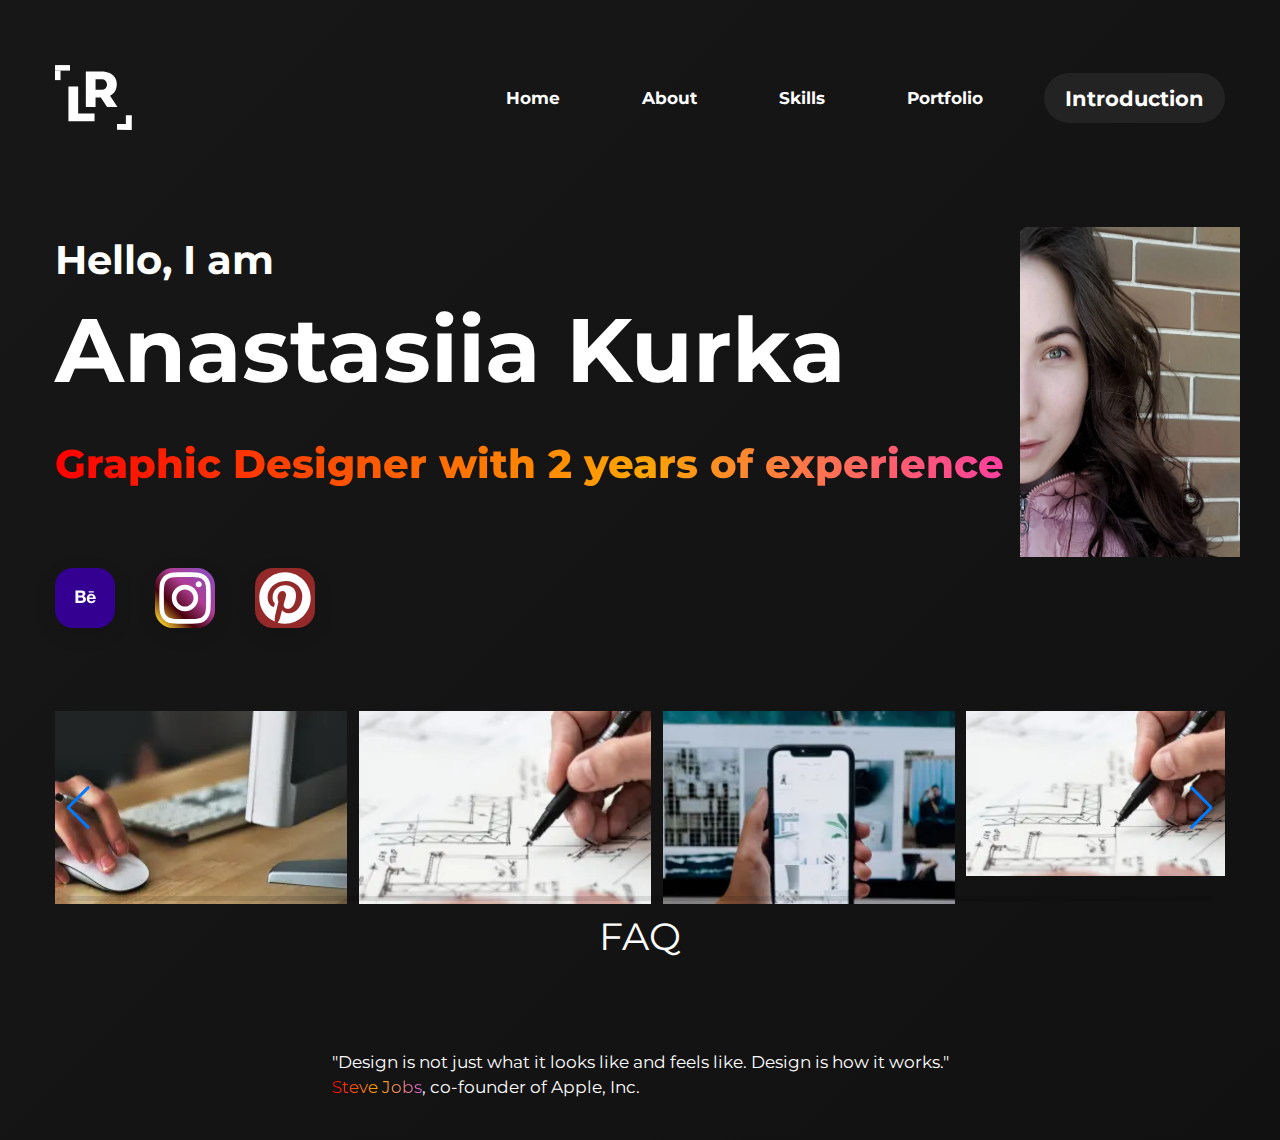
==== commit 91b8ef85: "14.02.2022" ====
--- a/home.html
+++ b/home.html
@@ -6,21 +6,21 @@
 	<meta charset="UTF-8" />
 	<meta name="format-detection" content="telephone=no" />
 	<!-- <style>body{opacity: 0;}</style> -->
-	<link rel="stylesheet" href="css/style.min.css?_v=20220213233257" />
+	<link rel="stylesheet" href="css/style.min.css?_v=20220214172446" />
 	<link rel="shortcut icon" href="favicon.ico" />
 	<!-- <meta name="robots" content="noindex, nofollow"> -->
 	<meta name="viewport" content="width=device-width, initial-scale=1.0" />
 	<!-- <link rel="preconnect" href="https://fonts.googleapis.com" />
   <link rel="preconnect" href="https://fonts.gstatic.com" crossorigin />
   <link
-    href="https://fonts.googleapis.com/css2?family=Yanone+Kaffeesatz:wght@400;500;600;700&display=swap&_v=20220213233257"
+    href="https://fonts.googleapis.com/css2?family=Yanone+Kaffeesatz:wght@400;500;600;700&display=swap&_v=20220214172446"
     rel="stylesheet"
   /> -->
 </head>
 
 <body>
 	<div class="wrapper">
-		<header class="header">
+		<header class="header _header-scroll _header-show" data-scroll="150" data-scroll-show="500">
 			<button type="button" class="menu__icon icon-menu"><span></span></button>
 			<div class="header__container">
 				<div class="header__menu menu">
@@ -63,13 +63,7 @@
 							<a href="" class="menu-main__links">Skills</a>
 						</li>
 						<li class="menu-main__item">
-							<a href="" class="menu-main__links">Portfolio</a>
-						</li>
-						<li class="menu-main__item">
-							<a href="" class="menu-main__links">Feedback</a>
-						</li>
-						<li class="menu-main__item">
-							<a href="" class="menu-main__links">Offers</a>
+							<a href="#" data-goto="#swiper" class="menu-main__links link">Portfolio</a>
 						</li>
 						<li class="menu-main__item">
 							<a data-popup="#popup" data-popup="#video" data-popup-youtube="6S5Zw2WuyFE" class="menu-main__links_radius">Introduction</a>
@@ -124,10 +118,11 @@
 							</li>
 						</ul>
 					</div>
+
 					<!-- Оболочка слайдера -->
 					<div class="works__slider swiper">
 						<!-- Двигающееся часть слайдера -->
-						<div class="works__wrapper swiper-wrapper">
+						<div class="works__wrapper swiper-wrapper" id="swiper">
 							<!-- Слайд -->
 							<div class="works__slide swiper-slide">
 								<picture><source srcset="img/ux-design.webp" type="image/webp"><img width="292px" height="193px" class="swiper-slide__ux" src="img/ux-design.jpg" alt="UX-Ui" /></picture>
@@ -155,6 +150,45 @@
 						<button type="button" class="swiper-button-next"></button>
 						<!-- Если нужен скролбар -->
 						<div class="swiper-scrollbar"></div>
+					</div>
+					<div class="faq-block">
+						<h3 class="faq-block__title">FAQ</h3>
+					</div>
+					<div data-spollers="320,max" class="spollers">
+						<div class="spollers__item">
+							<button type="button" data-spoller class="spollers__title">
+								Why to choose me?
+							</button>
+							<div class="spollers__body">Professional attitude to work</div>
+						</div>
+					</div>
+					<div data-spollers="320,max" class="spollers">
+						<div class="spollers__item">
+							<button type="button" data-spoller class="spollers__title">
+								Why to buy your service?
+							</button>
+							<div class="spollers__body">Professional attitude to work</div>
+						</div>
+					</div>
+					<div data-spollers="320,max" class="spollers">
+						<div class="spollers__item">
+							<button type="button" data-spoller class="spollers__title">
+								What about my qualification?
+							</button>
+							<div class="spollers__body">
+								I'm certified and professional Graphic Designer who has already
+								finished internation Graphic Design course after three month on
+								e-commerce and public projects.
+							</div>
+						</div>
+					</div>
+					<div data-spollers="320,max" class="spollers">
+						<div class="spollers__item">
+							<button type="button" data-spoller class="spollers__title">
+								Why to choose me?
+							</button>
+							<div class="spollers__body">Any strong skills?</div>
+						</div>
 					</div>
 				</div>
 			</section>
@@ -178,7 +212,7 @@
 			</div>
 		</div>
 	</div>
-	<script src="js/app.min.js?_v=20220213233257"></script>
+	<script src="js/app.min.js?_v=20220214172446"></script>
 </body>
 
 </html>--- a/css/style.min.css
+++ b/css/style.min.css
@@ -1 +1 @@
-@charset "UTF-8";@import url(https://fonts.googleapis.com/css?family=Montserrat:100,200,300,regular,500,600,700,800,900&display=swap);[class*=_icon-]:before{font-family:icons;font-style:normal;font-weight:400;font-variant:normal;text-transform:none;line-height:1;-webkit-font-smoothing:antialiased;-moz-osx-font-smoothing:grayscale}[class*=_icon-]:before{display:block}[class*=_icon-] .icon-ak-logo:before{content:"\e900";color:#fff}[class*=_icon-] .icon-arrow-right:before{content:"\e901"}[class*=_icon-] .icon-arrow-left:before{content:"\e902"}[class*=_icon-] .icon-mobile:before{content:"\e903"}[class*=_icon-] .icon-cell-phone:before{content:"\e903"}[class*=_icon-] .icon-handheld:before{content:"\e903"}[class*=_icon-] .icon-pinterest:before{content:"\e904"}[class*=_icon-] .icon-behance:before{content:"\e905"}[class*=_icon-] .icon-instagram:before{content:"\e906"}*{padding:0;margin:0;border:0}*,:after,:before{-webkit-box-sizing:border-box;box-sizing:border-box}:active,:focus{outline:0}a:active,a:focus{outline:0}a{-webkit-transition:all .3s ease 0s;-o-transition:all .3s ease 0s;transition:all .3s ease 0s}body,html{height:100%;min-width:320px}body{color:#000;line-height:1;font-family:Montserrat,sans-serif;font-size:1.0625rem;-ms-text-size-adjust:100%;-moz-text-size-adjust:100%;-webkit-text-size-adjust:100%;-webkit-font-smoothing:antialiased;-moz-osx-font-smoothing:grayscale}button,input,textarea{font-family:Montserrat,sans-serif;font-size:inherit}button{cursor:pointer;color:inherit;background-color:inherit}a{color:inherit}a:link,a:visited{text-decoration:none}a:hover{text-decoration:none}ul li{list-style:none}img{vertical-align:top}h1,h2,h3,h4,h5,h6{font-weight:inherit;font-size:inherit}.lock body{overflow:hidden;-ms-touch-action:none;touch-action:none}.wrapper{min-height:100%;display:-webkit-box;display:-ms-flexbox;display:flex;-webkit-box-orient:vertical;-webkit-box-direction:normal;-ms-flex-direction:column;flex-direction:column;overflow:hidden}.wrapper>main{-webkit-box-flex:1;-ms-flex:1 1 auto;flex:1 1 auto}.wrapper>*{min-width:0}[class*=__container]{max-width:73.125rem;-webkit-box-sizing:content-box;box-sizing:content-box;margin:0 auto;padding:0 .9375rem}body::after{content:"";background-color:rgba(0,0,0,.5);position:fixed;width:100%;height:100%;top:0;left:0;opacity:0;-webkit-transition:opacity .8s ease 0s;-o-transition:opacity .8s ease 0s;transition:opacity .8s ease 0s;pointer-events:none;z-index:149}.popup-show body::after{opacity:1}.popup{position:fixed;top:0;left:0;bottom:0;right:0;padding:30px 10px;-webkit-transition:visibility .8s ease 0s;-o-transition:visibility .8s ease 0s;transition:visibility .8s ease 0s;visibility:hidden;pointer-events:none}.popup_show{z-index:150;visibility:visible;overflow:auto;pointer-events:auto}.popup_show .popup__content{visibility:visible;-webkit-transform:scale(1);-ms-transform:scale(1);transform:scale(1)}.popup__wrapper{display:-webkit-box;display:-ms-flexbox;display:flex;-webkit-box-orient:vertical;-webkit-box-direction:normal;-ms-flex-direction:column;flex-direction:column;-webkit-box-align:center;-ms-flex-align:center;align-items:center;min-height:100%;-webkit-box-flex:1;-ms-flex:1 1 auto;flex:1 1 auto;width:100%;display:flex;-webkit-box-pack:center;-ms-flex-pack:center;justify-content:center;align-items:center}.popup__content{visibility:hidden;-webkit-transform:scale(0);-ms-transform:scale(0);transform:scale(0);-webkit-transition:-webkit-transform .3s ease 0s;transition:-webkit-transform .3s ease 0s;-o-transition:transform .3s ease 0s;transition:transform .3s ease 0s;transition:transform .3s ease 0s,-webkit-transform .3s ease 0s;background-color:#eee;padding:20px;width:100%;min-height:31.25rem;max-width:900px;border-radius:20px}.lock .popup__content{visibility:visible}.popup__text{display:-webkit-box;display:-ms-flexbox;display:flex;-webkit-box-pack:center;-ms-flex-pack:center;justify-content:center;-webkit-box-align:center;-ms-flex-align:center;align-items:center}[class*=-ibg]{position:relative}[class*=-ibg] img{position:absolute;width:100%;height:100%;top:0;left:0;-o-object-fit:cover;object-fit:cover}[class*=-ibg_contain] img{-o-object-fit:contain;object-fit:contain}.wrapper{width:100%;background:-o-linear-gradient(315deg,#171717 2.88%,#111 100%);background:linear-gradient(135deg,#171717 2.88%,#111 100%)}.header__container{display:-webkit-box;display:-ms-flexbox;display:flex;-webkit-box-align:center;-ms-flex-align:center;align-items:center}@supports (padding-top:clamp(0.9375rem ,-0.1306818182rem + 5.3409090909vw ,3.875rem)){.header__container{padding-top:clamp(.9375rem ,-.1306818182rem + 5.3409090909vw ,3.875rem)}}@supports not (padding-top:clamp(0.9375rem ,-0.1306818182rem + 5.3409090909vw ,3.875rem)){.header__container{padding-top:calc(.9375rem + 2.9375 * (100vw - 20rem)/ 55)}}@supports (padding-bottom:clamp(0.9375rem ,-0.1306818182rem + 5.3409090909vw ,3.875rem)){.header__container{padding-bottom:clamp(.9375rem ,-.1306818182rem + 5.3409090909vw ,3.875rem)}}@supports not (padding-bottom:clamp(0.9375rem ,-0.1306818182rem + 5.3409090909vw ,3.875rem)){.header__container{padding-bottom:calc(.9375rem + 2.9375 * (100vw - 20rem)/ 55)}}.logo-header{display:-webkit-box;display:-ms-flexbox;display:flex;-webkit-box-flex:1;-ms-flex:1 1 auto;flex:1 1 auto;z-index:7}.logo-header__link{display:-webkit-inline-box;display:-ms-inline-flexbox;display:inline-flex;-webkit-box-pack:center;-ms-flex-pack:center;justify-content:center;-webkit-box-align:center;-ms-flex-align:center;align-items:center}.logo-header__link_ak{-webkit-transition:all .2s ease 0s;-o-transition:all .2s ease 0s;transition:all .2s ease 0s;fill:#fff;-webkit-box-shadow:0 6px 20px rgba(0,0,0,.1);box-shadow:0 6px 20px rgba(0,0,0,.1)}.logo-header__link:hover{background:#4e4e4e;-webkit-box-shadow:0 6px 20px rgba(0,0,0,.1);box-shadow:0 6px 20px rgba(0,0,0,.1)}.logo-header__link:focus{background:#9b9b9b;-webkit-box-shadow:0 6px 20px rgba(0,0,0,.1);box-shadow:0 6px 20px rgba(0,0,0,.1)}.menu-main{display:-webkit-box;display:-ms-flexbox;display:flex;-webkit-column-gap:1.875rem;-moz-column-gap:1.875rem;column-gap:1.875rem;-ms-flex-wrap:wrap;flex-wrap:wrap}@supports (gap:clamp(1.5625rem ,-0.2305825243rem + 3.640776699vw ,2.5rem)){.menu-main{gap:clamp(1.5625rem ,-.2305825243rem + 3.640776699vw ,2.5rem)}}@supports not (gap:clamp(1.5625rem ,-0.2305825243rem + 3.640776699vw ,2.5rem)){.menu-main{gap:calc(1.5625rem + .9375 * (100vw - 49.25rem)/ 25.75)}}.menu-main__links{padding:.78125rem 1.3125rem;font-style:normal;font-weight:700;line-height:1.3125rem;color:#fff}@supports (font-size:clamp(0.875rem ,0.5163834951rem + 0.7281553398vw ,1.0625rem)){.menu-main__links{font-size:clamp(.875rem ,.5163834951rem + .7281553398vw ,1.0625rem)}}@supports not (font-size:clamp(0.875rem ,0.5163834951rem + 0.7281553398vw ,1.0625rem)){.menu-main__links{font-size:calc(.875rem + .1875 * (100vw - 49.25rem)/ 25.75)}}.menu-main__links_radius{font-style:normal;font-weight:700;line-height:1.3125rem;color:#fff;background:#232323;-webkit-backdrop-filter:blur(4px);backdrop-filter:blur(4px);padding:.78125rem 1.3125rem;border-radius:30px}@supports (font-size:clamp(0.875rem ,0.0382281553rem + 1.6990291262vw ,1.3125rem)){.menu-main__links_radius{font-size:clamp(.875rem ,.0382281553rem + 1.6990291262vw ,1.3125rem)}}@supports not (font-size:clamp(0.875rem ,0.0382281553rem + 1.6990291262vw ,1.3125rem)){.menu-main__links_radius{font-size:calc(.875rem + .4375 * (100vw - 49.25rem)/ 25.75)}}.menu-main__links:hover{color:#fff;background:#232323;-webkit-backdrop-filter:blur(4px);backdrop-filter:blur(4px);border-radius:30px}.menu-main__links:focus{color:#fff;background:#232323;-webkit-backdrop-filter:blur(4px);backdrop-filter:blur(4px);border-radius:30px}.header-call{display:none}.header-call__link_fill{-webkit-transition:all .2s ease 0s;-o-transition:all .2s ease 0s;transition:all .2s ease 0s;fill:#fff;-webkit-box-shadow:0 6px 20px rgba(0,0,0,.1);box-shadow:0 6px 20px rgba(0,0,0,.1)}.icon-menu{display:none}.menu{position:fixed;width:100%;height:100vh;top:-120%;left:0;opacity:0;visibility:hidden;-webkit-transition:all .3s ease 0s;-o-transition:all .3s ease 0s;transition:all .3s ease 0s;z-index:6;background:#000}.menu__body{padding:6.25rem 1.25rem 0}.menu__list{-webkit-box-pack:center;-ms-flex-pack:center;justify-content:center;-webkit-box-align:center;-ms-flex-align:center;align-items:center}.menu__item{position:relative}.menu__item:nth-child(1){margin:0 0 1.875rem 0}.menu__item:nth-child(2){margin:0 0 1.875rem 0}.menu__item:nth-child(3){margin:0 0 1.875rem 0}.menu__item:nth-child(4){margin:0 0 1.875rem 0}.menu__item:nth-child(5){margin:0 0 1.875rem 0}.menu__item:nth-child(6){margin:0 0 1.875rem 0}.menu__item::after{position:absolute;content:"";display:block;width:100%;height:1px;top:32px;background:#424245}.menu__link{width:100%;color:#fff;padding:0 0 .3125rem 0}.menu-open .menu{visibility:visible;opacity:1;top:0}.section__container{position:relative}.section-about{padding:2.5rem 0}.info-about__greet{font-style:normal;font-weight:700;color:#fff}@supports (font-size:clamp(1.5rem ,1.1363636364rem + 1.8181818182vw ,2.5rem)){.info-about__greet{font-size:clamp(1.5rem ,1.1363636364rem + 1.8181818182vw ,2.5rem)}}@supports not (font-size:clamp(1.5rem ,1.1363636364rem + 1.8181818182vw ,2.5rem)){.info-about__greet{font-size:calc(1.5rem + 1 * (100vw - 20rem)/ 55)}}@supports (line-height:clamp(1.5rem ,0.9318181818rem + 2.8409090909vw ,3.0625rem)){.info-about__greet{line-height:clamp(1.5rem ,.9318181818rem + 2.8409090909vw ,3.0625rem)}}@supports not (line-height:clamp(1.5rem ,0.9318181818rem + 2.8409090909vw ,3.0625rem)){.info-about__greet{line-height:calc(1.5rem + 1.5625 * (100vw - 20rem)/ 55)}}.info-about__photo{position:absolute;left:980px;bottom:413px}.info-about__name{padding:1.0625rem 0 0 0;font-weight:700;color:#fff}@supports (font-size:clamp(2.8125rem ,1.7897727273rem + 5.1136363636vw ,5.625rem)){.info-about__name{font-size:clamp(2.8125rem ,1.7897727273rem + 5.1136363636vw ,5.625rem)}}@supports not (font-size:clamp(2.8125rem ,1.7897727273rem + 5.1136363636vw ,5.625rem)){.info-about__name{font-size:calc(2.8125rem + 2.8125 * (100vw - 20rem)/ 55)}}@supports (line-height:clamp(3.75rem ,2.8863636364rem + 4.3181818182vw ,6.125rem)){.info-about__name{line-height:clamp(3.75rem ,2.8863636364rem + 4.3181818182vw ,6.125rem)}}@supports not (line-height:clamp(3.75rem ,2.8863636364rem + 4.3181818182vw ,6.125rem)){.info-about__name{line-height:calc(3.75rem + 2.375 * (100vw - 20rem)/ 55)}}.info-about__profession{padding:2.5rem 0 0 0;font-style:normal;font-weight:800;font-size:2.5rem;line-height:3.0625rem;color:transparent;-webkit-background-clip:text;background-clip:text;background-image:-webkit-gradient(linear,left top,right top,from(red),color-stop(orange),to(fuchsia));background-image:-o-linear-gradient(left,red,orange,#f0f);background-image:linear-gradient(90deg,red,orange,#f0f)}@supports (font-size:clamp(1.375rem ,0.9659090909rem + 2.0454545455vw ,2.5rem)){.info-about__profession{font-size:clamp(1.375rem ,.9659090909rem + 2.0454545455vw ,2.5rem)}}@supports not (font-size:clamp(1.375rem ,0.9659090909rem + 2.0454545455vw ,2.5rem)){.info-about__profession{font-size:calc(1.375rem + 1.125 * (100vw - 20rem)/ 55)}}@supports (line-height:clamp(2.5rem ,2.2954545455rem + 1.0227272727vw ,3.0625rem)){.info-about__profession{line-height:clamp(2.5rem ,2.2954545455rem + 1.0227272727vw ,3.0625rem)}}@supports not (line-height:clamp(2.5rem ,2.2954545455rem + 1.0227272727vw ,3.0625rem)){.info-about__profession{line-height:calc(2.5rem + .5625 * (100vw - 20rem)/ 55)}}.social-info{display:-webkit-box;display:-ms-flexbox;display:flex;gap:2.5rem}@supports (padding-top:clamp(1.5625rem ,1.2215909091rem + 1.7045454545vw ,2.5rem)){.social-info{padding-top:clamp(1.5625rem ,1.2215909091rem + 1.7045454545vw ,2.5rem)}}@supports not (padding-top:clamp(1.5625rem ,1.2215909091rem + 1.7045454545vw ,2.5rem)){.social-info{padding-top:calc(1.5625rem + .9375 * (100vw - 20rem)/ 55)}}@supports (padding-bottom:clamp(1.5625rem ,1.2215909091rem + 1.7045454545vw ,2.5rem)){.social-info{padding-bottom:clamp(1.5625rem ,1.2215909091rem + 1.7045454545vw ,2.5rem)}}@supports not (padding-bottom:clamp(1.5625rem ,1.2215909091rem + 1.7045454545vw ,2.5rem)){.social-info{padding-bottom:calc(1.5625rem + .9375 * (100vw - 20rem)/ 55)}}.social-info__links_background_behance{background:#2258e4;background:#330092;-webkit-box-shadow:0 6px 20px rgba(0,0,0,.1);box-shadow:0 6px 20px rgba(0,0,0,.1);border-radius:18px}.social-info__links_background_instagram{background:-o-linear-gradient(45.28deg,#f7cd2e 7.91%,#47010b 32.89%,#ae3d94 60.69%,#8c4cbe 93.33%);background:linear-gradient(44.72deg,#f7cd2e 7.91%,#47010b 32.89%,#ae3d94 60.69%,#8c4cbe 93.33%);-webkit-box-shadow:0 6px 20px rgba(0,0,0,.1);box-shadow:0 6px 20px rgba(0,0,0,.1);border-radius:18px}.social-info__links_background_pinterest{background:#942929;-webkit-box-shadow:0 6px 20px rgba(0,0,0,.1);box-shadow:0 6px 20px rgba(0,0,0,.1);border-radius:18px}.social-info__links_behance{fill:#fff;-webkit-transform:translate(.9375rem,1.25rem);-ms-transform:translate(.9375rem,1.25rem);transform:translate(.9375rem,1.25rem)}.social-info__links_instagram{fill:#fff}.social-info__links_pinterest{fill:#fff}.footer__container{display:-webkit-box;display:-ms-flexbox;display:flex;-webkit-box-pack:center;-ms-flex-pack:center;justify-content:center;-webkit-box-align:center;-ms-flex-align:center;align-items:center}@supports (padding-top:clamp(0.9375rem ,0.3693181818rem + 2.8409090909vw ,2.5rem)){.footer__container{padding-top:clamp(.9375rem ,.3693181818rem + 2.8409090909vw ,2.5rem)}}@supports not (padding-top:clamp(0.9375rem ,0.3693181818rem + 2.8409090909vw ,2.5rem)){.footer__container{padding-top:calc(.9375rem + 1.5625 * (100vw - 20rem)/ 55)}}@supports (padding-bottom:clamp(0.9375rem ,0.3693181818rem + 2.8409090909vw ,2.5rem)){.footer__container{padding-bottom:clamp(.9375rem ,.3693181818rem + 2.8409090909vw ,2.5rem)}}@supports not (padding-bottom:clamp(0.9375rem ,0.3693181818rem + 2.8409090909vw ,2.5rem)){.footer__container{padding-bottom:calc(.9375rem + 1.5625 * (100vw - 20rem)/ 55)}}.footer__quote{color:#fff;line-height:1.5625rem}@supports (font-size:clamp(0.875rem ,0.8068181818rem + 0.3409090909vw ,1.0625rem)){.footer__quote{font-size:clamp(.875rem ,.8068181818rem + .3409090909vw ,1.0625rem)}}@supports not (font-size:clamp(0.875rem ,0.8068181818rem + 0.3409090909vw ,1.0625rem)){.footer__quote{font-size:calc(.875rem + .1875 * (100vw - 20rem)/ 55)}}.footer__span{color:transparent;-webkit-background-clip:text;background-clip:text;background-image:-webkit-gradient(linear,left top,right top,from(red),color-stop(orange),to(#d162d1));background-image:-o-linear-gradient(left,red,orange,#d162d1);background-image:linear-gradient(90deg,red,orange,#d162d1)}.swiper{overflow:hidden}.swiper-wrapper{width:100%;height:100%;-webkit-box-sizing:content-box;box-sizing:content-box;display:-webkit-box;display:-ms-flexbox;display:flex;position:relative}.swiper-vertical .swiper-wrapper{-webkit-box-orient:vertical;-webkit-box-direction:normal;-ms-flex-direction:column;flex-direction:column}.swiper-autoheight .swiper-wrapper{-webkit-box-align:start;-ms-flex-align:start;align-items:flex-start}.swiper-initialized .swiper-slide{-ms-flex-negative:0;flex-shrink:0}.swiper-android .swiper-slide,.swiper-android .swiper-wrapper{-webkit-transform:translate3d(0,0,0);transform:translate3d(0,0,0)}.swiper-button-lock{display:none!important}@font-face{font-family:swiper-icons;src:url("data:application/font-woff;charset=utf-8;base64, [base64]//wADZ2x5ZgAAAywAAADMAAAD2MHtryVoZWFkAAABbAAAADAAAAA2E2+eoWhoZWEAAAGcAAAAHwAAACQC9gDzaG10eAAAAigAAAAZAAAArgJkABFsb2NhAAAC0AAAAFoAAABaFQAUGG1heHAAAAG8AAAAHwAAACAAcABAbmFtZQAAA/gAAAE5AAACXvFdBwlwb3N0AAAFNAAAAGIAAACE5s74hXjaY2BkYGAAYpf5Hu/j+W2+MnAzMYDAzaX6QjD6/4//Bxj5GA8AuRwMYGkAPywL13jaY2BkYGA88P8Agx4j+/8fQDYfA1AEBWgDAIB2BOoAeNpjYGRgYNBh4GdgYgABEMnIABJzYNADCQAACWgAsQB42mNgYfzCOIGBlYGB0YcxjYGBwR1Kf2WQZGhhYGBiYGVmgAFGBiQQkOaawtDAoMBQxXjg/wEGPcYDDA4wNUA2CCgwsAAAO4EL6gAAeNpj2M0gyAACqxgGNWBkZ2D4/wMA+xkDdgAAAHjaY2BgYGaAYBkGRgYQiAHyGMF8FgYHIM3DwMHABGQrMOgyWDLEM1T9/w8UBfEMgLzE////P/5//f/V/xv+r4eaAAeMbAxwIUYmIMHEgKYAYjUcsDAwsLKxc3BycfPw8jEQA/[base64]/uznmfPFBNODM2K7MTQ45YEAZqGP81AmGGcF3iPqOop0r1SPTaTbVkfUe4HXj97wYE+yNwWYxwWu4v1ugWHgo3S1XdZEVqWM7ET0cfnLGxWfkgR42o2PvWrDMBSFj/IHLaF0zKjRgdiVMwScNRAoWUoH78Y2icB/yIY09An6AH2Bdu/UB+yxopYshQiEvnvu0dURgDt8QeC8PDw7Fpji3fEA4z/PEJ6YOB5hKh4dj3EvXhxPqH/SKUY3rJ7srZ4FZnh1PMAtPhwP6fl2PMJMPDgeQ4rY8YT6Gzao0eAEA409DuggmTnFnOcSCiEiLMgxCiTI6Cq5DZUd3Qmp10vO0LaLTd2cjN4fOumlc7lUYbSQcZFkutRG7g6JKZKy0RmdLY680CDnEJ+UMkpFFe1RN7nxdVpXrC4aTtnaurOnYercZg2YVmLN/d/gczfEimrE/fs/bOuq29Zmn8tloORaXgZgGa78yO9/cnXm2BpaGvq25Dv9S4E9+5SIc9PqupJKhYFSSl47+Qcr1mYNAAAAeNptw0cKwkAAAMDZJA8Q7OUJvkLsPfZ6zFVERPy8qHh2YER+3i/BP83vIBLLySsoKimrqKqpa2hp6+jq6RsYGhmbmJqZSy0sraxtbO3sHRydnEMU4uR6yx7JJXveP7WrDycAAAAAAAH//wACeNpjYGRgYOABYhkgZgJCZgZNBkYGLQZtIJsFLMYAAAw3ALgAeNolizEKgDAQBCchRbC2sFER0YD6qVQiBCv/H9ezGI6Z5XBAw8CBK/m5iQQVauVbXLnOrMZv2oLdKFa8Pjuru2hJzGabmOSLzNMzvutpB3N42mNgZGBg4GKQYzBhYMxJLMlj4GBgAYow/P/PAJJhLM6sSoWKfWCAAwDAjgbRAAB42mNgYGBkAIIbCZo5IPrmUn0hGA0AO8EFTQAA");font-weight:400;font-style:normal}:root{--swiper-theme-color:#007aff}.swiper{margin-left:auto;margin-right:auto;position:relative;overflow:hidden;list-style:none;padding:0;z-index:1}.swiper-vertical>.swiper-wrapper{-webkit-box-orient:vertical;-webkit-box-direction:normal;-ms-flex-direction:column;flex-direction:column}.swiper-wrapper{position:relative;width:100%;height:100%;z-index:1;display:-webkit-box;display:-ms-flexbox;display:flex;-webkit-transition-property:-webkit-transform;transition-property:-webkit-transform;-o-transition-property:transform;transition-property:transform;transition-property:transform,-webkit-transform;-webkit-box-sizing:content-box;box-sizing:content-box}.swiper-android .swiper-slide,.swiper-wrapper{-webkit-transform:translate3d(0,0,0);transform:translate3d(0,0,0)}.swiper-pointer-events{-ms-touch-action:pan-y;touch-action:pan-y}.swiper-pointer-events.swiper-vertical{-ms-touch-action:pan-x;touch-action:pan-x}.swiper-slide{-ms-flex-negative:0;flex-shrink:0;width:100%;height:100%;position:relative;-webkit-transition-property:-webkit-transform;transition-property:-webkit-transform;-o-transition-property:transform;transition-property:transform;transition-property:transform,-webkit-transform}.swiper-slide-invisible-blank{visibility:hidden}.swiper-autoheight,.swiper-autoheight .swiper-slide{height:auto}.swiper-autoheight .swiper-wrapper{-webkit-box-align:start;-ms-flex-align:start;align-items:flex-start;-webkit-transition-property:height,-webkit-transform;transition-property:height,-webkit-transform;-o-transition-property:transform,height;transition-property:transform,height;transition-property:transform,height,-webkit-transform}.swiper-3d,.swiper-3d.swiper-css-mode .swiper-wrapper{-webkit-perspective:1200px;perspective:1200px}.swiper-3d .swiper-cube-shadow,.swiper-3d .swiper-slide,.swiper-3d .swiper-slide-shadow,.swiper-3d .swiper-slide-shadow-bottom,.swiper-3d .swiper-slide-shadow-left,.swiper-3d .swiper-slide-shadow-right,.swiper-3d .swiper-slide-shadow-top,.swiper-3d .swiper-wrapper{-webkit-transform-style:preserve-3d;transform-style:preserve-3d}.swiper-3d .swiper-slide-shadow,.swiper-3d .swiper-slide-shadow-bottom,.swiper-3d .swiper-slide-shadow-left,.swiper-3d .swiper-slide-shadow-right,.swiper-3d .swiper-slide-shadow-top{position:absolute;left:0;top:0;width:100%;height:100%;pointer-events:none;z-index:10}.swiper-3d .swiper-slide-shadow{background:rgba(0,0,0,.15)}.swiper-3d .swiper-slide-shadow-left{background-image:-webkit-gradient(linear,right top,left top,from(rgba(0,0,0,.5)),to(rgba(0,0,0,0)));background-image:-o-linear-gradient(right,rgba(0,0,0,.5),rgba(0,0,0,0));background-image:linear-gradient(to left,rgba(0,0,0,.5),rgba(0,0,0,0))}.swiper-3d .swiper-slide-shadow-right{background-image:-webkit-gradient(linear,left top,right top,from(rgba(0,0,0,.5)),to(rgba(0,0,0,0)));background-image:-o-linear-gradient(left,rgba(0,0,0,.5),rgba(0,0,0,0));background-image:linear-gradient(to right,rgba(0,0,0,.5),rgba(0,0,0,0))}.swiper-3d .swiper-slide-shadow-top{background-image:-webkit-gradient(linear,left bottom,left top,from(rgba(0,0,0,.5)),to(rgba(0,0,0,0)));background-image:-o-linear-gradient(bottom,rgba(0,0,0,.5),rgba(0,0,0,0));background-image:linear-gradient(to top,rgba(0,0,0,.5),rgba(0,0,0,0))}.swiper-3d .swiper-slide-shadow-bottom{background-image:-webkit-gradient(linear,left top,left bottom,from(rgba(0,0,0,.5)),to(rgba(0,0,0,0)));background-image:-o-linear-gradient(top,rgba(0,0,0,.5),rgba(0,0,0,0));background-image:linear-gradient(to bottom,rgba(0,0,0,.5),rgba(0,0,0,0))}.swiper-css-mode>.swiper-wrapper{overflow:auto;scrollbar-width:none;-ms-overflow-style:none}.swiper-css-mode>.swiper-wrapper::-webkit-scrollbar{display:none}.swiper-css-mode>.swiper-wrapper>.swiper-slide{scroll-snap-align:start start}.swiper-horizontal.swiper-css-mode>.swiper-wrapper{-ms-scroll-snap-type:x mandatory;scroll-snap-type:x mandatory}.swiper-vertical.swiper-css-mode>.swiper-wrapper{-ms-scroll-snap-type:y mandatory;scroll-snap-type:y mandatory}.swiper-centered>.swiper-wrapper::before{content:"";-ms-flex-negative:0;flex-shrink:0;-webkit-box-ordinal-group:10000;-ms-flex-order:9999;order:9999}.swiper-centered.swiper-horizontal>.swiper-wrapper>.swiper-slide:first-child{-webkit-margin-start:var(--swiper-centered-offset-before);margin-inline-start:var(--swiper-centered-offset-before)}.swiper-centered.swiper-horizontal>.swiper-wrapper::before{height:100%;min-height:1px;width:var(--swiper-centered-offset-after)}.swiper-centered.swiper-vertical>.swiper-wrapper>.swiper-slide:first-child{-webkit-margin-before:var(--swiper-centered-offset-before);margin-block-start:var(--swiper-centered-offset-before)}.swiper-centered.swiper-vertical>.swiper-wrapper::before{width:100%;min-width:1px;height:var(--swiper-centered-offset-after)}.swiper-centered>.swiper-wrapper>.swiper-slide{scroll-snap-align:center center}.swiper-virtual.swiper-css-mode .swiper-wrapper::after{content:"";position:absolute;left:0;top:0;pointer-events:none}.swiper-virtual.swiper-css-mode.swiper-horizontal .swiper-wrapper::after{height:1px;width:var(--swiper-virtual-size)}.swiper-virtual.swiper-css-mode.swiper-vertical .swiper-wrapper::after{width:1px;height:var(--swiper-virtual-size)}:root{--swiper-navigation-size:44px}.swiper-button-next,.swiper-button-prev{position:absolute;top:50%;width:calc(var(--swiper-navigation-size)/ 44 * 27);height:var(--swiper-navigation-size);margin-top:calc(0px - var(--swiper-navigation-size)/ 2);z-index:10;cursor:pointer;display:-webkit-box;display:-ms-flexbox;display:flex;-webkit-box-align:center;-ms-flex-align:center;align-items:center;-webkit-box-pack:center;-ms-flex-pack:center;justify-content:center;color:var(--swiper-navigation-color,var(--swiper-theme-color))}.swiper-button-next.swiper-button-disabled,.swiper-button-prev.swiper-button-disabled{opacity:.35;cursor:auto;pointer-events:none}.swiper-button-next:after,.swiper-button-prev:after{font-family:swiper-icons;font-size:var(--swiper-navigation-size);text-transform:none!important;letter-spacing:0;text-transform:none;font-variant:initial;line-height:1}.swiper-button-prev,.swiper-rtl .swiper-button-next{left:10px;right:auto}.swiper-button-prev:after,.swiper-rtl .swiper-button-next:after{content:"prev"}.swiper-button-next,.swiper-rtl .swiper-button-prev{right:10px;left:auto}.swiper-button-next:after,.swiper-rtl .swiper-button-prev:after{content:"next"}.swiper-button-lock{display:none}.swiper-pagination{position:absolute;text-align:center;-webkit-transition:.3s opacity;-o-transition:.3s opacity;transition:.3s opacity;-webkit-transform:translate3d(0,0,0);transform:translate3d(0,0,0);z-index:10}.swiper-pagination.swiper-pagination-hidden{opacity:0}.swiper-horizontal>.swiper-pagination-bullets,.swiper-pagination-bullets.swiper-pagination-horizontal,.swiper-pagination-custom,.swiper-pagination-fraction{bottom:10px;left:0;width:100%}.swiper-pagination-bullets-dynamic{overflow:hidden;font-size:0}.swiper-pagination-bullets-dynamic .swiper-pagination-bullet{-webkit-transform:scale(.33);-ms-transform:scale(.33);transform:scale(.33);position:relative}.swiper-pagination-bullets-dynamic .swiper-pagination-bullet-active{-webkit-transform:scale(1);-ms-transform:scale(1);transform:scale(1)}.swiper-pagination-bullets-dynamic .swiper-pagination-bullet-active-main{-webkit-transform:scale(1);-ms-transform:scale(1);transform:scale(1)}.swiper-pagination-bullets-dynamic .swiper-pagination-bullet-active-prev{-webkit-transform:scale(.66);-ms-transform:scale(.66);transform:scale(.66)}.swiper-pagination-bullets-dynamic .swiper-pagination-bullet-active-prev-prev{-webkit-transform:scale(.33);-ms-transform:scale(.33);transform:scale(.33)}.swiper-pagination-bullets-dynamic .swiper-pagination-bullet-active-next{-webkit-transform:scale(.66);-ms-transform:scale(.66);transform:scale(.66)}.swiper-pagination-bullets-dynamic .swiper-pagination-bullet-active-next-next{-webkit-transform:scale(.33);-ms-transform:scale(.33);transform:scale(.33)}.swiper-pagination-bullet{width:var(--swiper-pagination-bullet-width,var(--swiper-pagination-bullet-size,8px));height:var(--swiper-pagination-bullet-height,var(--swiper-pagination-bullet-size,8px));display:inline-block;border-radius:50%;background:var(--swiper-pagination-bullet-inactive-color,#000);opacity:var(--swiper-pagination-bullet-inactive-opacity,.2)}button.swiper-pagination-bullet{border:none;margin:0;padding:0;-webkit-box-shadow:none;box-shadow:none;-webkit-appearance:none;-moz-appearance:none;appearance:none}.swiper-pagination-clickable .swiper-pagination-bullet{cursor:pointer}.swiper-pagination-bullet:only-child{display:none!important}.swiper-pagination-bullet-active{opacity:var(--swiper-pagination-bullet-opacity,1);background:var(--swiper-pagination-color,var(--swiper-theme-color))}.swiper-pagination-vertical.swiper-pagination-bullets,.swiper-vertical>.swiper-pagination-bullets{right:10px;top:50%;-webkit-transform:translate3d(0,-50%,0);transform:translate3d(0,-50%,0)}.swiper-pagination-vertical.swiper-pagination-bullets .swiper-pagination-bullet,.swiper-vertical>.swiper-pagination-bullets .swiper-pagination-bullet{margin:var(--swiper-pagination-bullet-vertical-gap,6px) 0;display:block}.swiper-pagination-vertical.swiper-pagination-bullets.swiper-pagination-bullets-dynamic,.swiper-vertical>.swiper-pagination-bullets.swiper-pagination-bullets-dynamic{top:50%;-webkit-transform:translateY(-50%);-ms-transform:translateY(-50%);transform:translateY(-50%);width:8px}.swiper-pagination-vertical.swiper-pagination-bullets.swiper-pagination-bullets-dynamic .swiper-pagination-bullet,.swiper-vertical>.swiper-pagination-bullets.swiper-pagination-bullets-dynamic .swiper-pagination-bullet{display:inline-block;-webkit-transition:.2s top,.2s -webkit-transform;transition:.2s top,.2s -webkit-transform;-o-transition:.2s transform,.2s top;transition:.2s transform,.2s top;transition:.2s transform,.2s top,.2s -webkit-transform}.swiper-horizontal>.swiper-pagination-bullets .swiper-pagination-bullet,.swiper-pagination-horizontal.swiper-pagination-bullets .swiper-pagination-bullet{margin:0 var(--swiper-pagination-bullet-horizontal-gap,4px)}.swiper-horizontal>.swiper-pagination-bullets.swiper-pagination-bullets-dynamic,.swiper-pagination-horizontal.swiper-pagination-bullets.swiper-pagination-bullets-dynamic{left:50%;-webkit-transform:translateX(-50%);-ms-transform:translateX(-50%);transform:translateX(-50%);white-space:nowrap}.swiper-horizontal>.swiper-pagination-bullets.swiper-pagination-bullets-dynamic .swiper-pagination-bullet,.swiper-pagination-horizontal.swiper-pagination-bullets.swiper-pagination-bullets-dynamic .swiper-pagination-bullet{-webkit-transition:.2s left,.2s -webkit-transform;transition:.2s left,.2s -webkit-transform;-o-transition:.2s transform,.2s left;transition:.2s transform,.2s left;transition:.2s transform,.2s left,.2s -webkit-transform}.swiper-horizontal.swiper-rtl>.swiper-pagination-bullets-dynamic .swiper-pagination-bullet{-webkit-transition:.2s right,.2s -webkit-transform;transition:.2s right,.2s -webkit-transform;-o-transition:.2s transform,.2s right;transition:.2s transform,.2s right;transition:.2s transform,.2s right,.2s -webkit-transform}.swiper-pagination-progressbar{background:rgba(0,0,0,.25);position:absolute}.swiper-pagination-progressbar .swiper-pagination-progressbar-fill{background:var(--swiper-pagination-color,var(--swiper-theme-color));position:absolute;left:0;top:0;width:100%;height:100%;-webkit-transform:scale(0);-ms-transform:scale(0);transform:scale(0);-webkit-transform-origin:left top;-ms-transform-origin:left top;transform-origin:left top}.swiper-rtl .swiper-pagination-progressbar .swiper-pagination-progressbar-fill{-webkit-transform-origin:right top;-ms-transform-origin:right top;transform-origin:right top}.swiper-horizontal>.swiper-pagination-progressbar,.swiper-pagination-progressbar.swiper-pagination-horizontal,.swiper-pagination-progressbar.swiper-pagination-vertical.swiper-pagination-progressbar-opposite,.swiper-vertical>.swiper-pagination-progressbar.swiper-pagination-progressbar-opposite{width:100%;height:4px;left:0;top:0}.swiper-horizontal>.swiper-pagination-progressbar.swiper-pagination-progressbar-opposite,.swiper-pagination-progressbar.swiper-pagination-horizontal.swiper-pagination-progressbar-opposite,.swiper-pagination-progressbar.swiper-pagination-vertical,.swiper-vertical>.swiper-pagination-progressbar{width:4px;height:100%;left:0;top:0}.swiper-pagination-lock{display:none}.swiper-scrollbar{border-radius:10px;position:relative;-ms-touch-action:none;background:rgba(0,0,0,.1)}.swiper-horizontal>.swiper-scrollbar{position:absolute;left:1%;bottom:3px;z-index:50;height:5px;width:98%}.swiper-vertical>.swiper-scrollbar{position:absolute;right:3px;top:1%;z-index:50;width:5px;height:98%}.swiper-scrollbar-drag{height:100%;width:100%;position:relative;background:rgba(0,0,0,.5);border-radius:10px;left:0;top:0}.swiper-scrollbar-cursor-drag{cursor:move}.swiper-scrollbar-lock{display:none}.swiper-zoom-container{width:100%;height:100%;display:-webkit-box;display:-ms-flexbox;display:flex;-webkit-box-pack:center;-ms-flex-pack:center;justify-content:center;-webkit-box-align:center;-ms-flex-align:center;align-items:center;text-align:center}.swiper-zoom-container>canvas,.swiper-zoom-container>img,.swiper-zoom-container>svg{max-width:100%;max-height:100%;-o-object-fit:contain;object-fit:contain}.swiper-slide-zoomed{cursor:move}.swiper-lazy-preloader{width:42px;height:42px;position:absolute;left:50%;top:50%;margin-left:-21px;margin-top:-21px;z-index:10;-webkit-transform-origin:50%;-ms-transform-origin:50%;transform-origin:50%;-webkit-animation:swiper-preloader-spin 1s infinite linear;animation:swiper-preloader-spin 1s infinite linear;-webkit-box-sizing:border-box;box-sizing:border-box;border:4px solid var(--swiper-preloader-color,var(--swiper-theme-color));border-radius:50%;border-top-color:transparent}.swiper-lazy-preloader-white{--swiper-preloader-color:#fff}.swiper-lazy-preloader-black{--swiper-preloader-color:#000}@-webkit-keyframes swiper-preloader-spin{100%{-webkit-transform:rotate(360deg);transform:rotate(360deg)}}@keyframes swiper-preloader-spin{100%{-webkit-transform:rotate(360deg);transform:rotate(360deg)}}.swiper .swiper-notification{position:absolute;left:0;top:0;pointer-events:none;opacity:0;z-index:-1000}.swiper-free-mode>.swiper-wrapper{-webkit-transition-timing-function:ease-out;-o-transition-timing-function:ease-out;transition-timing-function:ease-out;margin:0 auto}.swiper-grid>.swiper-wrapper{-ms-flex-wrap:wrap;flex-wrap:wrap}.swiper-grid-column>.swiper-wrapper{-ms-flex-wrap:wrap;flex-wrap:wrap;-webkit-box-orient:vertical;-webkit-box-direction:normal;-ms-flex-direction:column;flex-direction:column}.swiper-fade.swiper-free-mode .swiper-slide{-webkit-transition-timing-function:ease-out;-o-transition-timing-function:ease-out;transition-timing-function:ease-out}.swiper-fade .swiper-slide{pointer-events:none;-webkit-transition-property:opacity;-o-transition-property:opacity;transition-property:opacity}.swiper-fade .swiper-slide .swiper-slide{pointer-events:none}.swiper-fade .swiper-slide-active,.swiper-fade .swiper-slide-active .swiper-slide-active{pointer-events:auto}.swiper-cube{overflow:visible}.swiper-cube .swiper-slide{pointer-events:none;-webkit-backface-visibility:hidden;backface-visibility:hidden;z-index:1;visibility:hidden;-webkit-transform-origin:0 0;-ms-transform-origin:0 0;transform-origin:0 0;width:100%;height:100%}.swiper-cube .swiper-slide .swiper-slide{pointer-events:none}.swiper-cube.swiper-rtl .swiper-slide{-webkit-transform-origin:100% 0;-ms-transform-origin:100% 0;transform-origin:100% 0}.swiper-cube .swiper-slide-active,.swiper-cube .swiper-slide-active .swiper-slide-active{pointer-events:auto}.swiper-cube .swiper-slide-active,.swiper-cube .swiper-slide-next,.swiper-cube .swiper-slide-next+.swiper-slide,.swiper-cube .swiper-slide-prev{pointer-events:auto;visibility:visible}.swiper-cube .swiper-slide-shadow-bottom,.swiper-cube .swiper-slide-shadow-left,.swiper-cube .swiper-slide-shadow-right,.swiper-cube .swiper-slide-shadow-top{z-index:0;-webkit-backface-visibility:hidden;backface-visibility:hidden}.swiper-cube .swiper-cube-shadow{position:absolute;left:0;bottom:0;width:100%;height:100%;opacity:.6;z-index:0}.swiper-cube .swiper-cube-shadow:before{content:"";background:#000;position:absolute;left:0;top:0;bottom:0;right:0;-webkit-filter:blur(50px);filter:blur(50px)}.swiper-flip{overflow:visible}.swiper-flip .swiper-slide{pointer-events:none;-webkit-backface-visibility:hidden;backface-visibility:hidden;z-index:1}.swiper-flip .swiper-slide .swiper-slide{pointer-events:none}.swiper-flip .swiper-slide-active,.swiper-flip .swiper-slide-active .swiper-slide-active{pointer-events:auto}.swiper-flip .swiper-slide-shadow-bottom,.swiper-flip .swiper-slide-shadow-left,.swiper-flip .swiper-slide-shadow-right,.swiper-flip .swiper-slide-shadow-top{z-index:0;-webkit-backface-visibility:hidden;backface-visibility:hidden}.swiper-creative .swiper-slide{-webkit-backface-visibility:hidden;backface-visibility:hidden;overflow:hidden;-webkit-transition-property:opacity,height,-webkit-transform;transition-property:opacity,height,-webkit-transform;-o-transition-property:transform,opacity,height;transition-property:transform,opacity,height;transition-property:transform,opacity,height,-webkit-transform}.swiper-cards{overflow:visible}.swiper-cards .swiper-slide{-webkit-transform-origin:center bottom;-ms-transform-origin:center bottom;transform-origin:center bottom;-webkit-backface-visibility:hidden;backface-visibility:hidden;overflow:hidden}@font-face{font-family:swiper-icons;src:url("data:application/font-woff;charset=utf-8;base64, [base64]//wADZ2x5ZgAAAywAAADMAAAD2MHtryVoZWFkAAABbAAAADAAAAA2E2+eoWhoZWEAAAGcAAAAHwAAACQC9gDzaG10eAAAAigAAAAZAAAArgJkABFsb2NhAAAC0AAAAFoAAABaFQAUGG1heHAAAAG8AAAAHwAAACAAcABAbmFtZQAAA/gAAAE5AAACXvFdBwlwb3N0AAAFNAAAAGIAAACE5s74hXjaY2BkYGAAYpf5Hu/j+W2+MnAzMYDAzaX6QjD6/4//Bxj5GA8AuRwMYGkAPywL13jaY2BkYGA88P8Agx4j+/8fQDYfA1AEBWgDAIB2BOoAeNpjYGRgYNBh4GdgYgABEMnIABJzYNADCQAACWgAsQB42mNgYfzCOIGBlYGB0YcxjYGBwR1Kf2WQZGhhYGBiYGVmgAFGBiQQkOaawtDAoMBQxXjg/wEGPcYDDA4wNUA2CCgwsAAAO4EL6gAAeNpj2M0gyAACqxgGNWBkZ2D4/wMA+xkDdgAAAHjaY2BgYGaAYBkGRgYQiAHyGMF8FgYHIM3DwMHABGQrMOgyWDLEM1T9/w8UBfEMgLzE////P/5//f/V/xv+r4eaAAeMbAxwIUYmIMHEgKYAYjUcsDAwsLKxc3BycfPw8jEQA/[base64]/uznmfPFBNODM2K7MTQ45YEAZqGP81AmGGcF3iPqOop0r1SPTaTbVkfUe4HXj97wYE+yNwWYxwWu4v1ugWHgo3S1XdZEVqWM7ET0cfnLGxWfkgR42o2PvWrDMBSFj/IHLaF0zKjRgdiVMwScNRAoWUoH78Y2icB/yIY09An6AH2Bdu/UB+yxopYshQiEvnvu0dURgDt8QeC8PDw7Fpji3fEA4z/PEJ6YOB5hKh4dj3EvXhxPqH/SKUY3rJ7srZ4FZnh1PMAtPhwP6fl2PMJMPDgeQ4rY8YT6Gzao0eAEA409DuggmTnFnOcSCiEiLMgxCiTI6Cq5DZUd3Qmp10vO0LaLTd2cjN4fOumlc7lUYbSQcZFkutRG7g6JKZKy0RmdLY680CDnEJ+UMkpFFe1RN7nxdVpXrC4aTtnaurOnYercZg2YVmLN/d/gczfEimrE/fs/bOuq29Zmn8tloORaXgZgGa78yO9/cnXm2BpaGvq25Dv9S4E9+5SIc9PqupJKhYFSSl47+Qcr1mYNAAAAeNptw0cKwkAAAMDZJA8Q7OUJvkLsPfZ6zFVERPy8qHh2YER+3i/BP83vIBLLySsoKimrqKqpa2hp6+jq6RsYGhmbmJqZSy0sraxtbO3sHRydnEMU4uR6yx7JJXveP7WrDycAAAAAAAH//wACeNpjYGRgYOABYhkgZgJCZgZNBkYGLQZtIJsFLMYAAAw3ALgAeNolizEKgDAQBCchRbC2sFER0YD6qVQiBCv/H9ezGI6Z5XBAw8CBK/m5iQQVauVbXLnOrMZv2oLdKFa8Pjuru2hJzGabmOSLzNMzvutpB3N42mNgZGBg4GKQYzBhYMxJLMlj4GBgAYow/P/PAJJhLM6sSoWKfWCAAwDAjgbRAAB42mNgYGBkAIIbCZo5IPrmUn0hGA0AO8EFTQAA");font-weight:400;font-style:normal}:root{--swiper-theme-color:#007aff}.swiper{margin-left:auto;margin-right:auto;position:relative;overflow:hidden;list-style:none;padding:0;z-index:1}.swiper-vertical>.swiper-wrapper{-webkit-box-orient:vertical;-webkit-box-direction:normal;-ms-flex-direction:column;flex-direction:column}.swiper-wrapper{position:relative;width:100%;height:100%;z-index:1;display:-webkit-box;display:-ms-flexbox;display:flex;-webkit-transition-property:-webkit-transform;transition-property:-webkit-transform;-o-transition-property:transform;transition-property:transform;transition-property:transform,-webkit-transform;-webkit-box-sizing:content-box;box-sizing:content-box}.swiper-android .swiper-slide,.swiper-wrapper{-webkit-transform:translate3d(0,0,0);transform:translate3d(0,0,0)}.swiper-pointer-events{-ms-touch-action:pan-y;touch-action:pan-y}.swiper-pointer-events.swiper-vertical{-ms-touch-action:pan-x;touch-action:pan-x}.swiper-slide{-ms-flex-negative:0;flex-shrink:0;width:100%;height:100%;position:relative;-webkit-transition-property:-webkit-transform;transition-property:-webkit-transform;-o-transition-property:transform;transition-property:transform;transition-property:transform,-webkit-transform}.swiper-slide-invisible-blank{visibility:hidden}.swiper-autoheight,.swiper-autoheight .swiper-slide{height:auto}.swiper-autoheight .swiper-wrapper{-webkit-box-align:start;-ms-flex-align:start;align-items:flex-start;-webkit-transition-property:height,-webkit-transform;transition-property:height,-webkit-transform;-o-transition-property:transform,height;transition-property:transform,height;transition-property:transform,height,-webkit-transform}.swiper-backface-hidden .swiper-slide{-webkit-transform:translateZ(0);transform:translateZ(0);-webkit-backface-visibility:hidden;backface-visibility:hidden}.swiper-3d,.swiper-3d.swiper-css-mode .swiper-wrapper{-webkit-perspective:1200px;perspective:1200px}.swiper-3d .swiper-cube-shadow,.swiper-3d .swiper-slide,.swiper-3d .swiper-slide-shadow,.swiper-3d .swiper-slide-shadow-bottom,.swiper-3d .swiper-slide-shadow-left,.swiper-3d .swiper-slide-shadow-right,.swiper-3d .swiper-slide-shadow-top,.swiper-3d .swiper-wrapper{-webkit-transform-style:preserve-3d;transform-style:preserve-3d}.swiper-3d .swiper-slide-shadow,.swiper-3d .swiper-slide-shadow-bottom,.swiper-3d .swiper-slide-shadow-left,.swiper-3d .swiper-slide-shadow-right,.swiper-3d .swiper-slide-shadow-top{position:absolute;left:0;top:0;width:100%;height:100%;pointer-events:none;z-index:10}.swiper-3d .swiper-slide-shadow{background:rgba(0,0,0,.15)}.swiper-3d .swiper-slide-shadow-left{background-image:-webkit-gradient(linear,right top,left top,from(rgba(0,0,0,.5)),to(rgba(0,0,0,0)));background-image:-o-linear-gradient(right,rgba(0,0,0,.5),rgba(0,0,0,0));background-image:linear-gradient(to left,rgba(0,0,0,.5),rgba(0,0,0,0))}.swiper-3d .swiper-slide-shadow-right{background-image:-webkit-gradient(linear,left top,right top,from(rgba(0,0,0,.5)),to(rgba(0,0,0,0)));background-image:-o-linear-gradient(left,rgba(0,0,0,.5),rgba(0,0,0,0));background-image:linear-gradient(to right,rgba(0,0,0,.5),rgba(0,0,0,0))}.swiper-3d .swiper-slide-shadow-top{background-image:-webkit-gradient(linear,left bottom,left top,from(rgba(0,0,0,.5)),to(rgba(0,0,0,0)));background-image:-o-linear-gradient(bottom,rgba(0,0,0,.5),rgba(0,0,0,0));background-image:linear-gradient(to top,rgba(0,0,0,.5),rgba(0,0,0,0))}.swiper-3d .swiper-slide-shadow-bottom{background-image:-webkit-gradient(linear,left top,left bottom,from(rgba(0,0,0,.5)),to(rgba(0,0,0,0)));background-image:-o-linear-gradient(top,rgba(0,0,0,.5),rgba(0,0,0,0));background-image:linear-gradient(to bottom,rgba(0,0,0,.5),rgba(0,0,0,0))}.swiper-css-mode>.swiper-wrapper{overflow:auto;scrollbar-width:none;-ms-overflow-style:none}.swiper-css-mode>.swiper-wrapper::-webkit-scrollbar{display:none}.swiper-css-mode>.swiper-wrapper>.swiper-slide{scroll-snap-align:start start}.swiper-horizontal.swiper-css-mode>.swiper-wrapper{-ms-scroll-snap-type:x mandatory;scroll-snap-type:x mandatory}.swiper-vertical.swiper-css-mode>.swiper-wrapper{-ms-scroll-snap-type:y mandatory;scroll-snap-type:y mandatory}.swiper-centered>.swiper-wrapper::before{content:"";-ms-flex-negative:0;flex-shrink:0;-webkit-box-ordinal-group:10000;-ms-flex-order:9999;order:9999}.swiper-centered.swiper-horizontal>.swiper-wrapper>.swiper-slide:first-child{-webkit-margin-start:var(--swiper-centered-offset-before);margin-inline-start:var(--swiper-centered-offset-before)}.swiper-centered.swiper-horizontal>.swiper-wrapper::before{height:100%;min-height:1px;width:var(--swiper-centered-offset-after)}.swiper-centered.swiper-vertical>.swiper-wrapper>.swiper-slide:first-child{-webkit-margin-before:var(--swiper-centered-offset-before);margin-block-start:var(--swiper-centered-offset-before)}.swiper-centered.swiper-vertical>.swiper-wrapper::before{width:100%;min-width:1px;height:var(--swiper-centered-offset-after)}.swiper-centered>.swiper-wrapper>.swiper-slide{scroll-snap-align:center center}@media (max-width:49.25em){.header{display:-webkit-box;display:-ms-flexbox;display:flex;-webkit-box-align:center;-ms-flex-align:center;align-items:center;-webkit-box-pack:center;-ms-flex-pack:center;justify-content:center}@supports (padding-right:clamp(5rem ,-4.4017094017rem + 47.0085470085vw ,18.75rem)){.logo-header{padding-right:clamp(5rem ,-4.4017094017rem + 47.0085470085vw ,18.75rem)}}@supports not (padding-right:clamp(5rem ,-4.4017094017rem + 47.0085470085vw ,18.75rem)){.logo-header{padding-right:calc(5rem + 13.75 * (100vw - 20rem)/ 29.25)}}@supports (padding-left:clamp(5rem ,-4.4017094017rem + 47.0085470085vw ,18.75rem)){.logo-header{padding-left:clamp(5rem ,-4.4017094017rem + 47.0085470085vw ,18.75rem)}}@supports not (padding-left:clamp(5rem ,-4.4017094017rem + 47.0085470085vw ,18.75rem)){.logo-header{padding-left:calc(5rem + 13.75 * (100vw - 20rem)/ 29.25)}}.menu-main{display:none}.menu-main{gap:inherit}.menu-main__links{font-size:inherit}.menu-main__links_radius{font-size:inherit}.header-call{display:block;display:-webkit-inline-box;display:-ms-inline-flexbox;display:inline-flex;-webkit-box-pack:center;-ms-flex-pack:center;justify-content:center;-webkit-box-align:center;-ms-flex-align:center;align-items:center;z-index:9}.icon-menu{display:block;position:relative;left:.625rem;width:1.875rem;height:1.125rem;cursor:pointer;z-index:7}.icon-menu span,.icon-menu::after,.icon-menu::before{content:"";-webkit-transition:all .3s ease 0s;-o-transition:all .3s ease 0s;transition:all .3s ease 0s;left:0;position:absolute;width:100%;height:.125rem;background-color:#fff}.icon-menu::before{top:0}.icon-menu::after{bottom:0}.icon-menu span{top:calc(50% - .0625rem)}.menu-open .icon-menu span{width:0}.menu-open .icon-menu::before{top:calc(50% - .0625rem);-webkit-transform:rotate(-45deg);-ms-transform:rotate(-45deg);transform:rotate(-45deg)}.menu-open .icon-menu::after{bottom:calc(50% - .0625rem);-webkit-transform:rotate(45deg);-ms-transform:rotate(45deg);transform:rotate(45deg)}.info-about__greet{text-align:center}.info-about__name{text-align:center}.info-about{text-align:center}.social-info{display:-webkit-box;display:-ms-flexbox;display:flex;-webkit-box-pack:center;-ms-flex-pack:center;justify-content:center;-webkit-box-align:center;-ms-flex-align:center;align-items:center}}@media (max-width:49.25em) and (min-width:49.25em){.logo-header{padding-right:inherit}.logo-header{padding-left:inherit}}+@charset "UTF-8";@import url(https://fonts.googleapis.com/css?family=Montserrat:100,200,300,regular,500,600,700,800,900&display=swap);[class*=_icon-]:before{font-family:icons;font-style:normal;font-weight:400;font-variant:normal;text-transform:none;line-height:1;-webkit-font-smoothing:antialiased;-moz-osx-font-smoothing:grayscale}[class*=_icon-]:before{display:block}[class*=_icon-] .icon-ak-logo:before{content:"\e900";color:#fff}[class*=_icon-] .icon-arrow-right:before{content:"\e901"}[class*=_icon-] .icon-arrow-left:before{content:"\e902"}[class*=_icon-] .icon-mobile:before{content:"\e903"}[class*=_icon-] .icon-cell-phone:before{content:"\e903"}[class*=_icon-] .icon-handheld:before{content:"\e903"}[class*=_icon-] .icon-pinterest:before{content:"\e904"}[class*=_icon-] .icon-behance:before{content:"\e905"}[class*=_icon-] .icon-instagram:before{content:"\e906"}*{padding:0;margin:0;border:0}*,:after,:before{-webkit-box-sizing:border-box;box-sizing:border-box}:active,:focus{outline:0}a:active,a:focus{outline:0}a{-webkit-transition:all .3s ease 0s;-o-transition:all .3s ease 0s;transition:all .3s ease 0s}body,html{height:100%;min-width:320px}body{color:#000;line-height:1;font-family:Montserrat,sans-serif;font-size:1.0625rem;-ms-text-size-adjust:100%;-moz-text-size-adjust:100%;-webkit-text-size-adjust:100%;-webkit-font-smoothing:antialiased;-moz-osx-font-smoothing:grayscale}button,input,textarea{font-family:Montserrat,sans-serif;font-size:inherit}button{cursor:pointer;color:inherit;background-color:inherit}a{color:inherit}a:link,a:visited{text-decoration:none}a:hover{text-decoration:none}ul li{list-style:none}img{vertical-align:top}h1,h2,h3,h4,h5,h6{font-weight:inherit;font-size:inherit}.lock body{overflow:hidden;-ms-touch-action:none;touch-action:none}.wrapper{min-height:100%;display:-webkit-box;display:-ms-flexbox;display:flex;-webkit-box-orient:vertical;-webkit-box-direction:normal;-ms-flex-direction:column;flex-direction:column;overflow:hidden}.wrapper>main{-webkit-box-flex:1;-ms-flex:1 1 auto;flex:1 1 auto}.wrapper>*{min-width:0}[class*=__container]{max-width:73.125rem;-webkit-box-sizing:content-box;box-sizing:content-box;margin:0 auto;padding:0 .9375rem}body::after{content:"";background-color:rgba(0,0,0,.5);position:fixed;width:100%;height:100%;top:0;left:0;opacity:0;-webkit-transition:opacity .8s ease 0s;-o-transition:opacity .8s ease 0s;transition:opacity .8s ease 0s;pointer-events:none;z-index:149}.popup-show body::after{opacity:1}.popup{position:fixed;top:0;left:0;bottom:0;right:0;padding:30px 10px;-webkit-transition:visibility .8s ease 0s;-o-transition:visibility .8s ease 0s;transition:visibility .8s ease 0s;visibility:hidden;pointer-events:none}.popup_show{z-index:150;visibility:visible;overflow:auto;pointer-events:auto}.popup_show .popup__content{visibility:visible;-webkit-transform:scale(1);-ms-transform:scale(1);transform:scale(1)}.popup__wrapper{display:-webkit-box;display:-ms-flexbox;display:flex;-webkit-box-orient:vertical;-webkit-box-direction:normal;-ms-flex-direction:column;flex-direction:column;-webkit-box-align:center;-ms-flex-align:center;align-items:center;min-height:100%;-webkit-box-flex:1;-ms-flex:1 1 auto;flex:1 1 auto;width:100%;display:flex;-webkit-box-pack:center;-ms-flex-pack:center;justify-content:center;align-items:center}.popup__content{visibility:hidden;-webkit-transform:scale(0);-ms-transform:scale(0);transform:scale(0);-webkit-transition:-webkit-transform .3s ease 0s;transition:-webkit-transform .3s ease 0s;-o-transition:transform .3s ease 0s;transition:transform .3s ease 0s;transition:transform .3s ease 0s,-webkit-transform .3s ease 0s;background-color:#eee;padding:20px;width:100%;min-height:31.25rem;max-width:900px;border-radius:20px}.lock .popup__content{visibility:visible}.popup__text{display:-webkit-box;display:-ms-flexbox;display:flex;-webkit-box-pack:center;-ms-flex-pack:center;justify-content:center;-webkit-box-align:center;-ms-flex-align:center;align-items:center}.spollers{display:none}.spollers__item{font-size:1rem}.spollers__title{width:100%;cursor:default;text-align:left;border:1px solid #eee;padding:.625rem .3125rem;border-radius:.3125rem;position:relative}._spoller-init .spollers__title{cursor:pointer}._spoller-init .spollers__title::after,._spoller-init .spollers__title::before{content:"";position:absolute;right:10px;top:50%;background-color:#fff;height:2px;width:15px;-webkit-transition:-webkit-transform .5s ease 0s;transition:-webkit-transform .5s ease 0s;-o-transition:transform .5s ease 0s;transition:transform .5s ease 0s;transition:transform .5s ease 0s,-webkit-transform .5s ease 0s}._spoller-init .spollers__title::before{-webkit-transform:translate(-75%,-50%) rotate(40deg);-ms-transform:translate(-75%,-50%) rotate(40deg);transform:translate(-75%,-50%) rotate(40deg)}._spoller-init .spollers__title::after{-webkit-transform:translate(0,-50%) rotate(-40deg);-ms-transform:translate(0,-50%) rotate(-40deg);transform:translate(0,-50%) rotate(-40deg)}._spoller-init .spollers__title._spoller-active::before{-webkit-transform:translateX(-75%) rotate(-40deg);-ms-transform:translateX(-75%) rotate(-40deg);transform:translateX(-75%) rotate(-40deg)}._spoller-init .spollers__title._spoller-active::after{-webkit-transform:rotate(40deg);-ms-transform:rotate(40deg);transform:rotate(40deg)}.spollers__body{font-size:.875rem;padding:.9375rem;border-radius:.3125rem;border:1px solid #eee;color:transparent;-webkit-background-clip:text;background-clip:text;background-image:-webkit-gradient(linear,left top,right top,from(#ffdede),color-stop(#e4bc73),to(red));background-image:-o-linear-gradient(left,#ffdede,#e4bc73,red);background-image:linear-gradient(90deg,#ffdede,#e4bc73,red)}[data-showmore-button] span:last-child{display:none}._showmore-active [data-showmore-button] span{display:none}._showmore-active [data-showmore-button] span:last-child{display:block}[class*=-ibg]{position:relative}[class*=-ibg] img{position:absolute;width:100%;height:100%;top:0;left:0;-o-object-fit:cover;object-fit:cover}[class*=-ibg_contain] img{-o-object-fit:contain;object-fit:contain}.wrapper{width:100%;background:-o-linear-gradient(315deg,#171717 2.88%,#111 100%);background:linear-gradient(135deg,#171717 2.88%,#111 100%)}@supports (padding-top:clamp(0.9375rem ,-0.1988636364rem + 5.6818181818vw ,4.0625rem)){.header{padding-top:clamp(.9375rem ,-.1988636364rem + 5.6818181818vw ,4.0625rem)}}@supports not (padding-top:clamp(0.9375rem ,-0.1988636364rem + 5.6818181818vw ,4.0625rem)){.header{padding-top:calc(.9375rem + 3.125 * (100vw - 20rem)/ 55)}}@supports (padding-bottom:clamp(0.9375rem ,-0.1988636364rem + 5.6818181818vw ,4.0625rem)){.header{padding-bottom:clamp(.9375rem ,-.1988636364rem + 5.6818181818vw ,4.0625rem)}}@supports not (padding-bottom:clamp(0.9375rem ,-0.1988636364rem + 5.6818181818vw ,4.0625rem)){.header{padding-bottom:calc(.9375rem + 3.125 * (100vw - 20rem)/ 55)}}.header__container{display:-webkit-box;display:-ms-flexbox;display:flex;-webkit-box-align:center;-ms-flex-align:center;align-items:center}.logo-header{display:-webkit-box;display:-ms-flexbox;display:flex;-webkit-box-flex:1;-ms-flex:1 1 auto;flex:1 1 auto;z-index:7}.logo-header__link{display:-webkit-inline-box;display:-ms-inline-flexbox;display:inline-flex;-webkit-box-pack:center;-ms-flex-pack:center;justify-content:center;-webkit-box-align:center;-ms-flex-align:center;align-items:center}.logo-header__link_ak{-webkit-transition:all .2s ease 0s;-o-transition:all .2s ease 0s;transition:all .2s ease 0s;fill:#fff;-webkit-box-shadow:0 6px 20px rgba(0,0,0,.1);box-shadow:0 6px 20px rgba(0,0,0,.1)}.logo-header__link:hover{background:#4e4e4e;-webkit-box-shadow:0 6px 20px rgba(0,0,0,.1);box-shadow:0 6px 20px rgba(0,0,0,.1)}.logo-header__link:focus{background:#9b9b9b;-webkit-box-shadow:0 6px 20px rgba(0,0,0,.1);box-shadow:0 6px 20px rgba(0,0,0,.1)}.menu-main{display:-webkit-box;display:-ms-flexbox;display:flex;-webkit-column-gap:1.875rem;-moz-column-gap:1.875rem;column-gap:1.875rem;-ms-flex-wrap:wrap;flex-wrap:wrap}@supports (gap:clamp(1.5625rem ,-0.2305825243rem + 3.640776699vw ,2.5rem)){.menu-main{gap:clamp(1.5625rem ,-.2305825243rem + 3.640776699vw ,2.5rem)}}@supports not (gap:clamp(1.5625rem ,-0.2305825243rem + 3.640776699vw ,2.5rem)){.menu-main{gap:calc(1.5625rem + .9375 * (100vw - 49.25rem)/ 25.75)}}.menu-main__links{padding:.78125rem 1.3125rem;font-style:normal;font-weight:700;line-height:1.3125rem;color:#fff}@supports (font-size:clamp(0.875rem ,0.5163834951rem + 0.7281553398vw ,1.0625rem)){.menu-main__links{font-size:clamp(.875rem ,.5163834951rem + .7281553398vw ,1.0625rem)}}@supports not (font-size:clamp(0.875rem ,0.5163834951rem + 0.7281553398vw ,1.0625rem)){.menu-main__links{font-size:calc(.875rem + .1875 * (100vw - 49.25rem)/ 25.75)}}.menu-main__links_radius{font-style:normal;font-weight:700;line-height:1.3125rem;color:#fff;background:#232323;-webkit-backdrop-filter:blur(4px);backdrop-filter:blur(4px);padding:.78125rem 1.3125rem;border-radius:30px}@supports (font-size:clamp(0.875rem ,0.0382281553rem + 1.6990291262vw ,1.3125rem)){.menu-main__links_radius{font-size:clamp(.875rem ,.0382281553rem + 1.6990291262vw ,1.3125rem)}}@supports not (font-size:clamp(0.875rem ,0.0382281553rem + 1.6990291262vw ,1.3125rem)){.menu-main__links_radius{font-size:calc(.875rem + .4375 * (100vw - 49.25rem)/ 25.75)}}.menu-main__links:hover{color:#fff;background:#232323;-webkit-backdrop-filter:blur(4px);backdrop-filter:blur(4px);border-radius:30px}.menu-main__links:focus{color:#fff;background:#232323;-webkit-backdrop-filter:blur(4px);backdrop-filter:blur(4px);border-radius:30px}.header-call{display:none}.header-call__link_fill{-webkit-transition:all .2s ease 0s;-o-transition:all .2s ease 0s;transition:all .2s ease 0s;fill:#fff;-webkit-box-shadow:0 6px 20px rgba(0,0,0,.1);box-shadow:0 6px 20px rgba(0,0,0,.1)}.icon-menu{display:none}.menu{position:fixed;width:100%;height:100vh;top:-120%;left:0;opacity:0;visibility:hidden;-webkit-transition:all .3s ease 0s;-o-transition:all .3s ease 0s;transition:all .3s ease 0s;z-index:6;background:#000}.menu__body{padding:6.25rem 1.25rem 0}.menu__list{-webkit-box-pack:center;-ms-flex-pack:center;justify-content:center;-webkit-box-align:center;-ms-flex-align:center;align-items:center}.menu__item{position:relative}.menu__item:nth-child(1){margin:0 0 1.875rem 0}.menu__item:nth-child(2){margin:0 0 1.875rem 0}.menu__item:nth-child(3){margin:0 0 1.875rem 0}.menu__item:nth-child(4){margin:0 0 1.875rem 0}.menu__item:nth-child(5){margin:0 0 1.875rem 0}.menu__item:nth-child(6){margin:0 0 1.875rem 0}.menu__item::after{position:absolute;content:"";display:block;width:100%;height:1px;top:32px;background:#424245}.menu__link{width:100%;color:#fff;padding:0 0 .3125rem 0}.menu-open .menu{visibility:visible;opacity:1;top:0}.section__container{position:relative}.section-about{padding:2.5rem 0}.info-about__greet{font-style:normal;font-weight:700;color:#fff}@supports (font-size:clamp(1.5rem ,1.1363636364rem + 1.8181818182vw ,2.5rem)){.info-about__greet{font-size:clamp(1.5rem ,1.1363636364rem + 1.8181818182vw ,2.5rem)}}@supports not (font-size:clamp(1.5rem ,1.1363636364rem + 1.8181818182vw ,2.5rem)){.info-about__greet{font-size:calc(1.5rem + 1 * (100vw - 20rem)/ 55)}}@supports (line-height:clamp(1.5rem ,0.9318181818rem + 2.8409090909vw ,3.0625rem)){.info-about__greet{line-height:clamp(1.5rem ,.9318181818rem + 2.8409090909vw ,3.0625rem)}}@supports not (line-height:clamp(1.5rem ,0.9318181818rem + 2.8409090909vw ,3.0625rem)){.info-about__greet{line-height:calc(1.5rem + 1.5625 * (100vw - 20rem)/ 55)}}.info-about__photo{position:absolute;left:980px;bottom:413px}.info-about__name{padding:1.0625rem 0 0 0;font-weight:700;color:#fff}@supports (font-size:clamp(2.8125rem ,1.7897727273rem + 5.1136363636vw ,5.625rem)){.info-about__name{font-size:clamp(2.8125rem ,1.7897727273rem + 5.1136363636vw ,5.625rem)}}@supports not (font-size:clamp(2.8125rem ,1.7897727273rem + 5.1136363636vw ,5.625rem)){.info-about__name{font-size:calc(2.8125rem + 2.8125 * (100vw - 20rem)/ 55)}}@supports (line-height:clamp(3.75rem ,2.8863636364rem + 4.3181818182vw ,6.125rem)){.info-about__name{line-height:clamp(3.75rem ,2.8863636364rem + 4.3181818182vw ,6.125rem)}}@supports not (line-height:clamp(3.75rem ,2.8863636364rem + 4.3181818182vw ,6.125rem)){.info-about__name{line-height:calc(3.75rem + 2.375 * (100vw - 20rem)/ 55)}}.info-about__profession{padding:2.5rem 0 0 0;font-style:normal;font-weight:800;font-size:2.5rem;line-height:3.0625rem;color:transparent;-webkit-background-clip:text;background-clip:text;background-image:-webkit-gradient(linear,left top,right top,from(red),color-stop(orange),to(fuchsia));background-image:-o-linear-gradient(left,red,orange,#f0f);background-image:linear-gradient(90deg,red,orange,#f0f)}@supports (font-size:clamp(1.375rem ,0.9659090909rem + 2.0454545455vw ,2.5rem)){.info-about__profession{font-size:clamp(1.375rem ,.9659090909rem + 2.0454545455vw ,2.5rem)}}@supports not (font-size:clamp(1.375rem ,0.9659090909rem + 2.0454545455vw ,2.5rem)){.info-about__profession{font-size:calc(1.375rem + 1.125 * (100vw - 20rem)/ 55)}}@supports (line-height:clamp(2.5rem ,2.2954545455rem + 1.0227272727vw ,3.0625rem)){.info-about__profession{line-height:clamp(2.5rem ,2.2954545455rem + 1.0227272727vw ,3.0625rem)}}@supports not (line-height:clamp(2.5rem ,2.2954545455rem + 1.0227272727vw ,3.0625rem)){.info-about__profession{line-height:calc(2.5rem + .5625 * (100vw - 20rem)/ 55)}}.social-info{display:-webkit-box;display:-ms-flexbox;display:flex;gap:2.5rem}@supports (padding-top:clamp(1.5625rem ,1.2215909091rem + 1.7045454545vw ,2.5rem)){.social-info{padding-top:clamp(1.5625rem ,1.2215909091rem + 1.7045454545vw ,2.5rem)}}@supports not (padding-top:clamp(1.5625rem ,1.2215909091rem + 1.7045454545vw ,2.5rem)){.social-info{padding-top:calc(1.5625rem + .9375 * (100vw - 20rem)/ 55)}}@supports (padding-bottom:clamp(1.5625rem ,1.2215909091rem + 1.7045454545vw ,2.5rem)){.social-info{padding-bottom:clamp(1.5625rem ,1.2215909091rem + 1.7045454545vw ,2.5rem)}}@supports not (padding-bottom:clamp(1.5625rem ,1.2215909091rem + 1.7045454545vw ,2.5rem)){.social-info{padding-bottom:calc(1.5625rem + .9375 * (100vw - 20rem)/ 55)}}.social-info__links_background_behance{background:#2258e4;background:#330092;-webkit-box-shadow:0 6px 20px rgba(0,0,0,.1);box-shadow:0 6px 20px rgba(0,0,0,.1);border-radius:18px}.social-info__links_background_instagram{background:-o-linear-gradient(45.28deg,#f7cd2e 7.91%,#47010b 32.89%,#ae3d94 60.69%,#8c4cbe 93.33%);background:linear-gradient(44.72deg,#f7cd2e 7.91%,#47010b 32.89%,#ae3d94 60.69%,#8c4cbe 93.33%);-webkit-box-shadow:0 6px 20px rgba(0,0,0,.1);box-shadow:0 6px 20px rgba(0,0,0,.1);border-radius:18px}.social-info__links_background_pinterest{background:#942929;-webkit-box-shadow:0 6px 20px rgba(0,0,0,.1);box-shadow:0 6px 20px rgba(0,0,0,.1);border-radius:18px}.social-info__links_behance{fill:#fff;-webkit-transform:translate(.9375rem,1.25rem);-ms-transform:translate(.9375rem,1.25rem);transform:translate(.9375rem,1.25rem)}.social-info__links_instagram{fill:#fff}.social-info__links_pinterest{fill:#fff}.faq-block{padding:.875rem 0;font-size:2.375rem;color:#fff;text-align:center}.footer__container{display:-webkit-box;display:-ms-flexbox;display:flex;-webkit-box-pack:center;-ms-flex-pack:center;justify-content:center;-webkit-box-align:center;-ms-flex-align:center;align-items:center}@supports (padding-top:clamp(0.9375rem ,0.3693181818rem + 2.8409090909vw ,2.5rem)){.footer__container{padding-top:clamp(.9375rem ,.3693181818rem + 2.8409090909vw ,2.5rem)}}@supports not (padding-top:clamp(0.9375rem ,0.3693181818rem + 2.8409090909vw ,2.5rem)){.footer__container{padding-top:calc(.9375rem + 1.5625 * (100vw - 20rem)/ 55)}}@supports (padding-bottom:clamp(0.9375rem ,0.3693181818rem + 2.8409090909vw ,2.5rem)){.footer__container{padding-bottom:clamp(.9375rem ,.3693181818rem + 2.8409090909vw ,2.5rem)}}@supports not (padding-bottom:clamp(0.9375rem ,0.3693181818rem + 2.8409090909vw ,2.5rem)){.footer__container{padding-bottom:calc(.9375rem + 1.5625 * (100vw - 20rem)/ 55)}}.footer__quote{color:#fff;line-height:1.5625rem}@supports (font-size:clamp(0.875rem ,0.8068181818rem + 0.3409090909vw ,1.0625rem)){.footer__quote{font-size:clamp(.875rem ,.8068181818rem + .3409090909vw ,1.0625rem)}}@supports not (font-size:clamp(0.875rem ,0.8068181818rem + 0.3409090909vw ,1.0625rem)){.footer__quote{font-size:calc(.875rem + .1875 * (100vw - 20rem)/ 55)}}.footer__span{color:transparent;-webkit-background-clip:text;background-clip:text;background-image:-webkit-gradient(linear,left top,right top,from(red),color-stop(orange),to(#d162d1));background-image:-o-linear-gradient(left,red,orange,#d162d1);background-image:linear-gradient(90deg,red,orange,#d162d1)}.swiper{overflow:hidden}.swiper-wrapper{width:100%;height:100%;-webkit-box-sizing:content-box;box-sizing:content-box;display:-webkit-box;display:-ms-flexbox;display:flex;position:relative}.swiper-vertical .swiper-wrapper{-webkit-box-orient:vertical;-webkit-box-direction:normal;-ms-flex-direction:column;flex-direction:column}.swiper-autoheight .swiper-wrapper{-webkit-box-align:start;-ms-flex-align:start;align-items:flex-start}.swiper-initialized .swiper-slide{-ms-flex-negative:0;flex-shrink:0}.swiper-android .swiper-slide,.swiper-android .swiper-wrapper{-webkit-transform:translate3d(0,0,0);transform:translate3d(0,0,0)}.swiper-button-lock{display:none!important}@font-face{font-family:swiper-icons;src:url("data:application/font-woff;charset=utf-8;base64, [base64]//wADZ2x5ZgAAAywAAADMAAAD2MHtryVoZWFkAAABbAAAADAAAAA2E2+eoWhoZWEAAAGcAAAAHwAAACQC9gDzaG10eAAAAigAAAAZAAAArgJkABFsb2NhAAAC0AAAAFoAAABaFQAUGG1heHAAAAG8AAAAHwAAACAAcABAbmFtZQAAA/gAAAE5AAACXvFdBwlwb3N0AAAFNAAAAGIAAACE5s74hXjaY2BkYGAAYpf5Hu/j+W2+MnAzMYDAzaX6QjD6/4//Bxj5GA8AuRwMYGkAPywL13jaY2BkYGA88P8Agx4j+/8fQDYfA1AEBWgDAIB2BOoAeNpjYGRgYNBh4GdgYgABEMnIABJzYNADCQAACWgAsQB42mNgYfzCOIGBlYGB0YcxjYGBwR1Kf2WQZGhhYGBiYGVmgAFGBiQQkOaawtDAoMBQxXjg/wEGPcYDDA4wNUA2CCgwsAAAO4EL6gAAeNpj2M0gyAACqxgGNWBkZ2D4/wMA+xkDdgAAAHjaY2BgYGaAYBkGRgYQiAHyGMF8FgYHIM3DwMHABGQrMOgyWDLEM1T9/w8UBfEMgLzE////P/5//f/V/xv+r4eaAAeMbAxwIUYmIMHEgKYAYjUcsDAwsLKxc3BycfPw8jEQA/[base64]/uznmfPFBNODM2K7MTQ45YEAZqGP81AmGGcF3iPqOop0r1SPTaTbVkfUe4HXj97wYE+yNwWYxwWu4v1ugWHgo3S1XdZEVqWM7ET0cfnLGxWfkgR42o2PvWrDMBSFj/IHLaF0zKjRgdiVMwScNRAoWUoH78Y2icB/yIY09An6AH2Bdu/UB+yxopYshQiEvnvu0dURgDt8QeC8PDw7Fpji3fEA4z/PEJ6YOB5hKh4dj3EvXhxPqH/SKUY3rJ7srZ4FZnh1PMAtPhwP6fl2PMJMPDgeQ4rY8YT6Gzao0eAEA409DuggmTnFnOcSCiEiLMgxCiTI6Cq5DZUd3Qmp10vO0LaLTd2cjN4fOumlc7lUYbSQcZFkutRG7g6JKZKy0RmdLY680CDnEJ+UMkpFFe1RN7nxdVpXrC4aTtnaurOnYercZg2YVmLN/d/gczfEimrE/fs/bOuq29Zmn8tloORaXgZgGa78yO9/cnXm2BpaGvq25Dv9S4E9+5SIc9PqupJKhYFSSl47+Qcr1mYNAAAAeNptw0cKwkAAAMDZJA8Q7OUJvkLsPfZ6zFVERPy8qHh2YER+3i/BP83vIBLLySsoKimrqKqpa2hp6+jq6RsYGhmbmJqZSy0sraxtbO3sHRydnEMU4uR6yx7JJXveP7WrDycAAAAAAAH//wACeNpjYGRgYOABYhkgZgJCZgZNBkYGLQZtIJsFLMYAAAw3ALgAeNolizEKgDAQBCchRbC2sFER0YD6qVQiBCv/H9ezGI6Z5XBAw8CBK/m5iQQVauVbXLnOrMZv2oLdKFa8Pjuru2hJzGabmOSLzNMzvutpB3N42mNgZGBg4GKQYzBhYMxJLMlj4GBgAYow/P/PAJJhLM6sSoWKfWCAAwDAjgbRAAB42mNgYGBkAIIbCZo5IPrmUn0hGA0AO8EFTQAA");font-weight:400;font-style:normal}:root{--swiper-theme-color:#007aff}.swiper{margin-left:auto;margin-right:auto;position:relative;overflow:hidden;list-style:none;padding:0;z-index:1}.swiper-vertical>.swiper-wrapper{-webkit-box-orient:vertical;-webkit-box-direction:normal;-ms-flex-direction:column;flex-direction:column}.swiper-wrapper{position:relative;width:100%;height:100%;z-index:1;display:-webkit-box;display:-ms-flexbox;display:flex;-webkit-transition-property:-webkit-transform;transition-property:-webkit-transform;-o-transition-property:transform;transition-property:transform;transition-property:transform,-webkit-transform;-webkit-box-sizing:content-box;box-sizing:content-box}.swiper-android .swiper-slide,.swiper-wrapper{-webkit-transform:translate3d(0,0,0);transform:translate3d(0,0,0)}.swiper-pointer-events{-ms-touch-action:pan-y;touch-action:pan-y}.swiper-pointer-events.swiper-vertical{-ms-touch-action:pan-x;touch-action:pan-x}.swiper-slide{-ms-flex-negative:0;flex-shrink:0;width:100%;height:100%;position:relative;-webkit-transition-property:-webkit-transform;transition-property:-webkit-transform;-o-transition-property:transform;transition-property:transform;transition-property:transform,-webkit-transform}.swiper-slide-invisible-blank{visibility:hidden}.swiper-autoheight,.swiper-autoheight .swiper-slide{height:auto}.swiper-autoheight .swiper-wrapper{-webkit-box-align:start;-ms-flex-align:start;align-items:flex-start;-webkit-transition-property:height,-webkit-transform;transition-property:height,-webkit-transform;-o-transition-property:transform,height;transition-property:transform,height;transition-property:transform,height,-webkit-transform}.swiper-3d,.swiper-3d.swiper-css-mode .swiper-wrapper{-webkit-perspective:1200px;perspective:1200px}.swiper-3d .swiper-cube-shadow,.swiper-3d .swiper-slide,.swiper-3d .swiper-slide-shadow,.swiper-3d .swiper-slide-shadow-bottom,.swiper-3d .swiper-slide-shadow-left,.swiper-3d .swiper-slide-shadow-right,.swiper-3d .swiper-slide-shadow-top,.swiper-3d .swiper-wrapper{-webkit-transform-style:preserve-3d;transform-style:preserve-3d}.swiper-3d .swiper-slide-shadow,.swiper-3d .swiper-slide-shadow-bottom,.swiper-3d .swiper-slide-shadow-left,.swiper-3d .swiper-slide-shadow-right,.swiper-3d .swiper-slide-shadow-top{position:absolute;left:0;top:0;width:100%;height:100%;pointer-events:none;z-index:10}.swiper-3d .swiper-slide-shadow{background:rgba(0,0,0,.15)}.swiper-3d .swiper-slide-shadow-left{background-image:-webkit-gradient(linear,right top,left top,from(rgba(0,0,0,.5)),to(rgba(0,0,0,0)));background-image:-o-linear-gradient(right,rgba(0,0,0,.5),rgba(0,0,0,0));background-image:linear-gradient(to left,rgba(0,0,0,.5),rgba(0,0,0,0))}.swiper-3d .swiper-slide-shadow-right{background-image:-webkit-gradient(linear,left top,right top,from(rgba(0,0,0,.5)),to(rgba(0,0,0,0)));background-image:-o-linear-gradient(left,rgba(0,0,0,.5),rgba(0,0,0,0));background-image:linear-gradient(to right,rgba(0,0,0,.5),rgba(0,0,0,0))}.swiper-3d .swiper-slide-shadow-top{background-image:-webkit-gradient(linear,left bottom,left top,from(rgba(0,0,0,.5)),to(rgba(0,0,0,0)));background-image:-o-linear-gradient(bottom,rgba(0,0,0,.5),rgba(0,0,0,0));background-image:linear-gradient(to top,rgba(0,0,0,.5),rgba(0,0,0,0))}.swiper-3d .swiper-slide-shadow-bottom{background-image:-webkit-gradient(linear,left top,left bottom,from(rgba(0,0,0,.5)),to(rgba(0,0,0,0)));background-image:-o-linear-gradient(top,rgba(0,0,0,.5),rgba(0,0,0,0));background-image:linear-gradient(to bottom,rgba(0,0,0,.5),rgba(0,0,0,0))}.swiper-css-mode>.swiper-wrapper{overflow:auto;scrollbar-width:none;-ms-overflow-style:none}.swiper-css-mode>.swiper-wrapper::-webkit-scrollbar{display:none}.swiper-css-mode>.swiper-wrapper>.swiper-slide{scroll-snap-align:start start}.swiper-horizontal.swiper-css-mode>.swiper-wrapper{-ms-scroll-snap-type:x mandatory;scroll-snap-type:x mandatory}.swiper-vertical.swiper-css-mode>.swiper-wrapper{-ms-scroll-snap-type:y mandatory;scroll-snap-type:y mandatory}.swiper-centered>.swiper-wrapper::before{content:"";-ms-flex-negative:0;flex-shrink:0;-webkit-box-ordinal-group:10000;-ms-flex-order:9999;order:9999}.swiper-centered.swiper-horizontal>.swiper-wrapper>.swiper-slide:first-child{-webkit-margin-start:var(--swiper-centered-offset-before);margin-inline-start:var(--swiper-centered-offset-before)}.swiper-centered.swiper-horizontal>.swiper-wrapper::before{height:100%;min-height:1px;width:var(--swiper-centered-offset-after)}.swiper-centered.swiper-vertical>.swiper-wrapper>.swiper-slide:first-child{-webkit-margin-before:var(--swiper-centered-offset-before);margin-block-start:var(--swiper-centered-offset-before)}.swiper-centered.swiper-vertical>.swiper-wrapper::before{width:100%;min-width:1px;height:var(--swiper-centered-offset-after)}.swiper-centered>.swiper-wrapper>.swiper-slide{scroll-snap-align:center center}.swiper-virtual.swiper-css-mode .swiper-wrapper::after{content:"";position:absolute;left:0;top:0;pointer-events:none}.swiper-virtual.swiper-css-mode.swiper-horizontal .swiper-wrapper::after{height:1px;width:var(--swiper-virtual-size)}.swiper-virtual.swiper-css-mode.swiper-vertical .swiper-wrapper::after{width:1px;height:var(--swiper-virtual-size)}:root{--swiper-navigation-size:44px}.swiper-button-next,.swiper-button-prev{position:absolute;top:50%;width:calc(var(--swiper-navigation-size)/ 44 * 27);height:var(--swiper-navigation-size);margin-top:calc(0px - var(--swiper-navigation-size)/ 2);z-index:10;cursor:pointer;display:-webkit-box;display:-ms-flexbox;display:flex;-webkit-box-align:center;-ms-flex-align:center;align-items:center;-webkit-box-pack:center;-ms-flex-pack:center;justify-content:center;color:var(--swiper-navigation-color,var(--swiper-theme-color))}.swiper-button-next.swiper-button-disabled,.swiper-button-prev.swiper-button-disabled{opacity:.35;cursor:auto;pointer-events:none}.swiper-button-next:after,.swiper-button-prev:after{font-family:swiper-icons;font-size:var(--swiper-navigation-size);text-transform:none!important;letter-spacing:0;text-transform:none;font-variant:initial;line-height:1}.swiper-button-prev,.swiper-rtl .swiper-button-next{left:10px;right:auto}.swiper-button-prev:after,.swiper-rtl .swiper-button-next:after{content:"prev"}.swiper-button-next,.swiper-rtl .swiper-button-prev{right:10px;left:auto}.swiper-button-next:after,.swiper-rtl .swiper-button-prev:after{content:"next"}.swiper-button-lock{display:none}.swiper-pagination{position:absolute;text-align:center;-webkit-transition:.3s opacity;-o-transition:.3s opacity;transition:.3s opacity;-webkit-transform:translate3d(0,0,0);transform:translate3d(0,0,0);z-index:10}.swiper-pagination.swiper-pagination-hidden{opacity:0}.swiper-horizontal>.swiper-pagination-bullets,.swiper-pagination-bullets.swiper-pagination-horizontal,.swiper-pagination-custom,.swiper-pagination-fraction{bottom:10px;left:0;width:100%}.swiper-pagination-bullets-dynamic{overflow:hidden;font-size:0}.swiper-pagination-bullets-dynamic .swiper-pagination-bullet{-webkit-transform:scale(.33);-ms-transform:scale(.33);transform:scale(.33);position:relative}.swiper-pagination-bullets-dynamic .swiper-pagination-bullet-active{-webkit-transform:scale(1);-ms-transform:scale(1);transform:scale(1)}.swiper-pagination-bullets-dynamic .swiper-pagination-bullet-active-main{-webkit-transform:scale(1);-ms-transform:scale(1);transform:scale(1)}.swiper-pagination-bullets-dynamic .swiper-pagination-bullet-active-prev{-webkit-transform:scale(.66);-ms-transform:scale(.66);transform:scale(.66)}.swiper-pagination-bullets-dynamic .swiper-pagination-bullet-active-prev-prev{-webkit-transform:scale(.33);-ms-transform:scale(.33);transform:scale(.33)}.swiper-pagination-bullets-dynamic .swiper-pagination-bullet-active-next{-webkit-transform:scale(.66);-ms-transform:scale(.66);transform:scale(.66)}.swiper-pagination-bullets-dynamic .swiper-pagination-bullet-active-next-next{-webkit-transform:scale(.33);-ms-transform:scale(.33);transform:scale(.33)}.swiper-pagination-bullet{width:var(--swiper-pagination-bullet-width,var(--swiper-pagination-bullet-size,8px));height:var(--swiper-pagination-bullet-height,var(--swiper-pagination-bullet-size,8px));display:inline-block;border-radius:50%;background:var(--swiper-pagination-bullet-inactive-color,#000);opacity:var(--swiper-pagination-bullet-inactive-opacity,.2)}button.swiper-pagination-bullet{border:none;margin:0;padding:0;-webkit-box-shadow:none;box-shadow:none;-webkit-appearance:none;-moz-appearance:none;appearance:none}.swiper-pagination-clickable .swiper-pagination-bullet{cursor:pointer}.swiper-pagination-bullet:only-child{display:none!important}.swiper-pagination-bullet-active{opacity:var(--swiper-pagination-bullet-opacity,1);background:var(--swiper-pagination-color,var(--swiper-theme-color))}.swiper-pagination-vertical.swiper-pagination-bullets,.swiper-vertical>.swiper-pagination-bullets{right:10px;top:50%;-webkit-transform:translate3d(0,-50%,0);transform:translate3d(0,-50%,0)}.swiper-pagination-vertical.swiper-pagination-bullets .swiper-pagination-bullet,.swiper-vertical>.swiper-pagination-bullets .swiper-pagination-bullet{margin:var(--swiper-pagination-bullet-vertical-gap,6px) 0;display:block}.swiper-pagination-vertical.swiper-pagination-bullets.swiper-pagination-bullets-dynamic,.swiper-vertical>.swiper-pagination-bullets.swiper-pagination-bullets-dynamic{top:50%;-webkit-transform:translateY(-50%);-ms-transform:translateY(-50%);transform:translateY(-50%);width:8px}.swiper-pagination-vertical.swiper-pagination-bullets.swiper-pagination-bullets-dynamic .swiper-pagination-bullet,.swiper-vertical>.swiper-pagination-bullets.swiper-pagination-bullets-dynamic .swiper-pagination-bullet{display:inline-block;-webkit-transition:.2s top,.2s -webkit-transform;transition:.2s top,.2s -webkit-transform;-o-transition:.2s transform,.2s top;transition:.2s transform,.2s top;transition:.2s transform,.2s top,.2s -webkit-transform}.swiper-horizontal>.swiper-pagination-bullets .swiper-pagination-bullet,.swiper-pagination-horizontal.swiper-pagination-bullets .swiper-pagination-bullet{margin:0 var(--swiper-pagination-bullet-horizontal-gap,4px)}.swiper-horizontal>.swiper-pagination-bullets.swiper-pagination-bullets-dynamic,.swiper-pagination-horizontal.swiper-pagination-bullets.swiper-pagination-bullets-dynamic{left:50%;-webkit-transform:translateX(-50%);-ms-transform:translateX(-50%);transform:translateX(-50%);white-space:nowrap}.swiper-horizontal>.swiper-pagination-bullets.swiper-pagination-bullets-dynamic .swiper-pagination-bullet,.swiper-pagination-horizontal.swiper-pagination-bullets.swiper-pagination-bullets-dynamic .swiper-pagination-bullet{-webkit-transition:.2s left,.2s -webkit-transform;transition:.2s left,.2s -webkit-transform;-o-transition:.2s transform,.2s left;transition:.2s transform,.2s left;transition:.2s transform,.2s left,.2s -webkit-transform}.swiper-horizontal.swiper-rtl>.swiper-pagination-bullets-dynamic .swiper-pagination-bullet{-webkit-transition:.2s right,.2s -webkit-transform;transition:.2s right,.2s -webkit-transform;-o-transition:.2s transform,.2s right;transition:.2s transform,.2s right;transition:.2s transform,.2s right,.2s -webkit-transform}.swiper-pagination-progressbar{background:rgba(0,0,0,.25);position:absolute}.swiper-pagination-progressbar .swiper-pagination-progressbar-fill{background:var(--swiper-pagination-color,var(--swiper-theme-color));position:absolute;left:0;top:0;width:100%;height:100%;-webkit-transform:scale(0);-ms-transform:scale(0);transform:scale(0);-webkit-transform-origin:left top;-ms-transform-origin:left top;transform-origin:left top}.swiper-rtl .swiper-pagination-progressbar .swiper-pagination-progressbar-fill{-webkit-transform-origin:right top;-ms-transform-origin:right top;transform-origin:right top}.swiper-horizontal>.swiper-pagination-progressbar,.swiper-pagination-progressbar.swiper-pagination-horizontal,.swiper-pagination-progressbar.swiper-pagination-vertical.swiper-pagination-progressbar-opposite,.swiper-vertical>.swiper-pagination-progressbar.swiper-pagination-progressbar-opposite{width:100%;height:4px;left:0;top:0}.swiper-horizontal>.swiper-pagination-progressbar.swiper-pagination-progressbar-opposite,.swiper-pagination-progressbar.swiper-pagination-horizontal.swiper-pagination-progressbar-opposite,.swiper-pagination-progressbar.swiper-pagination-vertical,.swiper-vertical>.swiper-pagination-progressbar{width:4px;height:100%;left:0;top:0}.swiper-pagination-lock{display:none}.swiper-scrollbar{border-radius:10px;position:relative;-ms-touch-action:none;background:rgba(0,0,0,.1)}.swiper-horizontal>.swiper-scrollbar{position:absolute;left:1%;bottom:3px;z-index:50;height:5px;width:98%}.swiper-vertical>.swiper-scrollbar{position:absolute;right:3px;top:1%;z-index:50;width:5px;height:98%}.swiper-scrollbar-drag{height:100%;width:100%;position:relative;background:rgba(0,0,0,.5);border-radius:10px;left:0;top:0}.swiper-scrollbar-cursor-drag{cursor:move}.swiper-scrollbar-lock{display:none}.swiper-zoom-container{width:100%;height:100%;display:-webkit-box;display:-ms-flexbox;display:flex;-webkit-box-pack:center;-ms-flex-pack:center;justify-content:center;-webkit-box-align:center;-ms-flex-align:center;align-items:center;text-align:center}.swiper-zoom-container>canvas,.swiper-zoom-container>img,.swiper-zoom-container>svg{max-width:100%;max-height:100%;-o-object-fit:contain;object-fit:contain}.swiper-slide-zoomed{cursor:move}.swiper-lazy-preloader{width:42px;height:42px;position:absolute;left:50%;top:50%;margin-left:-21px;margin-top:-21px;z-index:10;-webkit-transform-origin:50%;-ms-transform-origin:50%;transform-origin:50%;-webkit-animation:swiper-preloader-spin 1s infinite linear;animation:swiper-preloader-spin 1s infinite linear;-webkit-box-sizing:border-box;box-sizing:border-box;border:4px solid var(--swiper-preloader-color,var(--swiper-theme-color));border-radius:50%;border-top-color:transparent}.swiper-lazy-preloader-white{--swiper-preloader-color:#fff}.swiper-lazy-preloader-black{--swiper-preloader-color:#000}@-webkit-keyframes swiper-preloader-spin{100%{-webkit-transform:rotate(360deg);transform:rotate(360deg)}}@keyframes swiper-preloader-spin{100%{-webkit-transform:rotate(360deg);transform:rotate(360deg)}}.swiper .swiper-notification{position:absolute;left:0;top:0;pointer-events:none;opacity:0;z-index:-1000}.swiper-free-mode>.swiper-wrapper{-webkit-transition-timing-function:ease-out;-o-transition-timing-function:ease-out;transition-timing-function:ease-out;margin:0 auto}.swiper-grid>.swiper-wrapper{-ms-flex-wrap:wrap;flex-wrap:wrap}.swiper-grid-column>.swiper-wrapper{-ms-flex-wrap:wrap;flex-wrap:wrap;-webkit-box-orient:vertical;-webkit-box-direction:normal;-ms-flex-direction:column;flex-direction:column}.swiper-fade.swiper-free-mode .swiper-slide{-webkit-transition-timing-function:ease-out;-o-transition-timing-function:ease-out;transition-timing-function:ease-out}.swiper-fade .swiper-slide{pointer-events:none;-webkit-transition-property:opacity;-o-transition-property:opacity;transition-property:opacity}.swiper-fade .swiper-slide .swiper-slide{pointer-events:none}.swiper-fade .swiper-slide-active,.swiper-fade .swiper-slide-active .swiper-slide-active{pointer-events:auto}.swiper-cube{overflow:visible}.swiper-cube .swiper-slide{pointer-events:none;-webkit-backface-visibility:hidden;backface-visibility:hidden;z-index:1;visibility:hidden;-webkit-transform-origin:0 0;-ms-transform-origin:0 0;transform-origin:0 0;width:100%;height:100%}.swiper-cube .swiper-slide .swiper-slide{pointer-events:none}.swiper-cube.swiper-rtl .swiper-slide{-webkit-transform-origin:100% 0;-ms-transform-origin:100% 0;transform-origin:100% 0}.swiper-cube .swiper-slide-active,.swiper-cube .swiper-slide-active .swiper-slide-active{pointer-events:auto}.swiper-cube .swiper-slide-active,.swiper-cube .swiper-slide-next,.swiper-cube .swiper-slide-next+.swiper-slide,.swiper-cube .swiper-slide-prev{pointer-events:auto;visibility:visible}.swiper-cube .swiper-slide-shadow-bottom,.swiper-cube .swiper-slide-shadow-left,.swiper-cube .swiper-slide-shadow-right,.swiper-cube .swiper-slide-shadow-top{z-index:0;-webkit-backface-visibility:hidden;backface-visibility:hidden}.swiper-cube .swiper-cube-shadow{position:absolute;left:0;bottom:0;width:100%;height:100%;opacity:.6;z-index:0}.swiper-cube .swiper-cube-shadow:before{content:"";background:#000;position:absolute;left:0;top:0;bottom:0;right:0;-webkit-filter:blur(50px);filter:blur(50px)}.swiper-flip{overflow:visible}.swiper-flip .swiper-slide{pointer-events:none;-webkit-backface-visibility:hidden;backface-visibility:hidden;z-index:1}.swiper-flip .swiper-slide .swiper-slide{pointer-events:none}.swiper-flip .swiper-slide-active,.swiper-flip .swiper-slide-active .swiper-slide-active{pointer-events:auto}.swiper-flip .swiper-slide-shadow-bottom,.swiper-flip .swiper-slide-shadow-left,.swiper-flip .swiper-slide-shadow-right,.swiper-flip .swiper-slide-shadow-top{z-index:0;-webkit-backface-visibility:hidden;backface-visibility:hidden}.swiper-creative .swiper-slide{-webkit-backface-visibility:hidden;backface-visibility:hidden;overflow:hidden;-webkit-transition-property:opacity,height,-webkit-transform;transition-property:opacity,height,-webkit-transform;-o-transition-property:transform,opacity,height;transition-property:transform,opacity,height;transition-property:transform,opacity,height,-webkit-transform}.swiper-cards{overflow:visible}.swiper-cards .swiper-slide{-webkit-transform-origin:center bottom;-ms-transform-origin:center bottom;transform-origin:center bottom;-webkit-backface-visibility:hidden;backface-visibility:hidden;overflow:hidden}@font-face{font-family:swiper-icons;src:url("data:application/font-woff;charset=utf-8;base64, [base64]//wADZ2x5ZgAAAywAAADMAAAD2MHtryVoZWFkAAABbAAAADAAAAA2E2+eoWhoZWEAAAGcAAAAHwAAACQC9gDzaG10eAAAAigAAAAZAAAArgJkABFsb2NhAAAC0AAAAFoAAABaFQAUGG1heHAAAAG8AAAAHwAAACAAcABAbmFtZQAAA/gAAAE5AAACXvFdBwlwb3N0AAAFNAAAAGIAAACE5s74hXjaY2BkYGAAYpf5Hu/j+W2+MnAzMYDAzaX6QjD6/4//Bxj5GA8AuRwMYGkAPywL13jaY2BkYGA88P8Agx4j+/8fQDYfA1AEBWgDAIB2BOoAeNpjYGRgYNBh4GdgYgABEMnIABJzYNADCQAACWgAsQB42mNgYfzCOIGBlYGB0YcxjYGBwR1Kf2WQZGhhYGBiYGVmgAFGBiQQkOaawtDAoMBQxXjg/wEGPcYDDA4wNUA2CCgwsAAAO4EL6gAAeNpj2M0gyAACqxgGNWBkZ2D4/wMA+xkDdgAAAHjaY2BgYGaAYBkGRgYQiAHyGMF8FgYHIM3DwMHABGQrMOgyWDLEM1T9/w8UBfEMgLzE////P/5//f/V/xv+r4eaAAeMbAxwIUYmIMHEgKYAYjUcsDAwsLKxc3BycfPw8jEQA/[base64]/uznmfPFBNODM2K7MTQ45YEAZqGP81AmGGcF3iPqOop0r1SPTaTbVkfUe4HXj97wYE+yNwWYxwWu4v1ugWHgo3S1XdZEVqWM7ET0cfnLGxWfkgR42o2PvWrDMBSFj/IHLaF0zKjRgdiVMwScNRAoWUoH78Y2icB/yIY09An6AH2Bdu/UB+yxopYshQiEvnvu0dURgDt8QeC8PDw7Fpji3fEA4z/PEJ6YOB5hKh4dj3EvXhxPqH/SKUY3rJ7srZ4FZnh1PMAtPhwP6fl2PMJMPDgeQ4rY8YT6Gzao0eAEA409DuggmTnFnOcSCiEiLMgxCiTI6Cq5DZUd3Qmp10vO0LaLTd2cjN4fOumlc7lUYbSQcZFkutRG7g6JKZKy0RmdLY680CDnEJ+UMkpFFe1RN7nxdVpXrC4aTtnaurOnYercZg2YVmLN/d/gczfEimrE/fs/bOuq29Zmn8tloORaXgZgGa78yO9/cnXm2BpaGvq25Dv9S4E9+5SIc9PqupJKhYFSSl47+Qcr1mYNAAAAeNptw0cKwkAAAMDZJA8Q7OUJvkLsPfZ6zFVERPy8qHh2YER+3i/BP83vIBLLySsoKimrqKqpa2hp6+jq6RsYGhmbmJqZSy0sraxtbO3sHRydnEMU4uR6yx7JJXveP7WrDycAAAAAAAH//wACeNpjYGRgYOABYhkgZgJCZgZNBkYGLQZtIJsFLMYAAAw3ALgAeNolizEKgDAQBCchRbC2sFER0YD6qVQiBCv/H9ezGI6Z5XBAw8CBK/m5iQQVauVbXLnOrMZv2oLdKFa8Pjuru2hJzGabmOSLzNMzvutpB3N42mNgZGBg4GKQYzBhYMxJLMlj4GBgAYow/P/PAJJhLM6sSoWKfWCAAwDAjgbRAAB42mNgYGBkAIIbCZo5IPrmUn0hGA0AO8EFTQAA");font-weight:400;font-style:normal}:root{--swiper-theme-color:#007aff}.swiper{margin-left:auto;margin-right:auto;position:relative;overflow:hidden;list-style:none;padding:0;z-index:1}.swiper-vertical>.swiper-wrapper{-webkit-box-orient:vertical;-webkit-box-direction:normal;-ms-flex-direction:column;flex-direction:column}.swiper-wrapper{position:relative;width:100%;height:100%;z-index:1;display:-webkit-box;display:-ms-flexbox;display:flex;-webkit-transition-property:-webkit-transform;transition-property:-webkit-transform;-o-transition-property:transform;transition-property:transform;transition-property:transform,-webkit-transform;-webkit-box-sizing:content-box;box-sizing:content-box}.swiper-android .swiper-slide,.swiper-wrapper{-webkit-transform:translate3d(0,0,0);transform:translate3d(0,0,0)}.swiper-pointer-events{-ms-touch-action:pan-y;touch-action:pan-y}.swiper-pointer-events.swiper-vertical{-ms-touch-action:pan-x;touch-action:pan-x}.swiper-slide{-ms-flex-negative:0;flex-shrink:0;width:100%;height:100%;position:relative;-webkit-transition-property:-webkit-transform;transition-property:-webkit-transform;-o-transition-property:transform;transition-property:transform;transition-property:transform,-webkit-transform}.swiper-slide-invisible-blank{visibility:hidden}.swiper-autoheight,.swiper-autoheight .swiper-slide{height:auto}.swiper-autoheight .swiper-wrapper{-webkit-box-align:start;-ms-flex-align:start;align-items:flex-start;-webkit-transition-property:height,-webkit-transform;transition-property:height,-webkit-transform;-o-transition-property:transform,height;transition-property:transform,height;transition-property:transform,height,-webkit-transform}.swiper-backface-hidden .swiper-slide{-webkit-transform:translateZ(0);transform:translateZ(0);-webkit-backface-visibility:hidden;backface-visibility:hidden}.swiper-3d,.swiper-3d.swiper-css-mode .swiper-wrapper{-webkit-perspective:1200px;perspective:1200px}.swiper-3d .swiper-cube-shadow,.swiper-3d .swiper-slide,.swiper-3d .swiper-slide-shadow,.swiper-3d .swiper-slide-shadow-bottom,.swiper-3d .swiper-slide-shadow-left,.swiper-3d .swiper-slide-shadow-right,.swiper-3d .swiper-slide-shadow-top,.swiper-3d .swiper-wrapper{-webkit-transform-style:preserve-3d;transform-style:preserve-3d}.swiper-3d .swiper-slide-shadow,.swiper-3d .swiper-slide-shadow-bottom,.swiper-3d .swiper-slide-shadow-left,.swiper-3d .swiper-slide-shadow-right,.swiper-3d .swiper-slide-shadow-top{position:absolute;left:0;top:0;width:100%;height:100%;pointer-events:none;z-index:10}.swiper-3d .swiper-slide-shadow{background:rgba(0,0,0,.15)}.swiper-3d .swiper-slide-shadow-left{background-image:-webkit-gradient(linear,right top,left top,from(rgba(0,0,0,.5)),to(rgba(0,0,0,0)));background-image:-o-linear-gradient(right,rgba(0,0,0,.5),rgba(0,0,0,0));background-image:linear-gradient(to left,rgba(0,0,0,.5),rgba(0,0,0,0))}.swiper-3d .swiper-slide-shadow-right{background-image:-webkit-gradient(linear,left top,right top,from(rgba(0,0,0,.5)),to(rgba(0,0,0,0)));background-image:-o-linear-gradient(left,rgba(0,0,0,.5),rgba(0,0,0,0));background-image:linear-gradient(to right,rgba(0,0,0,.5),rgba(0,0,0,0))}.swiper-3d .swiper-slide-shadow-top{background-image:-webkit-gradient(linear,left bottom,left top,from(rgba(0,0,0,.5)),to(rgba(0,0,0,0)));background-image:-o-linear-gradient(bottom,rgba(0,0,0,.5),rgba(0,0,0,0));background-image:linear-gradient(to top,rgba(0,0,0,.5),rgba(0,0,0,0))}.swiper-3d .swiper-slide-shadow-bottom{background-image:-webkit-gradient(linear,left top,left bottom,from(rgba(0,0,0,.5)),to(rgba(0,0,0,0)));background-image:-o-linear-gradient(top,rgba(0,0,0,.5),rgba(0,0,0,0));background-image:linear-gradient(to bottom,rgba(0,0,0,.5),rgba(0,0,0,0))}.swiper-css-mode>.swiper-wrapper{overflow:auto;scrollbar-width:none;-ms-overflow-style:none}.swiper-css-mode>.swiper-wrapper::-webkit-scrollbar{display:none}.swiper-css-mode>.swiper-wrapper>.swiper-slide{scroll-snap-align:start start}.swiper-horizontal.swiper-css-mode>.swiper-wrapper{-ms-scroll-snap-type:x mandatory;scroll-snap-type:x mandatory}.swiper-vertical.swiper-css-mode>.swiper-wrapper{-ms-scroll-snap-type:y mandatory;scroll-snap-type:y mandatory}.swiper-centered>.swiper-wrapper::before{content:"";-ms-flex-negative:0;flex-shrink:0;-webkit-box-ordinal-group:10000;-ms-flex-order:9999;order:9999}.swiper-centered.swiper-horizontal>.swiper-wrapper>.swiper-slide:first-child{-webkit-margin-start:var(--swiper-centered-offset-before);margin-inline-start:var(--swiper-centered-offset-before)}.swiper-centered.swiper-horizontal>.swiper-wrapper::before{height:100%;min-height:1px;width:var(--swiper-centered-offset-after)}.swiper-centered.swiper-vertical>.swiper-wrapper>.swiper-slide:first-child{-webkit-margin-before:var(--swiper-centered-offset-before);margin-block-start:var(--swiper-centered-offset-before)}.swiper-centered.swiper-vertical>.swiper-wrapper::before{width:100%;min-width:1px;height:var(--swiper-centered-offset-after)}.swiper-centered>.swiper-wrapper>.swiper-slide{scroll-snap-align:center center}@media (max-width:20em){.spollers{display:-ms-grid;display:grid;gap:15px;color:#fff}.spollers:not(:last-child){padding:.625rem 0 .9375rem 0}.spollers:last-child{padding:.625rem 0 0 0}}@media (max-width:49.25em){.header{display:-webkit-box;display:-ms-flexbox;display:flex;-webkit-box-align:center;-ms-flex-align:center;align-items:center;-webkit-box-pack:center;-ms-flex-pack:center;justify-content:center}@supports (padding-right:clamp(5rem ,-4.4017094017rem + 47.0085470085vw ,18.75rem)){.logo-header{padding-right:clamp(5rem ,-4.4017094017rem + 47.0085470085vw ,18.75rem)}}@supports not (padding-right:clamp(5rem ,-4.4017094017rem + 47.0085470085vw ,18.75rem)){.logo-header{padding-right:calc(5rem + 13.75 * (100vw - 20rem)/ 29.25)}}@supports (padding-left:clamp(5rem ,-4.4017094017rem + 47.0085470085vw ,18.75rem)){.logo-header{padding-left:clamp(5rem ,-4.4017094017rem + 47.0085470085vw ,18.75rem)}}@supports not (padding-left:clamp(5rem ,-4.4017094017rem + 47.0085470085vw ,18.75rem)){.logo-header{padding-left:calc(5rem + 13.75 * (100vw - 20rem)/ 29.25)}}.menu-main{display:none}.menu-main{gap:inherit}.menu-main__links{font-size:inherit}.menu-main__links_radius{font-size:inherit}.header-call{display:block;display:-webkit-inline-box;display:-ms-inline-flexbox;display:inline-flex;-webkit-box-pack:center;-ms-flex-pack:center;justify-content:center;-webkit-box-align:center;-ms-flex-align:center;align-items:center;z-index:9}.icon-menu{display:block;position:relative;left:.625rem;width:1.875rem;height:1.125rem;cursor:pointer;z-index:7}.icon-menu span,.icon-menu::after,.icon-menu::before{content:"";-webkit-transition:all .3s ease 0s;-o-transition:all .3s ease 0s;transition:all .3s ease 0s;left:0;position:absolute;width:100%;height:.125rem;background-color:#fff}.icon-menu::before{top:0}.icon-menu::after{bottom:0}.icon-menu span{top:calc(50% - .0625rem)}.menu-open .icon-menu span{width:0}.menu-open .icon-menu::before{top:calc(50% - .0625rem);-webkit-transform:rotate(-45deg);-ms-transform:rotate(-45deg);transform:rotate(-45deg)}.menu-open .icon-menu::after{bottom:calc(50% - .0625rem);-webkit-transform:rotate(45deg);-ms-transform:rotate(45deg);transform:rotate(45deg)}.info-about__greet{text-align:center}.info-about__name{text-align:center}.info-about{text-align:center}.social-info{display:-webkit-box;display:-ms-flexbox;display:flex;-webkit-box-pack:center;-ms-flex-pack:center;justify-content:center;-webkit-box-align:center;-ms-flex-align:center;align-items:center}}@media (max-width:29.99875em){.header._header-scroll{position:fixed;top:-50%;background:#272727;width:100%;z-index:15;opacity:0}.header._header-show{top:0;-webkit-transition:all .3s ease 0s;-o-transition:all .3s ease 0s;transition:all .3s ease 0s;opacity:1}}@media (max-width:49.25em) and (min-width:49.25em){.logo-header{padding-right:inherit}.logo-header{padding-left:inherit}}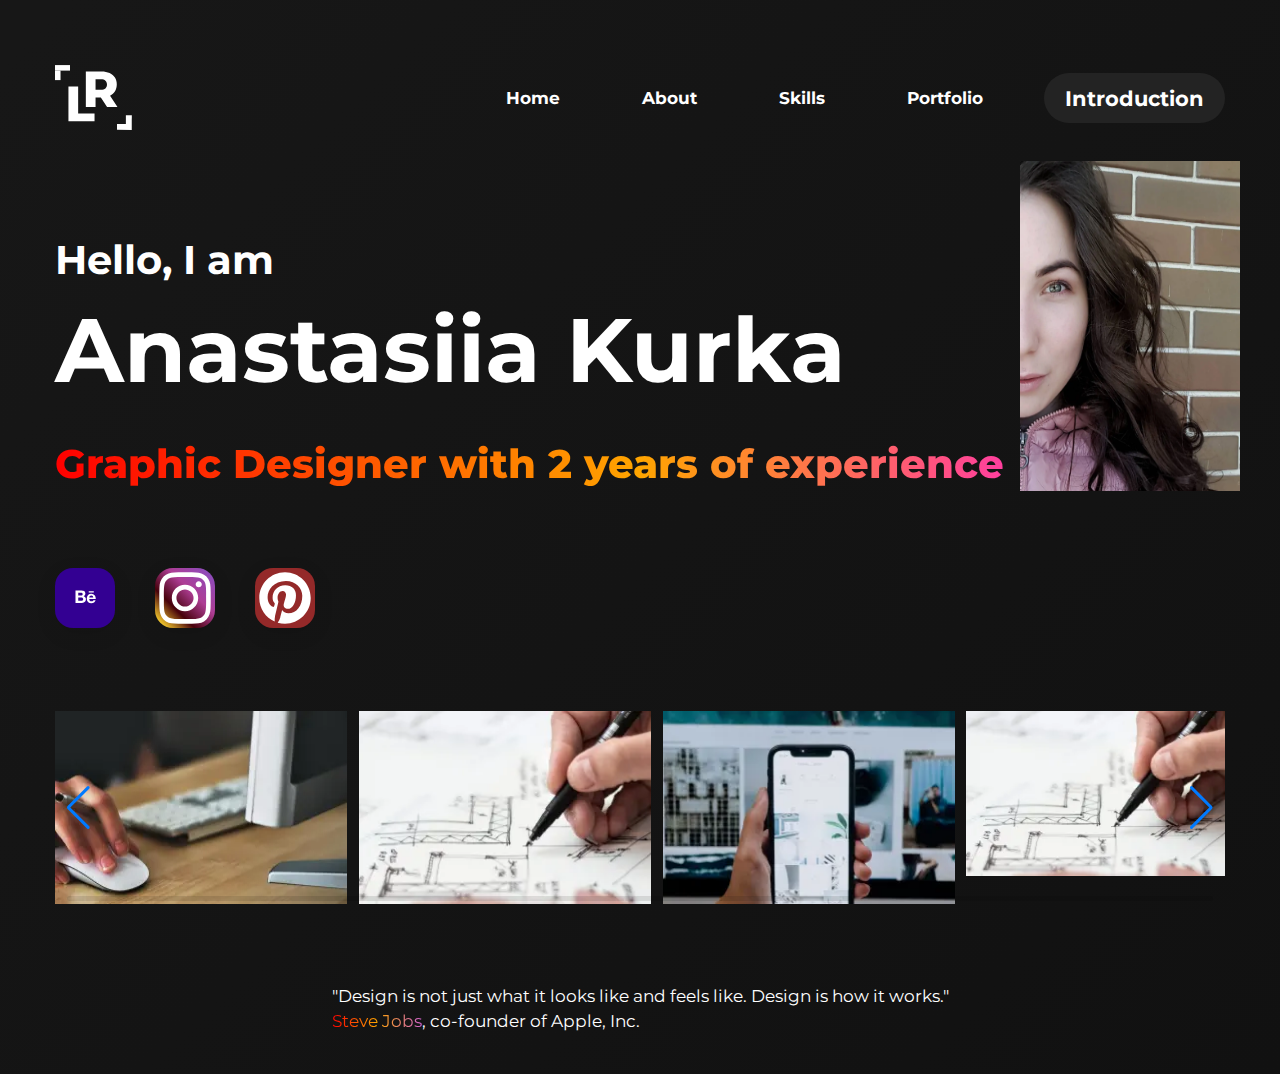
==== commit d8b07ec4: "14.02.2022 spollers__done" ====
--- a/home.html
+++ b/home.html
@@ -6,14 +6,14 @@
 	<meta charset="UTF-8" />
 	<meta name="format-detection" content="telephone=no" />
 	<!-- <style>body{opacity: 0;}</style> -->
-	<link rel="stylesheet" href="css/style.min.css?_v=20220214172446" />
+	<link rel="stylesheet" href="css/style.min.css?_v=20220214172749" />
 	<link rel="shortcut icon" href="favicon.ico" />
 	<!-- <meta name="robots" content="noindex, nofollow"> -->
 	<meta name="viewport" content="width=device-width, initial-scale=1.0" />
 	<!-- <link rel="preconnect" href="https://fonts.googleapis.com" />
   <link rel="preconnect" href="https://fonts.gstatic.com" crossorigin />
   <link
-    href="https://fonts.googleapis.com/css2?family=Yanone+Kaffeesatz:wght@400;500;600;700&display=swap&_v=20220214172446"
+    href="https://fonts.googleapis.com/css2?family=Yanone+Kaffeesatz:wght@400;500;600;700&display=swap&_v=20220214172749"
     rel="stylesheet"
   /> -->
 </head>
@@ -212,7 +212,7 @@
 			</div>
 		</div>
 	</div>
-	<script src="js/app.min.js?_v=20220214172446"></script>
+	<script src="js/app.min.js?_v=20220214172749"></script>
 </body>
 
 </html>--- a/css/style.min.css
+++ b/css/style.min.css
@@ -1 +1 @@
-@charset "UTF-8";@import url(https://fonts.googleapis.com/css?family=Montserrat:100,200,300,regular,500,600,700,800,900&display=swap);[class*=_icon-]:before{font-family:icons;font-style:normal;font-weight:400;font-variant:normal;text-transform:none;line-height:1;-webkit-font-smoothing:antialiased;-moz-osx-font-smoothing:grayscale}[class*=_icon-]:before{display:block}[class*=_icon-] .icon-ak-logo:before{content:"\e900";color:#fff}[class*=_icon-] .icon-arrow-right:before{content:"\e901"}[class*=_icon-] .icon-arrow-left:before{content:"\e902"}[class*=_icon-] .icon-mobile:before{content:"\e903"}[class*=_icon-] .icon-cell-phone:before{content:"\e903"}[class*=_icon-] .icon-handheld:before{content:"\e903"}[class*=_icon-] .icon-pinterest:before{content:"\e904"}[class*=_icon-] .icon-behance:before{content:"\e905"}[class*=_icon-] .icon-instagram:before{content:"\e906"}*{padding:0;margin:0;border:0}*,:after,:before{-webkit-box-sizing:border-box;box-sizing:border-box}:active,:focus{outline:0}a:active,a:focus{outline:0}a{-webkit-transition:all .3s ease 0s;-o-transition:all .3s ease 0s;transition:all .3s ease 0s}body,html{height:100%;min-width:320px}body{color:#000;line-height:1;font-family:Montserrat,sans-serif;font-size:1.0625rem;-ms-text-size-adjust:100%;-moz-text-size-adjust:100%;-webkit-text-size-adjust:100%;-webkit-font-smoothing:antialiased;-moz-osx-font-smoothing:grayscale}button,input,textarea{font-family:Montserrat,sans-serif;font-size:inherit}button{cursor:pointer;color:inherit;background-color:inherit}a{color:inherit}a:link,a:visited{text-decoration:none}a:hover{text-decoration:none}ul li{list-style:none}img{vertical-align:top}h1,h2,h3,h4,h5,h6{font-weight:inherit;font-size:inherit}.lock body{overflow:hidden;-ms-touch-action:none;touch-action:none}.wrapper{min-height:100%;display:-webkit-box;display:-ms-flexbox;display:flex;-webkit-box-orient:vertical;-webkit-box-direction:normal;-ms-flex-direction:column;flex-direction:column;overflow:hidden}.wrapper>main{-webkit-box-flex:1;-ms-flex:1 1 auto;flex:1 1 auto}.wrapper>*{min-width:0}[class*=__container]{max-width:73.125rem;-webkit-box-sizing:content-box;box-sizing:content-box;margin:0 auto;padding:0 .9375rem}body::after{content:"";background-color:rgba(0,0,0,.5);position:fixed;width:100%;height:100%;top:0;left:0;opacity:0;-webkit-transition:opacity .8s ease 0s;-o-transition:opacity .8s ease 0s;transition:opacity .8s ease 0s;pointer-events:none;z-index:149}.popup-show body::after{opacity:1}.popup{position:fixed;top:0;left:0;bottom:0;right:0;padding:30px 10px;-webkit-transition:visibility .8s ease 0s;-o-transition:visibility .8s ease 0s;transition:visibility .8s ease 0s;visibility:hidden;pointer-events:none}.popup_show{z-index:150;visibility:visible;overflow:auto;pointer-events:auto}.popup_show .popup__content{visibility:visible;-webkit-transform:scale(1);-ms-transform:scale(1);transform:scale(1)}.popup__wrapper{display:-webkit-box;display:-ms-flexbox;display:flex;-webkit-box-orient:vertical;-webkit-box-direction:normal;-ms-flex-direction:column;flex-direction:column;-webkit-box-align:center;-ms-flex-align:center;align-items:center;min-height:100%;-webkit-box-flex:1;-ms-flex:1 1 auto;flex:1 1 auto;width:100%;display:flex;-webkit-box-pack:center;-ms-flex-pack:center;justify-content:center;align-items:center}.popup__content{visibility:hidden;-webkit-transform:scale(0);-ms-transform:scale(0);transform:scale(0);-webkit-transition:-webkit-transform .3s ease 0s;transition:-webkit-transform .3s ease 0s;-o-transition:transform .3s ease 0s;transition:transform .3s ease 0s;transition:transform .3s ease 0s,-webkit-transform .3s ease 0s;background-color:#eee;padding:20px;width:100%;min-height:31.25rem;max-width:900px;border-radius:20px}.lock .popup__content{visibility:visible}.popup__text{display:-webkit-box;display:-ms-flexbox;display:flex;-webkit-box-pack:center;-ms-flex-pack:center;justify-content:center;-webkit-box-align:center;-ms-flex-align:center;align-items:center}.spollers{display:none}.spollers__item{font-size:1rem}.spollers__title{width:100%;cursor:default;text-align:left;border:1px solid #eee;padding:.625rem .3125rem;border-radius:.3125rem;position:relative}._spoller-init .spollers__title{cursor:pointer}._spoller-init .spollers__title::after,._spoller-init .spollers__title::before{content:"";position:absolute;right:10px;top:50%;background-color:#fff;height:2px;width:15px;-webkit-transition:-webkit-transform .5s ease 0s;transition:-webkit-transform .5s ease 0s;-o-transition:transform .5s ease 0s;transition:transform .5s ease 0s;transition:transform .5s ease 0s,-webkit-transform .5s ease 0s}._spoller-init .spollers__title::before{-webkit-transform:translate(-75%,-50%) rotate(40deg);-ms-transform:translate(-75%,-50%) rotate(40deg);transform:translate(-75%,-50%) rotate(40deg)}._spoller-init .spollers__title::after{-webkit-transform:translate(0,-50%) rotate(-40deg);-ms-transform:translate(0,-50%) rotate(-40deg);transform:translate(0,-50%) rotate(-40deg)}._spoller-init .spollers__title._spoller-active::before{-webkit-transform:translateX(-75%) rotate(-40deg);-ms-transform:translateX(-75%) rotate(-40deg);transform:translateX(-75%) rotate(-40deg)}._spoller-init .spollers__title._spoller-active::after{-webkit-transform:rotate(40deg);-ms-transform:rotate(40deg);transform:rotate(40deg)}.spollers__body{font-size:.875rem;padding:.9375rem;border-radius:.3125rem;border:1px solid #eee;color:transparent;-webkit-background-clip:text;background-clip:text;background-image:-webkit-gradient(linear,left top,right top,from(#ffdede),color-stop(#e4bc73),to(red));background-image:-o-linear-gradient(left,#ffdede,#e4bc73,red);background-image:linear-gradient(90deg,#ffdede,#e4bc73,red)}[data-showmore-button] span:last-child{display:none}._showmore-active [data-showmore-button] span{display:none}._showmore-active [data-showmore-button] span:last-child{display:block}[class*=-ibg]{position:relative}[class*=-ibg] img{position:absolute;width:100%;height:100%;top:0;left:0;-o-object-fit:cover;object-fit:cover}[class*=-ibg_contain] img{-o-object-fit:contain;object-fit:contain}.wrapper{width:100%;background:-o-linear-gradient(315deg,#171717 2.88%,#111 100%);background:linear-gradient(135deg,#171717 2.88%,#111 100%)}@supports (padding-top:clamp(0.9375rem ,-0.1988636364rem + 5.6818181818vw ,4.0625rem)){.header{padding-top:clamp(.9375rem ,-.1988636364rem + 5.6818181818vw ,4.0625rem)}}@supports not (padding-top:clamp(0.9375rem ,-0.1988636364rem + 5.6818181818vw ,4.0625rem)){.header{padding-top:calc(.9375rem + 3.125 * (100vw - 20rem)/ 55)}}@supports (padding-bottom:clamp(0.9375rem ,-0.1988636364rem + 5.6818181818vw ,4.0625rem)){.header{padding-bottom:clamp(.9375rem ,-.1988636364rem + 5.6818181818vw ,4.0625rem)}}@supports not (padding-bottom:clamp(0.9375rem ,-0.1988636364rem + 5.6818181818vw ,4.0625rem)){.header{padding-bottom:calc(.9375rem + 3.125 * (100vw - 20rem)/ 55)}}.header__container{display:-webkit-box;display:-ms-flexbox;display:flex;-webkit-box-align:center;-ms-flex-align:center;align-items:center}.logo-header{display:-webkit-box;display:-ms-flexbox;display:flex;-webkit-box-flex:1;-ms-flex:1 1 auto;flex:1 1 auto;z-index:7}.logo-header__link{display:-webkit-inline-box;display:-ms-inline-flexbox;display:inline-flex;-webkit-box-pack:center;-ms-flex-pack:center;justify-content:center;-webkit-box-align:center;-ms-flex-align:center;align-items:center}.logo-header__link_ak{-webkit-transition:all .2s ease 0s;-o-transition:all .2s ease 0s;transition:all .2s ease 0s;fill:#fff;-webkit-box-shadow:0 6px 20px rgba(0,0,0,.1);box-shadow:0 6px 20px rgba(0,0,0,.1)}.logo-header__link:hover{background:#4e4e4e;-webkit-box-shadow:0 6px 20px rgba(0,0,0,.1);box-shadow:0 6px 20px rgba(0,0,0,.1)}.logo-header__link:focus{background:#9b9b9b;-webkit-box-shadow:0 6px 20px rgba(0,0,0,.1);box-shadow:0 6px 20px rgba(0,0,0,.1)}.menu-main{display:-webkit-box;display:-ms-flexbox;display:flex;-webkit-column-gap:1.875rem;-moz-column-gap:1.875rem;column-gap:1.875rem;-ms-flex-wrap:wrap;flex-wrap:wrap}@supports (gap:clamp(1.5625rem ,-0.2305825243rem + 3.640776699vw ,2.5rem)){.menu-main{gap:clamp(1.5625rem ,-.2305825243rem + 3.640776699vw ,2.5rem)}}@supports not (gap:clamp(1.5625rem ,-0.2305825243rem + 3.640776699vw ,2.5rem)){.menu-main{gap:calc(1.5625rem + .9375 * (100vw - 49.25rem)/ 25.75)}}.menu-main__links{padding:.78125rem 1.3125rem;font-style:normal;font-weight:700;line-height:1.3125rem;color:#fff}@supports (font-size:clamp(0.875rem ,0.5163834951rem + 0.7281553398vw ,1.0625rem)){.menu-main__links{font-size:clamp(.875rem ,.5163834951rem + .7281553398vw ,1.0625rem)}}@supports not (font-size:clamp(0.875rem ,0.5163834951rem + 0.7281553398vw ,1.0625rem)){.menu-main__links{font-size:calc(.875rem + .1875 * (100vw - 49.25rem)/ 25.75)}}.menu-main__links_radius{font-style:normal;font-weight:700;line-height:1.3125rem;color:#fff;background:#232323;-webkit-backdrop-filter:blur(4px);backdrop-filter:blur(4px);padding:.78125rem 1.3125rem;border-radius:30px}@supports (font-size:clamp(0.875rem ,0.0382281553rem + 1.6990291262vw ,1.3125rem)){.menu-main__links_radius{font-size:clamp(.875rem ,.0382281553rem + 1.6990291262vw ,1.3125rem)}}@supports not (font-size:clamp(0.875rem ,0.0382281553rem + 1.6990291262vw ,1.3125rem)){.menu-main__links_radius{font-size:calc(.875rem + .4375 * (100vw - 49.25rem)/ 25.75)}}.menu-main__links:hover{color:#fff;background:#232323;-webkit-backdrop-filter:blur(4px);backdrop-filter:blur(4px);border-radius:30px}.menu-main__links:focus{color:#fff;background:#232323;-webkit-backdrop-filter:blur(4px);backdrop-filter:blur(4px);border-radius:30px}.header-call{display:none}.header-call__link_fill{-webkit-transition:all .2s ease 0s;-o-transition:all .2s ease 0s;transition:all .2s ease 0s;fill:#fff;-webkit-box-shadow:0 6px 20px rgba(0,0,0,.1);box-shadow:0 6px 20px rgba(0,0,0,.1)}.icon-menu{display:none}.menu{position:fixed;width:100%;height:100vh;top:-120%;left:0;opacity:0;visibility:hidden;-webkit-transition:all .3s ease 0s;-o-transition:all .3s ease 0s;transition:all .3s ease 0s;z-index:6;background:#000}.menu__body{padding:6.25rem 1.25rem 0}.menu__list{-webkit-box-pack:center;-ms-flex-pack:center;justify-content:center;-webkit-box-align:center;-ms-flex-align:center;align-items:center}.menu__item{position:relative}.menu__item:nth-child(1){margin:0 0 1.875rem 0}.menu__item:nth-child(2){margin:0 0 1.875rem 0}.menu__item:nth-child(3){margin:0 0 1.875rem 0}.menu__item:nth-child(4){margin:0 0 1.875rem 0}.menu__item:nth-child(5){margin:0 0 1.875rem 0}.menu__item:nth-child(6){margin:0 0 1.875rem 0}.menu__item::after{position:absolute;content:"";display:block;width:100%;height:1px;top:32px;background:#424245}.menu__link{width:100%;color:#fff;padding:0 0 .3125rem 0}.menu-open .menu{visibility:visible;opacity:1;top:0}.section__container{position:relative}.section-about{padding:2.5rem 0}.info-about__greet{font-style:normal;font-weight:700;color:#fff}@supports (font-size:clamp(1.5rem ,1.1363636364rem + 1.8181818182vw ,2.5rem)){.info-about__greet{font-size:clamp(1.5rem ,1.1363636364rem + 1.8181818182vw ,2.5rem)}}@supports not (font-size:clamp(1.5rem ,1.1363636364rem + 1.8181818182vw ,2.5rem)){.info-about__greet{font-size:calc(1.5rem + 1 * (100vw - 20rem)/ 55)}}@supports (line-height:clamp(1.5rem ,0.9318181818rem + 2.8409090909vw ,3.0625rem)){.info-about__greet{line-height:clamp(1.5rem ,.9318181818rem + 2.8409090909vw ,3.0625rem)}}@supports not (line-height:clamp(1.5rem ,0.9318181818rem + 2.8409090909vw ,3.0625rem)){.info-about__greet{line-height:calc(1.5rem + 1.5625 * (100vw - 20rem)/ 55)}}.info-about__photo{position:absolute;left:980px;bottom:413px}.info-about__name{padding:1.0625rem 0 0 0;font-weight:700;color:#fff}@supports (font-size:clamp(2.8125rem ,1.7897727273rem + 5.1136363636vw ,5.625rem)){.info-about__name{font-size:clamp(2.8125rem ,1.7897727273rem + 5.1136363636vw ,5.625rem)}}@supports not (font-size:clamp(2.8125rem ,1.7897727273rem + 5.1136363636vw ,5.625rem)){.info-about__name{font-size:calc(2.8125rem + 2.8125 * (100vw - 20rem)/ 55)}}@supports (line-height:clamp(3.75rem ,2.8863636364rem + 4.3181818182vw ,6.125rem)){.info-about__name{line-height:clamp(3.75rem ,2.8863636364rem + 4.3181818182vw ,6.125rem)}}@supports not (line-height:clamp(3.75rem ,2.8863636364rem + 4.3181818182vw ,6.125rem)){.info-about__name{line-height:calc(3.75rem + 2.375 * (100vw - 20rem)/ 55)}}.info-about__profession{padding:2.5rem 0 0 0;font-style:normal;font-weight:800;font-size:2.5rem;line-height:3.0625rem;color:transparent;-webkit-background-clip:text;background-clip:text;background-image:-webkit-gradient(linear,left top,right top,from(red),color-stop(orange),to(fuchsia));background-image:-o-linear-gradient(left,red,orange,#f0f);background-image:linear-gradient(90deg,red,orange,#f0f)}@supports (font-size:clamp(1.375rem ,0.9659090909rem + 2.0454545455vw ,2.5rem)){.info-about__profession{font-size:clamp(1.375rem ,.9659090909rem + 2.0454545455vw ,2.5rem)}}@supports not (font-size:clamp(1.375rem ,0.9659090909rem + 2.0454545455vw ,2.5rem)){.info-about__profession{font-size:calc(1.375rem + 1.125 * (100vw - 20rem)/ 55)}}@supports (line-height:clamp(2.5rem ,2.2954545455rem + 1.0227272727vw ,3.0625rem)){.info-about__profession{line-height:clamp(2.5rem ,2.2954545455rem + 1.0227272727vw ,3.0625rem)}}@supports not (line-height:clamp(2.5rem ,2.2954545455rem + 1.0227272727vw ,3.0625rem)){.info-about__profession{line-height:calc(2.5rem + .5625 * (100vw - 20rem)/ 55)}}.social-info{display:-webkit-box;display:-ms-flexbox;display:flex;gap:2.5rem}@supports (padding-top:clamp(1.5625rem ,1.2215909091rem + 1.7045454545vw ,2.5rem)){.social-info{padding-top:clamp(1.5625rem ,1.2215909091rem + 1.7045454545vw ,2.5rem)}}@supports not (padding-top:clamp(1.5625rem ,1.2215909091rem + 1.7045454545vw ,2.5rem)){.social-info{padding-top:calc(1.5625rem + .9375 * (100vw - 20rem)/ 55)}}@supports (padding-bottom:clamp(1.5625rem ,1.2215909091rem + 1.7045454545vw ,2.5rem)){.social-info{padding-bottom:clamp(1.5625rem ,1.2215909091rem + 1.7045454545vw ,2.5rem)}}@supports not (padding-bottom:clamp(1.5625rem ,1.2215909091rem + 1.7045454545vw ,2.5rem)){.social-info{padding-bottom:calc(1.5625rem + .9375 * (100vw - 20rem)/ 55)}}.social-info__links_background_behance{background:#2258e4;background:#330092;-webkit-box-shadow:0 6px 20px rgba(0,0,0,.1);box-shadow:0 6px 20px rgba(0,0,0,.1);border-radius:18px}.social-info__links_background_instagram{background:-o-linear-gradient(45.28deg,#f7cd2e 7.91%,#47010b 32.89%,#ae3d94 60.69%,#8c4cbe 93.33%);background:linear-gradient(44.72deg,#f7cd2e 7.91%,#47010b 32.89%,#ae3d94 60.69%,#8c4cbe 93.33%);-webkit-box-shadow:0 6px 20px rgba(0,0,0,.1);box-shadow:0 6px 20px rgba(0,0,0,.1);border-radius:18px}.social-info__links_background_pinterest{background:#942929;-webkit-box-shadow:0 6px 20px rgba(0,0,0,.1);box-shadow:0 6px 20px rgba(0,0,0,.1);border-radius:18px}.social-info__links_behance{fill:#fff;-webkit-transform:translate(.9375rem,1.25rem);-ms-transform:translate(.9375rem,1.25rem);transform:translate(.9375rem,1.25rem)}.social-info__links_instagram{fill:#fff}.social-info__links_pinterest{fill:#fff}.faq-block{padding:.875rem 0;font-size:2.375rem;color:#fff;text-align:center}.footer__container{display:-webkit-box;display:-ms-flexbox;display:flex;-webkit-box-pack:center;-ms-flex-pack:center;justify-content:center;-webkit-box-align:center;-ms-flex-align:center;align-items:center}@supports (padding-top:clamp(0.9375rem ,0.3693181818rem + 2.8409090909vw ,2.5rem)){.footer__container{padding-top:clamp(.9375rem ,.3693181818rem + 2.8409090909vw ,2.5rem)}}@supports not (padding-top:clamp(0.9375rem ,0.3693181818rem + 2.8409090909vw ,2.5rem)){.footer__container{padding-top:calc(.9375rem + 1.5625 * (100vw - 20rem)/ 55)}}@supports (padding-bottom:clamp(0.9375rem ,0.3693181818rem + 2.8409090909vw ,2.5rem)){.footer__container{padding-bottom:clamp(.9375rem ,.3693181818rem + 2.8409090909vw ,2.5rem)}}@supports not (padding-bottom:clamp(0.9375rem ,0.3693181818rem + 2.8409090909vw ,2.5rem)){.footer__container{padding-bottom:calc(.9375rem + 1.5625 * (100vw - 20rem)/ 55)}}.footer__quote{color:#fff;line-height:1.5625rem}@supports (font-size:clamp(0.875rem ,0.8068181818rem + 0.3409090909vw ,1.0625rem)){.footer__quote{font-size:clamp(.875rem ,.8068181818rem + .3409090909vw ,1.0625rem)}}@supports not (font-size:clamp(0.875rem ,0.8068181818rem + 0.3409090909vw ,1.0625rem)){.footer__quote{font-size:calc(.875rem + .1875 * (100vw - 20rem)/ 55)}}.footer__span{color:transparent;-webkit-background-clip:text;background-clip:text;background-image:-webkit-gradient(linear,left top,right top,from(red),color-stop(orange),to(#d162d1));background-image:-o-linear-gradient(left,red,orange,#d162d1);background-image:linear-gradient(90deg,red,orange,#d162d1)}.swiper{overflow:hidden}.swiper-wrapper{width:100%;height:100%;-webkit-box-sizing:content-box;box-sizing:content-box;display:-webkit-box;display:-ms-flexbox;display:flex;position:relative}.swiper-vertical .swiper-wrapper{-webkit-box-orient:vertical;-webkit-box-direction:normal;-ms-flex-direction:column;flex-direction:column}.swiper-autoheight .swiper-wrapper{-webkit-box-align:start;-ms-flex-align:start;align-items:flex-start}.swiper-initialized .swiper-slide{-ms-flex-negative:0;flex-shrink:0}.swiper-android .swiper-slide,.swiper-android .swiper-wrapper{-webkit-transform:translate3d(0,0,0);transform:translate3d(0,0,0)}.swiper-button-lock{display:none!important}@font-face{font-family:swiper-icons;src:url("data:application/font-woff;charset=utf-8;base64, [base64]//wADZ2x5ZgAAAywAAADMAAAD2MHtryVoZWFkAAABbAAAADAAAAA2E2+eoWhoZWEAAAGcAAAAHwAAACQC9gDzaG10eAAAAigAAAAZAAAArgJkABFsb2NhAAAC0AAAAFoAAABaFQAUGG1heHAAAAG8AAAAHwAAACAAcABAbmFtZQAAA/gAAAE5AAACXvFdBwlwb3N0AAAFNAAAAGIAAACE5s74hXjaY2BkYGAAYpf5Hu/j+W2+MnAzMYDAzaX6QjD6/4//Bxj5GA8AuRwMYGkAPywL13jaY2BkYGA88P8Agx4j+/8fQDYfA1AEBWgDAIB2BOoAeNpjYGRgYNBh4GdgYgABEMnIABJzYNADCQAACWgAsQB42mNgYfzCOIGBlYGB0YcxjYGBwR1Kf2WQZGhhYGBiYGVmgAFGBiQQkOaawtDAoMBQxXjg/wEGPcYDDA4wNUA2CCgwsAAAO4EL6gAAeNpj2M0gyAACqxgGNWBkZ2D4/wMA+xkDdgAAAHjaY2BgYGaAYBkGRgYQiAHyGMF8FgYHIM3DwMHABGQrMOgyWDLEM1T9/w8UBfEMgLzE////P/5//f/V/xv+r4eaAAeMbAxwIUYmIMHEgKYAYjUcsDAwsLKxc3BycfPw8jEQA/[base64]/uznmfPFBNODM2K7MTQ45YEAZqGP81AmGGcF3iPqOop0r1SPTaTbVkfUe4HXj97wYE+yNwWYxwWu4v1ugWHgo3S1XdZEVqWM7ET0cfnLGxWfkgR42o2PvWrDMBSFj/IHLaF0zKjRgdiVMwScNRAoWUoH78Y2icB/yIY09An6AH2Bdu/UB+yxopYshQiEvnvu0dURgDt8QeC8PDw7Fpji3fEA4z/PEJ6YOB5hKh4dj3EvXhxPqH/SKUY3rJ7srZ4FZnh1PMAtPhwP6fl2PMJMPDgeQ4rY8YT6Gzao0eAEA409DuggmTnFnOcSCiEiLMgxCiTI6Cq5DZUd3Qmp10vO0LaLTd2cjN4fOumlc7lUYbSQcZFkutRG7g6JKZKy0RmdLY680CDnEJ+UMkpFFe1RN7nxdVpXrC4aTtnaurOnYercZg2YVmLN/d/gczfEimrE/fs/bOuq29Zmn8tloORaXgZgGa78yO9/cnXm2BpaGvq25Dv9S4E9+5SIc9PqupJKhYFSSl47+Qcr1mYNAAAAeNptw0cKwkAAAMDZJA8Q7OUJvkLsPfZ6zFVERPy8qHh2YER+3i/BP83vIBLLySsoKimrqKqpa2hp6+jq6RsYGhmbmJqZSy0sraxtbO3sHRydnEMU4uR6yx7JJXveP7WrDycAAAAAAAH//wACeNpjYGRgYOABYhkgZgJCZgZNBkYGLQZtIJsFLMYAAAw3ALgAeNolizEKgDAQBCchRbC2sFER0YD6qVQiBCv/H9ezGI6Z5XBAw8CBK/m5iQQVauVbXLnOrMZv2oLdKFa8Pjuru2hJzGabmOSLzNMzvutpB3N42mNgZGBg4GKQYzBhYMxJLMlj4GBgAYow/P/PAJJhLM6sSoWKfWCAAwDAjgbRAAB42mNgYGBkAIIbCZo5IPrmUn0hGA0AO8EFTQAA");font-weight:400;font-style:normal}:root{--swiper-theme-color:#007aff}.swiper{margin-left:auto;margin-right:auto;position:relative;overflow:hidden;list-style:none;padding:0;z-index:1}.swiper-vertical>.swiper-wrapper{-webkit-box-orient:vertical;-webkit-box-direction:normal;-ms-flex-direction:column;flex-direction:column}.swiper-wrapper{position:relative;width:100%;height:100%;z-index:1;display:-webkit-box;display:-ms-flexbox;display:flex;-webkit-transition-property:-webkit-transform;transition-property:-webkit-transform;-o-transition-property:transform;transition-property:transform;transition-property:transform,-webkit-transform;-webkit-box-sizing:content-box;box-sizing:content-box}.swiper-android .swiper-slide,.swiper-wrapper{-webkit-transform:translate3d(0,0,0);transform:translate3d(0,0,0)}.swiper-pointer-events{-ms-touch-action:pan-y;touch-action:pan-y}.swiper-pointer-events.swiper-vertical{-ms-touch-action:pan-x;touch-action:pan-x}.swiper-slide{-ms-flex-negative:0;flex-shrink:0;width:100%;height:100%;position:relative;-webkit-transition-property:-webkit-transform;transition-property:-webkit-transform;-o-transition-property:transform;transition-property:transform;transition-property:transform,-webkit-transform}.swiper-slide-invisible-blank{visibility:hidden}.swiper-autoheight,.swiper-autoheight .swiper-slide{height:auto}.swiper-autoheight .swiper-wrapper{-webkit-box-align:start;-ms-flex-align:start;align-items:flex-start;-webkit-transition-property:height,-webkit-transform;transition-property:height,-webkit-transform;-o-transition-property:transform,height;transition-property:transform,height;transition-property:transform,height,-webkit-transform}.swiper-3d,.swiper-3d.swiper-css-mode .swiper-wrapper{-webkit-perspective:1200px;perspective:1200px}.swiper-3d .swiper-cube-shadow,.swiper-3d .swiper-slide,.swiper-3d .swiper-slide-shadow,.swiper-3d .swiper-slide-shadow-bottom,.swiper-3d .swiper-slide-shadow-left,.swiper-3d .swiper-slide-shadow-right,.swiper-3d .swiper-slide-shadow-top,.swiper-3d .swiper-wrapper{-webkit-transform-style:preserve-3d;transform-style:preserve-3d}.swiper-3d .swiper-slide-shadow,.swiper-3d .swiper-slide-shadow-bottom,.swiper-3d .swiper-slide-shadow-left,.swiper-3d .swiper-slide-shadow-right,.swiper-3d .swiper-slide-shadow-top{position:absolute;left:0;top:0;width:100%;height:100%;pointer-events:none;z-index:10}.swiper-3d .swiper-slide-shadow{background:rgba(0,0,0,.15)}.swiper-3d .swiper-slide-shadow-left{background-image:-webkit-gradient(linear,right top,left top,from(rgba(0,0,0,.5)),to(rgba(0,0,0,0)));background-image:-o-linear-gradient(right,rgba(0,0,0,.5),rgba(0,0,0,0));background-image:linear-gradient(to left,rgba(0,0,0,.5),rgba(0,0,0,0))}.swiper-3d .swiper-slide-shadow-right{background-image:-webkit-gradient(linear,left top,right top,from(rgba(0,0,0,.5)),to(rgba(0,0,0,0)));background-image:-o-linear-gradient(left,rgba(0,0,0,.5),rgba(0,0,0,0));background-image:linear-gradient(to right,rgba(0,0,0,.5),rgba(0,0,0,0))}.swiper-3d .swiper-slide-shadow-top{background-image:-webkit-gradient(linear,left bottom,left top,from(rgba(0,0,0,.5)),to(rgba(0,0,0,0)));background-image:-o-linear-gradient(bottom,rgba(0,0,0,.5),rgba(0,0,0,0));background-image:linear-gradient(to top,rgba(0,0,0,.5),rgba(0,0,0,0))}.swiper-3d .swiper-slide-shadow-bottom{background-image:-webkit-gradient(linear,left top,left bottom,from(rgba(0,0,0,.5)),to(rgba(0,0,0,0)));background-image:-o-linear-gradient(top,rgba(0,0,0,.5),rgba(0,0,0,0));background-image:linear-gradient(to bottom,rgba(0,0,0,.5),rgba(0,0,0,0))}.swiper-css-mode>.swiper-wrapper{overflow:auto;scrollbar-width:none;-ms-overflow-style:none}.swiper-css-mode>.swiper-wrapper::-webkit-scrollbar{display:none}.swiper-css-mode>.swiper-wrapper>.swiper-slide{scroll-snap-align:start start}.swiper-horizontal.swiper-css-mode>.swiper-wrapper{-ms-scroll-snap-type:x mandatory;scroll-snap-type:x mandatory}.swiper-vertical.swiper-css-mode>.swiper-wrapper{-ms-scroll-snap-type:y mandatory;scroll-snap-type:y mandatory}.swiper-centered>.swiper-wrapper::before{content:"";-ms-flex-negative:0;flex-shrink:0;-webkit-box-ordinal-group:10000;-ms-flex-order:9999;order:9999}.swiper-centered.swiper-horizontal>.swiper-wrapper>.swiper-slide:first-child{-webkit-margin-start:var(--swiper-centered-offset-before);margin-inline-start:var(--swiper-centered-offset-before)}.swiper-centered.swiper-horizontal>.swiper-wrapper::before{height:100%;min-height:1px;width:var(--swiper-centered-offset-after)}.swiper-centered.swiper-vertical>.swiper-wrapper>.swiper-slide:first-child{-webkit-margin-before:var(--swiper-centered-offset-before);margin-block-start:var(--swiper-centered-offset-before)}.swiper-centered.swiper-vertical>.swiper-wrapper::before{width:100%;min-width:1px;height:var(--swiper-centered-offset-after)}.swiper-centered>.swiper-wrapper>.swiper-slide{scroll-snap-align:center center}.swiper-virtual.swiper-css-mode .swiper-wrapper::after{content:"";position:absolute;left:0;top:0;pointer-events:none}.swiper-virtual.swiper-css-mode.swiper-horizontal .swiper-wrapper::after{height:1px;width:var(--swiper-virtual-size)}.swiper-virtual.swiper-css-mode.swiper-vertical .swiper-wrapper::after{width:1px;height:var(--swiper-virtual-size)}:root{--swiper-navigation-size:44px}.swiper-button-next,.swiper-button-prev{position:absolute;top:50%;width:calc(var(--swiper-navigation-size)/ 44 * 27);height:var(--swiper-navigation-size);margin-top:calc(0px - var(--swiper-navigation-size)/ 2);z-index:10;cursor:pointer;display:-webkit-box;display:-ms-flexbox;display:flex;-webkit-box-align:center;-ms-flex-align:center;align-items:center;-webkit-box-pack:center;-ms-flex-pack:center;justify-content:center;color:var(--swiper-navigation-color,var(--swiper-theme-color))}.swiper-button-next.swiper-button-disabled,.swiper-button-prev.swiper-button-disabled{opacity:.35;cursor:auto;pointer-events:none}.swiper-button-next:after,.swiper-button-prev:after{font-family:swiper-icons;font-size:var(--swiper-navigation-size);text-transform:none!important;letter-spacing:0;text-transform:none;font-variant:initial;line-height:1}.swiper-button-prev,.swiper-rtl .swiper-button-next{left:10px;right:auto}.swiper-button-prev:after,.swiper-rtl .swiper-button-next:after{content:"prev"}.swiper-button-next,.swiper-rtl .swiper-button-prev{right:10px;left:auto}.swiper-button-next:after,.swiper-rtl .swiper-button-prev:after{content:"next"}.swiper-button-lock{display:none}.swiper-pagination{position:absolute;text-align:center;-webkit-transition:.3s opacity;-o-transition:.3s opacity;transition:.3s opacity;-webkit-transform:translate3d(0,0,0);transform:translate3d(0,0,0);z-index:10}.swiper-pagination.swiper-pagination-hidden{opacity:0}.swiper-horizontal>.swiper-pagination-bullets,.swiper-pagination-bullets.swiper-pagination-horizontal,.swiper-pagination-custom,.swiper-pagination-fraction{bottom:10px;left:0;width:100%}.swiper-pagination-bullets-dynamic{overflow:hidden;font-size:0}.swiper-pagination-bullets-dynamic .swiper-pagination-bullet{-webkit-transform:scale(.33);-ms-transform:scale(.33);transform:scale(.33);position:relative}.swiper-pagination-bullets-dynamic .swiper-pagination-bullet-active{-webkit-transform:scale(1);-ms-transform:scale(1);transform:scale(1)}.swiper-pagination-bullets-dynamic .swiper-pagination-bullet-active-main{-webkit-transform:scale(1);-ms-transform:scale(1);transform:scale(1)}.swiper-pagination-bullets-dynamic .swiper-pagination-bullet-active-prev{-webkit-transform:scale(.66);-ms-transform:scale(.66);transform:scale(.66)}.swiper-pagination-bullets-dynamic .swiper-pagination-bullet-active-prev-prev{-webkit-transform:scale(.33);-ms-transform:scale(.33);transform:scale(.33)}.swiper-pagination-bullets-dynamic .swiper-pagination-bullet-active-next{-webkit-transform:scale(.66);-ms-transform:scale(.66);transform:scale(.66)}.swiper-pagination-bullets-dynamic .swiper-pagination-bullet-active-next-next{-webkit-transform:scale(.33);-ms-transform:scale(.33);transform:scale(.33)}.swiper-pagination-bullet{width:var(--swiper-pagination-bullet-width,var(--swiper-pagination-bullet-size,8px));height:var(--swiper-pagination-bullet-height,var(--swiper-pagination-bullet-size,8px));display:inline-block;border-radius:50%;background:var(--swiper-pagination-bullet-inactive-color,#000);opacity:var(--swiper-pagination-bullet-inactive-opacity,.2)}button.swiper-pagination-bullet{border:none;margin:0;padding:0;-webkit-box-shadow:none;box-shadow:none;-webkit-appearance:none;-moz-appearance:none;appearance:none}.swiper-pagination-clickable .swiper-pagination-bullet{cursor:pointer}.swiper-pagination-bullet:only-child{display:none!important}.swiper-pagination-bullet-active{opacity:var(--swiper-pagination-bullet-opacity,1);background:var(--swiper-pagination-color,var(--swiper-theme-color))}.swiper-pagination-vertical.swiper-pagination-bullets,.swiper-vertical>.swiper-pagination-bullets{right:10px;top:50%;-webkit-transform:translate3d(0,-50%,0);transform:translate3d(0,-50%,0)}.swiper-pagination-vertical.swiper-pagination-bullets .swiper-pagination-bullet,.swiper-vertical>.swiper-pagination-bullets .swiper-pagination-bullet{margin:var(--swiper-pagination-bullet-vertical-gap,6px) 0;display:block}.swiper-pagination-vertical.swiper-pagination-bullets.swiper-pagination-bullets-dynamic,.swiper-vertical>.swiper-pagination-bullets.swiper-pagination-bullets-dynamic{top:50%;-webkit-transform:translateY(-50%);-ms-transform:translateY(-50%);transform:translateY(-50%);width:8px}.swiper-pagination-vertical.swiper-pagination-bullets.swiper-pagination-bullets-dynamic .swiper-pagination-bullet,.swiper-vertical>.swiper-pagination-bullets.swiper-pagination-bullets-dynamic .swiper-pagination-bullet{display:inline-block;-webkit-transition:.2s top,.2s -webkit-transform;transition:.2s top,.2s -webkit-transform;-o-transition:.2s transform,.2s top;transition:.2s transform,.2s top;transition:.2s transform,.2s top,.2s -webkit-transform}.swiper-horizontal>.swiper-pagination-bullets .swiper-pagination-bullet,.swiper-pagination-horizontal.swiper-pagination-bullets .swiper-pagination-bullet{margin:0 var(--swiper-pagination-bullet-horizontal-gap,4px)}.swiper-horizontal>.swiper-pagination-bullets.swiper-pagination-bullets-dynamic,.swiper-pagination-horizontal.swiper-pagination-bullets.swiper-pagination-bullets-dynamic{left:50%;-webkit-transform:translateX(-50%);-ms-transform:translateX(-50%);transform:translateX(-50%);white-space:nowrap}.swiper-horizontal>.swiper-pagination-bullets.swiper-pagination-bullets-dynamic .swiper-pagination-bullet,.swiper-pagination-horizontal.swiper-pagination-bullets.swiper-pagination-bullets-dynamic .swiper-pagination-bullet{-webkit-transition:.2s left,.2s -webkit-transform;transition:.2s left,.2s -webkit-transform;-o-transition:.2s transform,.2s left;transition:.2s transform,.2s left;transition:.2s transform,.2s left,.2s -webkit-transform}.swiper-horizontal.swiper-rtl>.swiper-pagination-bullets-dynamic .swiper-pagination-bullet{-webkit-transition:.2s right,.2s -webkit-transform;transition:.2s right,.2s -webkit-transform;-o-transition:.2s transform,.2s right;transition:.2s transform,.2s right;transition:.2s transform,.2s right,.2s -webkit-transform}.swiper-pagination-progressbar{background:rgba(0,0,0,.25);position:absolute}.swiper-pagination-progressbar .swiper-pagination-progressbar-fill{background:var(--swiper-pagination-color,var(--swiper-theme-color));position:absolute;left:0;top:0;width:100%;height:100%;-webkit-transform:scale(0);-ms-transform:scale(0);transform:scale(0);-webkit-transform-origin:left top;-ms-transform-origin:left top;transform-origin:left top}.swiper-rtl .swiper-pagination-progressbar .swiper-pagination-progressbar-fill{-webkit-transform-origin:right top;-ms-transform-origin:right top;transform-origin:right top}.swiper-horizontal>.swiper-pagination-progressbar,.swiper-pagination-progressbar.swiper-pagination-horizontal,.swiper-pagination-progressbar.swiper-pagination-vertical.swiper-pagination-progressbar-opposite,.swiper-vertical>.swiper-pagination-progressbar.swiper-pagination-progressbar-opposite{width:100%;height:4px;left:0;top:0}.swiper-horizontal>.swiper-pagination-progressbar.swiper-pagination-progressbar-opposite,.swiper-pagination-progressbar.swiper-pagination-horizontal.swiper-pagination-progressbar-opposite,.swiper-pagination-progressbar.swiper-pagination-vertical,.swiper-vertical>.swiper-pagination-progressbar{width:4px;height:100%;left:0;top:0}.swiper-pagination-lock{display:none}.swiper-scrollbar{border-radius:10px;position:relative;-ms-touch-action:none;background:rgba(0,0,0,.1)}.swiper-horizontal>.swiper-scrollbar{position:absolute;left:1%;bottom:3px;z-index:50;height:5px;width:98%}.swiper-vertical>.swiper-scrollbar{position:absolute;right:3px;top:1%;z-index:50;width:5px;height:98%}.swiper-scrollbar-drag{height:100%;width:100%;position:relative;background:rgba(0,0,0,.5);border-radius:10px;left:0;top:0}.swiper-scrollbar-cursor-drag{cursor:move}.swiper-scrollbar-lock{display:none}.swiper-zoom-container{width:100%;height:100%;display:-webkit-box;display:-ms-flexbox;display:flex;-webkit-box-pack:center;-ms-flex-pack:center;justify-content:center;-webkit-box-align:center;-ms-flex-align:center;align-items:center;text-align:center}.swiper-zoom-container>canvas,.swiper-zoom-container>img,.swiper-zoom-container>svg{max-width:100%;max-height:100%;-o-object-fit:contain;object-fit:contain}.swiper-slide-zoomed{cursor:move}.swiper-lazy-preloader{width:42px;height:42px;position:absolute;left:50%;top:50%;margin-left:-21px;margin-top:-21px;z-index:10;-webkit-transform-origin:50%;-ms-transform-origin:50%;transform-origin:50%;-webkit-animation:swiper-preloader-spin 1s infinite linear;animation:swiper-preloader-spin 1s infinite linear;-webkit-box-sizing:border-box;box-sizing:border-box;border:4px solid var(--swiper-preloader-color,var(--swiper-theme-color));border-radius:50%;border-top-color:transparent}.swiper-lazy-preloader-white{--swiper-preloader-color:#fff}.swiper-lazy-preloader-black{--swiper-preloader-color:#000}@-webkit-keyframes swiper-preloader-spin{100%{-webkit-transform:rotate(360deg);transform:rotate(360deg)}}@keyframes swiper-preloader-spin{100%{-webkit-transform:rotate(360deg);transform:rotate(360deg)}}.swiper .swiper-notification{position:absolute;left:0;top:0;pointer-events:none;opacity:0;z-index:-1000}.swiper-free-mode>.swiper-wrapper{-webkit-transition-timing-function:ease-out;-o-transition-timing-function:ease-out;transition-timing-function:ease-out;margin:0 auto}.swiper-grid>.swiper-wrapper{-ms-flex-wrap:wrap;flex-wrap:wrap}.swiper-grid-column>.swiper-wrapper{-ms-flex-wrap:wrap;flex-wrap:wrap;-webkit-box-orient:vertical;-webkit-box-direction:normal;-ms-flex-direction:column;flex-direction:column}.swiper-fade.swiper-free-mode .swiper-slide{-webkit-transition-timing-function:ease-out;-o-transition-timing-function:ease-out;transition-timing-function:ease-out}.swiper-fade .swiper-slide{pointer-events:none;-webkit-transition-property:opacity;-o-transition-property:opacity;transition-property:opacity}.swiper-fade .swiper-slide .swiper-slide{pointer-events:none}.swiper-fade .swiper-slide-active,.swiper-fade .swiper-slide-active .swiper-slide-active{pointer-events:auto}.swiper-cube{overflow:visible}.swiper-cube .swiper-slide{pointer-events:none;-webkit-backface-visibility:hidden;backface-visibility:hidden;z-index:1;visibility:hidden;-webkit-transform-origin:0 0;-ms-transform-origin:0 0;transform-origin:0 0;width:100%;height:100%}.swiper-cube .swiper-slide .swiper-slide{pointer-events:none}.swiper-cube.swiper-rtl .swiper-slide{-webkit-transform-origin:100% 0;-ms-transform-origin:100% 0;transform-origin:100% 0}.swiper-cube .swiper-slide-active,.swiper-cube .swiper-slide-active .swiper-slide-active{pointer-events:auto}.swiper-cube .swiper-slide-active,.swiper-cube .swiper-slide-next,.swiper-cube .swiper-slide-next+.swiper-slide,.swiper-cube .swiper-slide-prev{pointer-events:auto;visibility:visible}.swiper-cube .swiper-slide-shadow-bottom,.swiper-cube .swiper-slide-shadow-left,.swiper-cube .swiper-slide-shadow-right,.swiper-cube .swiper-slide-shadow-top{z-index:0;-webkit-backface-visibility:hidden;backface-visibility:hidden}.swiper-cube .swiper-cube-shadow{position:absolute;left:0;bottom:0;width:100%;height:100%;opacity:.6;z-index:0}.swiper-cube .swiper-cube-shadow:before{content:"";background:#000;position:absolute;left:0;top:0;bottom:0;right:0;-webkit-filter:blur(50px);filter:blur(50px)}.swiper-flip{overflow:visible}.swiper-flip .swiper-slide{pointer-events:none;-webkit-backface-visibility:hidden;backface-visibility:hidden;z-index:1}.swiper-flip .swiper-slide .swiper-slide{pointer-events:none}.swiper-flip .swiper-slide-active,.swiper-flip .swiper-slide-active .swiper-slide-active{pointer-events:auto}.swiper-flip .swiper-slide-shadow-bottom,.swiper-flip .swiper-slide-shadow-left,.swiper-flip .swiper-slide-shadow-right,.swiper-flip .swiper-slide-shadow-top{z-index:0;-webkit-backface-visibility:hidden;backface-visibility:hidden}.swiper-creative .swiper-slide{-webkit-backface-visibility:hidden;backface-visibility:hidden;overflow:hidden;-webkit-transition-property:opacity,height,-webkit-transform;transition-property:opacity,height,-webkit-transform;-o-transition-property:transform,opacity,height;transition-property:transform,opacity,height;transition-property:transform,opacity,height,-webkit-transform}.swiper-cards{overflow:visible}.swiper-cards .swiper-slide{-webkit-transform-origin:center bottom;-ms-transform-origin:center bottom;transform-origin:center bottom;-webkit-backface-visibility:hidden;backface-visibility:hidden;overflow:hidden}@font-face{font-family:swiper-icons;src:url("data:application/font-woff;charset=utf-8;base64, [base64]//wADZ2x5ZgAAAywAAADMAAAD2MHtryVoZWFkAAABbAAAADAAAAA2E2+eoWhoZWEAAAGcAAAAHwAAACQC9gDzaG10eAAAAigAAAAZAAAArgJkABFsb2NhAAAC0AAAAFoAAABaFQAUGG1heHAAAAG8AAAAHwAAACAAcABAbmFtZQAAA/gAAAE5AAACXvFdBwlwb3N0AAAFNAAAAGIAAACE5s74hXjaY2BkYGAAYpf5Hu/j+W2+MnAzMYDAzaX6QjD6/4//Bxj5GA8AuRwMYGkAPywL13jaY2BkYGA88P8Agx4j+/8fQDYfA1AEBWgDAIB2BOoAeNpjYGRgYNBh4GdgYgABEMnIABJzYNADCQAACWgAsQB42mNgYfzCOIGBlYGB0YcxjYGBwR1Kf2WQZGhhYGBiYGVmgAFGBiQQkOaawtDAoMBQxXjg/wEGPcYDDA4wNUA2CCgwsAAAO4EL6gAAeNpj2M0gyAACqxgGNWBkZ2D4/wMA+xkDdgAAAHjaY2BgYGaAYBkGRgYQiAHyGMF8FgYHIM3DwMHABGQrMOgyWDLEM1T9/w8UBfEMgLzE////P/5//f/V/xv+r4eaAAeMbAxwIUYmIMHEgKYAYjUcsDAwsLKxc3BycfPw8jEQA/[base64]/uznmfPFBNODM2K7MTQ45YEAZqGP81AmGGcF3iPqOop0r1SPTaTbVkfUe4HXj97wYE+yNwWYxwWu4v1ugWHgo3S1XdZEVqWM7ET0cfnLGxWfkgR42o2PvWrDMBSFj/IHLaF0zKjRgdiVMwScNRAoWUoH78Y2icB/yIY09An6AH2Bdu/UB+yxopYshQiEvnvu0dURgDt8QeC8PDw7Fpji3fEA4z/PEJ6YOB5hKh4dj3EvXhxPqH/SKUY3rJ7srZ4FZnh1PMAtPhwP6fl2PMJMPDgeQ4rY8YT6Gzao0eAEA409DuggmTnFnOcSCiEiLMgxCiTI6Cq5DZUd3Qmp10vO0LaLTd2cjN4fOumlc7lUYbSQcZFkutRG7g6JKZKy0RmdLY680CDnEJ+UMkpFFe1RN7nxdVpXrC4aTtnaurOnYercZg2YVmLN/d/gczfEimrE/fs/bOuq29Zmn8tloORaXgZgGa78yO9/cnXm2BpaGvq25Dv9S4E9+5SIc9PqupJKhYFSSl47+Qcr1mYNAAAAeNptw0cKwkAAAMDZJA8Q7OUJvkLsPfZ6zFVERPy8qHh2YER+3i/BP83vIBLLySsoKimrqKqpa2hp6+jq6RsYGhmbmJqZSy0sraxtbO3sHRydnEMU4uR6yx7JJXveP7WrDycAAAAAAAH//wACeNpjYGRgYOABYhkgZgJCZgZNBkYGLQZtIJsFLMYAAAw3ALgAeNolizEKgDAQBCchRbC2sFER0YD6qVQiBCv/H9ezGI6Z5XBAw8CBK/m5iQQVauVbXLnOrMZv2oLdKFa8Pjuru2hJzGabmOSLzNMzvutpB3N42mNgZGBg4GKQYzBhYMxJLMlj4GBgAYow/P/PAJJhLM6sSoWKfWCAAwDAjgbRAAB42mNgYGBkAIIbCZo5IPrmUn0hGA0AO8EFTQAA");font-weight:400;font-style:normal}:root{--swiper-theme-color:#007aff}.swiper{margin-left:auto;margin-right:auto;position:relative;overflow:hidden;list-style:none;padding:0;z-index:1}.swiper-vertical>.swiper-wrapper{-webkit-box-orient:vertical;-webkit-box-direction:normal;-ms-flex-direction:column;flex-direction:column}.swiper-wrapper{position:relative;width:100%;height:100%;z-index:1;display:-webkit-box;display:-ms-flexbox;display:flex;-webkit-transition-property:-webkit-transform;transition-property:-webkit-transform;-o-transition-property:transform;transition-property:transform;transition-property:transform,-webkit-transform;-webkit-box-sizing:content-box;box-sizing:content-box}.swiper-android .swiper-slide,.swiper-wrapper{-webkit-transform:translate3d(0,0,0);transform:translate3d(0,0,0)}.swiper-pointer-events{-ms-touch-action:pan-y;touch-action:pan-y}.swiper-pointer-events.swiper-vertical{-ms-touch-action:pan-x;touch-action:pan-x}.swiper-slide{-ms-flex-negative:0;flex-shrink:0;width:100%;height:100%;position:relative;-webkit-transition-property:-webkit-transform;transition-property:-webkit-transform;-o-transition-property:transform;transition-property:transform;transition-property:transform,-webkit-transform}.swiper-slide-invisible-blank{visibility:hidden}.swiper-autoheight,.swiper-autoheight .swiper-slide{height:auto}.swiper-autoheight .swiper-wrapper{-webkit-box-align:start;-ms-flex-align:start;align-items:flex-start;-webkit-transition-property:height,-webkit-transform;transition-property:height,-webkit-transform;-o-transition-property:transform,height;transition-property:transform,height;transition-property:transform,height,-webkit-transform}.swiper-backface-hidden .swiper-slide{-webkit-transform:translateZ(0);transform:translateZ(0);-webkit-backface-visibility:hidden;backface-visibility:hidden}.swiper-3d,.swiper-3d.swiper-css-mode .swiper-wrapper{-webkit-perspective:1200px;perspective:1200px}.swiper-3d .swiper-cube-shadow,.swiper-3d .swiper-slide,.swiper-3d .swiper-slide-shadow,.swiper-3d .swiper-slide-shadow-bottom,.swiper-3d .swiper-slide-shadow-left,.swiper-3d .swiper-slide-shadow-right,.swiper-3d .swiper-slide-shadow-top,.swiper-3d .swiper-wrapper{-webkit-transform-style:preserve-3d;transform-style:preserve-3d}.swiper-3d .swiper-slide-shadow,.swiper-3d .swiper-slide-shadow-bottom,.swiper-3d .swiper-slide-shadow-left,.swiper-3d .swiper-slide-shadow-right,.swiper-3d .swiper-slide-shadow-top{position:absolute;left:0;top:0;width:100%;height:100%;pointer-events:none;z-index:10}.swiper-3d .swiper-slide-shadow{background:rgba(0,0,0,.15)}.swiper-3d .swiper-slide-shadow-left{background-image:-webkit-gradient(linear,right top,left top,from(rgba(0,0,0,.5)),to(rgba(0,0,0,0)));background-image:-o-linear-gradient(right,rgba(0,0,0,.5),rgba(0,0,0,0));background-image:linear-gradient(to left,rgba(0,0,0,.5),rgba(0,0,0,0))}.swiper-3d .swiper-slide-shadow-right{background-image:-webkit-gradient(linear,left top,right top,from(rgba(0,0,0,.5)),to(rgba(0,0,0,0)));background-image:-o-linear-gradient(left,rgba(0,0,0,.5),rgba(0,0,0,0));background-image:linear-gradient(to right,rgba(0,0,0,.5),rgba(0,0,0,0))}.swiper-3d .swiper-slide-shadow-top{background-image:-webkit-gradient(linear,left bottom,left top,from(rgba(0,0,0,.5)),to(rgba(0,0,0,0)));background-image:-o-linear-gradient(bottom,rgba(0,0,0,.5),rgba(0,0,0,0));background-image:linear-gradient(to top,rgba(0,0,0,.5),rgba(0,0,0,0))}.swiper-3d .swiper-slide-shadow-bottom{background-image:-webkit-gradient(linear,left top,left bottom,from(rgba(0,0,0,.5)),to(rgba(0,0,0,0)));background-image:-o-linear-gradient(top,rgba(0,0,0,.5),rgba(0,0,0,0));background-image:linear-gradient(to bottom,rgba(0,0,0,.5),rgba(0,0,0,0))}.swiper-css-mode>.swiper-wrapper{overflow:auto;scrollbar-width:none;-ms-overflow-style:none}.swiper-css-mode>.swiper-wrapper::-webkit-scrollbar{display:none}.swiper-css-mode>.swiper-wrapper>.swiper-slide{scroll-snap-align:start start}.swiper-horizontal.swiper-css-mode>.swiper-wrapper{-ms-scroll-snap-type:x mandatory;scroll-snap-type:x mandatory}.swiper-vertical.swiper-css-mode>.swiper-wrapper{-ms-scroll-snap-type:y mandatory;scroll-snap-type:y mandatory}.swiper-centered>.swiper-wrapper::before{content:"";-ms-flex-negative:0;flex-shrink:0;-webkit-box-ordinal-group:10000;-ms-flex-order:9999;order:9999}.swiper-centered.swiper-horizontal>.swiper-wrapper>.swiper-slide:first-child{-webkit-margin-start:var(--swiper-centered-offset-before);margin-inline-start:var(--swiper-centered-offset-before)}.swiper-centered.swiper-horizontal>.swiper-wrapper::before{height:100%;min-height:1px;width:var(--swiper-centered-offset-after)}.swiper-centered.swiper-vertical>.swiper-wrapper>.swiper-slide:first-child{-webkit-margin-before:var(--swiper-centered-offset-before);margin-block-start:var(--swiper-centered-offset-before)}.swiper-centered.swiper-vertical>.swiper-wrapper::before{width:100%;min-width:1px;height:var(--swiper-centered-offset-after)}.swiper-centered>.swiper-wrapper>.swiper-slide{scroll-snap-align:center center}@media (max-width:20em){.spollers{display:-ms-grid;display:grid;gap:15px;color:#fff}.spollers:not(:last-child){padding:.625rem 0 .9375rem 0}.spollers:last-child{padding:.625rem 0 0 0}}@media (max-width:49.25em){.header{display:-webkit-box;display:-ms-flexbox;display:flex;-webkit-box-align:center;-ms-flex-align:center;align-items:center;-webkit-box-pack:center;-ms-flex-pack:center;justify-content:center}@supports (padding-right:clamp(5rem ,-4.4017094017rem + 47.0085470085vw ,18.75rem)){.logo-header{padding-right:clamp(5rem ,-4.4017094017rem + 47.0085470085vw ,18.75rem)}}@supports not (padding-right:clamp(5rem ,-4.4017094017rem + 47.0085470085vw ,18.75rem)){.logo-header{padding-right:calc(5rem + 13.75 * (100vw - 20rem)/ 29.25)}}@supports (padding-left:clamp(5rem ,-4.4017094017rem + 47.0085470085vw ,18.75rem)){.logo-header{padding-left:clamp(5rem ,-4.4017094017rem + 47.0085470085vw ,18.75rem)}}@supports not (padding-left:clamp(5rem ,-4.4017094017rem + 47.0085470085vw ,18.75rem)){.logo-header{padding-left:calc(5rem + 13.75 * (100vw - 20rem)/ 29.25)}}.menu-main{display:none}.menu-main{gap:inherit}.menu-main__links{font-size:inherit}.menu-main__links_radius{font-size:inherit}.header-call{display:block;display:-webkit-inline-box;display:-ms-inline-flexbox;display:inline-flex;-webkit-box-pack:center;-ms-flex-pack:center;justify-content:center;-webkit-box-align:center;-ms-flex-align:center;align-items:center;z-index:9}.icon-menu{display:block;position:relative;left:.625rem;width:1.875rem;height:1.125rem;cursor:pointer;z-index:7}.icon-menu span,.icon-menu::after,.icon-menu::before{content:"";-webkit-transition:all .3s ease 0s;-o-transition:all .3s ease 0s;transition:all .3s ease 0s;left:0;position:absolute;width:100%;height:.125rem;background-color:#fff}.icon-menu::before{top:0}.icon-menu::after{bottom:0}.icon-menu span{top:calc(50% - .0625rem)}.menu-open .icon-menu span{width:0}.menu-open .icon-menu::before{top:calc(50% - .0625rem);-webkit-transform:rotate(-45deg);-ms-transform:rotate(-45deg);transform:rotate(-45deg)}.menu-open .icon-menu::after{bottom:calc(50% - .0625rem);-webkit-transform:rotate(45deg);-ms-transform:rotate(45deg);transform:rotate(45deg)}.info-about__greet{text-align:center}.info-about__name{text-align:center}.info-about{text-align:center}.social-info{display:-webkit-box;display:-ms-flexbox;display:flex;-webkit-box-pack:center;-ms-flex-pack:center;justify-content:center;-webkit-box-align:center;-ms-flex-align:center;align-items:center}}@media (max-width:29.99875em){.header._header-scroll{position:fixed;top:-50%;background:#272727;width:100%;z-index:15;opacity:0}.header._header-show{top:0;-webkit-transition:all .3s ease 0s;-o-transition:all .3s ease 0s;transition:all .3s ease 0s;opacity:1}}@media (max-width:49.25em) and (min-width:49.25em){.logo-header{padding-right:inherit}.logo-header{padding-left:inherit}}+@charset "UTF-8";@import url(https://fonts.googleapis.com/css?family=Montserrat:100,200,300,regular,500,600,700,800,900&display=swap);[class*=_icon-]:before{font-family:icons;font-style:normal;font-weight:400;font-variant:normal;text-transform:none;line-height:1;-webkit-font-smoothing:antialiased;-moz-osx-font-smoothing:grayscale}[class*=_icon-]:before{display:block}[class*=_icon-] .icon-ak-logo:before{content:"\e900";color:#fff}[class*=_icon-] .icon-arrow-right:before{content:"\e901"}[class*=_icon-] .icon-arrow-left:before{content:"\e902"}[class*=_icon-] .icon-mobile:before{content:"\e903"}[class*=_icon-] .icon-cell-phone:before{content:"\e903"}[class*=_icon-] .icon-handheld:before{content:"\e903"}[class*=_icon-] .icon-pinterest:before{content:"\e904"}[class*=_icon-] .icon-behance:before{content:"\e905"}[class*=_icon-] .icon-instagram:before{content:"\e906"}*{padding:0;margin:0;border:0}*,:after,:before{-webkit-box-sizing:border-box;box-sizing:border-box}:active,:focus{outline:0}a:active,a:focus{outline:0}a{-webkit-transition:all .3s ease 0s;-o-transition:all .3s ease 0s;transition:all .3s ease 0s}body,html{height:100%;min-width:320px}body{color:#000;line-height:1;font-family:Montserrat,sans-serif;font-size:1.0625rem;-ms-text-size-adjust:100%;-moz-text-size-adjust:100%;-webkit-text-size-adjust:100%;-webkit-font-smoothing:antialiased;-moz-osx-font-smoothing:grayscale}button,input,textarea{font-family:Montserrat,sans-serif;font-size:inherit}button{cursor:pointer;color:inherit;background-color:inherit}a{color:inherit}a:link,a:visited{text-decoration:none}a:hover{text-decoration:none}ul li{list-style:none}img{vertical-align:top}h1,h2,h3,h4,h5,h6{font-weight:inherit;font-size:inherit}.lock body{overflow:hidden;-ms-touch-action:none;touch-action:none}.wrapper{min-height:100%;display:-webkit-box;display:-ms-flexbox;display:flex;-webkit-box-orient:vertical;-webkit-box-direction:normal;-ms-flex-direction:column;flex-direction:column;overflow:hidden}.wrapper>main{-webkit-box-flex:1;-ms-flex:1 1 auto;flex:1 1 auto}.wrapper>*{min-width:0}[class*=__container]{max-width:73.125rem;-webkit-box-sizing:content-box;box-sizing:content-box;margin:0 auto;padding:0 .9375rem}body::after{content:"";background-color:rgba(0,0,0,.5);position:fixed;width:100%;height:100%;top:0;left:0;opacity:0;-webkit-transition:opacity .8s ease 0s;-o-transition:opacity .8s ease 0s;transition:opacity .8s ease 0s;pointer-events:none;z-index:149}.popup-show body::after{opacity:1}.popup{position:fixed;top:0;left:0;bottom:0;right:0;padding:30px 10px;-webkit-transition:visibility .8s ease 0s;-o-transition:visibility .8s ease 0s;transition:visibility .8s ease 0s;visibility:hidden;pointer-events:none}.popup_show{z-index:150;visibility:visible;overflow:auto;pointer-events:auto}.popup_show .popup__content{visibility:visible;-webkit-transform:scale(1);-ms-transform:scale(1);transform:scale(1)}.popup__wrapper{display:-webkit-box;display:-ms-flexbox;display:flex;-webkit-box-orient:vertical;-webkit-box-direction:normal;-ms-flex-direction:column;flex-direction:column;-webkit-box-align:center;-ms-flex-align:center;align-items:center;min-height:100%;-webkit-box-flex:1;-ms-flex:1 1 auto;flex:1 1 auto;width:100%;display:flex;-webkit-box-pack:center;-ms-flex-pack:center;justify-content:center;align-items:center}.popup__content{visibility:hidden;-webkit-transform:scale(0);-ms-transform:scale(0);transform:scale(0);-webkit-transition:-webkit-transform .3s ease 0s;transition:-webkit-transform .3s ease 0s;-o-transition:transform .3s ease 0s;transition:transform .3s ease 0s;transition:transform .3s ease 0s,-webkit-transform .3s ease 0s;background-color:#eee;padding:20px;width:100%;min-height:31.25rem;max-width:900px;border-radius:20px}.lock .popup__content{visibility:visible}.popup__text{display:-webkit-box;display:-ms-flexbox;display:flex;-webkit-box-pack:center;-ms-flex-pack:center;justify-content:center;-webkit-box-align:center;-ms-flex-align:center;align-items:center}.spollers{display:none}.spollers__item{font-size:1rem}.spollers__title{width:100%;cursor:default;text-align:left;border:1px solid #eee;padding:.625rem .3125rem;border-radius:.3125rem;position:relative}._spoller-init .spollers__title{cursor:pointer}._spoller-init .spollers__title::after,._spoller-init .spollers__title::before{content:"";position:absolute;right:10px;top:50%;background-color:#fff;height:2px;width:15px;-webkit-transition:-webkit-transform .5s ease 0s;transition:-webkit-transform .5s ease 0s;-o-transition:transform .5s ease 0s;transition:transform .5s ease 0s;transition:transform .5s ease 0s,-webkit-transform .5s ease 0s}._spoller-init .spollers__title::before{-webkit-transform:translate(-75%,-50%) rotate(40deg);-ms-transform:translate(-75%,-50%) rotate(40deg);transform:translate(-75%,-50%) rotate(40deg)}._spoller-init .spollers__title::after{-webkit-transform:translate(0,-50%) rotate(-40deg);-ms-transform:translate(0,-50%) rotate(-40deg);transform:translate(0,-50%) rotate(-40deg)}._spoller-init .spollers__title._spoller-active::before{-webkit-transform:translateX(-75%) rotate(-40deg);-ms-transform:translateX(-75%) rotate(-40deg);transform:translateX(-75%) rotate(-40deg)}._spoller-init .spollers__title._spoller-active::after{-webkit-transform:rotate(40deg);-ms-transform:rotate(40deg);transform:rotate(40deg)}.spollers__body{font-size:.875rem;padding:.9375rem;border-radius:.3125rem;border:1px solid #eee;color:transparent;-webkit-background-clip:text;background-clip:text;background-image:-webkit-gradient(linear,left top,right top,from(#ffdede),color-stop(#e4bc73),to(red));background-image:-o-linear-gradient(left,#ffdede,#e4bc73,red);background-image:linear-gradient(90deg,#ffdede,#e4bc73,red)}[data-showmore-button] span:last-child{display:none}._showmore-active [data-showmore-button] span{display:none}._showmore-active [data-showmore-button] span:last-child{display:block}[class*=-ibg]{position:relative}[class*=-ibg] img{position:absolute;width:100%;height:100%;top:0;left:0;-o-object-fit:cover;object-fit:cover}[class*=-ibg_contain] img{-o-object-fit:contain;object-fit:contain}.wrapper{width:100%;background:-o-linear-gradient(315deg,#171717 2.88%,#111 100%);background:linear-gradient(135deg,#171717 2.88%,#111 100%)}@supports (padding-top:clamp(0.9375rem ,-0.1988636364rem + 5.6818181818vw ,4.0625rem)){.header{padding-top:clamp(.9375rem ,-.1988636364rem + 5.6818181818vw ,4.0625rem)}}@supports not (padding-top:clamp(0.9375rem ,-0.1988636364rem + 5.6818181818vw ,4.0625rem)){.header{padding-top:calc(.9375rem + 3.125 * (100vw - 20rem)/ 55)}}@supports (padding-bottom:clamp(0.9375rem ,-0.1988636364rem + 5.6818181818vw ,4.0625rem)){.header{padding-bottom:clamp(.9375rem ,-.1988636364rem + 5.6818181818vw ,4.0625rem)}}@supports not (padding-bottom:clamp(0.9375rem ,-0.1988636364rem + 5.6818181818vw ,4.0625rem)){.header{padding-bottom:calc(.9375rem + 3.125 * (100vw - 20rem)/ 55)}}.header__container{display:-webkit-box;display:-ms-flexbox;display:flex;-webkit-box-align:center;-ms-flex-align:center;align-items:center}.logo-header{display:-webkit-box;display:-ms-flexbox;display:flex;-webkit-box-flex:1;-ms-flex:1 1 auto;flex:1 1 auto;z-index:7}.logo-header__link{display:-webkit-inline-box;display:-ms-inline-flexbox;display:inline-flex;-webkit-box-pack:center;-ms-flex-pack:center;justify-content:center;-webkit-box-align:center;-ms-flex-align:center;align-items:center}.logo-header__link_ak{-webkit-transition:all .2s ease 0s;-o-transition:all .2s ease 0s;transition:all .2s ease 0s;fill:#fff;-webkit-box-shadow:0 6px 20px rgba(0,0,0,.1);box-shadow:0 6px 20px rgba(0,0,0,.1)}.logo-header__link:hover{background:#4e4e4e;-webkit-box-shadow:0 6px 20px rgba(0,0,0,.1);box-shadow:0 6px 20px rgba(0,0,0,.1)}.logo-header__link:focus{background:#9b9b9b;-webkit-box-shadow:0 6px 20px rgba(0,0,0,.1);box-shadow:0 6px 20px rgba(0,0,0,.1)}.menu-main{display:-webkit-box;display:-ms-flexbox;display:flex;-webkit-column-gap:1.875rem;-moz-column-gap:1.875rem;column-gap:1.875rem;-ms-flex-wrap:wrap;flex-wrap:wrap}@supports (gap:clamp(1.5625rem ,-0.2305825243rem + 3.640776699vw ,2.5rem)){.menu-main{gap:clamp(1.5625rem ,-.2305825243rem + 3.640776699vw ,2.5rem)}}@supports not (gap:clamp(1.5625rem ,-0.2305825243rem + 3.640776699vw ,2.5rem)){.menu-main{gap:calc(1.5625rem + .9375 * (100vw - 49.25rem)/ 25.75)}}.menu-main__links{padding:.78125rem 1.3125rem;font-style:normal;font-weight:700;line-height:1.3125rem;color:#fff}@supports (font-size:clamp(0.875rem ,0.5163834951rem + 0.7281553398vw ,1.0625rem)){.menu-main__links{font-size:clamp(.875rem ,.5163834951rem + .7281553398vw ,1.0625rem)}}@supports not (font-size:clamp(0.875rem ,0.5163834951rem + 0.7281553398vw ,1.0625rem)){.menu-main__links{font-size:calc(.875rem + .1875 * (100vw - 49.25rem)/ 25.75)}}.menu-main__links_radius{font-style:normal;font-weight:700;line-height:1.3125rem;color:#fff;background:#232323;-webkit-backdrop-filter:blur(4px);backdrop-filter:blur(4px);padding:.78125rem 1.3125rem;border-radius:30px}@supports (font-size:clamp(0.875rem ,0.0382281553rem + 1.6990291262vw ,1.3125rem)){.menu-main__links_radius{font-size:clamp(.875rem ,.0382281553rem + 1.6990291262vw ,1.3125rem)}}@supports not (font-size:clamp(0.875rem ,0.0382281553rem + 1.6990291262vw ,1.3125rem)){.menu-main__links_radius{font-size:calc(.875rem + .4375 * (100vw - 49.25rem)/ 25.75)}}.menu-main__links:hover{color:#fff;background:#232323;-webkit-backdrop-filter:blur(4px);backdrop-filter:blur(4px);border-radius:30px}.menu-main__links:focus{color:#fff;background:#232323;-webkit-backdrop-filter:blur(4px);backdrop-filter:blur(4px);border-radius:30px}.header-call{display:none}.header-call__link_fill{-webkit-transition:all .2s ease 0s;-o-transition:all .2s ease 0s;transition:all .2s ease 0s;fill:#fff;-webkit-box-shadow:0 6px 20px rgba(0,0,0,.1);box-shadow:0 6px 20px rgba(0,0,0,.1)}.icon-menu{display:none}.menu{position:fixed;width:100%;height:100vh;top:-120%;left:0;opacity:0;visibility:hidden;-webkit-transition:all .3s ease 0s;-o-transition:all .3s ease 0s;transition:all .3s ease 0s;z-index:6;background:#000}.menu__body{padding:6.25rem 1.25rem 0}.menu__list{-webkit-box-pack:center;-ms-flex-pack:center;justify-content:center;-webkit-box-align:center;-ms-flex-align:center;align-items:center}.menu__item{position:relative}.menu__item:nth-child(1){margin:0 0 1.875rem 0}.menu__item:nth-child(2){margin:0 0 1.875rem 0}.menu__item:nth-child(3){margin:0 0 1.875rem 0}.menu__item:nth-child(4){margin:0 0 1.875rem 0}.menu__item:nth-child(5){margin:0 0 1.875rem 0}.menu__item:nth-child(6){margin:0 0 1.875rem 0}.menu__item::after{position:absolute;content:"";display:block;width:100%;height:1px;top:32px;background:#424245}.menu__link{width:100%;color:#fff;padding:0 0 .3125rem 0}.menu-open .menu{visibility:visible;opacity:1;top:0}.section__container{position:relative}.section-about{padding:2.5rem 0}.info-about__greet{font-style:normal;font-weight:700;color:#fff}@supports (font-size:clamp(1.5rem ,1.1363636364rem + 1.8181818182vw ,2.5rem)){.info-about__greet{font-size:clamp(1.5rem ,1.1363636364rem + 1.8181818182vw ,2.5rem)}}@supports not (font-size:clamp(1.5rem ,1.1363636364rem + 1.8181818182vw ,2.5rem)){.info-about__greet{font-size:calc(1.5rem + 1 * (100vw - 20rem)/ 55)}}@supports (line-height:clamp(1.5rem ,0.9318181818rem + 2.8409090909vw ,3.0625rem)){.info-about__greet{line-height:clamp(1.5rem ,.9318181818rem + 2.8409090909vw ,3.0625rem)}}@supports not (line-height:clamp(1.5rem ,0.9318181818rem + 2.8409090909vw ,3.0625rem)){.info-about__greet{line-height:calc(1.5rem + 1.5625 * (100vw - 20rem)/ 55)}}.info-about__photo{position:absolute;left:980px;bottom:413px}.info-about__name{padding:1.0625rem 0 0 0;font-weight:700;color:#fff}@supports (font-size:clamp(2.8125rem ,1.7897727273rem + 5.1136363636vw ,5.625rem)){.info-about__name{font-size:clamp(2.8125rem ,1.7897727273rem + 5.1136363636vw ,5.625rem)}}@supports not (font-size:clamp(2.8125rem ,1.7897727273rem + 5.1136363636vw ,5.625rem)){.info-about__name{font-size:calc(2.8125rem + 2.8125 * (100vw - 20rem)/ 55)}}@supports (line-height:clamp(3.75rem ,2.8863636364rem + 4.3181818182vw ,6.125rem)){.info-about__name{line-height:clamp(3.75rem ,2.8863636364rem + 4.3181818182vw ,6.125rem)}}@supports not (line-height:clamp(3.75rem ,2.8863636364rem + 4.3181818182vw ,6.125rem)){.info-about__name{line-height:calc(3.75rem + 2.375 * (100vw - 20rem)/ 55)}}.info-about__profession{padding:2.5rem 0 0 0;font-style:normal;font-weight:800;font-size:2.5rem;line-height:3.0625rem;color:transparent;-webkit-background-clip:text;background-clip:text;background-image:-webkit-gradient(linear,left top,right top,from(red),color-stop(orange),to(fuchsia));background-image:-o-linear-gradient(left,red,orange,#f0f);background-image:linear-gradient(90deg,red,orange,#f0f)}@supports (font-size:clamp(1.375rem ,0.9659090909rem + 2.0454545455vw ,2.5rem)){.info-about__profession{font-size:clamp(1.375rem ,.9659090909rem + 2.0454545455vw ,2.5rem)}}@supports not (font-size:clamp(1.375rem ,0.9659090909rem + 2.0454545455vw ,2.5rem)){.info-about__profession{font-size:calc(1.375rem + 1.125 * (100vw - 20rem)/ 55)}}@supports (line-height:clamp(2.5rem ,2.2954545455rem + 1.0227272727vw ,3.0625rem)){.info-about__profession{line-height:clamp(2.5rem ,2.2954545455rem + 1.0227272727vw ,3.0625rem)}}@supports not (line-height:clamp(2.5rem ,2.2954545455rem + 1.0227272727vw ,3.0625rem)){.info-about__profession{line-height:calc(2.5rem + .5625 * (100vw - 20rem)/ 55)}}.social-info{display:-webkit-box;display:-ms-flexbox;display:flex;gap:2.5rem}@supports (padding-top:clamp(1.5625rem ,1.2215909091rem + 1.7045454545vw ,2.5rem)){.social-info{padding-top:clamp(1.5625rem ,1.2215909091rem + 1.7045454545vw ,2.5rem)}}@supports not (padding-top:clamp(1.5625rem ,1.2215909091rem + 1.7045454545vw ,2.5rem)){.social-info{padding-top:calc(1.5625rem + .9375 * (100vw - 20rem)/ 55)}}@supports (padding-bottom:clamp(1.5625rem ,1.2215909091rem + 1.7045454545vw ,2.5rem)){.social-info{padding-bottom:clamp(1.5625rem ,1.2215909091rem + 1.7045454545vw ,2.5rem)}}@supports not (padding-bottom:clamp(1.5625rem ,1.2215909091rem + 1.7045454545vw ,2.5rem)){.social-info{padding-bottom:calc(1.5625rem + .9375 * (100vw - 20rem)/ 55)}}.social-info__links_background_behance{background:#2258e4;background:#330092;-webkit-box-shadow:0 6px 20px rgba(0,0,0,.1);box-shadow:0 6px 20px rgba(0,0,0,.1);border-radius:18px}.social-info__links_background_instagram{background:-o-linear-gradient(45.28deg,#f7cd2e 7.91%,#47010b 32.89%,#ae3d94 60.69%,#8c4cbe 93.33%);background:linear-gradient(44.72deg,#f7cd2e 7.91%,#47010b 32.89%,#ae3d94 60.69%,#8c4cbe 93.33%);-webkit-box-shadow:0 6px 20px rgba(0,0,0,.1);box-shadow:0 6px 20px rgba(0,0,0,.1);border-radius:18px}.social-info__links_background_pinterest{background:#942929;-webkit-box-shadow:0 6px 20px rgba(0,0,0,.1);box-shadow:0 6px 20px rgba(0,0,0,.1);border-radius:18px}.social-info__links_behance{fill:#fff;-webkit-transform:translate(.9375rem,1.25rem);-ms-transform:translate(.9375rem,1.25rem);transform:translate(.9375rem,1.25rem)}.social-info__links_instagram{fill:#fff}.social-info__links_pinterest{fill:#fff}.faq-block{display:none}.footer__container{display:-webkit-box;display:-ms-flexbox;display:flex;-webkit-box-pack:center;-ms-flex-pack:center;justify-content:center;-webkit-box-align:center;-ms-flex-align:center;align-items:center}@supports (padding-top:clamp(0.9375rem ,0.3693181818rem + 2.8409090909vw ,2.5rem)){.footer__container{padding-top:clamp(.9375rem ,.3693181818rem + 2.8409090909vw ,2.5rem)}}@supports not (padding-top:clamp(0.9375rem ,0.3693181818rem + 2.8409090909vw ,2.5rem)){.footer__container{padding-top:calc(.9375rem + 1.5625 * (100vw - 20rem)/ 55)}}@supports (padding-bottom:clamp(0.9375rem ,0.3693181818rem + 2.8409090909vw ,2.5rem)){.footer__container{padding-bottom:clamp(.9375rem ,.3693181818rem + 2.8409090909vw ,2.5rem)}}@supports not (padding-bottom:clamp(0.9375rem ,0.3693181818rem + 2.8409090909vw ,2.5rem)){.footer__container{padding-bottom:calc(.9375rem + 1.5625 * (100vw - 20rem)/ 55)}}.footer__quote{color:#fff;line-height:1.5625rem}@supports (font-size:clamp(0.875rem ,0.8068181818rem + 0.3409090909vw ,1.0625rem)){.footer__quote{font-size:clamp(.875rem ,.8068181818rem + .3409090909vw ,1.0625rem)}}@supports not (font-size:clamp(0.875rem ,0.8068181818rem + 0.3409090909vw ,1.0625rem)){.footer__quote{font-size:calc(.875rem + .1875 * (100vw - 20rem)/ 55)}}.footer__span{color:transparent;-webkit-background-clip:text;background-clip:text;background-image:-webkit-gradient(linear,left top,right top,from(red),color-stop(orange),to(#d162d1));background-image:-o-linear-gradient(left,red,orange,#d162d1);background-image:linear-gradient(90deg,red,orange,#d162d1)}.swiper{overflow:hidden}.swiper-wrapper{width:100%;height:100%;-webkit-box-sizing:content-box;box-sizing:content-box;display:-webkit-box;display:-ms-flexbox;display:flex;position:relative}.swiper-vertical .swiper-wrapper{-webkit-box-orient:vertical;-webkit-box-direction:normal;-ms-flex-direction:column;flex-direction:column}.swiper-autoheight .swiper-wrapper{-webkit-box-align:start;-ms-flex-align:start;align-items:flex-start}.swiper-initialized .swiper-slide{-ms-flex-negative:0;flex-shrink:0}.swiper-android .swiper-slide,.swiper-android .swiper-wrapper{-webkit-transform:translate3d(0,0,0);transform:translate3d(0,0,0)}.swiper-button-lock{display:none!important}@font-face{font-family:swiper-icons;src:url("data:application/font-woff;charset=utf-8;base64, [base64]//wADZ2x5ZgAAAywAAADMAAAD2MHtryVoZWFkAAABbAAAADAAAAA2E2+eoWhoZWEAAAGcAAAAHwAAACQC9gDzaG10eAAAAigAAAAZAAAArgJkABFsb2NhAAAC0AAAAFoAAABaFQAUGG1heHAAAAG8AAAAHwAAACAAcABAbmFtZQAAA/gAAAE5AAACXvFdBwlwb3N0AAAFNAAAAGIAAACE5s74hXjaY2BkYGAAYpf5Hu/j+W2+MnAzMYDAzaX6QjD6/4//Bxj5GA8AuRwMYGkAPywL13jaY2BkYGA88P8Agx4j+/8fQDYfA1AEBWgDAIB2BOoAeNpjYGRgYNBh4GdgYgABEMnIABJzYNADCQAACWgAsQB42mNgYfzCOIGBlYGB0YcxjYGBwR1Kf2WQZGhhYGBiYGVmgAFGBiQQkOaawtDAoMBQxXjg/wEGPcYDDA4wNUA2CCgwsAAAO4EL6gAAeNpj2M0gyAACqxgGNWBkZ2D4/wMA+xkDdgAAAHjaY2BgYGaAYBkGRgYQiAHyGMF8FgYHIM3DwMHABGQrMOgyWDLEM1T9/w8UBfEMgLzE////P/5//f/V/xv+r4eaAAeMbAxwIUYmIMHEgKYAYjUcsDAwsLKxc3BycfPw8jEQA/[base64]/uznmfPFBNODM2K7MTQ45YEAZqGP81AmGGcF3iPqOop0r1SPTaTbVkfUe4HXj97wYE+yNwWYxwWu4v1ugWHgo3S1XdZEVqWM7ET0cfnLGxWfkgR42o2PvWrDMBSFj/IHLaF0zKjRgdiVMwScNRAoWUoH78Y2icB/yIY09An6AH2Bdu/UB+yxopYshQiEvnvu0dURgDt8QeC8PDw7Fpji3fEA4z/PEJ6YOB5hKh4dj3EvXhxPqH/SKUY3rJ7srZ4FZnh1PMAtPhwP6fl2PMJMPDgeQ4rY8YT6Gzao0eAEA409DuggmTnFnOcSCiEiLMgxCiTI6Cq5DZUd3Qmp10vO0LaLTd2cjN4fOumlc7lUYbSQcZFkutRG7g6JKZKy0RmdLY680CDnEJ+UMkpFFe1RN7nxdVpXrC4aTtnaurOnYercZg2YVmLN/d/gczfEimrE/fs/bOuq29Zmn8tloORaXgZgGa78yO9/cnXm2BpaGvq25Dv9S4E9+5SIc9PqupJKhYFSSl47+Qcr1mYNAAAAeNptw0cKwkAAAMDZJA8Q7OUJvkLsPfZ6zFVERPy8qHh2YER+3i/BP83vIBLLySsoKimrqKqpa2hp6+jq6RsYGhmbmJqZSy0sraxtbO3sHRydnEMU4uR6yx7JJXveP7WrDycAAAAAAAH//wACeNpjYGRgYOABYhkgZgJCZgZNBkYGLQZtIJsFLMYAAAw3ALgAeNolizEKgDAQBCchRbC2sFER0YD6qVQiBCv/H9ezGI6Z5XBAw8CBK/m5iQQVauVbXLnOrMZv2oLdKFa8Pjuru2hJzGabmOSLzNMzvutpB3N42mNgZGBg4GKQYzBhYMxJLMlj4GBgAYow/P/PAJJhLM6sSoWKfWCAAwDAjgbRAAB42mNgYGBkAIIbCZo5IPrmUn0hGA0AO8EFTQAA");font-weight:400;font-style:normal}:root{--swiper-theme-color:#007aff}.swiper{margin-left:auto;margin-right:auto;position:relative;overflow:hidden;list-style:none;padding:0;z-index:1}.swiper-vertical>.swiper-wrapper{-webkit-box-orient:vertical;-webkit-box-direction:normal;-ms-flex-direction:column;flex-direction:column}.swiper-wrapper{position:relative;width:100%;height:100%;z-index:1;display:-webkit-box;display:-ms-flexbox;display:flex;-webkit-transition-property:-webkit-transform;transition-property:-webkit-transform;-o-transition-property:transform;transition-property:transform;transition-property:transform,-webkit-transform;-webkit-box-sizing:content-box;box-sizing:content-box}.swiper-android .swiper-slide,.swiper-wrapper{-webkit-transform:translate3d(0,0,0);transform:translate3d(0,0,0)}.swiper-pointer-events{-ms-touch-action:pan-y;touch-action:pan-y}.swiper-pointer-events.swiper-vertical{-ms-touch-action:pan-x;touch-action:pan-x}.swiper-slide{-ms-flex-negative:0;flex-shrink:0;width:100%;height:100%;position:relative;-webkit-transition-property:-webkit-transform;transition-property:-webkit-transform;-o-transition-property:transform;transition-property:transform;transition-property:transform,-webkit-transform}.swiper-slide-invisible-blank{visibility:hidden}.swiper-autoheight,.swiper-autoheight .swiper-slide{height:auto}.swiper-autoheight .swiper-wrapper{-webkit-box-align:start;-ms-flex-align:start;align-items:flex-start;-webkit-transition-property:height,-webkit-transform;transition-property:height,-webkit-transform;-o-transition-property:transform,height;transition-property:transform,height;transition-property:transform,height,-webkit-transform}.swiper-3d,.swiper-3d.swiper-css-mode .swiper-wrapper{-webkit-perspective:1200px;perspective:1200px}.swiper-3d .swiper-cube-shadow,.swiper-3d .swiper-slide,.swiper-3d .swiper-slide-shadow,.swiper-3d .swiper-slide-shadow-bottom,.swiper-3d .swiper-slide-shadow-left,.swiper-3d .swiper-slide-shadow-right,.swiper-3d .swiper-slide-shadow-top,.swiper-3d .swiper-wrapper{-webkit-transform-style:preserve-3d;transform-style:preserve-3d}.swiper-3d .swiper-slide-shadow,.swiper-3d .swiper-slide-shadow-bottom,.swiper-3d .swiper-slide-shadow-left,.swiper-3d .swiper-slide-shadow-right,.swiper-3d .swiper-slide-shadow-top{position:absolute;left:0;top:0;width:100%;height:100%;pointer-events:none;z-index:10}.swiper-3d .swiper-slide-shadow{background:rgba(0,0,0,.15)}.swiper-3d .swiper-slide-shadow-left{background-image:-webkit-gradient(linear,right top,left top,from(rgba(0,0,0,.5)),to(rgba(0,0,0,0)));background-image:-o-linear-gradient(right,rgba(0,0,0,.5),rgba(0,0,0,0));background-image:linear-gradient(to left,rgba(0,0,0,.5),rgba(0,0,0,0))}.swiper-3d .swiper-slide-shadow-right{background-image:-webkit-gradient(linear,left top,right top,from(rgba(0,0,0,.5)),to(rgba(0,0,0,0)));background-image:-o-linear-gradient(left,rgba(0,0,0,.5),rgba(0,0,0,0));background-image:linear-gradient(to right,rgba(0,0,0,.5),rgba(0,0,0,0))}.swiper-3d .swiper-slide-shadow-top{background-image:-webkit-gradient(linear,left bottom,left top,from(rgba(0,0,0,.5)),to(rgba(0,0,0,0)));background-image:-o-linear-gradient(bottom,rgba(0,0,0,.5),rgba(0,0,0,0));background-image:linear-gradient(to top,rgba(0,0,0,.5),rgba(0,0,0,0))}.swiper-3d .swiper-slide-shadow-bottom{background-image:-webkit-gradient(linear,left top,left bottom,from(rgba(0,0,0,.5)),to(rgba(0,0,0,0)));background-image:-o-linear-gradient(top,rgba(0,0,0,.5),rgba(0,0,0,0));background-image:linear-gradient(to bottom,rgba(0,0,0,.5),rgba(0,0,0,0))}.swiper-css-mode>.swiper-wrapper{overflow:auto;scrollbar-width:none;-ms-overflow-style:none}.swiper-css-mode>.swiper-wrapper::-webkit-scrollbar{display:none}.swiper-css-mode>.swiper-wrapper>.swiper-slide{scroll-snap-align:start start}.swiper-horizontal.swiper-css-mode>.swiper-wrapper{-ms-scroll-snap-type:x mandatory;scroll-snap-type:x mandatory}.swiper-vertical.swiper-css-mode>.swiper-wrapper{-ms-scroll-snap-type:y mandatory;scroll-snap-type:y mandatory}.swiper-centered>.swiper-wrapper::before{content:"";-ms-flex-negative:0;flex-shrink:0;-webkit-box-ordinal-group:10000;-ms-flex-order:9999;order:9999}.swiper-centered.swiper-horizontal>.swiper-wrapper>.swiper-slide:first-child{-webkit-margin-start:var(--swiper-centered-offset-before);margin-inline-start:var(--swiper-centered-offset-before)}.swiper-centered.swiper-horizontal>.swiper-wrapper::before{height:100%;min-height:1px;width:var(--swiper-centered-offset-after)}.swiper-centered.swiper-vertical>.swiper-wrapper>.swiper-slide:first-child{-webkit-margin-before:var(--swiper-centered-offset-before);margin-block-start:var(--swiper-centered-offset-before)}.swiper-centered.swiper-vertical>.swiper-wrapper::before{width:100%;min-width:1px;height:var(--swiper-centered-offset-after)}.swiper-centered>.swiper-wrapper>.swiper-slide{scroll-snap-align:center center}.swiper-virtual.swiper-css-mode .swiper-wrapper::after{content:"";position:absolute;left:0;top:0;pointer-events:none}.swiper-virtual.swiper-css-mode.swiper-horizontal .swiper-wrapper::after{height:1px;width:var(--swiper-virtual-size)}.swiper-virtual.swiper-css-mode.swiper-vertical .swiper-wrapper::after{width:1px;height:var(--swiper-virtual-size)}:root{--swiper-navigation-size:44px}.swiper-button-next,.swiper-button-prev{position:absolute;top:50%;width:calc(var(--swiper-navigation-size)/ 44 * 27);height:var(--swiper-navigation-size);margin-top:calc(0px - var(--swiper-navigation-size)/ 2);z-index:10;cursor:pointer;display:-webkit-box;display:-ms-flexbox;display:flex;-webkit-box-align:center;-ms-flex-align:center;align-items:center;-webkit-box-pack:center;-ms-flex-pack:center;justify-content:center;color:var(--swiper-navigation-color,var(--swiper-theme-color))}.swiper-button-next.swiper-button-disabled,.swiper-button-prev.swiper-button-disabled{opacity:.35;cursor:auto;pointer-events:none}.swiper-button-next:after,.swiper-button-prev:after{font-family:swiper-icons;font-size:var(--swiper-navigation-size);text-transform:none!important;letter-spacing:0;text-transform:none;font-variant:initial;line-height:1}.swiper-button-prev,.swiper-rtl .swiper-button-next{left:10px;right:auto}.swiper-button-prev:after,.swiper-rtl .swiper-button-next:after{content:"prev"}.swiper-button-next,.swiper-rtl .swiper-button-prev{right:10px;left:auto}.swiper-button-next:after,.swiper-rtl .swiper-button-prev:after{content:"next"}.swiper-button-lock{display:none}.swiper-pagination{position:absolute;text-align:center;-webkit-transition:.3s opacity;-o-transition:.3s opacity;transition:.3s opacity;-webkit-transform:translate3d(0,0,0);transform:translate3d(0,0,0);z-index:10}.swiper-pagination.swiper-pagination-hidden{opacity:0}.swiper-horizontal>.swiper-pagination-bullets,.swiper-pagination-bullets.swiper-pagination-horizontal,.swiper-pagination-custom,.swiper-pagination-fraction{bottom:10px;left:0;width:100%}.swiper-pagination-bullets-dynamic{overflow:hidden;font-size:0}.swiper-pagination-bullets-dynamic .swiper-pagination-bullet{-webkit-transform:scale(.33);-ms-transform:scale(.33);transform:scale(.33);position:relative}.swiper-pagination-bullets-dynamic .swiper-pagination-bullet-active{-webkit-transform:scale(1);-ms-transform:scale(1);transform:scale(1)}.swiper-pagination-bullets-dynamic .swiper-pagination-bullet-active-main{-webkit-transform:scale(1);-ms-transform:scale(1);transform:scale(1)}.swiper-pagination-bullets-dynamic .swiper-pagination-bullet-active-prev{-webkit-transform:scale(.66);-ms-transform:scale(.66);transform:scale(.66)}.swiper-pagination-bullets-dynamic .swiper-pagination-bullet-active-prev-prev{-webkit-transform:scale(.33);-ms-transform:scale(.33);transform:scale(.33)}.swiper-pagination-bullets-dynamic .swiper-pagination-bullet-active-next{-webkit-transform:scale(.66);-ms-transform:scale(.66);transform:scale(.66)}.swiper-pagination-bullets-dynamic .swiper-pagination-bullet-active-next-next{-webkit-transform:scale(.33);-ms-transform:scale(.33);transform:scale(.33)}.swiper-pagination-bullet{width:var(--swiper-pagination-bullet-width,var(--swiper-pagination-bullet-size,8px));height:var(--swiper-pagination-bullet-height,var(--swiper-pagination-bullet-size,8px));display:inline-block;border-radius:50%;background:var(--swiper-pagination-bullet-inactive-color,#000);opacity:var(--swiper-pagination-bullet-inactive-opacity,.2)}button.swiper-pagination-bullet{border:none;margin:0;padding:0;-webkit-box-shadow:none;box-shadow:none;-webkit-appearance:none;-moz-appearance:none;appearance:none}.swiper-pagination-clickable .swiper-pagination-bullet{cursor:pointer}.swiper-pagination-bullet:only-child{display:none!important}.swiper-pagination-bullet-active{opacity:var(--swiper-pagination-bullet-opacity,1);background:var(--swiper-pagination-color,var(--swiper-theme-color))}.swiper-pagination-vertical.swiper-pagination-bullets,.swiper-vertical>.swiper-pagination-bullets{right:10px;top:50%;-webkit-transform:translate3d(0,-50%,0);transform:translate3d(0,-50%,0)}.swiper-pagination-vertical.swiper-pagination-bullets .swiper-pagination-bullet,.swiper-vertical>.swiper-pagination-bullets .swiper-pagination-bullet{margin:var(--swiper-pagination-bullet-vertical-gap,6px) 0;display:block}.swiper-pagination-vertical.swiper-pagination-bullets.swiper-pagination-bullets-dynamic,.swiper-vertical>.swiper-pagination-bullets.swiper-pagination-bullets-dynamic{top:50%;-webkit-transform:translateY(-50%);-ms-transform:translateY(-50%);transform:translateY(-50%);width:8px}.swiper-pagination-vertical.swiper-pagination-bullets.swiper-pagination-bullets-dynamic .swiper-pagination-bullet,.swiper-vertical>.swiper-pagination-bullets.swiper-pagination-bullets-dynamic .swiper-pagination-bullet{display:inline-block;-webkit-transition:.2s top,.2s -webkit-transform;transition:.2s top,.2s -webkit-transform;-o-transition:.2s transform,.2s top;transition:.2s transform,.2s top;transition:.2s transform,.2s top,.2s -webkit-transform}.swiper-horizontal>.swiper-pagination-bullets .swiper-pagination-bullet,.swiper-pagination-horizontal.swiper-pagination-bullets .swiper-pagination-bullet{margin:0 var(--swiper-pagination-bullet-horizontal-gap,4px)}.swiper-horizontal>.swiper-pagination-bullets.swiper-pagination-bullets-dynamic,.swiper-pagination-horizontal.swiper-pagination-bullets.swiper-pagination-bullets-dynamic{left:50%;-webkit-transform:translateX(-50%);-ms-transform:translateX(-50%);transform:translateX(-50%);white-space:nowrap}.swiper-horizontal>.swiper-pagination-bullets.swiper-pagination-bullets-dynamic .swiper-pagination-bullet,.swiper-pagination-horizontal.swiper-pagination-bullets.swiper-pagination-bullets-dynamic .swiper-pagination-bullet{-webkit-transition:.2s left,.2s -webkit-transform;transition:.2s left,.2s -webkit-transform;-o-transition:.2s transform,.2s left;transition:.2s transform,.2s left;transition:.2s transform,.2s left,.2s -webkit-transform}.swiper-horizontal.swiper-rtl>.swiper-pagination-bullets-dynamic .swiper-pagination-bullet{-webkit-transition:.2s right,.2s -webkit-transform;transition:.2s right,.2s -webkit-transform;-o-transition:.2s transform,.2s right;transition:.2s transform,.2s right;transition:.2s transform,.2s right,.2s -webkit-transform}.swiper-pagination-progressbar{background:rgba(0,0,0,.25);position:absolute}.swiper-pagination-progressbar .swiper-pagination-progressbar-fill{background:var(--swiper-pagination-color,var(--swiper-theme-color));position:absolute;left:0;top:0;width:100%;height:100%;-webkit-transform:scale(0);-ms-transform:scale(0);transform:scale(0);-webkit-transform-origin:left top;-ms-transform-origin:left top;transform-origin:left top}.swiper-rtl .swiper-pagination-progressbar .swiper-pagination-progressbar-fill{-webkit-transform-origin:right top;-ms-transform-origin:right top;transform-origin:right top}.swiper-horizontal>.swiper-pagination-progressbar,.swiper-pagination-progressbar.swiper-pagination-horizontal,.swiper-pagination-progressbar.swiper-pagination-vertical.swiper-pagination-progressbar-opposite,.swiper-vertical>.swiper-pagination-progressbar.swiper-pagination-progressbar-opposite{width:100%;height:4px;left:0;top:0}.swiper-horizontal>.swiper-pagination-progressbar.swiper-pagination-progressbar-opposite,.swiper-pagination-progressbar.swiper-pagination-horizontal.swiper-pagination-progressbar-opposite,.swiper-pagination-progressbar.swiper-pagination-vertical,.swiper-vertical>.swiper-pagination-progressbar{width:4px;height:100%;left:0;top:0}.swiper-pagination-lock{display:none}.swiper-scrollbar{border-radius:10px;position:relative;-ms-touch-action:none;background:rgba(0,0,0,.1)}.swiper-horizontal>.swiper-scrollbar{position:absolute;left:1%;bottom:3px;z-index:50;height:5px;width:98%}.swiper-vertical>.swiper-scrollbar{position:absolute;right:3px;top:1%;z-index:50;width:5px;height:98%}.swiper-scrollbar-drag{height:100%;width:100%;position:relative;background:rgba(0,0,0,.5);border-radius:10px;left:0;top:0}.swiper-scrollbar-cursor-drag{cursor:move}.swiper-scrollbar-lock{display:none}.swiper-zoom-container{width:100%;height:100%;display:-webkit-box;display:-ms-flexbox;display:flex;-webkit-box-pack:center;-ms-flex-pack:center;justify-content:center;-webkit-box-align:center;-ms-flex-align:center;align-items:center;text-align:center}.swiper-zoom-container>canvas,.swiper-zoom-container>img,.swiper-zoom-container>svg{max-width:100%;max-height:100%;-o-object-fit:contain;object-fit:contain}.swiper-slide-zoomed{cursor:move}.swiper-lazy-preloader{width:42px;height:42px;position:absolute;left:50%;top:50%;margin-left:-21px;margin-top:-21px;z-index:10;-webkit-transform-origin:50%;-ms-transform-origin:50%;transform-origin:50%;-webkit-animation:swiper-preloader-spin 1s infinite linear;animation:swiper-preloader-spin 1s infinite linear;-webkit-box-sizing:border-box;box-sizing:border-box;border:4px solid var(--swiper-preloader-color,var(--swiper-theme-color));border-radius:50%;border-top-color:transparent}.swiper-lazy-preloader-white{--swiper-preloader-color:#fff}.swiper-lazy-preloader-black{--swiper-preloader-color:#000}@-webkit-keyframes swiper-preloader-spin{100%{-webkit-transform:rotate(360deg);transform:rotate(360deg)}}@keyframes swiper-preloader-spin{100%{-webkit-transform:rotate(360deg);transform:rotate(360deg)}}.swiper .swiper-notification{position:absolute;left:0;top:0;pointer-events:none;opacity:0;z-index:-1000}.swiper-free-mode>.swiper-wrapper{-webkit-transition-timing-function:ease-out;-o-transition-timing-function:ease-out;transition-timing-function:ease-out;margin:0 auto}.swiper-grid>.swiper-wrapper{-ms-flex-wrap:wrap;flex-wrap:wrap}.swiper-grid-column>.swiper-wrapper{-ms-flex-wrap:wrap;flex-wrap:wrap;-webkit-box-orient:vertical;-webkit-box-direction:normal;-ms-flex-direction:column;flex-direction:column}.swiper-fade.swiper-free-mode .swiper-slide{-webkit-transition-timing-function:ease-out;-o-transition-timing-function:ease-out;transition-timing-function:ease-out}.swiper-fade .swiper-slide{pointer-events:none;-webkit-transition-property:opacity;-o-transition-property:opacity;transition-property:opacity}.swiper-fade .swiper-slide .swiper-slide{pointer-events:none}.swiper-fade .swiper-slide-active,.swiper-fade .swiper-slide-active .swiper-slide-active{pointer-events:auto}.swiper-cube{overflow:visible}.swiper-cube .swiper-slide{pointer-events:none;-webkit-backface-visibility:hidden;backface-visibility:hidden;z-index:1;visibility:hidden;-webkit-transform-origin:0 0;-ms-transform-origin:0 0;transform-origin:0 0;width:100%;height:100%}.swiper-cube .swiper-slide .swiper-slide{pointer-events:none}.swiper-cube.swiper-rtl .swiper-slide{-webkit-transform-origin:100% 0;-ms-transform-origin:100% 0;transform-origin:100% 0}.swiper-cube .swiper-slide-active,.swiper-cube .swiper-slide-active .swiper-slide-active{pointer-events:auto}.swiper-cube .swiper-slide-active,.swiper-cube .swiper-slide-next,.swiper-cube .swiper-slide-next+.swiper-slide,.swiper-cube .swiper-slide-prev{pointer-events:auto;visibility:visible}.swiper-cube .swiper-slide-shadow-bottom,.swiper-cube .swiper-slide-shadow-left,.swiper-cube .swiper-slide-shadow-right,.swiper-cube .swiper-slide-shadow-top{z-index:0;-webkit-backface-visibility:hidden;backface-visibility:hidden}.swiper-cube .swiper-cube-shadow{position:absolute;left:0;bottom:0;width:100%;height:100%;opacity:.6;z-index:0}.swiper-cube .swiper-cube-shadow:before{content:"";background:#000;position:absolute;left:0;top:0;bottom:0;right:0;-webkit-filter:blur(50px);filter:blur(50px)}.swiper-flip{overflow:visible}.swiper-flip .swiper-slide{pointer-events:none;-webkit-backface-visibility:hidden;backface-visibility:hidden;z-index:1}.swiper-flip .swiper-slide .swiper-slide{pointer-events:none}.swiper-flip .swiper-slide-active,.swiper-flip .swiper-slide-active .swiper-slide-active{pointer-events:auto}.swiper-flip .swiper-slide-shadow-bottom,.swiper-flip .swiper-slide-shadow-left,.swiper-flip .swiper-slide-shadow-right,.swiper-flip .swiper-slide-shadow-top{z-index:0;-webkit-backface-visibility:hidden;backface-visibility:hidden}.swiper-creative .swiper-slide{-webkit-backface-visibility:hidden;backface-visibility:hidden;overflow:hidden;-webkit-transition-property:opacity,height,-webkit-transform;transition-property:opacity,height,-webkit-transform;-o-transition-property:transform,opacity,height;transition-property:transform,opacity,height;transition-property:transform,opacity,height,-webkit-transform}.swiper-cards{overflow:visible}.swiper-cards .swiper-slide{-webkit-transform-origin:center bottom;-ms-transform-origin:center bottom;transform-origin:center bottom;-webkit-backface-visibility:hidden;backface-visibility:hidden;overflow:hidden}@font-face{font-family:swiper-icons;src:url("data:application/font-woff;charset=utf-8;base64, [base64]//wADZ2x5ZgAAAywAAADMAAAD2MHtryVoZWFkAAABbAAAADAAAAA2E2+eoWhoZWEAAAGcAAAAHwAAACQC9gDzaG10eAAAAigAAAAZAAAArgJkABFsb2NhAAAC0AAAAFoAAABaFQAUGG1heHAAAAG8AAAAHwAAACAAcABAbmFtZQAAA/gAAAE5AAACXvFdBwlwb3N0AAAFNAAAAGIAAACE5s74hXjaY2BkYGAAYpf5Hu/j+W2+MnAzMYDAzaX6QjD6/4//Bxj5GA8AuRwMYGkAPywL13jaY2BkYGA88P8Agx4j+/8fQDYfA1AEBWgDAIB2BOoAeNpjYGRgYNBh4GdgYgABEMnIABJzYNADCQAACWgAsQB42mNgYfzCOIGBlYGB0YcxjYGBwR1Kf2WQZGhhYGBiYGVmgAFGBiQQkOaawtDAoMBQxXjg/wEGPcYDDA4wNUA2CCgwsAAAO4EL6gAAeNpj2M0gyAACqxgGNWBkZ2D4/wMA+xkDdgAAAHjaY2BgYGaAYBkGRgYQiAHyGMF8FgYHIM3DwMHABGQrMOgyWDLEM1T9/w8UBfEMgLzE////P/5//f/V/xv+r4eaAAeMbAxwIUYmIMHEgKYAYjUcsDAwsLKxc3BycfPw8jEQA/[base64]/uznmfPFBNODM2K7MTQ45YEAZqGP81AmGGcF3iPqOop0r1SPTaTbVkfUe4HXj97wYE+yNwWYxwWu4v1ugWHgo3S1XdZEVqWM7ET0cfnLGxWfkgR42o2PvWrDMBSFj/IHLaF0zKjRgdiVMwScNRAoWUoH78Y2icB/yIY09An6AH2Bdu/UB+yxopYshQiEvnvu0dURgDt8QeC8PDw7Fpji3fEA4z/PEJ6YOB5hKh4dj3EvXhxPqH/SKUY3rJ7srZ4FZnh1PMAtPhwP6fl2PMJMPDgeQ4rY8YT6Gzao0eAEA409DuggmTnFnOcSCiEiLMgxCiTI6Cq5DZUd3Qmp10vO0LaLTd2cjN4fOumlc7lUYbSQcZFkutRG7g6JKZKy0RmdLY680CDnEJ+UMkpFFe1RN7nxdVpXrC4aTtnaurOnYercZg2YVmLN/d/gczfEimrE/fs/bOuq29Zmn8tloORaXgZgGa78yO9/cnXm2BpaGvq25Dv9S4E9+5SIc9PqupJKhYFSSl47+Qcr1mYNAAAAeNptw0cKwkAAAMDZJA8Q7OUJvkLsPfZ6zFVERPy8qHh2YER+3i/BP83vIBLLySsoKimrqKqpa2hp6+jq6RsYGhmbmJqZSy0sraxtbO3sHRydnEMU4uR6yx7JJXveP7WrDycAAAAAAAH//wACeNpjYGRgYOABYhkgZgJCZgZNBkYGLQZtIJsFLMYAAAw3ALgAeNolizEKgDAQBCchRbC2sFER0YD6qVQiBCv/H9ezGI6Z5XBAw8CBK/m5iQQVauVbXLnOrMZv2oLdKFa8Pjuru2hJzGabmOSLzNMzvutpB3N42mNgZGBg4GKQYzBhYMxJLMlj4GBgAYow/P/PAJJhLM6sSoWKfWCAAwDAjgbRAAB42mNgYGBkAIIbCZo5IPrmUn0hGA0AO8EFTQAA");font-weight:400;font-style:normal}:root{--swiper-theme-color:#007aff}.swiper{margin-left:auto;margin-right:auto;position:relative;overflow:hidden;list-style:none;padding:0;z-index:1}.swiper-vertical>.swiper-wrapper{-webkit-box-orient:vertical;-webkit-box-direction:normal;-ms-flex-direction:column;flex-direction:column}.swiper-wrapper{position:relative;width:100%;height:100%;z-index:1;display:-webkit-box;display:-ms-flexbox;display:flex;-webkit-transition-property:-webkit-transform;transition-property:-webkit-transform;-o-transition-property:transform;transition-property:transform;transition-property:transform,-webkit-transform;-webkit-box-sizing:content-box;box-sizing:content-box}.swiper-android .swiper-slide,.swiper-wrapper{-webkit-transform:translate3d(0,0,0);transform:translate3d(0,0,0)}.swiper-pointer-events{-ms-touch-action:pan-y;touch-action:pan-y}.swiper-pointer-events.swiper-vertical{-ms-touch-action:pan-x;touch-action:pan-x}.swiper-slide{-ms-flex-negative:0;flex-shrink:0;width:100%;height:100%;position:relative;-webkit-transition-property:-webkit-transform;transition-property:-webkit-transform;-o-transition-property:transform;transition-property:transform;transition-property:transform,-webkit-transform}.swiper-slide-invisible-blank{visibility:hidden}.swiper-autoheight,.swiper-autoheight .swiper-slide{height:auto}.swiper-autoheight .swiper-wrapper{-webkit-box-align:start;-ms-flex-align:start;align-items:flex-start;-webkit-transition-property:height,-webkit-transform;transition-property:height,-webkit-transform;-o-transition-property:transform,height;transition-property:transform,height;transition-property:transform,height,-webkit-transform}.swiper-backface-hidden .swiper-slide{-webkit-transform:translateZ(0);transform:translateZ(0);-webkit-backface-visibility:hidden;backface-visibility:hidden}.swiper-3d,.swiper-3d.swiper-css-mode .swiper-wrapper{-webkit-perspective:1200px;perspective:1200px}.swiper-3d .swiper-cube-shadow,.swiper-3d .swiper-slide,.swiper-3d .swiper-slide-shadow,.swiper-3d .swiper-slide-shadow-bottom,.swiper-3d .swiper-slide-shadow-left,.swiper-3d .swiper-slide-shadow-right,.swiper-3d .swiper-slide-shadow-top,.swiper-3d .swiper-wrapper{-webkit-transform-style:preserve-3d;transform-style:preserve-3d}.swiper-3d .swiper-slide-shadow,.swiper-3d .swiper-slide-shadow-bottom,.swiper-3d .swiper-slide-shadow-left,.swiper-3d .swiper-slide-shadow-right,.swiper-3d .swiper-slide-shadow-top{position:absolute;left:0;top:0;width:100%;height:100%;pointer-events:none;z-index:10}.swiper-3d .swiper-slide-shadow{background:rgba(0,0,0,.15)}.swiper-3d .swiper-slide-shadow-left{background-image:-webkit-gradient(linear,right top,left top,from(rgba(0,0,0,.5)),to(rgba(0,0,0,0)));background-image:-o-linear-gradient(right,rgba(0,0,0,.5),rgba(0,0,0,0));background-image:linear-gradient(to left,rgba(0,0,0,.5),rgba(0,0,0,0))}.swiper-3d .swiper-slide-shadow-right{background-image:-webkit-gradient(linear,left top,right top,from(rgba(0,0,0,.5)),to(rgba(0,0,0,0)));background-image:-o-linear-gradient(left,rgba(0,0,0,.5),rgba(0,0,0,0));background-image:linear-gradient(to right,rgba(0,0,0,.5),rgba(0,0,0,0))}.swiper-3d .swiper-slide-shadow-top{background-image:-webkit-gradient(linear,left bottom,left top,from(rgba(0,0,0,.5)),to(rgba(0,0,0,0)));background-image:-o-linear-gradient(bottom,rgba(0,0,0,.5),rgba(0,0,0,0));background-image:linear-gradient(to top,rgba(0,0,0,.5),rgba(0,0,0,0))}.swiper-3d .swiper-slide-shadow-bottom{background-image:-webkit-gradient(linear,left top,left bottom,from(rgba(0,0,0,.5)),to(rgba(0,0,0,0)));background-image:-o-linear-gradient(top,rgba(0,0,0,.5),rgba(0,0,0,0));background-image:linear-gradient(to bottom,rgba(0,0,0,.5),rgba(0,0,0,0))}.swiper-css-mode>.swiper-wrapper{overflow:auto;scrollbar-width:none;-ms-overflow-style:none}.swiper-css-mode>.swiper-wrapper::-webkit-scrollbar{display:none}.swiper-css-mode>.swiper-wrapper>.swiper-slide{scroll-snap-align:start start}.swiper-horizontal.swiper-css-mode>.swiper-wrapper{-ms-scroll-snap-type:x mandatory;scroll-snap-type:x mandatory}.swiper-vertical.swiper-css-mode>.swiper-wrapper{-ms-scroll-snap-type:y mandatory;scroll-snap-type:y mandatory}.swiper-centered>.swiper-wrapper::before{content:"";-ms-flex-negative:0;flex-shrink:0;-webkit-box-ordinal-group:10000;-ms-flex-order:9999;order:9999}.swiper-centered.swiper-horizontal>.swiper-wrapper>.swiper-slide:first-child{-webkit-margin-start:var(--swiper-centered-offset-before);margin-inline-start:var(--swiper-centered-offset-before)}.swiper-centered.swiper-horizontal>.swiper-wrapper::before{height:100%;min-height:1px;width:var(--swiper-centered-offset-after)}.swiper-centered.swiper-vertical>.swiper-wrapper>.swiper-slide:first-child{-webkit-margin-before:var(--swiper-centered-offset-before);margin-block-start:var(--swiper-centered-offset-before)}.swiper-centered.swiper-vertical>.swiper-wrapper::before{width:100%;min-width:1px;height:var(--swiper-centered-offset-after)}.swiper-centered>.swiper-wrapper>.swiper-slide{scroll-snap-align:center center}@media (max-width:20em){.spollers{display:-ms-grid;display:grid;gap:15px;color:#fff}.spollers:not(:last-child){padding:.625rem 0 .9375rem 0}.spollers:last-child{padding:.625rem 0 0 0}.faq-block{display:block;padding:.875rem 0;font-size:2.375rem;color:#fff;text-align:center}}@media (max-width:49.25em){.header{display:-webkit-box;display:-ms-flexbox;display:flex;-webkit-box-align:center;-ms-flex-align:center;align-items:center;-webkit-box-pack:center;-ms-flex-pack:center;justify-content:center}@supports (padding-right:clamp(5rem ,-4.4017094017rem + 47.0085470085vw ,18.75rem)){.logo-header{padding-right:clamp(5rem ,-4.4017094017rem + 47.0085470085vw ,18.75rem)}}@supports not (padding-right:clamp(5rem ,-4.4017094017rem + 47.0085470085vw ,18.75rem)){.logo-header{padding-right:calc(5rem + 13.75 * (100vw - 20rem)/ 29.25)}}@supports (padding-left:clamp(5rem ,-4.4017094017rem + 47.0085470085vw ,18.75rem)){.logo-header{padding-left:clamp(5rem ,-4.4017094017rem + 47.0085470085vw ,18.75rem)}}@supports not (padding-left:clamp(5rem ,-4.4017094017rem + 47.0085470085vw ,18.75rem)){.logo-header{padding-left:calc(5rem + 13.75 * (100vw - 20rem)/ 29.25)}}.menu-main{display:none}.menu-main{gap:inherit}.menu-main__links{font-size:inherit}.menu-main__links_radius{font-size:inherit}.header-call{display:block;display:-webkit-inline-box;display:-ms-inline-flexbox;display:inline-flex;-webkit-box-pack:center;-ms-flex-pack:center;justify-content:center;-webkit-box-align:center;-ms-flex-align:center;align-items:center;z-index:9}.icon-menu{display:block;position:relative;left:.625rem;width:1.875rem;height:1.125rem;cursor:pointer;z-index:7}.icon-menu span,.icon-menu::after,.icon-menu::before{content:"";-webkit-transition:all .3s ease 0s;-o-transition:all .3s ease 0s;transition:all .3s ease 0s;left:0;position:absolute;width:100%;height:.125rem;background-color:#fff}.icon-menu::before{top:0}.icon-menu::after{bottom:0}.icon-menu span{top:calc(50% - .0625rem)}.menu-open .icon-menu span{width:0}.menu-open .icon-menu::before{top:calc(50% - .0625rem);-webkit-transform:rotate(-45deg);-ms-transform:rotate(-45deg);transform:rotate(-45deg)}.menu-open .icon-menu::after{bottom:calc(50% - .0625rem);-webkit-transform:rotate(45deg);-ms-transform:rotate(45deg);transform:rotate(45deg)}.info-about__greet{text-align:center}.info-about__name{text-align:center}.info-about{text-align:center}.social-info{display:-webkit-box;display:-ms-flexbox;display:flex;-webkit-box-pack:center;-ms-flex-pack:center;justify-content:center;-webkit-box-align:center;-ms-flex-align:center;align-items:center}}@media (max-width:29.99875em){.header._header-scroll{position:fixed;top:-50%;background:#272727;width:100%;z-index:15;opacity:0}.header._header-show{top:0;-webkit-transition:all .3s ease 0s;-o-transition:all .3s ease 0s;transition:all .3s ease 0s;opacity:1}}@media (max-width:49.25em) and (min-width:49.25em){.logo-header{padding-right:inherit}.logo-header{padding-left:inherit}}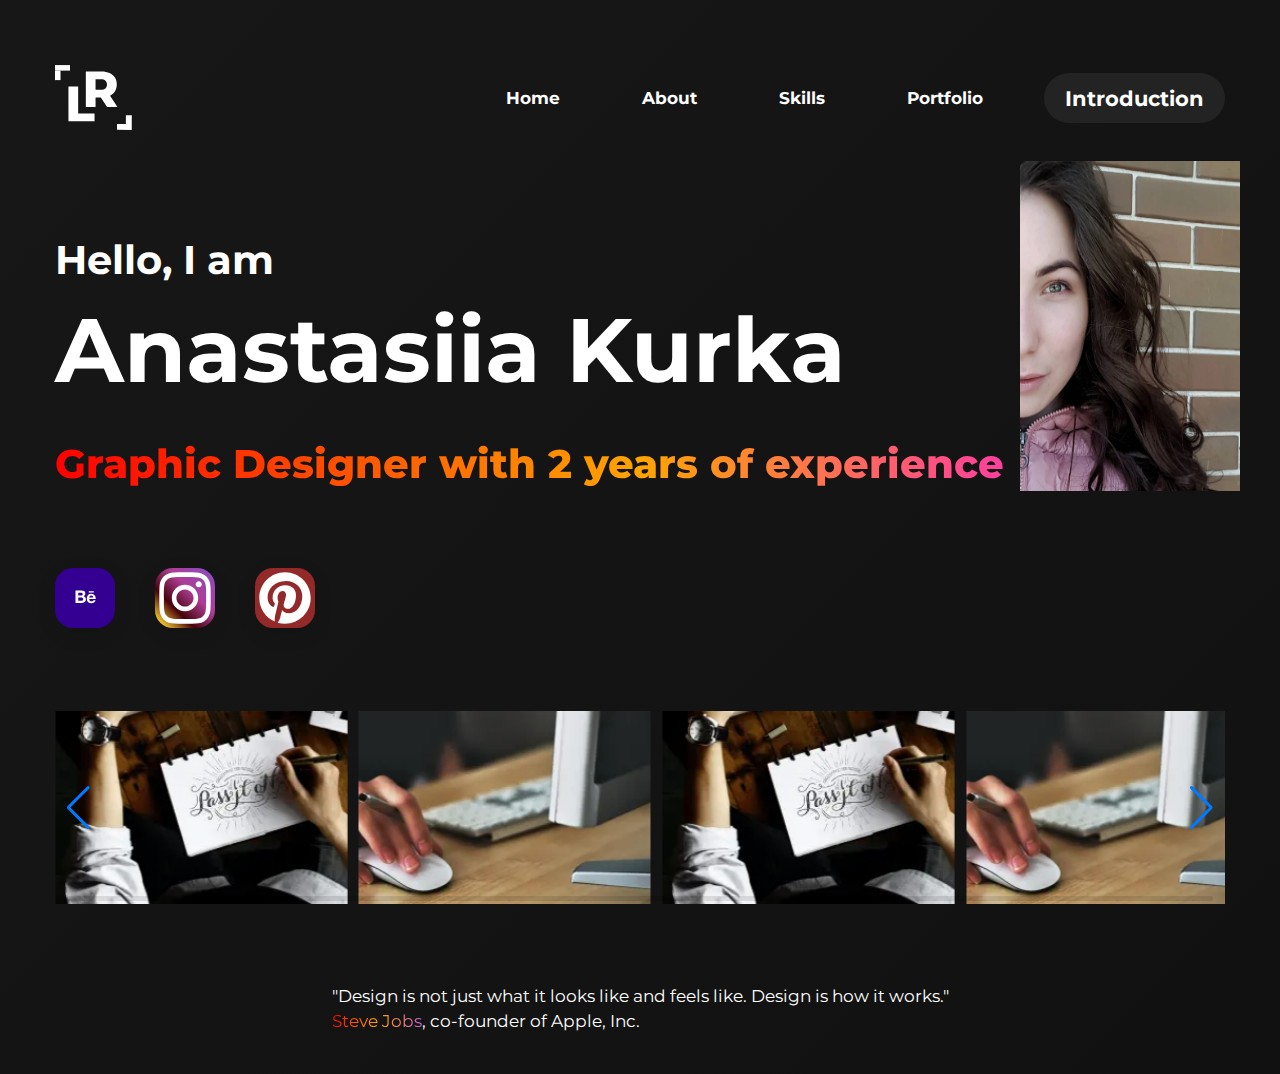
==== commit ecb5abee: "14/02/2022 done" ====
--- a/home.html
+++ b/home.html
@@ -6,14 +6,14 @@
 	<meta charset="UTF-8" />
 	<meta name="format-detection" content="telephone=no" />
 	<!-- <style>body{opacity: 0;}</style> -->
-	<link rel="stylesheet" href="css/style.min.css?_v=20220214172749" />
+	<link rel="stylesheet" href="css/style.min.css?_v=20220214221218" />
 	<link rel="shortcut icon" href="favicon.ico" />
 	<!-- <meta name="robots" content="noindex, nofollow"> -->
 	<meta name="viewport" content="width=device-width, initial-scale=1.0" />
 	<!-- <link rel="preconnect" href="https://fonts.googleapis.com" />
   <link rel="preconnect" href="https://fonts.gstatic.com" crossorigin />
   <link
-    href="https://fonts.googleapis.com/css2?family=Yanone+Kaffeesatz:wght@400;500;600;700&display=swap&_v=20220214172749"
+    href="https://fonts.googleapis.com/css2?family=Yanone+Kaffeesatz:wght@400;500;600;700&display=swap&_v=20220214221218"
     rel="stylesheet"
   /> -->
 </head>
@@ -124,18 +124,7 @@
 						<!-- Двигающееся часть слайдера -->
 						<div class="works__wrapper swiper-wrapper" id="swiper">
 							<!-- Слайд -->
-							<div class="works__slide swiper-slide">
-								<picture><source srcset="img/ux-design.webp" type="image/webp"><img width="292px" height="193px" class="swiper-slide__ux" src="img/ux-design.jpg" alt="UX-Ui" /></picture>
-							</div>
-							<div class="works__slide swiper-slide">
-								<picture><source srcset="img/illustration.webp" type="image/webp"><img class="swiper-slide__illustrator" src="img/illustration.jpg" alt="Illustration" width="292px" height="193px" /></picture>
-							</div>
-							<div class="works__slide swiper-slide">
-								<picture><source srcset="img/instagram.webp" type="image/webp"><img class="swiper-slide__insta" src="img/instagram.jpg" alt="Instagram" width="292px" height="193px" /></picture>
-							</div>
-							<div class="works__slide swiper-slide">
-								<picture><source srcset="img/illustration.webp" type="image/webp"><img class="swiper-slide" src="img/illustration.jpg" width="292px" height="193px" alt="Logo" /></picture>
-							</div>
+
 							<div class="works__slide swiper-slide">
 								<picture><source srcset="img/logo.webp" type="image/webp"><img class="swiper-slide__logo" src="img/logo.jpg" alt="" width="292px" height="193px" /></picture>
 							</div>
@@ -151,43 +140,43 @@
 						<!-- Если нужен скролбар -->
 						<div class="swiper-scrollbar"></div>
 					</div>
-					<div class="faq-block">
-						<h3 class="faq-block__title">FAQ</h3>
-					</div>
-					<div data-spollers="320,max" class="spollers">
-						<div class="spollers__item">
-							<button type="button" data-spoller class="spollers__title">
-								Why to choose me?
-							</button>
-							<div class="spollers__body">Professional attitude to work</div>
-						</div>
-					</div>
-					<div data-spollers="320,max" class="spollers">
-						<div class="spollers__item">
-							<button type="button" data-spoller class="spollers__title">
-								Why to buy your service?
-							</button>
-							<div class="spollers__body">Professional attitude to work</div>
-						</div>
-					</div>
-					<div data-spollers="320,max" class="spollers">
-						<div class="spollers__item">
-							<button type="button" data-spoller class="spollers__title">
-								What about my qualification?
-							</button>
-							<div class="spollers__body">
-								I'm certified and professional Graphic Designer who has already
-								finished internation Graphic Design course after three month on
-								e-commerce and public projects.
-							</div>
-						</div>
-					</div>
-					<div data-spollers="320,max" class="spollers">
-						<div class="spollers__item">
-							<button type="button" data-spoller class="spollers__title">
-								Why to choose me?
-							</button>
-							<div class="spollers__body">Any strong skills?</div>
+					<div class="spollers">
+						<h3 class="spollers__title_another">FAQ</h3>
+						<div data-spollers="" class="spollers">
+							<div class="spollers__item">
+								<button type="button" data-spoller class="spollers__title">
+									Why to choose me?
+								</button>
+								<div class="spollers__body">Professional attitude to work</div>
+							</div>
+						</div>
+						<div data-spollers="" class="spollers">
+							<div class="spollers__item">
+								<button type="button" data-spoller class="spollers__title">
+									Why to buy your service?
+								</button>
+								<div class="spollers__body">Professional attitude to work</div>
+							</div>
+						</div>
+						<div data-spollers="" class="spollers">
+							<div class="spollers__item">
+								<button type="button" data-spoller class="spollers__title">
+									What about my qualification?
+								</button>
+								<div class="spollers__body">
+									I'm certified and professional Graphic Designer who has already
+									finished internation Graphic Design course after three month on
+									e-commerce and public projects.
+								</div>
+							</div>
+						</div>
+						<div data-spollers="" class="spollers">
+							<div class="spollers__item">
+								<button type="button" data-spoller class="spollers__title">
+									Why to choose me?
+								</button>
+								<div class="spollers__body">Any strong skills?</div>
+							</div>
 						</div>
 					</div>
 				</div>
@@ -212,7 +201,7 @@
 			</div>
 		</div>
 	</div>
-	<script src="js/app.min.js?_v=20220214172749"></script>
+	<script src="js/app.min.js?_v=20220214221218"></script>
 </body>
 
 </html>--- a/css/style.min.css
+++ b/css/style.min.css
@@ -1 +1 @@
-@charset "UTF-8";@import url(https://fonts.googleapis.com/css?family=Montserrat:100,200,300,regular,500,600,700,800,900&display=swap);[class*=_icon-]:before{font-family:icons;font-style:normal;font-weight:400;font-variant:normal;text-transform:none;line-height:1;-webkit-font-smoothing:antialiased;-moz-osx-font-smoothing:grayscale}[class*=_icon-]:before{display:block}[class*=_icon-] .icon-ak-logo:before{content:"\e900";color:#fff}[class*=_icon-] .icon-arrow-right:before{content:"\e901"}[class*=_icon-] .icon-arrow-left:before{content:"\e902"}[class*=_icon-] .icon-mobile:before{content:"\e903"}[class*=_icon-] .icon-cell-phone:before{content:"\e903"}[class*=_icon-] .icon-handheld:before{content:"\e903"}[class*=_icon-] .icon-pinterest:before{content:"\e904"}[class*=_icon-] .icon-behance:before{content:"\e905"}[class*=_icon-] .icon-instagram:before{content:"\e906"}*{padding:0;margin:0;border:0}*,:after,:before{-webkit-box-sizing:border-box;box-sizing:border-box}:active,:focus{outline:0}a:active,a:focus{outline:0}a{-webkit-transition:all .3s ease 0s;-o-transition:all .3s ease 0s;transition:all .3s ease 0s}body,html{height:100%;min-width:320px}body{color:#000;line-height:1;font-family:Montserrat,sans-serif;font-size:1.0625rem;-ms-text-size-adjust:100%;-moz-text-size-adjust:100%;-webkit-text-size-adjust:100%;-webkit-font-smoothing:antialiased;-moz-osx-font-smoothing:grayscale}button,input,textarea{font-family:Montserrat,sans-serif;font-size:inherit}button{cursor:pointer;color:inherit;background-color:inherit}a{color:inherit}a:link,a:visited{text-decoration:none}a:hover{text-decoration:none}ul li{list-style:none}img{vertical-align:top}h1,h2,h3,h4,h5,h6{font-weight:inherit;font-size:inherit}.lock body{overflow:hidden;-ms-touch-action:none;touch-action:none}.wrapper{min-height:100%;display:-webkit-box;display:-ms-flexbox;display:flex;-webkit-box-orient:vertical;-webkit-box-direction:normal;-ms-flex-direction:column;flex-direction:column;overflow:hidden}.wrapper>main{-webkit-box-flex:1;-ms-flex:1 1 auto;flex:1 1 auto}.wrapper>*{min-width:0}[class*=__container]{max-width:73.125rem;-webkit-box-sizing:content-box;box-sizing:content-box;margin:0 auto;padding:0 .9375rem}body::after{content:"";background-color:rgba(0,0,0,.5);position:fixed;width:100%;height:100%;top:0;left:0;opacity:0;-webkit-transition:opacity .8s ease 0s;-o-transition:opacity .8s ease 0s;transition:opacity .8s ease 0s;pointer-events:none;z-index:149}.popup-show body::after{opacity:1}.popup{position:fixed;top:0;left:0;bottom:0;right:0;padding:30px 10px;-webkit-transition:visibility .8s ease 0s;-o-transition:visibility .8s ease 0s;transition:visibility .8s ease 0s;visibility:hidden;pointer-events:none}.popup_show{z-index:150;visibility:visible;overflow:auto;pointer-events:auto}.popup_show .popup__content{visibility:visible;-webkit-transform:scale(1);-ms-transform:scale(1);transform:scale(1)}.popup__wrapper{display:-webkit-box;display:-ms-flexbox;display:flex;-webkit-box-orient:vertical;-webkit-box-direction:normal;-ms-flex-direction:column;flex-direction:column;-webkit-box-align:center;-ms-flex-align:center;align-items:center;min-height:100%;-webkit-box-flex:1;-ms-flex:1 1 auto;flex:1 1 auto;width:100%;display:flex;-webkit-box-pack:center;-ms-flex-pack:center;justify-content:center;align-items:center}.popup__content{visibility:hidden;-webkit-transform:scale(0);-ms-transform:scale(0);transform:scale(0);-webkit-transition:-webkit-transform .3s ease 0s;transition:-webkit-transform .3s ease 0s;-o-transition:transform .3s ease 0s;transition:transform .3s ease 0s;transition:transform .3s ease 0s,-webkit-transform .3s ease 0s;background-color:#eee;padding:20px;width:100%;min-height:31.25rem;max-width:900px;border-radius:20px}.lock .popup__content{visibility:visible}.popup__text{display:-webkit-box;display:-ms-flexbox;display:flex;-webkit-box-pack:center;-ms-flex-pack:center;justify-content:center;-webkit-box-align:center;-ms-flex-align:center;align-items:center}.spollers{display:none}.spollers__item{font-size:1rem}.spollers__title{width:100%;cursor:default;text-align:left;border:1px solid #eee;padding:.625rem .3125rem;border-radius:.3125rem;position:relative}._spoller-init .spollers__title{cursor:pointer}._spoller-init .spollers__title::after,._spoller-init .spollers__title::before{content:"";position:absolute;right:10px;top:50%;background-color:#fff;height:2px;width:15px;-webkit-transition:-webkit-transform .5s ease 0s;transition:-webkit-transform .5s ease 0s;-o-transition:transform .5s ease 0s;transition:transform .5s ease 0s;transition:transform .5s ease 0s,-webkit-transform .5s ease 0s}._spoller-init .spollers__title::before{-webkit-transform:translate(-75%,-50%) rotate(40deg);-ms-transform:translate(-75%,-50%) rotate(40deg);transform:translate(-75%,-50%) rotate(40deg)}._spoller-init .spollers__title::after{-webkit-transform:translate(0,-50%) rotate(-40deg);-ms-transform:translate(0,-50%) rotate(-40deg);transform:translate(0,-50%) rotate(-40deg)}._spoller-init .spollers__title._spoller-active::before{-webkit-transform:translateX(-75%) rotate(-40deg);-ms-transform:translateX(-75%) rotate(-40deg);transform:translateX(-75%) rotate(-40deg)}._spoller-init .spollers__title._spoller-active::after{-webkit-transform:rotate(40deg);-ms-transform:rotate(40deg);transform:rotate(40deg)}.spollers__body{font-size:.875rem;padding:.9375rem;border-radius:.3125rem;border:1px solid #eee;color:transparent;-webkit-background-clip:text;background-clip:text;background-image:-webkit-gradient(linear,left top,right top,from(#ffdede),color-stop(#e4bc73),to(red));background-image:-o-linear-gradient(left,#ffdede,#e4bc73,red);background-image:linear-gradient(90deg,#ffdede,#e4bc73,red)}[data-showmore-button] span:last-child{display:none}._showmore-active [data-showmore-button] span{display:none}._showmore-active [data-showmore-button] span:last-child{display:block}[class*=-ibg]{position:relative}[class*=-ibg] img{position:absolute;width:100%;height:100%;top:0;left:0;-o-object-fit:cover;object-fit:cover}[class*=-ibg_contain] img{-o-object-fit:contain;object-fit:contain}.wrapper{width:100%;background:-o-linear-gradient(315deg,#171717 2.88%,#111 100%);background:linear-gradient(135deg,#171717 2.88%,#111 100%)}@supports (padding-top:clamp(0.9375rem ,-0.1988636364rem + 5.6818181818vw ,4.0625rem)){.header{padding-top:clamp(.9375rem ,-.1988636364rem + 5.6818181818vw ,4.0625rem)}}@supports not (padding-top:clamp(0.9375rem ,-0.1988636364rem + 5.6818181818vw ,4.0625rem)){.header{padding-top:calc(.9375rem + 3.125 * (100vw - 20rem)/ 55)}}@supports (padding-bottom:clamp(0.9375rem ,-0.1988636364rem + 5.6818181818vw ,4.0625rem)){.header{padding-bottom:clamp(.9375rem ,-.1988636364rem + 5.6818181818vw ,4.0625rem)}}@supports not (padding-bottom:clamp(0.9375rem ,-0.1988636364rem + 5.6818181818vw ,4.0625rem)){.header{padding-bottom:calc(.9375rem + 3.125 * (100vw - 20rem)/ 55)}}.header__container{display:-webkit-box;display:-ms-flexbox;display:flex;-webkit-box-align:center;-ms-flex-align:center;align-items:center}.logo-header{display:-webkit-box;display:-ms-flexbox;display:flex;-webkit-box-flex:1;-ms-flex:1 1 auto;flex:1 1 auto;z-index:7}.logo-header__link{display:-webkit-inline-box;display:-ms-inline-flexbox;display:inline-flex;-webkit-box-pack:center;-ms-flex-pack:center;justify-content:center;-webkit-box-align:center;-ms-flex-align:center;align-items:center}.logo-header__link_ak{-webkit-transition:all .2s ease 0s;-o-transition:all .2s ease 0s;transition:all .2s ease 0s;fill:#fff;-webkit-box-shadow:0 6px 20px rgba(0,0,0,.1);box-shadow:0 6px 20px rgba(0,0,0,.1)}.logo-header__link:hover{background:#4e4e4e;-webkit-box-shadow:0 6px 20px rgba(0,0,0,.1);box-shadow:0 6px 20px rgba(0,0,0,.1)}.logo-header__link:focus{background:#9b9b9b;-webkit-box-shadow:0 6px 20px rgba(0,0,0,.1);box-shadow:0 6px 20px rgba(0,0,0,.1)}.menu-main{display:-webkit-box;display:-ms-flexbox;display:flex;-webkit-column-gap:1.875rem;-moz-column-gap:1.875rem;column-gap:1.875rem;-ms-flex-wrap:wrap;flex-wrap:wrap}@supports (gap:clamp(1.5625rem ,-0.2305825243rem + 3.640776699vw ,2.5rem)){.menu-main{gap:clamp(1.5625rem ,-.2305825243rem + 3.640776699vw ,2.5rem)}}@supports not (gap:clamp(1.5625rem ,-0.2305825243rem + 3.640776699vw ,2.5rem)){.menu-main{gap:calc(1.5625rem + .9375 * (100vw - 49.25rem)/ 25.75)}}.menu-main__links{padding:.78125rem 1.3125rem;font-style:normal;font-weight:700;line-height:1.3125rem;color:#fff}@supports (font-size:clamp(0.875rem ,0.5163834951rem + 0.7281553398vw ,1.0625rem)){.menu-main__links{font-size:clamp(.875rem ,.5163834951rem + .7281553398vw ,1.0625rem)}}@supports not (font-size:clamp(0.875rem ,0.5163834951rem + 0.7281553398vw ,1.0625rem)){.menu-main__links{font-size:calc(.875rem + .1875 * (100vw - 49.25rem)/ 25.75)}}.menu-main__links_radius{font-style:normal;font-weight:700;line-height:1.3125rem;color:#fff;background:#232323;-webkit-backdrop-filter:blur(4px);backdrop-filter:blur(4px);padding:.78125rem 1.3125rem;border-radius:30px}@supports (font-size:clamp(0.875rem ,0.0382281553rem + 1.6990291262vw ,1.3125rem)){.menu-main__links_radius{font-size:clamp(.875rem ,.0382281553rem + 1.6990291262vw ,1.3125rem)}}@supports not (font-size:clamp(0.875rem ,0.0382281553rem + 1.6990291262vw ,1.3125rem)){.menu-main__links_radius{font-size:calc(.875rem + .4375 * (100vw - 49.25rem)/ 25.75)}}.menu-main__links:hover{color:#fff;background:#232323;-webkit-backdrop-filter:blur(4px);backdrop-filter:blur(4px);border-radius:30px}.menu-main__links:focus{color:#fff;background:#232323;-webkit-backdrop-filter:blur(4px);backdrop-filter:blur(4px);border-radius:30px}.header-call{display:none}.header-call__link_fill{-webkit-transition:all .2s ease 0s;-o-transition:all .2s ease 0s;transition:all .2s ease 0s;fill:#fff;-webkit-box-shadow:0 6px 20px rgba(0,0,0,.1);box-shadow:0 6px 20px rgba(0,0,0,.1)}.icon-menu{display:none}.menu{position:fixed;width:100%;height:100vh;top:-120%;left:0;opacity:0;visibility:hidden;-webkit-transition:all .3s ease 0s;-o-transition:all .3s ease 0s;transition:all .3s ease 0s;z-index:6;background:#000}.menu__body{padding:6.25rem 1.25rem 0}.menu__list{-webkit-box-pack:center;-ms-flex-pack:center;justify-content:center;-webkit-box-align:center;-ms-flex-align:center;align-items:center}.menu__item{position:relative}.menu__item:nth-child(1){margin:0 0 1.875rem 0}.menu__item:nth-child(2){margin:0 0 1.875rem 0}.menu__item:nth-child(3){margin:0 0 1.875rem 0}.menu__item:nth-child(4){margin:0 0 1.875rem 0}.menu__item:nth-child(5){margin:0 0 1.875rem 0}.menu__item:nth-child(6){margin:0 0 1.875rem 0}.menu__item::after{position:absolute;content:"";display:block;width:100%;height:1px;top:32px;background:#424245}.menu__link{width:100%;color:#fff;padding:0 0 .3125rem 0}.menu-open .menu{visibility:visible;opacity:1;top:0}.section__container{position:relative}.section-about{padding:2.5rem 0}.info-about__greet{font-style:normal;font-weight:700;color:#fff}@supports (font-size:clamp(1.5rem ,1.1363636364rem + 1.8181818182vw ,2.5rem)){.info-about__greet{font-size:clamp(1.5rem ,1.1363636364rem + 1.8181818182vw ,2.5rem)}}@supports not (font-size:clamp(1.5rem ,1.1363636364rem + 1.8181818182vw ,2.5rem)){.info-about__greet{font-size:calc(1.5rem + 1 * (100vw - 20rem)/ 55)}}@supports (line-height:clamp(1.5rem ,0.9318181818rem + 2.8409090909vw ,3.0625rem)){.info-about__greet{line-height:clamp(1.5rem ,.9318181818rem + 2.8409090909vw ,3.0625rem)}}@supports not (line-height:clamp(1.5rem ,0.9318181818rem + 2.8409090909vw ,3.0625rem)){.info-about__greet{line-height:calc(1.5rem + 1.5625 * (100vw - 20rem)/ 55)}}.info-about__photo{position:absolute;left:980px;bottom:413px}.info-about__name{padding:1.0625rem 0 0 0;font-weight:700;color:#fff}@supports (font-size:clamp(2.8125rem ,1.7897727273rem + 5.1136363636vw ,5.625rem)){.info-about__name{font-size:clamp(2.8125rem ,1.7897727273rem + 5.1136363636vw ,5.625rem)}}@supports not (font-size:clamp(2.8125rem ,1.7897727273rem + 5.1136363636vw ,5.625rem)){.info-about__name{font-size:calc(2.8125rem + 2.8125 * (100vw - 20rem)/ 55)}}@supports (line-height:clamp(3.75rem ,2.8863636364rem + 4.3181818182vw ,6.125rem)){.info-about__name{line-height:clamp(3.75rem ,2.8863636364rem + 4.3181818182vw ,6.125rem)}}@supports not (line-height:clamp(3.75rem ,2.8863636364rem + 4.3181818182vw ,6.125rem)){.info-about__name{line-height:calc(3.75rem + 2.375 * (100vw - 20rem)/ 55)}}.info-about__profession{padding:2.5rem 0 0 0;font-style:normal;font-weight:800;font-size:2.5rem;line-height:3.0625rem;color:transparent;-webkit-background-clip:text;background-clip:text;background-image:-webkit-gradient(linear,left top,right top,from(red),color-stop(orange),to(fuchsia));background-image:-o-linear-gradient(left,red,orange,#f0f);background-image:linear-gradient(90deg,red,orange,#f0f)}@supports (font-size:clamp(1.375rem ,0.9659090909rem + 2.0454545455vw ,2.5rem)){.info-about__profession{font-size:clamp(1.375rem ,.9659090909rem + 2.0454545455vw ,2.5rem)}}@supports not (font-size:clamp(1.375rem ,0.9659090909rem + 2.0454545455vw ,2.5rem)){.info-about__profession{font-size:calc(1.375rem + 1.125 * (100vw - 20rem)/ 55)}}@supports (line-height:clamp(2.5rem ,2.2954545455rem + 1.0227272727vw ,3.0625rem)){.info-about__profession{line-height:clamp(2.5rem ,2.2954545455rem + 1.0227272727vw ,3.0625rem)}}@supports not (line-height:clamp(2.5rem ,2.2954545455rem + 1.0227272727vw ,3.0625rem)){.info-about__profession{line-height:calc(2.5rem + .5625 * (100vw - 20rem)/ 55)}}.social-info{display:-webkit-box;display:-ms-flexbox;display:flex;gap:2.5rem}@supports (padding-top:clamp(1.5625rem ,1.2215909091rem + 1.7045454545vw ,2.5rem)){.social-info{padding-top:clamp(1.5625rem ,1.2215909091rem + 1.7045454545vw ,2.5rem)}}@supports not (padding-top:clamp(1.5625rem ,1.2215909091rem + 1.7045454545vw ,2.5rem)){.social-info{padding-top:calc(1.5625rem + .9375 * (100vw - 20rem)/ 55)}}@supports (padding-bottom:clamp(1.5625rem ,1.2215909091rem + 1.7045454545vw ,2.5rem)){.social-info{padding-bottom:clamp(1.5625rem ,1.2215909091rem + 1.7045454545vw ,2.5rem)}}@supports not (padding-bottom:clamp(1.5625rem ,1.2215909091rem + 1.7045454545vw ,2.5rem)){.social-info{padding-bottom:calc(1.5625rem + .9375 * (100vw - 20rem)/ 55)}}.social-info__links_background_behance{background:#2258e4;background:#330092;-webkit-box-shadow:0 6px 20px rgba(0,0,0,.1);box-shadow:0 6px 20px rgba(0,0,0,.1);border-radius:18px}.social-info__links_background_instagram{background:-o-linear-gradient(45.28deg,#f7cd2e 7.91%,#47010b 32.89%,#ae3d94 60.69%,#8c4cbe 93.33%);background:linear-gradient(44.72deg,#f7cd2e 7.91%,#47010b 32.89%,#ae3d94 60.69%,#8c4cbe 93.33%);-webkit-box-shadow:0 6px 20px rgba(0,0,0,.1);box-shadow:0 6px 20px rgba(0,0,0,.1);border-radius:18px}.social-info__links_background_pinterest{background:#942929;-webkit-box-shadow:0 6px 20px rgba(0,0,0,.1);box-shadow:0 6px 20px rgba(0,0,0,.1);border-radius:18px}.social-info__links_behance{fill:#fff;-webkit-transform:translate(.9375rem,1.25rem);-ms-transform:translate(.9375rem,1.25rem);transform:translate(.9375rem,1.25rem)}.social-info__links_instagram{fill:#fff}.social-info__links_pinterest{fill:#fff}.faq-block{display:none}.footer__container{display:-webkit-box;display:-ms-flexbox;display:flex;-webkit-box-pack:center;-ms-flex-pack:center;justify-content:center;-webkit-box-align:center;-ms-flex-align:center;align-items:center}@supports (padding-top:clamp(0.9375rem ,0.3693181818rem + 2.8409090909vw ,2.5rem)){.footer__container{padding-top:clamp(.9375rem ,.3693181818rem + 2.8409090909vw ,2.5rem)}}@supports not (padding-top:clamp(0.9375rem ,0.3693181818rem + 2.8409090909vw ,2.5rem)){.footer__container{padding-top:calc(.9375rem + 1.5625 * (100vw - 20rem)/ 55)}}@supports (padding-bottom:clamp(0.9375rem ,0.3693181818rem + 2.8409090909vw ,2.5rem)){.footer__container{padding-bottom:clamp(.9375rem ,.3693181818rem + 2.8409090909vw ,2.5rem)}}@supports not (padding-bottom:clamp(0.9375rem ,0.3693181818rem + 2.8409090909vw ,2.5rem)){.footer__container{padding-bottom:calc(.9375rem + 1.5625 * (100vw - 20rem)/ 55)}}.footer__quote{color:#fff;line-height:1.5625rem}@supports (font-size:clamp(0.875rem ,0.8068181818rem + 0.3409090909vw ,1.0625rem)){.footer__quote{font-size:clamp(.875rem ,.8068181818rem + .3409090909vw ,1.0625rem)}}@supports not (font-size:clamp(0.875rem ,0.8068181818rem + 0.3409090909vw ,1.0625rem)){.footer__quote{font-size:calc(.875rem + .1875 * (100vw - 20rem)/ 55)}}.footer__span{color:transparent;-webkit-background-clip:text;background-clip:text;background-image:-webkit-gradient(linear,left top,right top,from(red),color-stop(orange),to(#d162d1));background-image:-o-linear-gradient(left,red,orange,#d162d1);background-image:linear-gradient(90deg,red,orange,#d162d1)}.swiper{overflow:hidden}.swiper-wrapper{width:100%;height:100%;-webkit-box-sizing:content-box;box-sizing:content-box;display:-webkit-box;display:-ms-flexbox;display:flex;position:relative}.swiper-vertical .swiper-wrapper{-webkit-box-orient:vertical;-webkit-box-direction:normal;-ms-flex-direction:column;flex-direction:column}.swiper-autoheight .swiper-wrapper{-webkit-box-align:start;-ms-flex-align:start;align-items:flex-start}.swiper-initialized .swiper-slide{-ms-flex-negative:0;flex-shrink:0}.swiper-android .swiper-slide,.swiper-android .swiper-wrapper{-webkit-transform:translate3d(0,0,0);transform:translate3d(0,0,0)}.swiper-button-lock{display:none!important}@font-face{font-family:swiper-icons;src:url("data:application/font-woff;charset=utf-8;base64, [base64]//wADZ2x5ZgAAAywAAADMAAAD2MHtryVoZWFkAAABbAAAADAAAAA2E2+eoWhoZWEAAAGcAAAAHwAAACQC9gDzaG10eAAAAigAAAAZAAAArgJkABFsb2NhAAAC0AAAAFoAAABaFQAUGG1heHAAAAG8AAAAHwAAACAAcABAbmFtZQAAA/gAAAE5AAACXvFdBwlwb3N0AAAFNAAAAGIAAACE5s74hXjaY2BkYGAAYpf5Hu/j+W2+MnAzMYDAzaX6QjD6/4//Bxj5GA8AuRwMYGkAPywL13jaY2BkYGA88P8Agx4j+/8fQDYfA1AEBWgDAIB2BOoAeNpjYGRgYNBh4GdgYgABEMnIABJzYNADCQAACWgAsQB42mNgYfzCOIGBlYGB0YcxjYGBwR1Kf2WQZGhhYGBiYGVmgAFGBiQQkOaawtDAoMBQxXjg/wEGPcYDDA4wNUA2CCgwsAAAO4EL6gAAeNpj2M0gyAACqxgGNWBkZ2D4/wMA+xkDdgAAAHjaY2BgYGaAYBkGRgYQiAHyGMF8FgYHIM3DwMHABGQrMOgyWDLEM1T9/w8UBfEMgLzE////P/5//f/V/xv+r4eaAAeMbAxwIUYmIMHEgKYAYjUcsDAwsLKxc3BycfPw8jEQA/[base64]/uznmfPFBNODM2K7MTQ45YEAZqGP81AmGGcF3iPqOop0r1SPTaTbVkfUe4HXj97wYE+yNwWYxwWu4v1ugWHgo3S1XdZEVqWM7ET0cfnLGxWfkgR42o2PvWrDMBSFj/IHLaF0zKjRgdiVMwScNRAoWUoH78Y2icB/yIY09An6AH2Bdu/UB+yxopYshQiEvnvu0dURgDt8QeC8PDw7Fpji3fEA4z/PEJ6YOB5hKh4dj3EvXhxPqH/SKUY3rJ7srZ4FZnh1PMAtPhwP6fl2PMJMPDgeQ4rY8YT6Gzao0eAEA409DuggmTnFnOcSCiEiLMgxCiTI6Cq5DZUd3Qmp10vO0LaLTd2cjN4fOumlc7lUYbSQcZFkutRG7g6JKZKy0RmdLY680CDnEJ+UMkpFFe1RN7nxdVpXrC4aTtnaurOnYercZg2YVmLN/d/gczfEimrE/fs/bOuq29Zmn8tloORaXgZgGa78yO9/cnXm2BpaGvq25Dv9S4E9+5SIc9PqupJKhYFSSl47+Qcr1mYNAAAAeNptw0cKwkAAAMDZJA8Q7OUJvkLsPfZ6zFVERPy8qHh2YER+3i/BP83vIBLLySsoKimrqKqpa2hp6+jq6RsYGhmbmJqZSy0sraxtbO3sHRydnEMU4uR6yx7JJXveP7WrDycAAAAAAAH//wACeNpjYGRgYOABYhkgZgJCZgZNBkYGLQZtIJsFLMYAAAw3ALgAeNolizEKgDAQBCchRbC2sFER0YD6qVQiBCv/H9ezGI6Z5XBAw8CBK/m5iQQVauVbXLnOrMZv2oLdKFa8Pjuru2hJzGabmOSLzNMzvutpB3N42mNgZGBg4GKQYzBhYMxJLMlj4GBgAYow/P/PAJJhLM6sSoWKfWCAAwDAjgbRAAB42mNgYGBkAIIbCZo5IPrmUn0hGA0AO8EFTQAA");font-weight:400;font-style:normal}:root{--swiper-theme-color:#007aff}.swiper{margin-left:auto;margin-right:auto;position:relative;overflow:hidden;list-style:none;padding:0;z-index:1}.swiper-vertical>.swiper-wrapper{-webkit-box-orient:vertical;-webkit-box-direction:normal;-ms-flex-direction:column;flex-direction:column}.swiper-wrapper{position:relative;width:100%;height:100%;z-index:1;display:-webkit-box;display:-ms-flexbox;display:flex;-webkit-transition-property:-webkit-transform;transition-property:-webkit-transform;-o-transition-property:transform;transition-property:transform;transition-property:transform,-webkit-transform;-webkit-box-sizing:content-box;box-sizing:content-box}.swiper-android .swiper-slide,.swiper-wrapper{-webkit-transform:translate3d(0,0,0);transform:translate3d(0,0,0)}.swiper-pointer-events{-ms-touch-action:pan-y;touch-action:pan-y}.swiper-pointer-events.swiper-vertical{-ms-touch-action:pan-x;touch-action:pan-x}.swiper-slide{-ms-flex-negative:0;flex-shrink:0;width:100%;height:100%;position:relative;-webkit-transition-property:-webkit-transform;transition-property:-webkit-transform;-o-transition-property:transform;transition-property:transform;transition-property:transform,-webkit-transform}.swiper-slide-invisible-blank{visibility:hidden}.swiper-autoheight,.swiper-autoheight .swiper-slide{height:auto}.swiper-autoheight .swiper-wrapper{-webkit-box-align:start;-ms-flex-align:start;align-items:flex-start;-webkit-transition-property:height,-webkit-transform;transition-property:height,-webkit-transform;-o-transition-property:transform,height;transition-property:transform,height;transition-property:transform,height,-webkit-transform}.swiper-3d,.swiper-3d.swiper-css-mode .swiper-wrapper{-webkit-perspective:1200px;perspective:1200px}.swiper-3d .swiper-cube-shadow,.swiper-3d .swiper-slide,.swiper-3d .swiper-slide-shadow,.swiper-3d .swiper-slide-shadow-bottom,.swiper-3d .swiper-slide-shadow-left,.swiper-3d .swiper-slide-shadow-right,.swiper-3d .swiper-slide-shadow-top,.swiper-3d .swiper-wrapper{-webkit-transform-style:preserve-3d;transform-style:preserve-3d}.swiper-3d .swiper-slide-shadow,.swiper-3d .swiper-slide-shadow-bottom,.swiper-3d .swiper-slide-shadow-left,.swiper-3d .swiper-slide-shadow-right,.swiper-3d .swiper-slide-shadow-top{position:absolute;left:0;top:0;width:100%;height:100%;pointer-events:none;z-index:10}.swiper-3d .swiper-slide-shadow{background:rgba(0,0,0,.15)}.swiper-3d .swiper-slide-shadow-left{background-image:-webkit-gradient(linear,right top,left top,from(rgba(0,0,0,.5)),to(rgba(0,0,0,0)));background-image:-o-linear-gradient(right,rgba(0,0,0,.5),rgba(0,0,0,0));background-image:linear-gradient(to left,rgba(0,0,0,.5),rgba(0,0,0,0))}.swiper-3d .swiper-slide-shadow-right{background-image:-webkit-gradient(linear,left top,right top,from(rgba(0,0,0,.5)),to(rgba(0,0,0,0)));background-image:-o-linear-gradient(left,rgba(0,0,0,.5),rgba(0,0,0,0));background-image:linear-gradient(to right,rgba(0,0,0,.5),rgba(0,0,0,0))}.swiper-3d .swiper-slide-shadow-top{background-image:-webkit-gradient(linear,left bottom,left top,from(rgba(0,0,0,.5)),to(rgba(0,0,0,0)));background-image:-o-linear-gradient(bottom,rgba(0,0,0,.5),rgba(0,0,0,0));background-image:linear-gradient(to top,rgba(0,0,0,.5),rgba(0,0,0,0))}.swiper-3d .swiper-slide-shadow-bottom{background-image:-webkit-gradient(linear,left top,left bottom,from(rgba(0,0,0,.5)),to(rgba(0,0,0,0)));background-image:-o-linear-gradient(top,rgba(0,0,0,.5),rgba(0,0,0,0));background-image:linear-gradient(to bottom,rgba(0,0,0,.5),rgba(0,0,0,0))}.swiper-css-mode>.swiper-wrapper{overflow:auto;scrollbar-width:none;-ms-overflow-style:none}.swiper-css-mode>.swiper-wrapper::-webkit-scrollbar{display:none}.swiper-css-mode>.swiper-wrapper>.swiper-slide{scroll-snap-align:start start}.swiper-horizontal.swiper-css-mode>.swiper-wrapper{-ms-scroll-snap-type:x mandatory;scroll-snap-type:x mandatory}.swiper-vertical.swiper-css-mode>.swiper-wrapper{-ms-scroll-snap-type:y mandatory;scroll-snap-type:y mandatory}.swiper-centered>.swiper-wrapper::before{content:"";-ms-flex-negative:0;flex-shrink:0;-webkit-box-ordinal-group:10000;-ms-flex-order:9999;order:9999}.swiper-centered.swiper-horizontal>.swiper-wrapper>.swiper-slide:first-child{-webkit-margin-start:var(--swiper-centered-offset-before);margin-inline-start:var(--swiper-centered-offset-before)}.swiper-centered.swiper-horizontal>.swiper-wrapper::before{height:100%;min-height:1px;width:var(--swiper-centered-offset-after)}.swiper-centered.swiper-vertical>.swiper-wrapper>.swiper-slide:first-child{-webkit-margin-before:var(--swiper-centered-offset-before);margin-block-start:var(--swiper-centered-offset-before)}.swiper-centered.swiper-vertical>.swiper-wrapper::before{width:100%;min-width:1px;height:var(--swiper-centered-offset-after)}.swiper-centered>.swiper-wrapper>.swiper-slide{scroll-snap-align:center center}.swiper-virtual.swiper-css-mode .swiper-wrapper::after{content:"";position:absolute;left:0;top:0;pointer-events:none}.swiper-virtual.swiper-css-mode.swiper-horizontal .swiper-wrapper::after{height:1px;width:var(--swiper-virtual-size)}.swiper-virtual.swiper-css-mode.swiper-vertical .swiper-wrapper::after{width:1px;height:var(--swiper-virtual-size)}:root{--swiper-navigation-size:44px}.swiper-button-next,.swiper-button-prev{position:absolute;top:50%;width:calc(var(--swiper-navigation-size)/ 44 * 27);height:var(--swiper-navigation-size);margin-top:calc(0px - var(--swiper-navigation-size)/ 2);z-index:10;cursor:pointer;display:-webkit-box;display:-ms-flexbox;display:flex;-webkit-box-align:center;-ms-flex-align:center;align-items:center;-webkit-box-pack:center;-ms-flex-pack:center;justify-content:center;color:var(--swiper-navigation-color,var(--swiper-theme-color))}.swiper-button-next.swiper-button-disabled,.swiper-button-prev.swiper-button-disabled{opacity:.35;cursor:auto;pointer-events:none}.swiper-button-next:after,.swiper-button-prev:after{font-family:swiper-icons;font-size:var(--swiper-navigation-size);text-transform:none!important;letter-spacing:0;text-transform:none;font-variant:initial;line-height:1}.swiper-button-prev,.swiper-rtl .swiper-button-next{left:10px;right:auto}.swiper-button-prev:after,.swiper-rtl .swiper-button-next:after{content:"prev"}.swiper-button-next,.swiper-rtl .swiper-button-prev{right:10px;left:auto}.swiper-button-next:after,.swiper-rtl .swiper-button-prev:after{content:"next"}.swiper-button-lock{display:none}.swiper-pagination{position:absolute;text-align:center;-webkit-transition:.3s opacity;-o-transition:.3s opacity;transition:.3s opacity;-webkit-transform:translate3d(0,0,0);transform:translate3d(0,0,0);z-index:10}.swiper-pagination.swiper-pagination-hidden{opacity:0}.swiper-horizontal>.swiper-pagination-bullets,.swiper-pagination-bullets.swiper-pagination-horizontal,.swiper-pagination-custom,.swiper-pagination-fraction{bottom:10px;left:0;width:100%}.swiper-pagination-bullets-dynamic{overflow:hidden;font-size:0}.swiper-pagination-bullets-dynamic .swiper-pagination-bullet{-webkit-transform:scale(.33);-ms-transform:scale(.33);transform:scale(.33);position:relative}.swiper-pagination-bullets-dynamic .swiper-pagination-bullet-active{-webkit-transform:scale(1);-ms-transform:scale(1);transform:scale(1)}.swiper-pagination-bullets-dynamic .swiper-pagination-bullet-active-main{-webkit-transform:scale(1);-ms-transform:scale(1);transform:scale(1)}.swiper-pagination-bullets-dynamic .swiper-pagination-bullet-active-prev{-webkit-transform:scale(.66);-ms-transform:scale(.66);transform:scale(.66)}.swiper-pagination-bullets-dynamic .swiper-pagination-bullet-active-prev-prev{-webkit-transform:scale(.33);-ms-transform:scale(.33);transform:scale(.33)}.swiper-pagination-bullets-dynamic .swiper-pagination-bullet-active-next{-webkit-transform:scale(.66);-ms-transform:scale(.66);transform:scale(.66)}.swiper-pagination-bullets-dynamic .swiper-pagination-bullet-active-next-next{-webkit-transform:scale(.33);-ms-transform:scale(.33);transform:scale(.33)}.swiper-pagination-bullet{width:var(--swiper-pagination-bullet-width,var(--swiper-pagination-bullet-size,8px));height:var(--swiper-pagination-bullet-height,var(--swiper-pagination-bullet-size,8px));display:inline-block;border-radius:50%;background:var(--swiper-pagination-bullet-inactive-color,#000);opacity:var(--swiper-pagination-bullet-inactive-opacity,.2)}button.swiper-pagination-bullet{border:none;margin:0;padding:0;-webkit-box-shadow:none;box-shadow:none;-webkit-appearance:none;-moz-appearance:none;appearance:none}.swiper-pagination-clickable .swiper-pagination-bullet{cursor:pointer}.swiper-pagination-bullet:only-child{display:none!important}.swiper-pagination-bullet-active{opacity:var(--swiper-pagination-bullet-opacity,1);background:var(--swiper-pagination-color,var(--swiper-theme-color))}.swiper-pagination-vertical.swiper-pagination-bullets,.swiper-vertical>.swiper-pagination-bullets{right:10px;top:50%;-webkit-transform:translate3d(0,-50%,0);transform:translate3d(0,-50%,0)}.swiper-pagination-vertical.swiper-pagination-bullets .swiper-pagination-bullet,.swiper-vertical>.swiper-pagination-bullets .swiper-pagination-bullet{margin:var(--swiper-pagination-bullet-vertical-gap,6px) 0;display:block}.swiper-pagination-vertical.swiper-pagination-bullets.swiper-pagination-bullets-dynamic,.swiper-vertical>.swiper-pagination-bullets.swiper-pagination-bullets-dynamic{top:50%;-webkit-transform:translateY(-50%);-ms-transform:translateY(-50%);transform:translateY(-50%);width:8px}.swiper-pagination-vertical.swiper-pagination-bullets.swiper-pagination-bullets-dynamic .swiper-pagination-bullet,.swiper-vertical>.swiper-pagination-bullets.swiper-pagination-bullets-dynamic .swiper-pagination-bullet{display:inline-block;-webkit-transition:.2s top,.2s -webkit-transform;transition:.2s top,.2s -webkit-transform;-o-transition:.2s transform,.2s top;transition:.2s transform,.2s top;transition:.2s transform,.2s top,.2s -webkit-transform}.swiper-horizontal>.swiper-pagination-bullets .swiper-pagination-bullet,.swiper-pagination-horizontal.swiper-pagination-bullets .swiper-pagination-bullet{margin:0 var(--swiper-pagination-bullet-horizontal-gap,4px)}.swiper-horizontal>.swiper-pagination-bullets.swiper-pagination-bullets-dynamic,.swiper-pagination-horizontal.swiper-pagination-bullets.swiper-pagination-bullets-dynamic{left:50%;-webkit-transform:translateX(-50%);-ms-transform:translateX(-50%);transform:translateX(-50%);white-space:nowrap}.swiper-horizontal>.swiper-pagination-bullets.swiper-pagination-bullets-dynamic .swiper-pagination-bullet,.swiper-pagination-horizontal.swiper-pagination-bullets.swiper-pagination-bullets-dynamic .swiper-pagination-bullet{-webkit-transition:.2s left,.2s -webkit-transform;transition:.2s left,.2s -webkit-transform;-o-transition:.2s transform,.2s left;transition:.2s transform,.2s left;transition:.2s transform,.2s left,.2s -webkit-transform}.swiper-horizontal.swiper-rtl>.swiper-pagination-bullets-dynamic .swiper-pagination-bullet{-webkit-transition:.2s right,.2s -webkit-transform;transition:.2s right,.2s -webkit-transform;-o-transition:.2s transform,.2s right;transition:.2s transform,.2s right;transition:.2s transform,.2s right,.2s -webkit-transform}.swiper-pagination-progressbar{background:rgba(0,0,0,.25);position:absolute}.swiper-pagination-progressbar .swiper-pagination-progressbar-fill{background:var(--swiper-pagination-color,var(--swiper-theme-color));position:absolute;left:0;top:0;width:100%;height:100%;-webkit-transform:scale(0);-ms-transform:scale(0);transform:scale(0);-webkit-transform-origin:left top;-ms-transform-origin:left top;transform-origin:left top}.swiper-rtl .swiper-pagination-progressbar .swiper-pagination-progressbar-fill{-webkit-transform-origin:right top;-ms-transform-origin:right top;transform-origin:right top}.swiper-horizontal>.swiper-pagination-progressbar,.swiper-pagination-progressbar.swiper-pagination-horizontal,.swiper-pagination-progressbar.swiper-pagination-vertical.swiper-pagination-progressbar-opposite,.swiper-vertical>.swiper-pagination-progressbar.swiper-pagination-progressbar-opposite{width:100%;height:4px;left:0;top:0}.swiper-horizontal>.swiper-pagination-progressbar.swiper-pagination-progressbar-opposite,.swiper-pagination-progressbar.swiper-pagination-horizontal.swiper-pagination-progressbar-opposite,.swiper-pagination-progressbar.swiper-pagination-vertical,.swiper-vertical>.swiper-pagination-progressbar{width:4px;height:100%;left:0;top:0}.swiper-pagination-lock{display:none}.swiper-scrollbar{border-radius:10px;position:relative;-ms-touch-action:none;background:rgba(0,0,0,.1)}.swiper-horizontal>.swiper-scrollbar{position:absolute;left:1%;bottom:3px;z-index:50;height:5px;width:98%}.swiper-vertical>.swiper-scrollbar{position:absolute;right:3px;top:1%;z-index:50;width:5px;height:98%}.swiper-scrollbar-drag{height:100%;width:100%;position:relative;background:rgba(0,0,0,.5);border-radius:10px;left:0;top:0}.swiper-scrollbar-cursor-drag{cursor:move}.swiper-scrollbar-lock{display:none}.swiper-zoom-container{width:100%;height:100%;display:-webkit-box;display:-ms-flexbox;display:flex;-webkit-box-pack:center;-ms-flex-pack:center;justify-content:center;-webkit-box-align:center;-ms-flex-align:center;align-items:center;text-align:center}.swiper-zoom-container>canvas,.swiper-zoom-container>img,.swiper-zoom-container>svg{max-width:100%;max-height:100%;-o-object-fit:contain;object-fit:contain}.swiper-slide-zoomed{cursor:move}.swiper-lazy-preloader{width:42px;height:42px;position:absolute;left:50%;top:50%;margin-left:-21px;margin-top:-21px;z-index:10;-webkit-transform-origin:50%;-ms-transform-origin:50%;transform-origin:50%;-webkit-animation:swiper-preloader-spin 1s infinite linear;animation:swiper-preloader-spin 1s infinite linear;-webkit-box-sizing:border-box;box-sizing:border-box;border:4px solid var(--swiper-preloader-color,var(--swiper-theme-color));border-radius:50%;border-top-color:transparent}.swiper-lazy-preloader-white{--swiper-preloader-color:#fff}.swiper-lazy-preloader-black{--swiper-preloader-color:#000}@-webkit-keyframes swiper-preloader-spin{100%{-webkit-transform:rotate(360deg);transform:rotate(360deg)}}@keyframes swiper-preloader-spin{100%{-webkit-transform:rotate(360deg);transform:rotate(360deg)}}.swiper .swiper-notification{position:absolute;left:0;top:0;pointer-events:none;opacity:0;z-index:-1000}.swiper-free-mode>.swiper-wrapper{-webkit-transition-timing-function:ease-out;-o-transition-timing-function:ease-out;transition-timing-function:ease-out;margin:0 auto}.swiper-grid>.swiper-wrapper{-ms-flex-wrap:wrap;flex-wrap:wrap}.swiper-grid-column>.swiper-wrapper{-ms-flex-wrap:wrap;flex-wrap:wrap;-webkit-box-orient:vertical;-webkit-box-direction:normal;-ms-flex-direction:column;flex-direction:column}.swiper-fade.swiper-free-mode .swiper-slide{-webkit-transition-timing-function:ease-out;-o-transition-timing-function:ease-out;transition-timing-function:ease-out}.swiper-fade .swiper-slide{pointer-events:none;-webkit-transition-property:opacity;-o-transition-property:opacity;transition-property:opacity}.swiper-fade .swiper-slide .swiper-slide{pointer-events:none}.swiper-fade .swiper-slide-active,.swiper-fade .swiper-slide-active .swiper-slide-active{pointer-events:auto}.swiper-cube{overflow:visible}.swiper-cube .swiper-slide{pointer-events:none;-webkit-backface-visibility:hidden;backface-visibility:hidden;z-index:1;visibility:hidden;-webkit-transform-origin:0 0;-ms-transform-origin:0 0;transform-origin:0 0;width:100%;height:100%}.swiper-cube .swiper-slide .swiper-slide{pointer-events:none}.swiper-cube.swiper-rtl .swiper-slide{-webkit-transform-origin:100% 0;-ms-transform-origin:100% 0;transform-origin:100% 0}.swiper-cube .swiper-slide-active,.swiper-cube .swiper-slide-active .swiper-slide-active{pointer-events:auto}.swiper-cube .swiper-slide-active,.swiper-cube .swiper-slide-next,.swiper-cube .swiper-slide-next+.swiper-slide,.swiper-cube .swiper-slide-prev{pointer-events:auto;visibility:visible}.swiper-cube .swiper-slide-shadow-bottom,.swiper-cube .swiper-slide-shadow-left,.swiper-cube .swiper-slide-shadow-right,.swiper-cube .swiper-slide-shadow-top{z-index:0;-webkit-backface-visibility:hidden;backface-visibility:hidden}.swiper-cube .swiper-cube-shadow{position:absolute;left:0;bottom:0;width:100%;height:100%;opacity:.6;z-index:0}.swiper-cube .swiper-cube-shadow:before{content:"";background:#000;position:absolute;left:0;top:0;bottom:0;right:0;-webkit-filter:blur(50px);filter:blur(50px)}.swiper-flip{overflow:visible}.swiper-flip .swiper-slide{pointer-events:none;-webkit-backface-visibility:hidden;backface-visibility:hidden;z-index:1}.swiper-flip .swiper-slide .swiper-slide{pointer-events:none}.swiper-flip .swiper-slide-active,.swiper-flip .swiper-slide-active .swiper-slide-active{pointer-events:auto}.swiper-flip .swiper-slide-shadow-bottom,.swiper-flip .swiper-slide-shadow-left,.swiper-flip .swiper-slide-shadow-right,.swiper-flip .swiper-slide-shadow-top{z-index:0;-webkit-backface-visibility:hidden;backface-visibility:hidden}.swiper-creative .swiper-slide{-webkit-backface-visibility:hidden;backface-visibility:hidden;overflow:hidden;-webkit-transition-property:opacity,height,-webkit-transform;transition-property:opacity,height,-webkit-transform;-o-transition-property:transform,opacity,height;transition-property:transform,opacity,height;transition-property:transform,opacity,height,-webkit-transform}.swiper-cards{overflow:visible}.swiper-cards .swiper-slide{-webkit-transform-origin:center bottom;-ms-transform-origin:center bottom;transform-origin:center bottom;-webkit-backface-visibility:hidden;backface-visibility:hidden;overflow:hidden}@font-face{font-family:swiper-icons;src:url("data:application/font-woff;charset=utf-8;base64, [base64]//wADZ2x5ZgAAAywAAADMAAAD2MHtryVoZWFkAAABbAAAADAAAAA2E2+eoWhoZWEAAAGcAAAAHwAAACQC9gDzaG10eAAAAigAAAAZAAAArgJkABFsb2NhAAAC0AAAAFoAAABaFQAUGG1heHAAAAG8AAAAHwAAACAAcABAbmFtZQAAA/gAAAE5AAACXvFdBwlwb3N0AAAFNAAAAGIAAACE5s74hXjaY2BkYGAAYpf5Hu/j+W2+MnAzMYDAzaX6QjD6/4//Bxj5GA8AuRwMYGkAPywL13jaY2BkYGA88P8Agx4j+/8fQDYfA1AEBWgDAIB2BOoAeNpjYGRgYNBh4GdgYgABEMnIABJzYNADCQAACWgAsQB42mNgYfzCOIGBlYGB0YcxjYGBwR1Kf2WQZGhhYGBiYGVmgAFGBiQQkOaawtDAoMBQxXjg/wEGPcYDDA4wNUA2CCgwsAAAO4EL6gAAeNpj2M0gyAACqxgGNWBkZ2D4/wMA+xkDdgAAAHjaY2BgYGaAYBkGRgYQiAHyGMF8FgYHIM3DwMHABGQrMOgyWDLEM1T9/w8UBfEMgLzE////P/5//f/V/xv+r4eaAAeMbAxwIUYmIMHEgKYAYjUcsDAwsLKxc3BycfPw8jEQA/[base64]/uznmfPFBNODM2K7MTQ45YEAZqGP81AmGGcF3iPqOop0r1SPTaTbVkfUe4HXj97wYE+yNwWYxwWu4v1ugWHgo3S1XdZEVqWM7ET0cfnLGxWfkgR42o2PvWrDMBSFj/IHLaF0zKjRgdiVMwScNRAoWUoH78Y2icB/yIY09An6AH2Bdu/UB+yxopYshQiEvnvu0dURgDt8QeC8PDw7Fpji3fEA4z/PEJ6YOB5hKh4dj3EvXhxPqH/SKUY3rJ7srZ4FZnh1PMAtPhwP6fl2PMJMPDgeQ4rY8YT6Gzao0eAEA409DuggmTnFnOcSCiEiLMgxCiTI6Cq5DZUd3Qmp10vO0LaLTd2cjN4fOumlc7lUYbSQcZFkutRG7g6JKZKy0RmdLY680CDnEJ+UMkpFFe1RN7nxdVpXrC4aTtnaurOnYercZg2YVmLN/d/gczfEimrE/fs/bOuq29Zmn8tloORaXgZgGa78yO9/cnXm2BpaGvq25Dv9S4E9+5SIc9PqupJKhYFSSl47+Qcr1mYNAAAAeNptw0cKwkAAAMDZJA8Q7OUJvkLsPfZ6zFVERPy8qHh2YER+3i/BP83vIBLLySsoKimrqKqpa2hp6+jq6RsYGhmbmJqZSy0sraxtbO3sHRydnEMU4uR6yx7JJXveP7WrDycAAAAAAAH//wACeNpjYGRgYOABYhkgZgJCZgZNBkYGLQZtIJsFLMYAAAw3ALgAeNolizEKgDAQBCchRbC2sFER0YD6qVQiBCv/H9ezGI6Z5XBAw8CBK/m5iQQVauVbXLnOrMZv2oLdKFa8Pjuru2hJzGabmOSLzNMzvutpB3N42mNgZGBg4GKQYzBhYMxJLMlj4GBgAYow/P/PAJJhLM6sSoWKfWCAAwDAjgbRAAB42mNgYGBkAIIbCZo5IPrmUn0hGA0AO8EFTQAA");font-weight:400;font-style:normal}:root{--swiper-theme-color:#007aff}.swiper{margin-left:auto;margin-right:auto;position:relative;overflow:hidden;list-style:none;padding:0;z-index:1}.swiper-vertical>.swiper-wrapper{-webkit-box-orient:vertical;-webkit-box-direction:normal;-ms-flex-direction:column;flex-direction:column}.swiper-wrapper{position:relative;width:100%;height:100%;z-index:1;display:-webkit-box;display:-ms-flexbox;display:flex;-webkit-transition-property:-webkit-transform;transition-property:-webkit-transform;-o-transition-property:transform;transition-property:transform;transition-property:transform,-webkit-transform;-webkit-box-sizing:content-box;box-sizing:content-box}.swiper-android .swiper-slide,.swiper-wrapper{-webkit-transform:translate3d(0,0,0);transform:translate3d(0,0,0)}.swiper-pointer-events{-ms-touch-action:pan-y;touch-action:pan-y}.swiper-pointer-events.swiper-vertical{-ms-touch-action:pan-x;touch-action:pan-x}.swiper-slide{-ms-flex-negative:0;flex-shrink:0;width:100%;height:100%;position:relative;-webkit-transition-property:-webkit-transform;transition-property:-webkit-transform;-o-transition-property:transform;transition-property:transform;transition-property:transform,-webkit-transform}.swiper-slide-invisible-blank{visibility:hidden}.swiper-autoheight,.swiper-autoheight .swiper-slide{height:auto}.swiper-autoheight .swiper-wrapper{-webkit-box-align:start;-ms-flex-align:start;align-items:flex-start;-webkit-transition-property:height,-webkit-transform;transition-property:height,-webkit-transform;-o-transition-property:transform,height;transition-property:transform,height;transition-property:transform,height,-webkit-transform}.swiper-backface-hidden .swiper-slide{-webkit-transform:translateZ(0);transform:translateZ(0);-webkit-backface-visibility:hidden;backface-visibility:hidden}.swiper-3d,.swiper-3d.swiper-css-mode .swiper-wrapper{-webkit-perspective:1200px;perspective:1200px}.swiper-3d .swiper-cube-shadow,.swiper-3d .swiper-slide,.swiper-3d .swiper-slide-shadow,.swiper-3d .swiper-slide-shadow-bottom,.swiper-3d .swiper-slide-shadow-left,.swiper-3d .swiper-slide-shadow-right,.swiper-3d .swiper-slide-shadow-top,.swiper-3d .swiper-wrapper{-webkit-transform-style:preserve-3d;transform-style:preserve-3d}.swiper-3d .swiper-slide-shadow,.swiper-3d .swiper-slide-shadow-bottom,.swiper-3d .swiper-slide-shadow-left,.swiper-3d .swiper-slide-shadow-right,.swiper-3d .swiper-slide-shadow-top{position:absolute;left:0;top:0;width:100%;height:100%;pointer-events:none;z-index:10}.swiper-3d .swiper-slide-shadow{background:rgba(0,0,0,.15)}.swiper-3d .swiper-slide-shadow-left{background-image:-webkit-gradient(linear,right top,left top,from(rgba(0,0,0,.5)),to(rgba(0,0,0,0)));background-image:-o-linear-gradient(right,rgba(0,0,0,.5),rgba(0,0,0,0));background-image:linear-gradient(to left,rgba(0,0,0,.5),rgba(0,0,0,0))}.swiper-3d .swiper-slide-shadow-right{background-image:-webkit-gradient(linear,left top,right top,from(rgba(0,0,0,.5)),to(rgba(0,0,0,0)));background-image:-o-linear-gradient(left,rgba(0,0,0,.5),rgba(0,0,0,0));background-image:linear-gradient(to right,rgba(0,0,0,.5),rgba(0,0,0,0))}.swiper-3d .swiper-slide-shadow-top{background-image:-webkit-gradient(linear,left bottom,left top,from(rgba(0,0,0,.5)),to(rgba(0,0,0,0)));background-image:-o-linear-gradient(bottom,rgba(0,0,0,.5),rgba(0,0,0,0));background-image:linear-gradient(to top,rgba(0,0,0,.5),rgba(0,0,0,0))}.swiper-3d .swiper-slide-shadow-bottom{background-image:-webkit-gradient(linear,left top,left bottom,from(rgba(0,0,0,.5)),to(rgba(0,0,0,0)));background-image:-o-linear-gradient(top,rgba(0,0,0,.5),rgba(0,0,0,0));background-image:linear-gradient(to bottom,rgba(0,0,0,.5),rgba(0,0,0,0))}.swiper-css-mode>.swiper-wrapper{overflow:auto;scrollbar-width:none;-ms-overflow-style:none}.swiper-css-mode>.swiper-wrapper::-webkit-scrollbar{display:none}.swiper-css-mode>.swiper-wrapper>.swiper-slide{scroll-snap-align:start start}.swiper-horizontal.swiper-css-mode>.swiper-wrapper{-ms-scroll-snap-type:x mandatory;scroll-snap-type:x mandatory}.swiper-vertical.swiper-css-mode>.swiper-wrapper{-ms-scroll-snap-type:y mandatory;scroll-snap-type:y mandatory}.swiper-centered>.swiper-wrapper::before{content:"";-ms-flex-negative:0;flex-shrink:0;-webkit-box-ordinal-group:10000;-ms-flex-order:9999;order:9999}.swiper-centered.swiper-horizontal>.swiper-wrapper>.swiper-slide:first-child{-webkit-margin-start:var(--swiper-centered-offset-before);margin-inline-start:var(--swiper-centered-offset-before)}.swiper-centered.swiper-horizontal>.swiper-wrapper::before{height:100%;min-height:1px;width:var(--swiper-centered-offset-after)}.swiper-centered.swiper-vertical>.swiper-wrapper>.swiper-slide:first-child{-webkit-margin-before:var(--swiper-centered-offset-before);margin-block-start:var(--swiper-centered-offset-before)}.swiper-centered.swiper-vertical>.swiper-wrapper::before{width:100%;min-width:1px;height:var(--swiper-centered-offset-after)}.swiper-centered>.swiper-wrapper>.swiper-slide{scroll-snap-align:center center}@media (max-width:20em){.spollers{display:-ms-grid;display:grid;gap:15px;color:#fff}.spollers:not(:last-child){padding:.625rem 0 .9375rem 0}.spollers:last-child{padding:.625rem 0 0 0}.faq-block{display:block;padding:.875rem 0;font-size:2.375rem;color:#fff;text-align:center}}@media (max-width:49.25em){.header{display:-webkit-box;display:-ms-flexbox;display:flex;-webkit-box-align:center;-ms-flex-align:center;align-items:center;-webkit-box-pack:center;-ms-flex-pack:center;justify-content:center}@supports (padding-right:clamp(5rem ,-4.4017094017rem + 47.0085470085vw ,18.75rem)){.logo-header{padding-right:clamp(5rem ,-4.4017094017rem + 47.0085470085vw ,18.75rem)}}@supports not (padding-right:clamp(5rem ,-4.4017094017rem + 47.0085470085vw ,18.75rem)){.logo-header{padding-right:calc(5rem + 13.75 * (100vw - 20rem)/ 29.25)}}@supports (padding-left:clamp(5rem ,-4.4017094017rem + 47.0085470085vw ,18.75rem)){.logo-header{padding-left:clamp(5rem ,-4.4017094017rem + 47.0085470085vw ,18.75rem)}}@supports not (padding-left:clamp(5rem ,-4.4017094017rem + 47.0085470085vw ,18.75rem)){.logo-header{padding-left:calc(5rem + 13.75 * (100vw - 20rem)/ 29.25)}}.menu-main{display:none}.menu-main{gap:inherit}.menu-main__links{font-size:inherit}.menu-main__links_radius{font-size:inherit}.header-call{display:block;display:-webkit-inline-box;display:-ms-inline-flexbox;display:inline-flex;-webkit-box-pack:center;-ms-flex-pack:center;justify-content:center;-webkit-box-align:center;-ms-flex-align:center;align-items:center;z-index:9}.icon-menu{display:block;position:relative;left:.625rem;width:1.875rem;height:1.125rem;cursor:pointer;z-index:7}.icon-menu span,.icon-menu::after,.icon-menu::before{content:"";-webkit-transition:all .3s ease 0s;-o-transition:all .3s ease 0s;transition:all .3s ease 0s;left:0;position:absolute;width:100%;height:.125rem;background-color:#fff}.icon-menu::before{top:0}.icon-menu::after{bottom:0}.icon-menu span{top:calc(50% - .0625rem)}.menu-open .icon-menu span{width:0}.menu-open .icon-menu::before{top:calc(50% - .0625rem);-webkit-transform:rotate(-45deg);-ms-transform:rotate(-45deg);transform:rotate(-45deg)}.menu-open .icon-menu::after{bottom:calc(50% - .0625rem);-webkit-transform:rotate(45deg);-ms-transform:rotate(45deg);transform:rotate(45deg)}.info-about__greet{text-align:center}.info-about__name{text-align:center}.info-about{text-align:center}.social-info{display:-webkit-box;display:-ms-flexbox;display:flex;-webkit-box-pack:center;-ms-flex-pack:center;justify-content:center;-webkit-box-align:center;-ms-flex-align:center;align-items:center}}@media (max-width:29.99875em){.header._header-scroll{position:fixed;top:-50%;background:#272727;width:100%;z-index:15;opacity:0}.header._header-show{top:0;-webkit-transition:all .3s ease 0s;-o-transition:all .3s ease 0s;transition:all .3s ease 0s;opacity:1}}@media (max-width:49.25em) and (min-width:49.25em){.logo-header{padding-right:inherit}.logo-header{padding-left:inherit}}+@charset "UTF-8";@import url(https://fonts.googleapis.com/css?family=Montserrat:100,200,300,regular,500,600,700,800,900&display=swap);[class*=_icon-]:before{font-family:icons;font-style:normal;font-weight:400;font-variant:normal;text-transform:none;line-height:1;-webkit-font-smoothing:antialiased;-moz-osx-font-smoothing:grayscale}[class*=_icon-]:before{display:block}[class*=_icon-] .icon-ak-logo:before{content:"\e900";color:#fff}[class*=_icon-] .icon-arrow-right:before{content:"\e901"}[class*=_icon-] .icon-arrow-left:before{content:"\e902"}[class*=_icon-] .icon-mobile:before{content:"\e903"}[class*=_icon-] .icon-cell-phone:before{content:"\e903"}[class*=_icon-] .icon-handheld:before{content:"\e903"}[class*=_icon-] .icon-pinterest:before{content:"\e904"}[class*=_icon-] .icon-behance:before{content:"\e905"}[class*=_icon-] .icon-instagram:before{content:"\e906"}*{padding:0;margin:0;border:0}*,:after,:before{-webkit-box-sizing:border-box;box-sizing:border-box}:active,:focus{outline:0}a:active,a:focus{outline:0}a{-webkit-transition:all .3s ease 0s;-o-transition:all .3s ease 0s;transition:all .3s ease 0s}body,html{height:100%;min-width:320px}body{color:#000;line-height:1;font-family:Montserrat,sans-serif;font-size:1.0625rem;-ms-text-size-adjust:100%;-moz-text-size-adjust:100%;-webkit-text-size-adjust:100%;-webkit-font-smoothing:antialiased;-moz-osx-font-smoothing:grayscale}button,input,textarea{font-family:Montserrat,sans-serif;font-size:inherit}button{cursor:pointer;color:inherit;background-color:inherit}a{color:inherit}a:link,a:visited{text-decoration:none}a:hover{text-decoration:none}ul li{list-style:none}img{vertical-align:top}h1,h2,h3,h4,h5,h6{font-weight:inherit;font-size:inherit}.lock body{overflow:hidden;-ms-touch-action:none;touch-action:none}.wrapper{min-height:100%;display:-webkit-box;display:-ms-flexbox;display:flex;-webkit-box-orient:vertical;-webkit-box-direction:normal;-ms-flex-direction:column;flex-direction:column;overflow:hidden}.wrapper>main{-webkit-box-flex:1;-ms-flex:1 1 auto;flex:1 1 auto}.wrapper>*{min-width:0}[class*=__container]{max-width:73.125rem;-webkit-box-sizing:content-box;box-sizing:content-box;margin:0 auto;padding:0 .9375rem}body::after{content:"";background-color:rgba(0,0,0,.5);position:fixed;width:100%;height:100%;top:0;left:0;opacity:0;-webkit-transition:opacity .8s ease 0s;-o-transition:opacity .8s ease 0s;transition:opacity .8s ease 0s;pointer-events:none;z-index:149}.popup-show body::after{opacity:1}.popup{position:fixed;top:0;left:0;bottom:0;right:0;padding:30px 10px;-webkit-transition:visibility .8s ease 0s;-o-transition:visibility .8s ease 0s;transition:visibility .8s ease 0s;visibility:hidden;pointer-events:none}.popup_show{z-index:150;visibility:visible;overflow:auto;pointer-events:auto}.popup_show .popup__content{visibility:visible;-webkit-transform:scale(1);-ms-transform:scale(1);transform:scale(1)}.popup__wrapper{display:-webkit-box;display:-ms-flexbox;display:flex;-webkit-box-orient:vertical;-webkit-box-direction:normal;-ms-flex-direction:column;flex-direction:column;-webkit-box-align:center;-ms-flex-align:center;align-items:center;min-height:100%;-webkit-box-flex:1;-ms-flex:1 1 auto;flex:1 1 auto;width:100%;display:flex;-webkit-box-pack:center;-ms-flex-pack:center;justify-content:center;align-items:center}.popup__content{visibility:hidden;-webkit-transform:scale(0);-ms-transform:scale(0);transform:scale(0);-webkit-transition:-webkit-transform .3s ease 0s;transition:-webkit-transform .3s ease 0s;-o-transition:transform .3s ease 0s;transition:transform .3s ease 0s;transition:transform .3s ease 0s,-webkit-transform .3s ease 0s;background-color:#eee;padding:20px;width:100%;min-height:31.25rem;max-width:900px;border-radius:20px}.lock .popup__content{visibility:visible}.popup__text{display:-webkit-box;display:-ms-flexbox;display:flex;-webkit-box-pack:center;-ms-flex-pack:center;justify-content:center;-webkit-box-align:center;-ms-flex-align:center;align-items:center}.spollers{display:none}.spollers__item{font-size:1rem}.spollers__title{width:100%;cursor:default;text-align:left;border:1px solid #eee;padding:.625rem .3125rem;border-radius:.3125rem;position:relative}._spoller-init .spollers__title{cursor:pointer}._spoller-init .spollers__title::after,._spoller-init .spollers__title::before{content:"";position:absolute;right:10px;top:50%;background-color:#fff;height:2px;width:15px;-webkit-transition:-webkit-transform .5s ease 0s;transition:-webkit-transform .5s ease 0s;-o-transition:transform .5s ease 0s;transition:transform .5s ease 0s;transition:transform .5s ease 0s,-webkit-transform .5s ease 0s}._spoller-init .spollers__title::before{-webkit-transform:translate(-75%,-50%) rotate(40deg);-ms-transform:translate(-75%,-50%) rotate(40deg);transform:translate(-75%,-50%) rotate(40deg)}._spoller-init .spollers__title::after{-webkit-transform:translate(0,-50%) rotate(-40deg);-ms-transform:translate(0,-50%) rotate(-40deg);transform:translate(0,-50%) rotate(-40deg)}._spoller-init .spollers__title._spoller-active::before{-webkit-transform:translateX(-75%) rotate(-40deg);-ms-transform:translateX(-75%) rotate(-40deg);transform:translateX(-75%) rotate(-40deg)}._spoller-init .spollers__title._spoller-active::after{-webkit-transform:rotate(40deg);-ms-transform:rotate(40deg);transform:rotate(40deg)}.spollers__body{font-size:.875rem;padding:.9375rem;border-radius:.3125rem;border:1px solid #eee;color:transparent;-webkit-background-clip:text;background-clip:text;background-image:-webkit-gradient(linear,left top,right top,from(#ffdede),color-stop(#e4bc73),to(red));background-image:-o-linear-gradient(left,#ffdede,#e4bc73,red);background-image:linear-gradient(90deg,#ffdede,#e4bc73,red)}[data-showmore-button] span:last-child{display:none}._showmore-active [data-showmore-button] span{display:none}._showmore-active [data-showmore-button] span:last-child{display:block}[class*=-ibg]{position:relative}[class*=-ibg] img{position:absolute;width:100%;height:100%;top:0;left:0;-o-object-fit:cover;object-fit:cover}[class*=-ibg_contain] img{-o-object-fit:contain;object-fit:contain}.wrapper{width:100%;background:-o-linear-gradient(315deg,#171717 2.88%,#111 100%);background:linear-gradient(135deg,#171717 2.88%,#111 100%)}@supports (padding-top:clamp(0.9375rem ,-0.1988636364rem + 5.6818181818vw ,4.0625rem)){.header{padding-top:clamp(.9375rem ,-.1988636364rem + 5.6818181818vw ,4.0625rem)}}@supports not (padding-top:clamp(0.9375rem ,-0.1988636364rem + 5.6818181818vw ,4.0625rem)){.header{padding-top:calc(.9375rem + 3.125 * (100vw - 20rem)/ 55)}}@supports (padding-bottom:clamp(0.9375rem ,-0.1988636364rem + 5.6818181818vw ,4.0625rem)){.header{padding-bottom:clamp(.9375rem ,-.1988636364rem + 5.6818181818vw ,4.0625rem)}}@supports not (padding-bottom:clamp(0.9375rem ,-0.1988636364rem + 5.6818181818vw ,4.0625rem)){.header{padding-bottom:calc(.9375rem + 3.125 * (100vw - 20rem)/ 55)}}.header__container{display:-webkit-box;display:-ms-flexbox;display:flex;-webkit-box-align:center;-ms-flex-align:center;align-items:center}.logo-header{display:-webkit-box;display:-ms-flexbox;display:flex;-webkit-box-flex:1;-ms-flex:1 1 auto;flex:1 1 auto;z-index:7}.logo-header__link{display:-webkit-inline-box;display:-ms-inline-flexbox;display:inline-flex;-webkit-box-pack:center;-ms-flex-pack:center;justify-content:center;-webkit-box-align:center;-ms-flex-align:center;align-items:center}.logo-header__link_ak{-webkit-transition:all .2s ease 0s;-o-transition:all .2s ease 0s;transition:all .2s ease 0s;fill:#fff;-webkit-box-shadow:0 6px 20px rgba(0,0,0,.1);box-shadow:0 6px 20px rgba(0,0,0,.1)}.logo-header__link:hover{background:#4e4e4e;-webkit-box-shadow:0 6px 20px rgba(0,0,0,.1);box-shadow:0 6px 20px rgba(0,0,0,.1)}.logo-header__link:focus{background:#9b9b9b;-webkit-box-shadow:0 6px 20px rgba(0,0,0,.1);box-shadow:0 6px 20px rgba(0,0,0,.1)}.menu-main{display:-webkit-box;display:-ms-flexbox;display:flex;-webkit-column-gap:1.875rem;-moz-column-gap:1.875rem;column-gap:1.875rem;-ms-flex-wrap:wrap;flex-wrap:wrap}@supports (gap:clamp(1.5625rem ,-0.2305825243rem + 3.640776699vw ,2.5rem)){.menu-main{gap:clamp(1.5625rem ,-.2305825243rem + 3.640776699vw ,2.5rem)}}@supports not (gap:clamp(1.5625rem ,-0.2305825243rem + 3.640776699vw ,2.5rem)){.menu-main{gap:calc(1.5625rem + .9375 * (100vw - 49.25rem)/ 25.75)}}.menu-main__links{padding:.78125rem 1.3125rem;font-style:normal;font-weight:700;line-height:1.3125rem;color:#fff}@supports (font-size:clamp(0.875rem ,0.5163834951rem + 0.7281553398vw ,1.0625rem)){.menu-main__links{font-size:clamp(.875rem ,.5163834951rem + .7281553398vw ,1.0625rem)}}@supports not (font-size:clamp(0.875rem ,0.5163834951rem + 0.7281553398vw ,1.0625rem)){.menu-main__links{font-size:calc(.875rem + .1875 * (100vw - 49.25rem)/ 25.75)}}.menu-main__links_radius{font-style:normal;font-weight:700;line-height:1.3125rem;color:#fff;background:#232323;-webkit-backdrop-filter:blur(4px);backdrop-filter:blur(4px);padding:.78125rem 1.3125rem;border-radius:30px}@supports (font-size:clamp(0.875rem ,0.0382281553rem + 1.6990291262vw ,1.3125rem)){.menu-main__links_radius{font-size:clamp(.875rem ,.0382281553rem + 1.6990291262vw ,1.3125rem)}}@supports not (font-size:clamp(0.875rem ,0.0382281553rem + 1.6990291262vw ,1.3125rem)){.menu-main__links_radius{font-size:calc(.875rem + .4375 * (100vw - 49.25rem)/ 25.75)}}.menu-main__links:hover{color:#fff;background:#232323;-webkit-backdrop-filter:blur(4px);backdrop-filter:blur(4px);border-radius:30px}.menu-main__links:focus{color:#fff;background:#232323;-webkit-backdrop-filter:blur(4px);backdrop-filter:blur(4px);border-radius:30px}.header-call{display:none}.header-call__link_fill{-webkit-transition:all .2s ease 0s;-o-transition:all .2s ease 0s;transition:all .2s ease 0s;fill:#fff;-webkit-box-shadow:0 6px 20px rgba(0,0,0,.1);box-shadow:0 6px 20px rgba(0,0,0,.1)}.icon-menu{display:none}.menu{position:fixed;width:100%;height:100vh;top:-120%;left:0;opacity:0;visibility:hidden;-webkit-transition:all .3s ease 0s;-o-transition:all .3s ease 0s;transition:all .3s ease 0s;z-index:6;background:#000}.menu__body{padding:6.25rem 1.25rem 0}.menu__list{-webkit-box-pack:center;-ms-flex-pack:center;justify-content:center;-webkit-box-align:center;-ms-flex-align:center;align-items:center}.menu__item{position:relative}.menu__item:nth-child(1){margin:0 0 1.875rem 0}.menu__item:nth-child(2){margin:0 0 1.875rem 0}.menu__item:nth-child(3){margin:0 0 1.875rem 0}.menu__item:nth-child(4){margin:0 0 1.875rem 0}.menu__item:nth-child(5){margin:0 0 1.875rem 0}.menu__item:nth-child(6){margin:0 0 1.875rem 0}.menu__item::after{position:absolute;content:"";display:block;width:100%;height:1px;top:32px;background:#424245}.menu__link{width:100%;color:#fff;padding:0 0 .3125rem 0}.menu-open .menu{visibility:visible;opacity:1;top:0}.section__container{position:relative}.section-about{padding:2.5rem 0}.info-about__greet{font-style:normal;font-weight:700;color:#fff}@supports (font-size:clamp(1.5rem ,1.1363636364rem + 1.8181818182vw ,2.5rem)){.info-about__greet{font-size:clamp(1.5rem ,1.1363636364rem + 1.8181818182vw ,2.5rem)}}@supports not (font-size:clamp(1.5rem ,1.1363636364rem + 1.8181818182vw ,2.5rem)){.info-about__greet{font-size:calc(1.5rem + 1 * (100vw - 20rem)/ 55)}}@supports (line-height:clamp(1.5rem ,0.9318181818rem + 2.8409090909vw ,3.0625rem)){.info-about__greet{line-height:clamp(1.5rem ,.9318181818rem + 2.8409090909vw ,3.0625rem)}}@supports not (line-height:clamp(1.5rem ,0.9318181818rem + 2.8409090909vw ,3.0625rem)){.info-about__greet{line-height:calc(1.5rem + 1.5625 * (100vw - 20rem)/ 55)}}.info-about__photo{position:absolute;left:980px;bottom:413px}.info-about__name{padding:1.0625rem 0 0 0;font-weight:700;color:#fff}@supports (font-size:clamp(2.8125rem ,1.7897727273rem + 5.1136363636vw ,5.625rem)){.info-about__name{font-size:clamp(2.8125rem ,1.7897727273rem + 5.1136363636vw ,5.625rem)}}@supports not (font-size:clamp(2.8125rem ,1.7897727273rem + 5.1136363636vw ,5.625rem)){.info-about__name{font-size:calc(2.8125rem + 2.8125 * (100vw - 20rem)/ 55)}}@supports (line-height:clamp(3.75rem ,2.8863636364rem + 4.3181818182vw ,6.125rem)){.info-about__name{line-height:clamp(3.75rem ,2.8863636364rem + 4.3181818182vw ,6.125rem)}}@supports not (line-height:clamp(3.75rem ,2.8863636364rem + 4.3181818182vw ,6.125rem)){.info-about__name{line-height:calc(3.75rem + 2.375 * (100vw - 20rem)/ 55)}}.info-about__profession{padding:2.5rem 0 0 0;font-style:normal;font-weight:800;font-size:2.5rem;line-height:3.0625rem;color:transparent;-webkit-background-clip:text;background-clip:text;background-image:-webkit-gradient(linear,left top,right top,from(red),color-stop(orange),to(fuchsia));background-image:-o-linear-gradient(left,red,orange,#f0f);background-image:linear-gradient(90deg,red,orange,#f0f)}@supports (font-size:clamp(1.375rem ,0.9659090909rem + 2.0454545455vw ,2.5rem)){.info-about__profession{font-size:clamp(1.375rem ,.9659090909rem + 2.0454545455vw ,2.5rem)}}@supports not (font-size:clamp(1.375rem ,0.9659090909rem + 2.0454545455vw ,2.5rem)){.info-about__profession{font-size:calc(1.375rem + 1.125 * (100vw - 20rem)/ 55)}}@supports (line-height:clamp(2.5rem ,2.2954545455rem + 1.0227272727vw ,3.0625rem)){.info-about__profession{line-height:clamp(2.5rem ,2.2954545455rem + 1.0227272727vw ,3.0625rem)}}@supports not (line-height:clamp(2.5rem ,2.2954545455rem + 1.0227272727vw ,3.0625rem)){.info-about__profession{line-height:calc(2.5rem + .5625 * (100vw - 20rem)/ 55)}}.social-info{display:-webkit-box;display:-ms-flexbox;display:flex;gap:2.5rem}@supports (padding-top:clamp(1.5625rem ,1.2215909091rem + 1.7045454545vw ,2.5rem)){.social-info{padding-top:clamp(1.5625rem ,1.2215909091rem + 1.7045454545vw ,2.5rem)}}@supports not (padding-top:clamp(1.5625rem ,1.2215909091rem + 1.7045454545vw ,2.5rem)){.social-info{padding-top:calc(1.5625rem + .9375 * (100vw - 20rem)/ 55)}}@supports (padding-bottom:clamp(1.5625rem ,1.2215909091rem + 1.7045454545vw ,2.5rem)){.social-info{padding-bottom:clamp(1.5625rem ,1.2215909091rem + 1.7045454545vw ,2.5rem)}}@supports not (padding-bottom:clamp(1.5625rem ,1.2215909091rem + 1.7045454545vw ,2.5rem)){.social-info{padding-bottom:calc(1.5625rem + .9375 * (100vw - 20rem)/ 55)}}.social-info__links_background_behance{background:#2258e4;background:#330092;-webkit-box-shadow:0 6px 20px rgba(0,0,0,.1);box-shadow:0 6px 20px rgba(0,0,0,.1);border-radius:18px}.social-info__links_background_instagram{background:-o-linear-gradient(45.28deg,#f7cd2e 7.91%,#47010b 32.89%,#ae3d94 60.69%,#8c4cbe 93.33%);background:linear-gradient(44.72deg,#f7cd2e 7.91%,#47010b 32.89%,#ae3d94 60.69%,#8c4cbe 93.33%);-webkit-box-shadow:0 6px 20px rgba(0,0,0,.1);box-shadow:0 6px 20px rgba(0,0,0,.1);border-radius:18px}.social-info__links_background_pinterest{background:#942929;-webkit-box-shadow:0 6px 20px rgba(0,0,0,.1);box-shadow:0 6px 20px rgba(0,0,0,.1);border-radius:18px}.social-info__links_behance{fill:#fff;-webkit-transform:translate(.9375rem,1.25rem);-ms-transform:translate(.9375rem,1.25rem);transform:translate(.9375rem,1.25rem)}.social-info__links_instagram{fill:#fff}.social-info__links_pinterest{fill:#fff}.footer__container{display:-webkit-box;display:-ms-flexbox;display:flex;-webkit-box-pack:center;-ms-flex-pack:center;justify-content:center;-webkit-box-align:center;-ms-flex-align:center;align-items:center}@supports (padding-top:clamp(0.9375rem ,0.3693181818rem + 2.8409090909vw ,2.5rem)){.footer__container{padding-top:clamp(.9375rem ,.3693181818rem + 2.8409090909vw ,2.5rem)}}@supports not (padding-top:clamp(0.9375rem ,0.3693181818rem + 2.8409090909vw ,2.5rem)){.footer__container{padding-top:calc(.9375rem + 1.5625 * (100vw - 20rem)/ 55)}}@supports (padding-bottom:clamp(0.9375rem ,0.3693181818rem + 2.8409090909vw ,2.5rem)){.footer__container{padding-bottom:clamp(.9375rem ,.3693181818rem + 2.8409090909vw ,2.5rem)}}@supports not (padding-bottom:clamp(0.9375rem ,0.3693181818rem + 2.8409090909vw ,2.5rem)){.footer__container{padding-bottom:calc(.9375rem + 1.5625 * (100vw - 20rem)/ 55)}}.footer__quote{color:#fff;line-height:1.5625rem}@supports (font-size:clamp(0.875rem ,0.8068181818rem + 0.3409090909vw ,1.0625rem)){.footer__quote{font-size:clamp(.875rem ,.8068181818rem + .3409090909vw ,1.0625rem)}}@supports not (font-size:clamp(0.875rem ,0.8068181818rem + 0.3409090909vw ,1.0625rem)){.footer__quote{font-size:calc(.875rem + .1875 * (100vw - 20rem)/ 55)}}.footer__span{color:transparent;-webkit-background-clip:text;background-clip:text;background-image:-webkit-gradient(linear,left top,right top,from(red),color-stop(orange),to(#d162d1));background-image:-o-linear-gradient(left,red,orange,#d162d1);background-image:linear-gradient(90deg,red,orange,#d162d1)}.swiper{overflow:hidden}.swiper-wrapper{width:100%;height:100%;-webkit-box-sizing:content-box;box-sizing:content-box;display:-webkit-box;display:-ms-flexbox;display:flex;position:relative}.swiper-vertical .swiper-wrapper{-webkit-box-orient:vertical;-webkit-box-direction:normal;-ms-flex-direction:column;flex-direction:column}.swiper-autoheight .swiper-wrapper{-webkit-box-align:start;-ms-flex-align:start;align-items:flex-start}.swiper-initialized .swiper-slide{-ms-flex-negative:0;flex-shrink:0}.swiper-android .swiper-slide,.swiper-android .swiper-wrapper{-webkit-transform:translate3d(0,0,0);transform:translate3d(0,0,0)}.swiper-button-lock{display:none!important}@font-face{font-family:swiper-icons;src:url("data:application/font-woff;charset=utf-8;base64, [base64]//wADZ2x5ZgAAAywAAADMAAAD2MHtryVoZWFkAAABbAAAADAAAAA2E2+eoWhoZWEAAAGcAAAAHwAAACQC9gDzaG10eAAAAigAAAAZAAAArgJkABFsb2NhAAAC0AAAAFoAAABaFQAUGG1heHAAAAG8AAAAHwAAACAAcABAbmFtZQAAA/gAAAE5AAACXvFdBwlwb3N0AAAFNAAAAGIAAACE5s74hXjaY2BkYGAAYpf5Hu/j+W2+MnAzMYDAzaX6QjD6/4//Bxj5GA8AuRwMYGkAPywL13jaY2BkYGA88P8Agx4j+/8fQDYfA1AEBWgDAIB2BOoAeNpjYGRgYNBh4GdgYgABEMnIABJzYNADCQAACWgAsQB42mNgYfzCOIGBlYGB0YcxjYGBwR1Kf2WQZGhhYGBiYGVmgAFGBiQQkOaawtDAoMBQxXjg/wEGPcYDDA4wNUA2CCgwsAAAO4EL6gAAeNpj2M0gyAACqxgGNWBkZ2D4/wMA+xkDdgAAAHjaY2BgYGaAYBkGRgYQiAHyGMF8FgYHIM3DwMHABGQrMOgyWDLEM1T9/w8UBfEMgLzE////P/5//f/V/xv+r4eaAAeMbAxwIUYmIMHEgKYAYjUcsDAwsLKxc3BycfPw8jEQA/[base64]/uznmfPFBNODM2K7MTQ45YEAZqGP81AmGGcF3iPqOop0r1SPTaTbVkfUe4HXj97wYE+yNwWYxwWu4v1ugWHgo3S1XdZEVqWM7ET0cfnLGxWfkgR42o2PvWrDMBSFj/IHLaF0zKjRgdiVMwScNRAoWUoH78Y2icB/yIY09An6AH2Bdu/UB+yxopYshQiEvnvu0dURgDt8QeC8PDw7Fpji3fEA4z/PEJ6YOB5hKh4dj3EvXhxPqH/SKUY3rJ7srZ4FZnh1PMAtPhwP6fl2PMJMPDgeQ4rY8YT6Gzao0eAEA409DuggmTnFnOcSCiEiLMgxCiTI6Cq5DZUd3Qmp10vO0LaLTd2cjN4fOumlc7lUYbSQcZFkutRG7g6JKZKy0RmdLY680CDnEJ+UMkpFFe1RN7nxdVpXrC4aTtnaurOnYercZg2YVmLN/d/gczfEimrE/fs/bOuq29Zmn8tloORaXgZgGa78yO9/cnXm2BpaGvq25Dv9S4E9+5SIc9PqupJKhYFSSl47+Qcr1mYNAAAAeNptw0cKwkAAAMDZJA8Q7OUJvkLsPfZ6zFVERPy8qHh2YER+3i/BP83vIBLLySsoKimrqKqpa2hp6+jq6RsYGhmbmJqZSy0sraxtbO3sHRydnEMU4uR6yx7JJXveP7WrDycAAAAAAAH//wACeNpjYGRgYOABYhkgZgJCZgZNBkYGLQZtIJsFLMYAAAw3ALgAeNolizEKgDAQBCchRbC2sFER0YD6qVQiBCv/H9ezGI6Z5XBAw8CBK/m5iQQVauVbXLnOrMZv2oLdKFa8Pjuru2hJzGabmOSLzNMzvutpB3N42mNgZGBg4GKQYzBhYMxJLMlj4GBgAYow/P/PAJJhLM6sSoWKfWCAAwDAjgbRAAB42mNgYGBkAIIbCZo5IPrmUn0hGA0AO8EFTQAA");font-weight:400;font-style:normal}:root{--swiper-theme-color:#007aff}.swiper{margin-left:auto;margin-right:auto;position:relative;overflow:hidden;list-style:none;padding:0;z-index:1}.swiper-vertical>.swiper-wrapper{-webkit-box-orient:vertical;-webkit-box-direction:normal;-ms-flex-direction:column;flex-direction:column}.swiper-wrapper{position:relative;width:100%;height:100%;z-index:1;display:-webkit-box;display:-ms-flexbox;display:flex;-webkit-transition-property:-webkit-transform;transition-property:-webkit-transform;-o-transition-property:transform;transition-property:transform;transition-property:transform,-webkit-transform;-webkit-box-sizing:content-box;box-sizing:content-box}.swiper-android .swiper-slide,.swiper-wrapper{-webkit-transform:translate3d(0,0,0);transform:translate3d(0,0,0)}.swiper-pointer-events{-ms-touch-action:pan-y;touch-action:pan-y}.swiper-pointer-events.swiper-vertical{-ms-touch-action:pan-x;touch-action:pan-x}.swiper-slide{-ms-flex-negative:0;flex-shrink:0;width:100%;height:100%;position:relative;-webkit-transition-property:-webkit-transform;transition-property:-webkit-transform;-o-transition-property:transform;transition-property:transform;transition-property:transform,-webkit-transform}.swiper-slide-invisible-blank{visibility:hidden}.swiper-autoheight,.swiper-autoheight .swiper-slide{height:auto}.swiper-autoheight .swiper-wrapper{-webkit-box-align:start;-ms-flex-align:start;align-items:flex-start;-webkit-transition-property:height,-webkit-transform;transition-property:height,-webkit-transform;-o-transition-property:transform,height;transition-property:transform,height;transition-property:transform,height,-webkit-transform}.swiper-3d,.swiper-3d.swiper-css-mode .swiper-wrapper{-webkit-perspective:1200px;perspective:1200px}.swiper-3d .swiper-cube-shadow,.swiper-3d .swiper-slide,.swiper-3d .swiper-slide-shadow,.swiper-3d .swiper-slide-shadow-bottom,.swiper-3d .swiper-slide-shadow-left,.swiper-3d .swiper-slide-shadow-right,.swiper-3d .swiper-slide-shadow-top,.swiper-3d .swiper-wrapper{-webkit-transform-style:preserve-3d;transform-style:preserve-3d}.swiper-3d .swiper-slide-shadow,.swiper-3d .swiper-slide-shadow-bottom,.swiper-3d .swiper-slide-shadow-left,.swiper-3d .swiper-slide-shadow-right,.swiper-3d .swiper-slide-shadow-top{position:absolute;left:0;top:0;width:100%;height:100%;pointer-events:none;z-index:10}.swiper-3d .swiper-slide-shadow{background:rgba(0,0,0,.15)}.swiper-3d .swiper-slide-shadow-left{background-image:-webkit-gradient(linear,right top,left top,from(rgba(0,0,0,.5)),to(rgba(0,0,0,0)));background-image:-o-linear-gradient(right,rgba(0,0,0,.5),rgba(0,0,0,0));background-image:linear-gradient(to left,rgba(0,0,0,.5),rgba(0,0,0,0))}.swiper-3d .swiper-slide-shadow-right{background-image:-webkit-gradient(linear,left top,right top,from(rgba(0,0,0,.5)),to(rgba(0,0,0,0)));background-image:-o-linear-gradient(left,rgba(0,0,0,.5),rgba(0,0,0,0));background-image:linear-gradient(to right,rgba(0,0,0,.5),rgba(0,0,0,0))}.swiper-3d .swiper-slide-shadow-top{background-image:-webkit-gradient(linear,left bottom,left top,from(rgba(0,0,0,.5)),to(rgba(0,0,0,0)));background-image:-o-linear-gradient(bottom,rgba(0,0,0,.5),rgba(0,0,0,0));background-image:linear-gradient(to top,rgba(0,0,0,.5),rgba(0,0,0,0))}.swiper-3d .swiper-slide-shadow-bottom{background-image:-webkit-gradient(linear,left top,left bottom,from(rgba(0,0,0,.5)),to(rgba(0,0,0,0)));background-image:-o-linear-gradient(top,rgba(0,0,0,.5),rgba(0,0,0,0));background-image:linear-gradient(to bottom,rgba(0,0,0,.5),rgba(0,0,0,0))}.swiper-css-mode>.swiper-wrapper{overflow:auto;scrollbar-width:none;-ms-overflow-style:none}.swiper-css-mode>.swiper-wrapper::-webkit-scrollbar{display:none}.swiper-css-mode>.swiper-wrapper>.swiper-slide{scroll-snap-align:start start}.swiper-horizontal.swiper-css-mode>.swiper-wrapper{-ms-scroll-snap-type:x mandatory;scroll-snap-type:x mandatory}.swiper-vertical.swiper-css-mode>.swiper-wrapper{-ms-scroll-snap-type:y mandatory;scroll-snap-type:y mandatory}.swiper-centered>.swiper-wrapper::before{content:"";-ms-flex-negative:0;flex-shrink:0;-webkit-box-ordinal-group:10000;-ms-flex-order:9999;order:9999}.swiper-centered.swiper-horizontal>.swiper-wrapper>.swiper-slide:first-child{-webkit-margin-start:var(--swiper-centered-offset-before);margin-inline-start:var(--swiper-centered-offset-before)}.swiper-centered.swiper-horizontal>.swiper-wrapper::before{height:100%;min-height:1px;width:var(--swiper-centered-offset-after)}.swiper-centered.swiper-vertical>.swiper-wrapper>.swiper-slide:first-child{-webkit-margin-before:var(--swiper-centered-offset-before);margin-block-start:var(--swiper-centered-offset-before)}.swiper-centered.swiper-vertical>.swiper-wrapper::before{width:100%;min-width:1px;height:var(--swiper-centered-offset-after)}.swiper-centered>.swiper-wrapper>.swiper-slide{scroll-snap-align:center center}.swiper-virtual.swiper-css-mode .swiper-wrapper::after{content:"";position:absolute;left:0;top:0;pointer-events:none}.swiper-virtual.swiper-css-mode.swiper-horizontal .swiper-wrapper::after{height:1px;width:var(--swiper-virtual-size)}.swiper-virtual.swiper-css-mode.swiper-vertical .swiper-wrapper::after{width:1px;height:var(--swiper-virtual-size)}:root{--swiper-navigation-size:44px}.swiper-button-next,.swiper-button-prev{position:absolute;top:50%;width:calc(var(--swiper-navigation-size)/ 44 * 27);height:var(--swiper-navigation-size);margin-top:calc(0px - var(--swiper-navigation-size)/ 2);z-index:10;cursor:pointer;display:-webkit-box;display:-ms-flexbox;display:flex;-webkit-box-align:center;-ms-flex-align:center;align-items:center;-webkit-box-pack:center;-ms-flex-pack:center;justify-content:center;color:var(--swiper-navigation-color,var(--swiper-theme-color))}.swiper-button-next.swiper-button-disabled,.swiper-button-prev.swiper-button-disabled{opacity:.35;cursor:auto;pointer-events:none}.swiper-button-next:after,.swiper-button-prev:after{font-family:swiper-icons;font-size:var(--swiper-navigation-size);text-transform:none!important;letter-spacing:0;text-transform:none;font-variant:initial;line-height:1}.swiper-button-prev,.swiper-rtl .swiper-button-next{left:10px;right:auto}.swiper-button-prev:after,.swiper-rtl .swiper-button-next:after{content:"prev"}.swiper-button-next,.swiper-rtl .swiper-button-prev{right:10px;left:auto}.swiper-button-next:after,.swiper-rtl .swiper-button-prev:after{content:"next"}.swiper-button-lock{display:none}.swiper-pagination{position:absolute;text-align:center;-webkit-transition:.3s opacity;-o-transition:.3s opacity;transition:.3s opacity;-webkit-transform:translate3d(0,0,0);transform:translate3d(0,0,0);z-index:10}.swiper-pagination.swiper-pagination-hidden{opacity:0}.swiper-horizontal>.swiper-pagination-bullets,.swiper-pagination-bullets.swiper-pagination-horizontal,.swiper-pagination-custom,.swiper-pagination-fraction{bottom:10px;left:0;width:100%}.swiper-pagination-bullets-dynamic{overflow:hidden;font-size:0}.swiper-pagination-bullets-dynamic .swiper-pagination-bullet{-webkit-transform:scale(.33);-ms-transform:scale(.33);transform:scale(.33);position:relative}.swiper-pagination-bullets-dynamic .swiper-pagination-bullet-active{-webkit-transform:scale(1);-ms-transform:scale(1);transform:scale(1)}.swiper-pagination-bullets-dynamic .swiper-pagination-bullet-active-main{-webkit-transform:scale(1);-ms-transform:scale(1);transform:scale(1)}.swiper-pagination-bullets-dynamic .swiper-pagination-bullet-active-prev{-webkit-transform:scale(.66);-ms-transform:scale(.66);transform:scale(.66)}.swiper-pagination-bullets-dynamic .swiper-pagination-bullet-active-prev-prev{-webkit-transform:scale(.33);-ms-transform:scale(.33);transform:scale(.33)}.swiper-pagination-bullets-dynamic .swiper-pagination-bullet-active-next{-webkit-transform:scale(.66);-ms-transform:scale(.66);transform:scale(.66)}.swiper-pagination-bullets-dynamic .swiper-pagination-bullet-active-next-next{-webkit-transform:scale(.33);-ms-transform:scale(.33);transform:scale(.33)}.swiper-pagination-bullet{width:var(--swiper-pagination-bullet-width,var(--swiper-pagination-bullet-size,8px));height:var(--swiper-pagination-bullet-height,var(--swiper-pagination-bullet-size,8px));display:inline-block;border-radius:50%;background:var(--swiper-pagination-bullet-inactive-color,#000);opacity:var(--swiper-pagination-bullet-inactive-opacity,.2)}button.swiper-pagination-bullet{border:none;margin:0;padding:0;-webkit-box-shadow:none;box-shadow:none;-webkit-appearance:none;-moz-appearance:none;appearance:none}.swiper-pagination-clickable .swiper-pagination-bullet{cursor:pointer}.swiper-pagination-bullet:only-child{display:none!important}.swiper-pagination-bullet-active{opacity:var(--swiper-pagination-bullet-opacity,1);background:var(--swiper-pagination-color,var(--swiper-theme-color))}.swiper-pagination-vertical.swiper-pagination-bullets,.swiper-vertical>.swiper-pagination-bullets{right:10px;top:50%;-webkit-transform:translate3d(0,-50%,0);transform:translate3d(0,-50%,0)}.swiper-pagination-vertical.swiper-pagination-bullets .swiper-pagination-bullet,.swiper-vertical>.swiper-pagination-bullets .swiper-pagination-bullet{margin:var(--swiper-pagination-bullet-vertical-gap,6px) 0;display:block}.swiper-pagination-vertical.swiper-pagination-bullets.swiper-pagination-bullets-dynamic,.swiper-vertical>.swiper-pagination-bullets.swiper-pagination-bullets-dynamic{top:50%;-webkit-transform:translateY(-50%);-ms-transform:translateY(-50%);transform:translateY(-50%);width:8px}.swiper-pagination-vertical.swiper-pagination-bullets.swiper-pagination-bullets-dynamic .swiper-pagination-bullet,.swiper-vertical>.swiper-pagination-bullets.swiper-pagination-bullets-dynamic .swiper-pagination-bullet{display:inline-block;-webkit-transition:.2s top,.2s -webkit-transform;transition:.2s top,.2s -webkit-transform;-o-transition:.2s transform,.2s top;transition:.2s transform,.2s top;transition:.2s transform,.2s top,.2s -webkit-transform}.swiper-horizontal>.swiper-pagination-bullets .swiper-pagination-bullet,.swiper-pagination-horizontal.swiper-pagination-bullets .swiper-pagination-bullet{margin:0 var(--swiper-pagination-bullet-horizontal-gap,4px)}.swiper-horizontal>.swiper-pagination-bullets.swiper-pagination-bullets-dynamic,.swiper-pagination-horizontal.swiper-pagination-bullets.swiper-pagination-bullets-dynamic{left:50%;-webkit-transform:translateX(-50%);-ms-transform:translateX(-50%);transform:translateX(-50%);white-space:nowrap}.swiper-horizontal>.swiper-pagination-bullets.swiper-pagination-bullets-dynamic .swiper-pagination-bullet,.swiper-pagination-horizontal.swiper-pagination-bullets.swiper-pagination-bullets-dynamic .swiper-pagination-bullet{-webkit-transition:.2s left,.2s -webkit-transform;transition:.2s left,.2s -webkit-transform;-o-transition:.2s transform,.2s left;transition:.2s transform,.2s left;transition:.2s transform,.2s left,.2s -webkit-transform}.swiper-horizontal.swiper-rtl>.swiper-pagination-bullets-dynamic .swiper-pagination-bullet{-webkit-transition:.2s right,.2s -webkit-transform;transition:.2s right,.2s -webkit-transform;-o-transition:.2s transform,.2s right;transition:.2s transform,.2s right;transition:.2s transform,.2s right,.2s -webkit-transform}.swiper-pagination-progressbar{background:rgba(0,0,0,.25);position:absolute}.swiper-pagination-progressbar .swiper-pagination-progressbar-fill{background:var(--swiper-pagination-color,var(--swiper-theme-color));position:absolute;left:0;top:0;width:100%;height:100%;-webkit-transform:scale(0);-ms-transform:scale(0);transform:scale(0);-webkit-transform-origin:left top;-ms-transform-origin:left top;transform-origin:left top}.swiper-rtl .swiper-pagination-progressbar .swiper-pagination-progressbar-fill{-webkit-transform-origin:right top;-ms-transform-origin:right top;transform-origin:right top}.swiper-horizontal>.swiper-pagination-progressbar,.swiper-pagination-progressbar.swiper-pagination-horizontal,.swiper-pagination-progressbar.swiper-pagination-vertical.swiper-pagination-progressbar-opposite,.swiper-vertical>.swiper-pagination-progressbar.swiper-pagination-progressbar-opposite{width:100%;height:4px;left:0;top:0}.swiper-horizontal>.swiper-pagination-progressbar.swiper-pagination-progressbar-opposite,.swiper-pagination-progressbar.swiper-pagination-horizontal.swiper-pagination-progressbar-opposite,.swiper-pagination-progressbar.swiper-pagination-vertical,.swiper-vertical>.swiper-pagination-progressbar{width:4px;height:100%;left:0;top:0}.swiper-pagination-lock{display:none}.swiper-scrollbar{border-radius:10px;position:relative;-ms-touch-action:none;background:rgba(0,0,0,.1)}.swiper-horizontal>.swiper-scrollbar{position:absolute;left:1%;bottom:3px;z-index:50;height:5px;width:98%}.swiper-vertical>.swiper-scrollbar{position:absolute;right:3px;top:1%;z-index:50;width:5px;height:98%}.swiper-scrollbar-drag{height:100%;width:100%;position:relative;background:rgba(0,0,0,.5);border-radius:10px;left:0;top:0}.swiper-scrollbar-cursor-drag{cursor:move}.swiper-scrollbar-lock{display:none}.swiper-zoom-container{width:100%;height:100%;display:-webkit-box;display:-ms-flexbox;display:flex;-webkit-box-pack:center;-ms-flex-pack:center;justify-content:center;-webkit-box-align:center;-ms-flex-align:center;align-items:center;text-align:center}.swiper-zoom-container>canvas,.swiper-zoom-container>img,.swiper-zoom-container>svg{max-width:100%;max-height:100%;-o-object-fit:contain;object-fit:contain}.swiper-slide-zoomed{cursor:move}.swiper-lazy-preloader{width:42px;height:42px;position:absolute;left:50%;top:50%;margin-left:-21px;margin-top:-21px;z-index:10;-webkit-transform-origin:50%;-ms-transform-origin:50%;transform-origin:50%;-webkit-animation:swiper-preloader-spin 1s infinite linear;animation:swiper-preloader-spin 1s infinite linear;-webkit-box-sizing:border-box;box-sizing:border-box;border:4px solid var(--swiper-preloader-color,var(--swiper-theme-color));border-radius:50%;border-top-color:transparent}.swiper-lazy-preloader-white{--swiper-preloader-color:#fff}.swiper-lazy-preloader-black{--swiper-preloader-color:#000}@-webkit-keyframes swiper-preloader-spin{100%{-webkit-transform:rotate(360deg);transform:rotate(360deg)}}@keyframes swiper-preloader-spin{100%{-webkit-transform:rotate(360deg);transform:rotate(360deg)}}.swiper .swiper-notification{position:absolute;left:0;top:0;pointer-events:none;opacity:0;z-index:-1000}.swiper-free-mode>.swiper-wrapper{-webkit-transition-timing-function:ease-out;-o-transition-timing-function:ease-out;transition-timing-function:ease-out;margin:0 auto}.swiper-grid>.swiper-wrapper{-ms-flex-wrap:wrap;flex-wrap:wrap}.swiper-grid-column>.swiper-wrapper{-ms-flex-wrap:wrap;flex-wrap:wrap;-webkit-box-orient:vertical;-webkit-box-direction:normal;-ms-flex-direction:column;flex-direction:column}.swiper-fade.swiper-free-mode .swiper-slide{-webkit-transition-timing-function:ease-out;-o-transition-timing-function:ease-out;transition-timing-function:ease-out}.swiper-fade .swiper-slide{pointer-events:none;-webkit-transition-property:opacity;-o-transition-property:opacity;transition-property:opacity}.swiper-fade .swiper-slide .swiper-slide{pointer-events:none}.swiper-fade .swiper-slide-active,.swiper-fade .swiper-slide-active .swiper-slide-active{pointer-events:auto}.swiper-cube{overflow:visible}.swiper-cube .swiper-slide{pointer-events:none;-webkit-backface-visibility:hidden;backface-visibility:hidden;z-index:1;visibility:hidden;-webkit-transform-origin:0 0;-ms-transform-origin:0 0;transform-origin:0 0;width:100%;height:100%}.swiper-cube .swiper-slide .swiper-slide{pointer-events:none}.swiper-cube.swiper-rtl .swiper-slide{-webkit-transform-origin:100% 0;-ms-transform-origin:100% 0;transform-origin:100% 0}.swiper-cube .swiper-slide-active,.swiper-cube .swiper-slide-active .swiper-slide-active{pointer-events:auto}.swiper-cube .swiper-slide-active,.swiper-cube .swiper-slide-next,.swiper-cube .swiper-slide-next+.swiper-slide,.swiper-cube .swiper-slide-prev{pointer-events:auto;visibility:visible}.swiper-cube .swiper-slide-shadow-bottom,.swiper-cube .swiper-slide-shadow-left,.swiper-cube .swiper-slide-shadow-right,.swiper-cube .swiper-slide-shadow-top{z-index:0;-webkit-backface-visibility:hidden;backface-visibility:hidden}.swiper-cube .swiper-cube-shadow{position:absolute;left:0;bottom:0;width:100%;height:100%;opacity:.6;z-index:0}.swiper-cube .swiper-cube-shadow:before{content:"";background:#000;position:absolute;left:0;top:0;bottom:0;right:0;-webkit-filter:blur(50px);filter:blur(50px)}.swiper-flip{overflow:visible}.swiper-flip .swiper-slide{pointer-events:none;-webkit-backface-visibility:hidden;backface-visibility:hidden;z-index:1}.swiper-flip .swiper-slide .swiper-slide{pointer-events:none}.swiper-flip .swiper-slide-active,.swiper-flip .swiper-slide-active .swiper-slide-active{pointer-events:auto}.swiper-flip .swiper-slide-shadow-bottom,.swiper-flip .swiper-slide-shadow-left,.swiper-flip .swiper-slide-shadow-right,.swiper-flip .swiper-slide-shadow-top{z-index:0;-webkit-backface-visibility:hidden;backface-visibility:hidden}.swiper-creative .swiper-slide{-webkit-backface-visibility:hidden;backface-visibility:hidden;overflow:hidden;-webkit-transition-property:opacity,height,-webkit-transform;transition-property:opacity,height,-webkit-transform;-o-transition-property:transform,opacity,height;transition-property:transform,opacity,height;transition-property:transform,opacity,height,-webkit-transform}.swiper-cards{overflow:visible}.swiper-cards .swiper-slide{-webkit-transform-origin:center bottom;-ms-transform-origin:center bottom;transform-origin:center bottom;-webkit-backface-visibility:hidden;backface-visibility:hidden;overflow:hidden}@font-face{font-family:swiper-icons;src:url("data:application/font-woff;charset=utf-8;base64, [base64]//wADZ2x5ZgAAAywAAADMAAAD2MHtryVoZWFkAAABbAAAADAAAAA2E2+eoWhoZWEAAAGcAAAAHwAAACQC9gDzaG10eAAAAigAAAAZAAAArgJkABFsb2NhAAAC0AAAAFoAAABaFQAUGG1heHAAAAG8AAAAHwAAACAAcABAbmFtZQAAA/gAAAE5AAACXvFdBwlwb3N0AAAFNAAAAGIAAACE5s74hXjaY2BkYGAAYpf5Hu/j+W2+MnAzMYDAzaX6QjD6/4//Bxj5GA8AuRwMYGkAPywL13jaY2BkYGA88P8Agx4j+/8fQDYfA1AEBWgDAIB2BOoAeNpjYGRgYNBh4GdgYgABEMnIABJzYNADCQAACWgAsQB42mNgYfzCOIGBlYGB0YcxjYGBwR1Kf2WQZGhhYGBiYGVmgAFGBiQQkOaawtDAoMBQxXjg/wEGPcYDDA4wNUA2CCgwsAAAO4EL6gAAeNpj2M0gyAACqxgGNWBkZ2D4/wMA+xkDdgAAAHjaY2BgYGaAYBkGRgYQiAHyGMF8FgYHIM3DwMHABGQrMOgyWDLEM1T9/w8UBfEMgLzE////P/5//f/V/xv+r4eaAAeMbAxwIUYmIMHEgKYAYjUcsDAwsLKxc3BycfPw8jEQA/[base64]/uznmfPFBNODM2K7MTQ45YEAZqGP81AmGGcF3iPqOop0r1SPTaTbVkfUe4HXj97wYE+yNwWYxwWu4v1ugWHgo3S1XdZEVqWM7ET0cfnLGxWfkgR42o2PvWrDMBSFj/IHLaF0zKjRgdiVMwScNRAoWUoH78Y2icB/yIY09An6AH2Bdu/UB+yxopYshQiEvnvu0dURgDt8QeC8PDw7Fpji3fEA4z/PEJ6YOB5hKh4dj3EvXhxPqH/SKUY3rJ7srZ4FZnh1PMAtPhwP6fl2PMJMPDgeQ4rY8YT6Gzao0eAEA409DuggmTnFnOcSCiEiLMgxCiTI6Cq5DZUd3Qmp10vO0LaLTd2cjN4fOumlc7lUYbSQcZFkutRG7g6JKZKy0RmdLY680CDnEJ+UMkpFFe1RN7nxdVpXrC4aTtnaurOnYercZg2YVmLN/d/gczfEimrE/fs/bOuq29Zmn8tloORaXgZgGa78yO9/cnXm2BpaGvq25Dv9S4E9+5SIc9PqupJKhYFSSl47+Qcr1mYNAAAAeNptw0cKwkAAAMDZJA8Q7OUJvkLsPfZ6zFVERPy8qHh2YER+3i/BP83vIBLLySsoKimrqKqpa2hp6+jq6RsYGhmbmJqZSy0sraxtbO3sHRydnEMU4uR6yx7JJXveP7WrDycAAAAAAAH//wACeNpjYGRgYOABYhkgZgJCZgZNBkYGLQZtIJsFLMYAAAw3ALgAeNolizEKgDAQBCchRbC2sFER0YD6qVQiBCv/H9ezGI6Z5XBAw8CBK/m5iQQVauVbXLnOrMZv2oLdKFa8Pjuru2hJzGabmOSLzNMzvutpB3N42mNgZGBg4GKQYzBhYMxJLMlj4GBgAYow/P/PAJJhLM6sSoWKfWCAAwDAjgbRAAB42mNgYGBkAIIbCZo5IPrmUn0hGA0AO8EFTQAA");font-weight:400;font-style:normal}:root{--swiper-theme-color:#007aff}.swiper{margin-left:auto;margin-right:auto;position:relative;overflow:hidden;list-style:none;padding:0;z-index:1}.swiper-vertical>.swiper-wrapper{-webkit-box-orient:vertical;-webkit-box-direction:normal;-ms-flex-direction:column;flex-direction:column}.swiper-wrapper{position:relative;width:100%;height:100%;z-index:1;display:-webkit-box;display:-ms-flexbox;display:flex;-webkit-transition-property:-webkit-transform;transition-property:-webkit-transform;-o-transition-property:transform;transition-property:transform;transition-property:transform,-webkit-transform;-webkit-box-sizing:content-box;box-sizing:content-box}.swiper-android .swiper-slide,.swiper-wrapper{-webkit-transform:translate3d(0,0,0);transform:translate3d(0,0,0)}.swiper-pointer-events{-ms-touch-action:pan-y;touch-action:pan-y}.swiper-pointer-events.swiper-vertical{-ms-touch-action:pan-x;touch-action:pan-x}.swiper-slide{-ms-flex-negative:0;flex-shrink:0;width:100%;height:100%;position:relative;-webkit-transition-property:-webkit-transform;transition-property:-webkit-transform;-o-transition-property:transform;transition-property:transform;transition-property:transform,-webkit-transform}.swiper-slide-invisible-blank{visibility:hidden}.swiper-autoheight,.swiper-autoheight .swiper-slide{height:auto}.swiper-autoheight .swiper-wrapper{-webkit-box-align:start;-ms-flex-align:start;align-items:flex-start;-webkit-transition-property:height,-webkit-transform;transition-property:height,-webkit-transform;-o-transition-property:transform,height;transition-property:transform,height;transition-property:transform,height,-webkit-transform}.swiper-backface-hidden .swiper-slide{-webkit-transform:translateZ(0);transform:translateZ(0);-webkit-backface-visibility:hidden;backface-visibility:hidden}.swiper-3d,.swiper-3d.swiper-css-mode .swiper-wrapper{-webkit-perspective:1200px;perspective:1200px}.swiper-3d .swiper-cube-shadow,.swiper-3d .swiper-slide,.swiper-3d .swiper-slide-shadow,.swiper-3d .swiper-slide-shadow-bottom,.swiper-3d .swiper-slide-shadow-left,.swiper-3d .swiper-slide-shadow-right,.swiper-3d .swiper-slide-shadow-top,.swiper-3d .swiper-wrapper{-webkit-transform-style:preserve-3d;transform-style:preserve-3d}.swiper-3d .swiper-slide-shadow,.swiper-3d .swiper-slide-shadow-bottom,.swiper-3d .swiper-slide-shadow-left,.swiper-3d .swiper-slide-shadow-right,.swiper-3d .swiper-slide-shadow-top{position:absolute;left:0;top:0;width:100%;height:100%;pointer-events:none;z-index:10}.swiper-3d .swiper-slide-shadow{background:rgba(0,0,0,.15)}.swiper-3d .swiper-slide-shadow-left{background-image:-webkit-gradient(linear,right top,left top,from(rgba(0,0,0,.5)),to(rgba(0,0,0,0)));background-image:-o-linear-gradient(right,rgba(0,0,0,.5),rgba(0,0,0,0));background-image:linear-gradient(to left,rgba(0,0,0,.5),rgba(0,0,0,0))}.swiper-3d .swiper-slide-shadow-right{background-image:-webkit-gradient(linear,left top,right top,from(rgba(0,0,0,.5)),to(rgba(0,0,0,0)));background-image:-o-linear-gradient(left,rgba(0,0,0,.5),rgba(0,0,0,0));background-image:linear-gradient(to right,rgba(0,0,0,.5),rgba(0,0,0,0))}.swiper-3d .swiper-slide-shadow-top{background-image:-webkit-gradient(linear,left bottom,left top,from(rgba(0,0,0,.5)),to(rgba(0,0,0,0)));background-image:-o-linear-gradient(bottom,rgba(0,0,0,.5),rgba(0,0,0,0));background-image:linear-gradient(to top,rgba(0,0,0,.5),rgba(0,0,0,0))}.swiper-3d .swiper-slide-shadow-bottom{background-image:-webkit-gradient(linear,left top,left bottom,from(rgba(0,0,0,.5)),to(rgba(0,0,0,0)));background-image:-o-linear-gradient(top,rgba(0,0,0,.5),rgba(0,0,0,0));background-image:linear-gradient(to bottom,rgba(0,0,0,.5),rgba(0,0,0,0))}.swiper-css-mode>.swiper-wrapper{overflow:auto;scrollbar-width:none;-ms-overflow-style:none}.swiper-css-mode>.swiper-wrapper::-webkit-scrollbar{display:none}.swiper-css-mode>.swiper-wrapper>.swiper-slide{scroll-snap-align:start start}.swiper-horizontal.swiper-css-mode>.swiper-wrapper{-ms-scroll-snap-type:x mandatory;scroll-snap-type:x mandatory}.swiper-vertical.swiper-css-mode>.swiper-wrapper{-ms-scroll-snap-type:y mandatory;scroll-snap-type:y mandatory}.swiper-centered>.swiper-wrapper::before{content:"";-ms-flex-negative:0;flex-shrink:0;-webkit-box-ordinal-group:10000;-ms-flex-order:9999;order:9999}.swiper-centered.swiper-horizontal>.swiper-wrapper>.swiper-slide:first-child{-webkit-margin-start:var(--swiper-centered-offset-before);margin-inline-start:var(--swiper-centered-offset-before)}.swiper-centered.swiper-horizontal>.swiper-wrapper::before{height:100%;min-height:1px;width:var(--swiper-centered-offset-after)}.swiper-centered.swiper-vertical>.swiper-wrapper>.swiper-slide:first-child{-webkit-margin-before:var(--swiper-centered-offset-before);margin-block-start:var(--swiper-centered-offset-before)}.swiper-centered.swiper-vertical>.swiper-wrapper::before{width:100%;min-width:1px;height:var(--swiper-centered-offset-after)}.swiper-centered>.swiper-wrapper>.swiper-slide{scroll-snap-align:center center}@media (max-width:49.25em){.header{display:-webkit-box;display:-ms-flexbox;display:flex;-webkit-box-align:center;-ms-flex-align:center;align-items:center;-webkit-box-pack:center;-ms-flex-pack:center;justify-content:center}@supports (padding-right:clamp(5rem ,-4.4017094017rem + 47.0085470085vw ,18.75rem)){.logo-header{padding-right:clamp(5rem ,-4.4017094017rem + 47.0085470085vw ,18.75rem)}}@supports not (padding-right:clamp(5rem ,-4.4017094017rem + 47.0085470085vw ,18.75rem)){.logo-header{padding-right:calc(5rem + 13.75 * (100vw - 20rem)/ 29.25)}}@supports (padding-left:clamp(5rem ,-4.4017094017rem + 47.0085470085vw ,18.75rem)){.logo-header{padding-left:clamp(5rem ,-4.4017094017rem + 47.0085470085vw ,18.75rem)}}@supports not (padding-left:clamp(5rem ,-4.4017094017rem + 47.0085470085vw ,18.75rem)){.logo-header{padding-left:calc(5rem + 13.75 * (100vw - 20rem)/ 29.25)}}.menu-main{display:none}.menu-main{gap:inherit}.menu-main__links{font-size:inherit}.menu-main__links_radius{font-size:inherit}.header-call{display:block;display:-webkit-inline-box;display:-ms-inline-flexbox;display:inline-flex;-webkit-box-pack:center;-ms-flex-pack:center;justify-content:center;-webkit-box-align:center;-ms-flex-align:center;align-items:center;z-index:9}.icon-menu{display:block;position:relative;left:.625rem;width:1.875rem;height:1.125rem;cursor:pointer;z-index:7}.icon-menu span,.icon-menu::after,.icon-menu::before{content:"";-webkit-transition:all .3s ease 0s;-o-transition:all .3s ease 0s;transition:all .3s ease 0s;left:0;position:absolute;width:100%;height:.125rem;background-color:#fff}.icon-menu::before{top:0}.icon-menu::after{bottom:0}.icon-menu span{top:calc(50% - .0625rem)}.menu-open .icon-menu span{width:0}.menu-open .icon-menu::before{top:calc(50% - .0625rem);-webkit-transform:rotate(-45deg);-ms-transform:rotate(-45deg);transform:rotate(-45deg)}.menu-open .icon-menu::after{bottom:calc(50% - .0625rem);-webkit-transform:rotate(45deg);-ms-transform:rotate(45deg);transform:rotate(45deg)}.info-about__greet{text-align:center}.info-about__name{text-align:center}.info-about{text-align:center}.social-info{display:-webkit-box;display:-ms-flexbox;display:flex;-webkit-box-pack:center;-ms-flex-pack:center;justify-content:center;-webkit-box-align:center;-ms-flex-align:center;align-items:center}}@media (max-width:29.99875em){.spollers{display:-ms-grid;display:grid;gap:15px;color:#fff}.spollers:not(:last-child){padding:.625rem 0 .9375rem 0}.spollers:last-child{padding:.625rem 0 0 0}.spollers__title_another{display:block;padding:.875rem 0;font-size:2.375rem;color:#fff;text-align:center}.header._header-scroll{position:fixed;top:-50%;background:#272727;width:100%;z-index:15;opacity:0}.header._header-show{top:0;-webkit-transition:all .3s ease 0s;-o-transition:all .3s ease 0s;transition:all .3s ease 0s;opacity:1}}@media (max-width:49.25em) and (min-width:49.25em){.logo-header{padding-right:inherit}.logo-header{padding-left:inherit}}